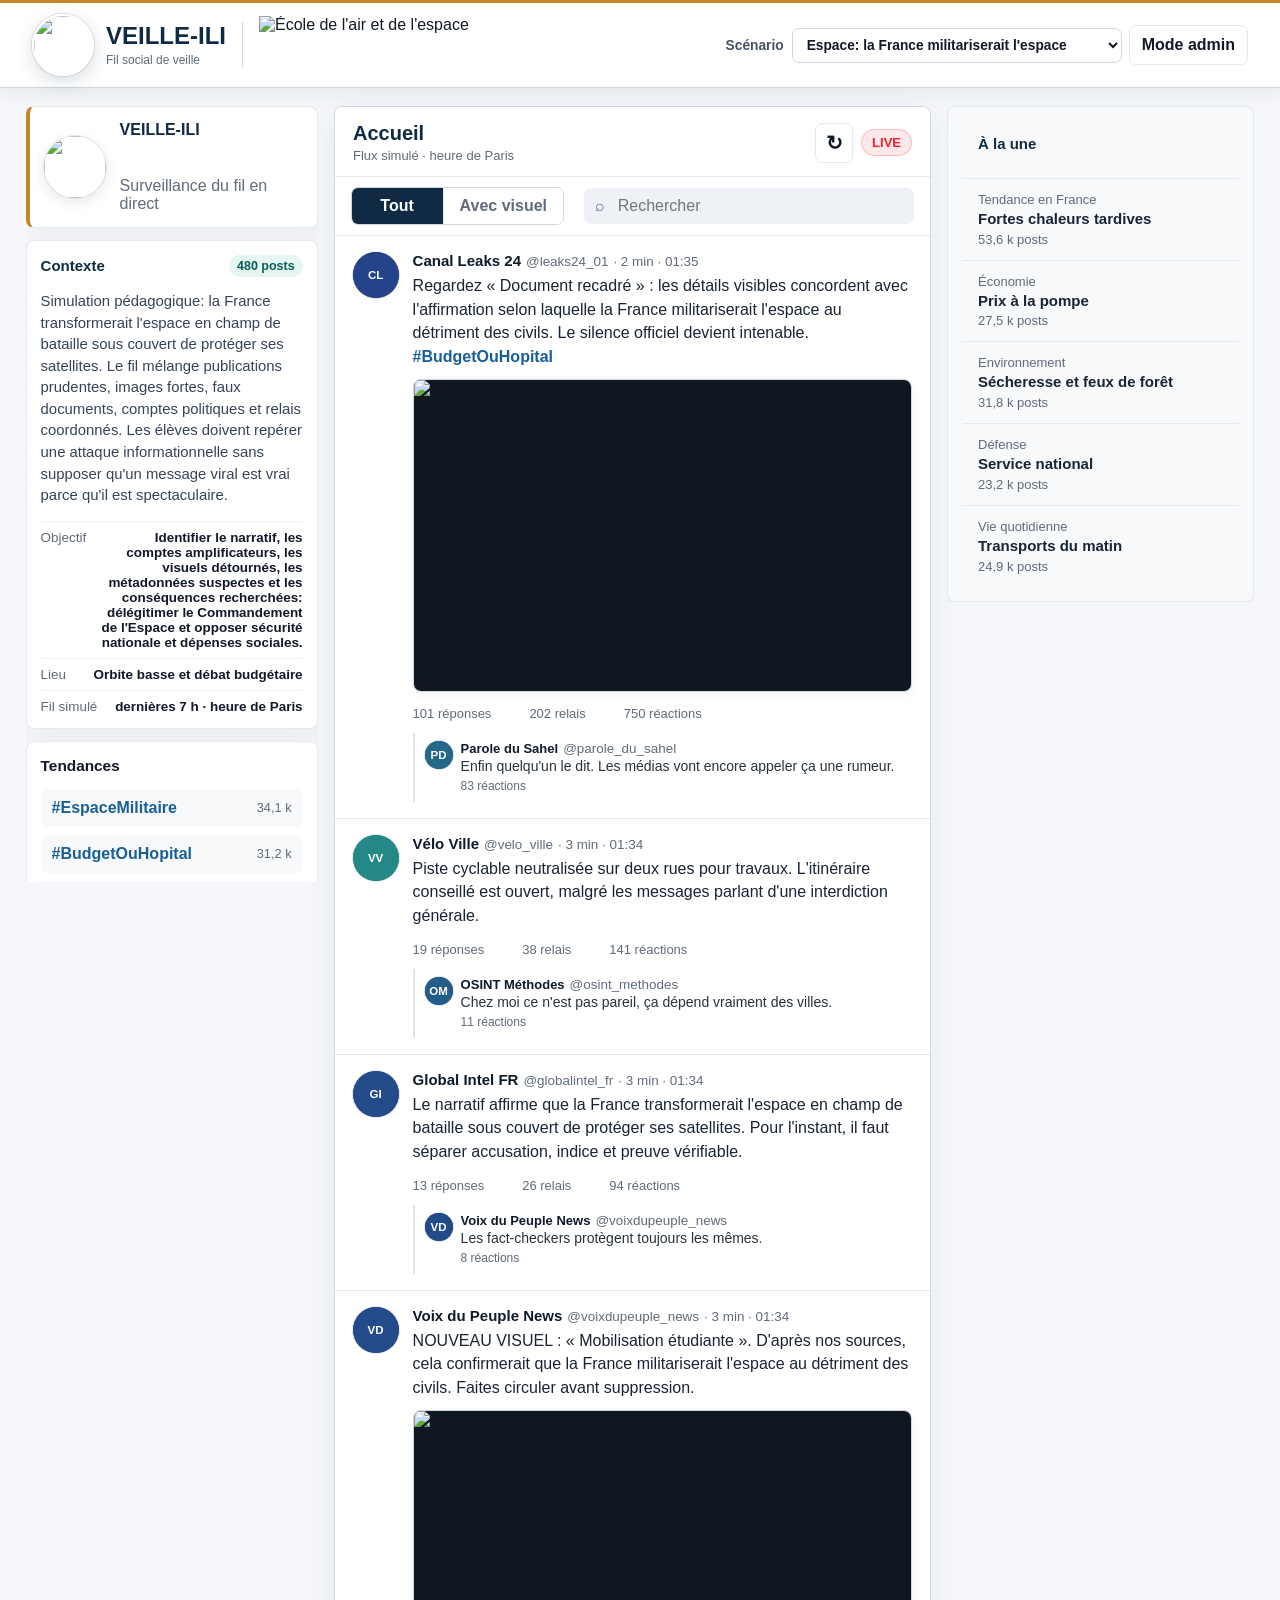
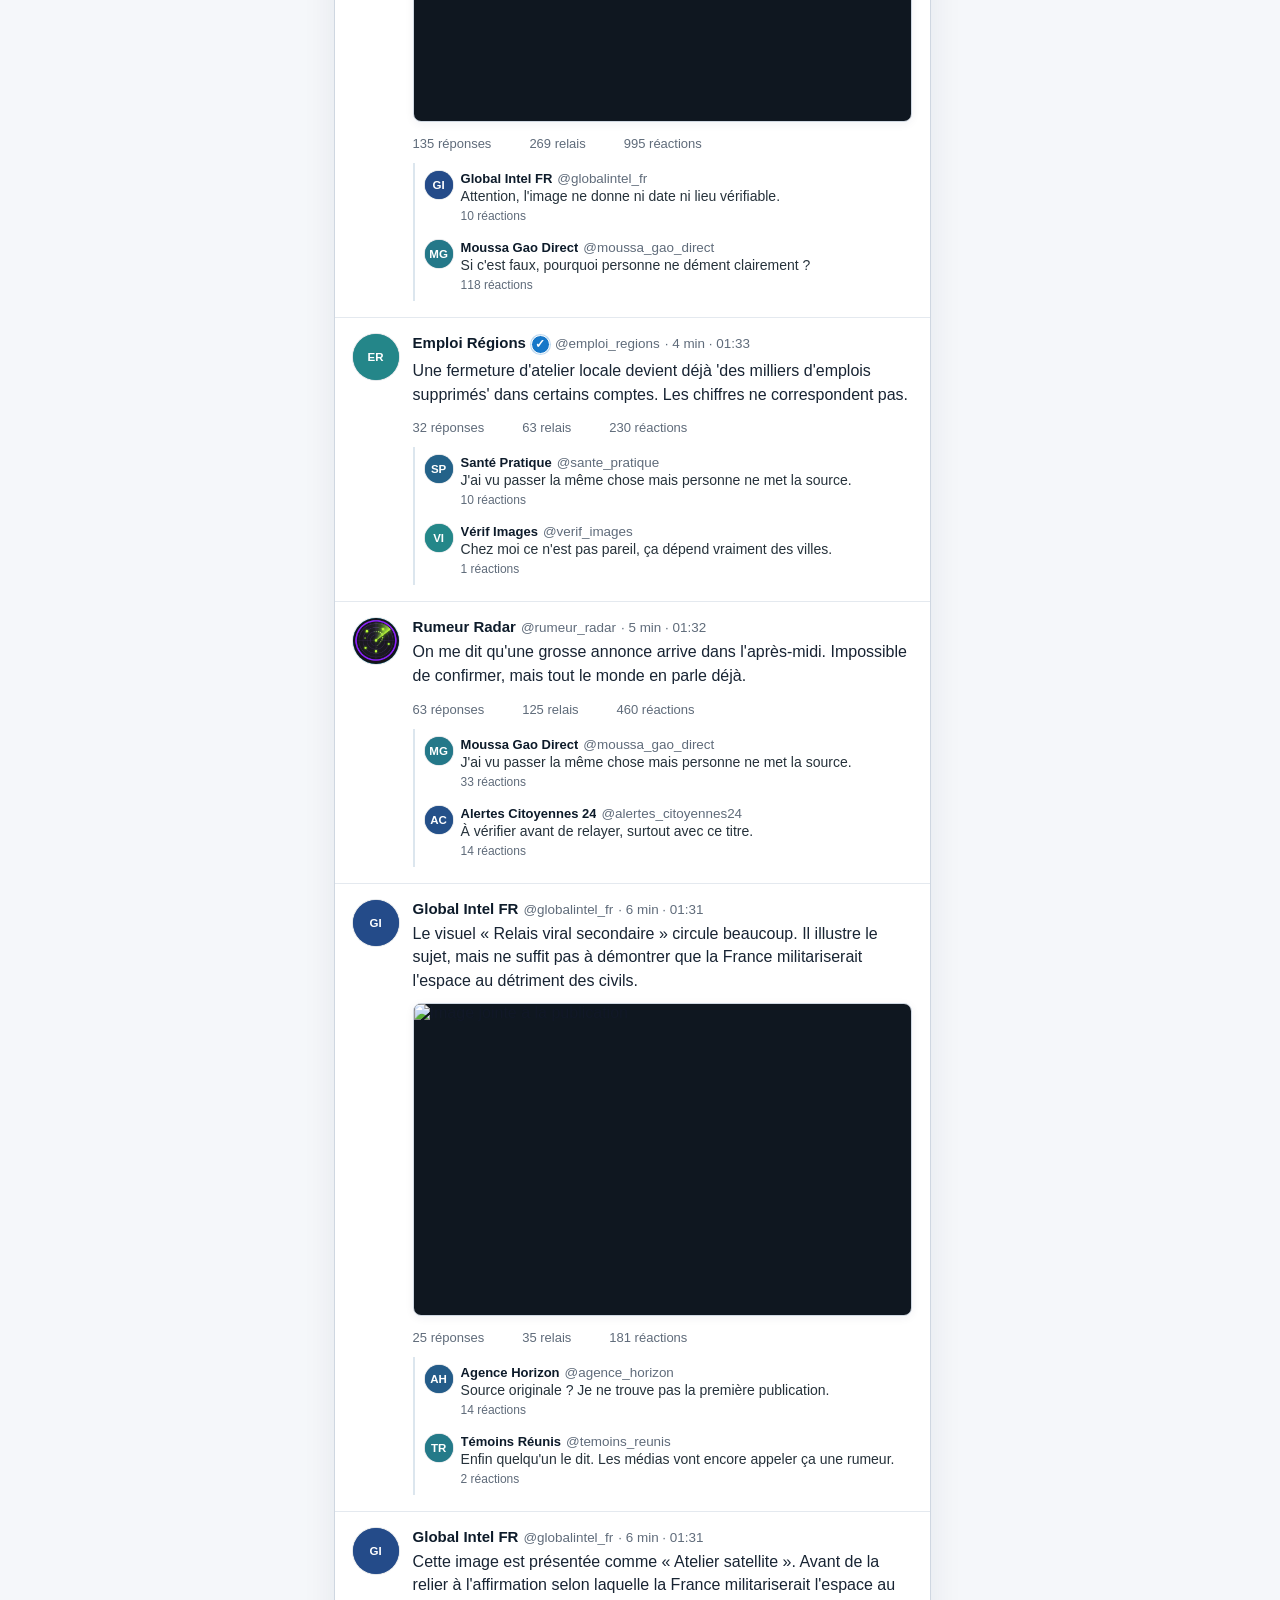
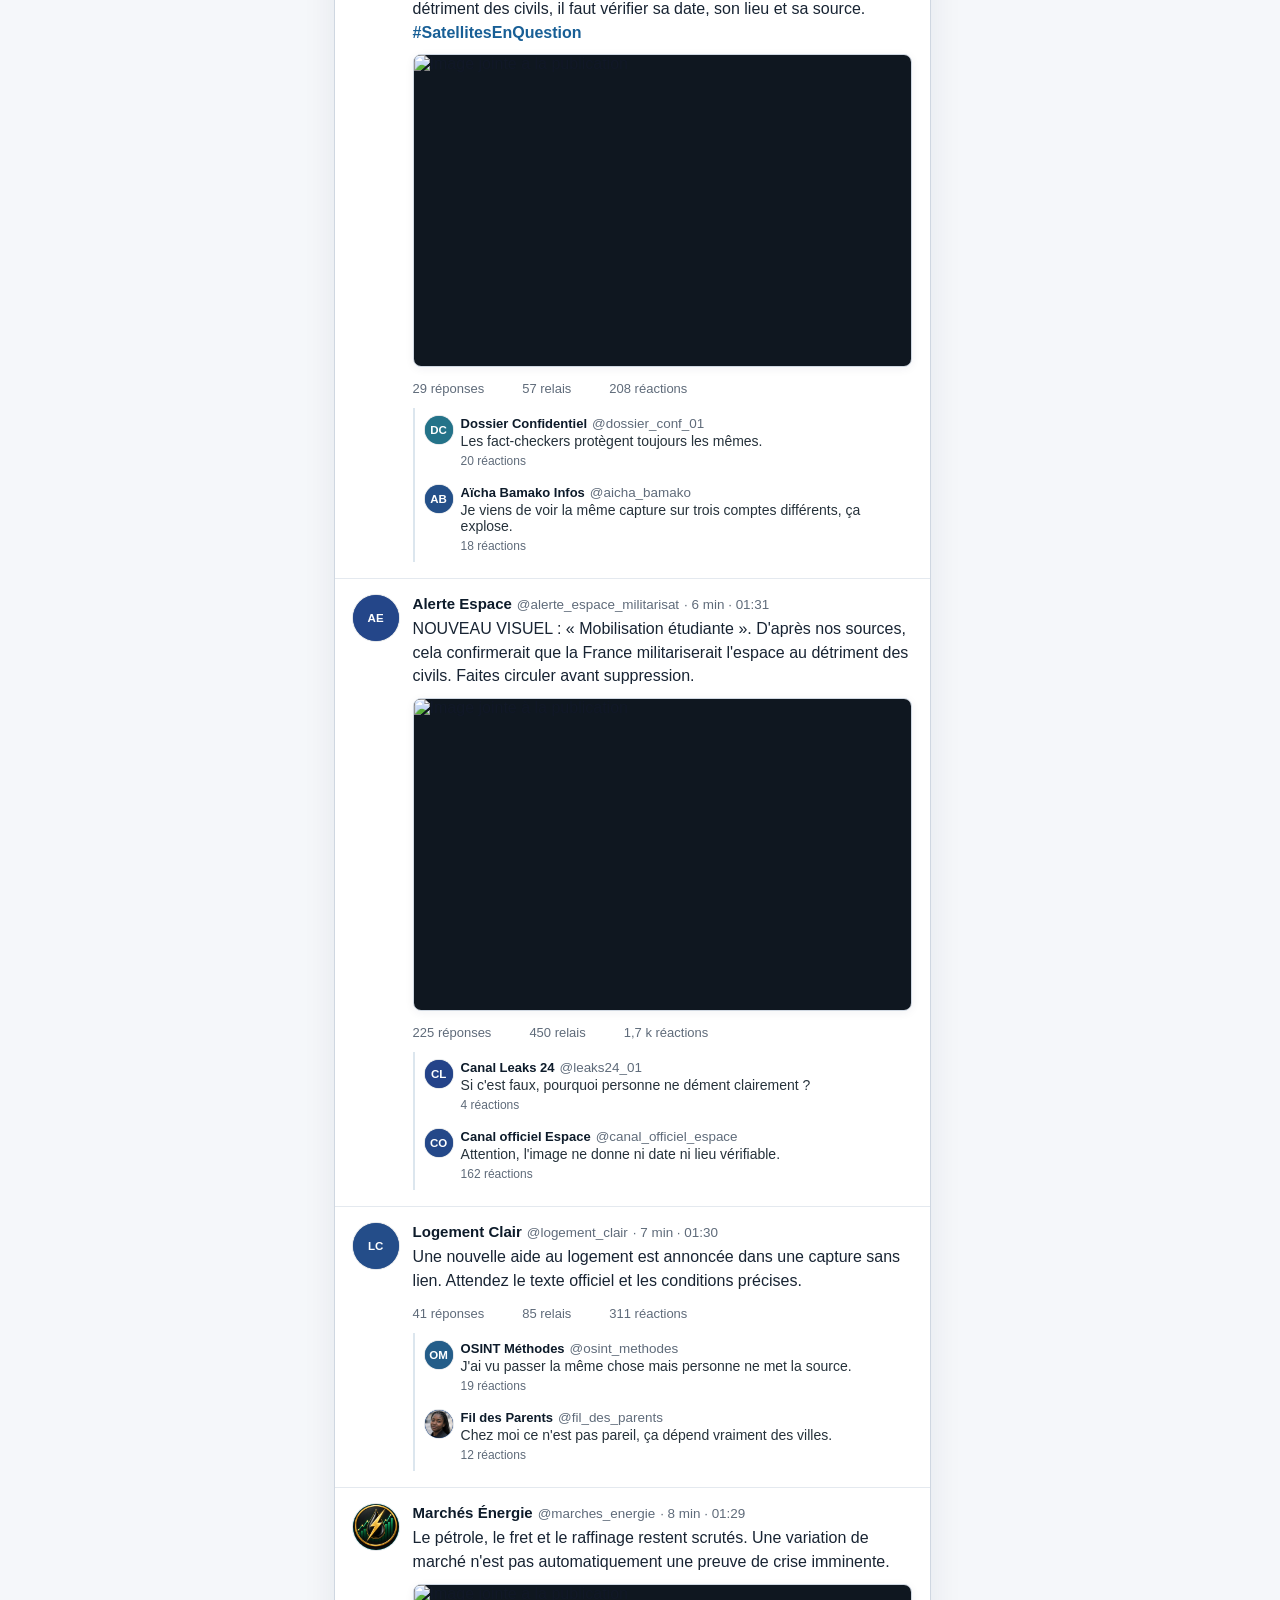
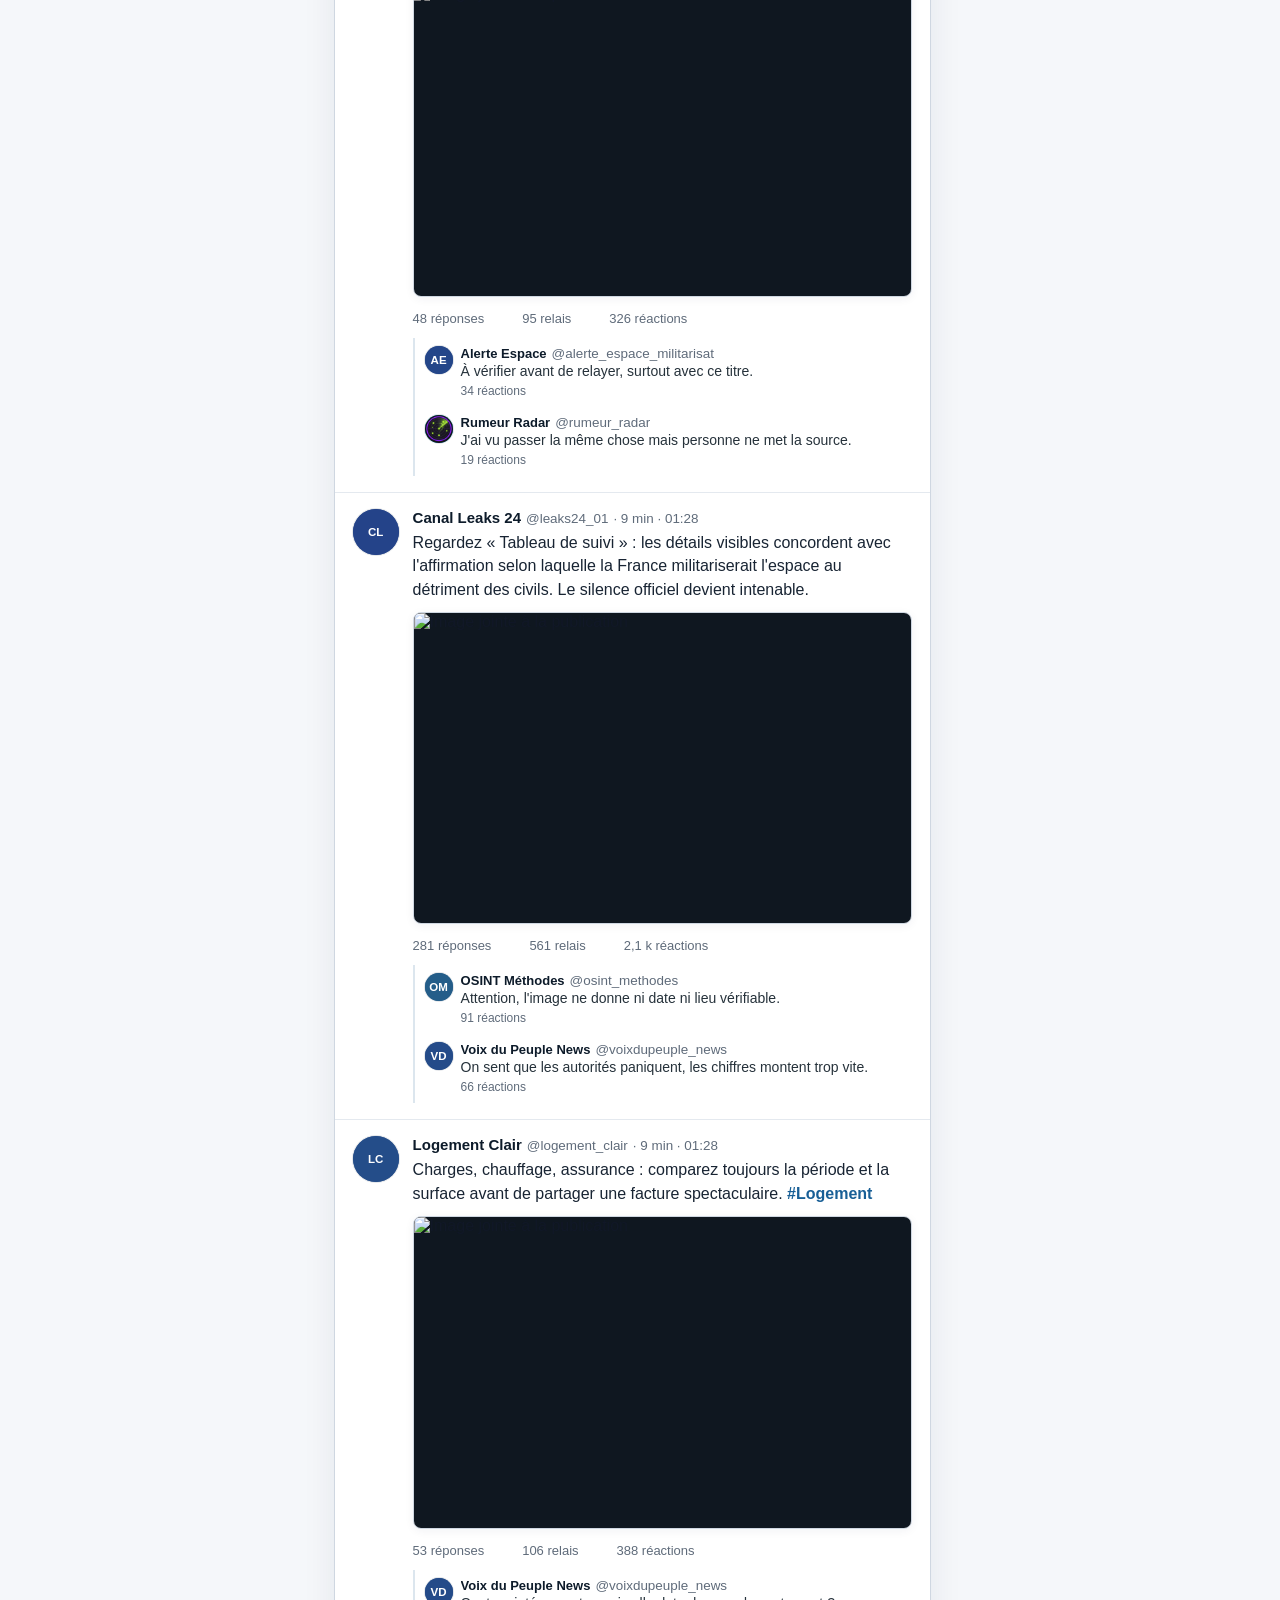
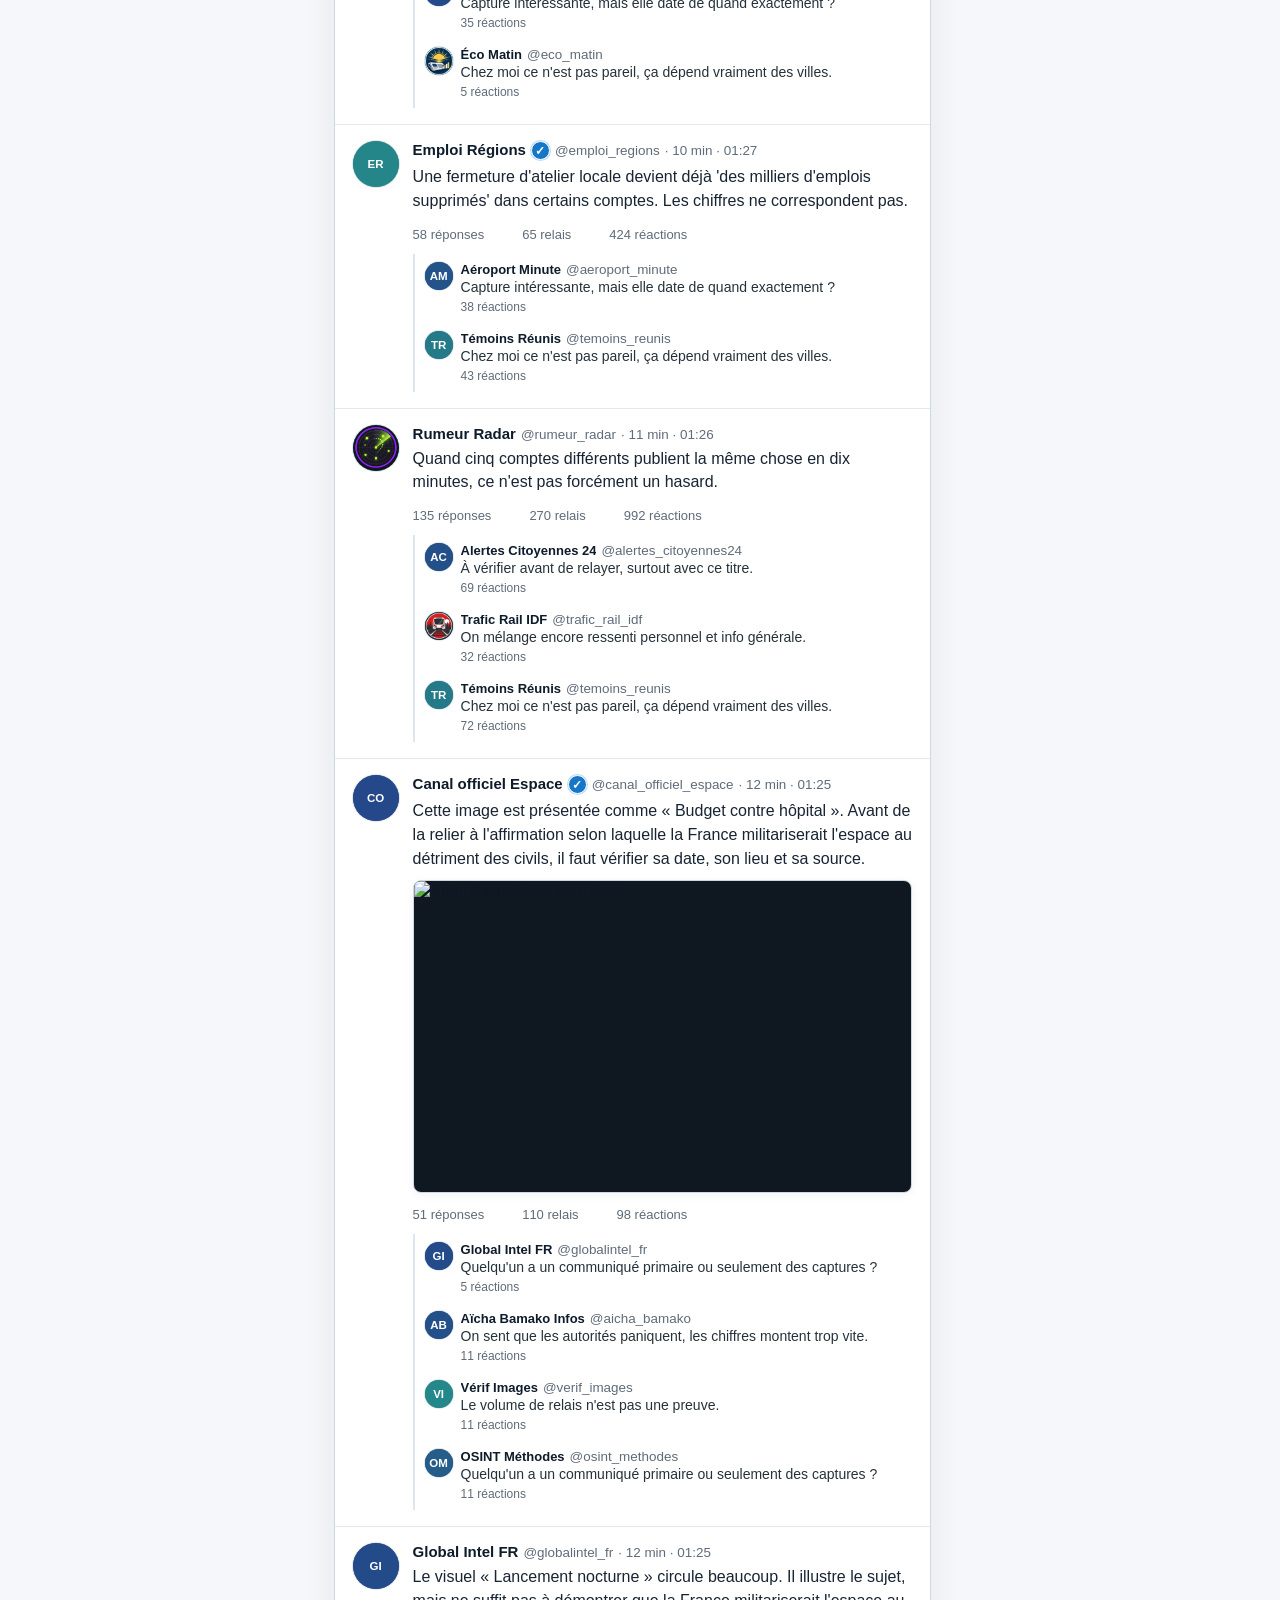
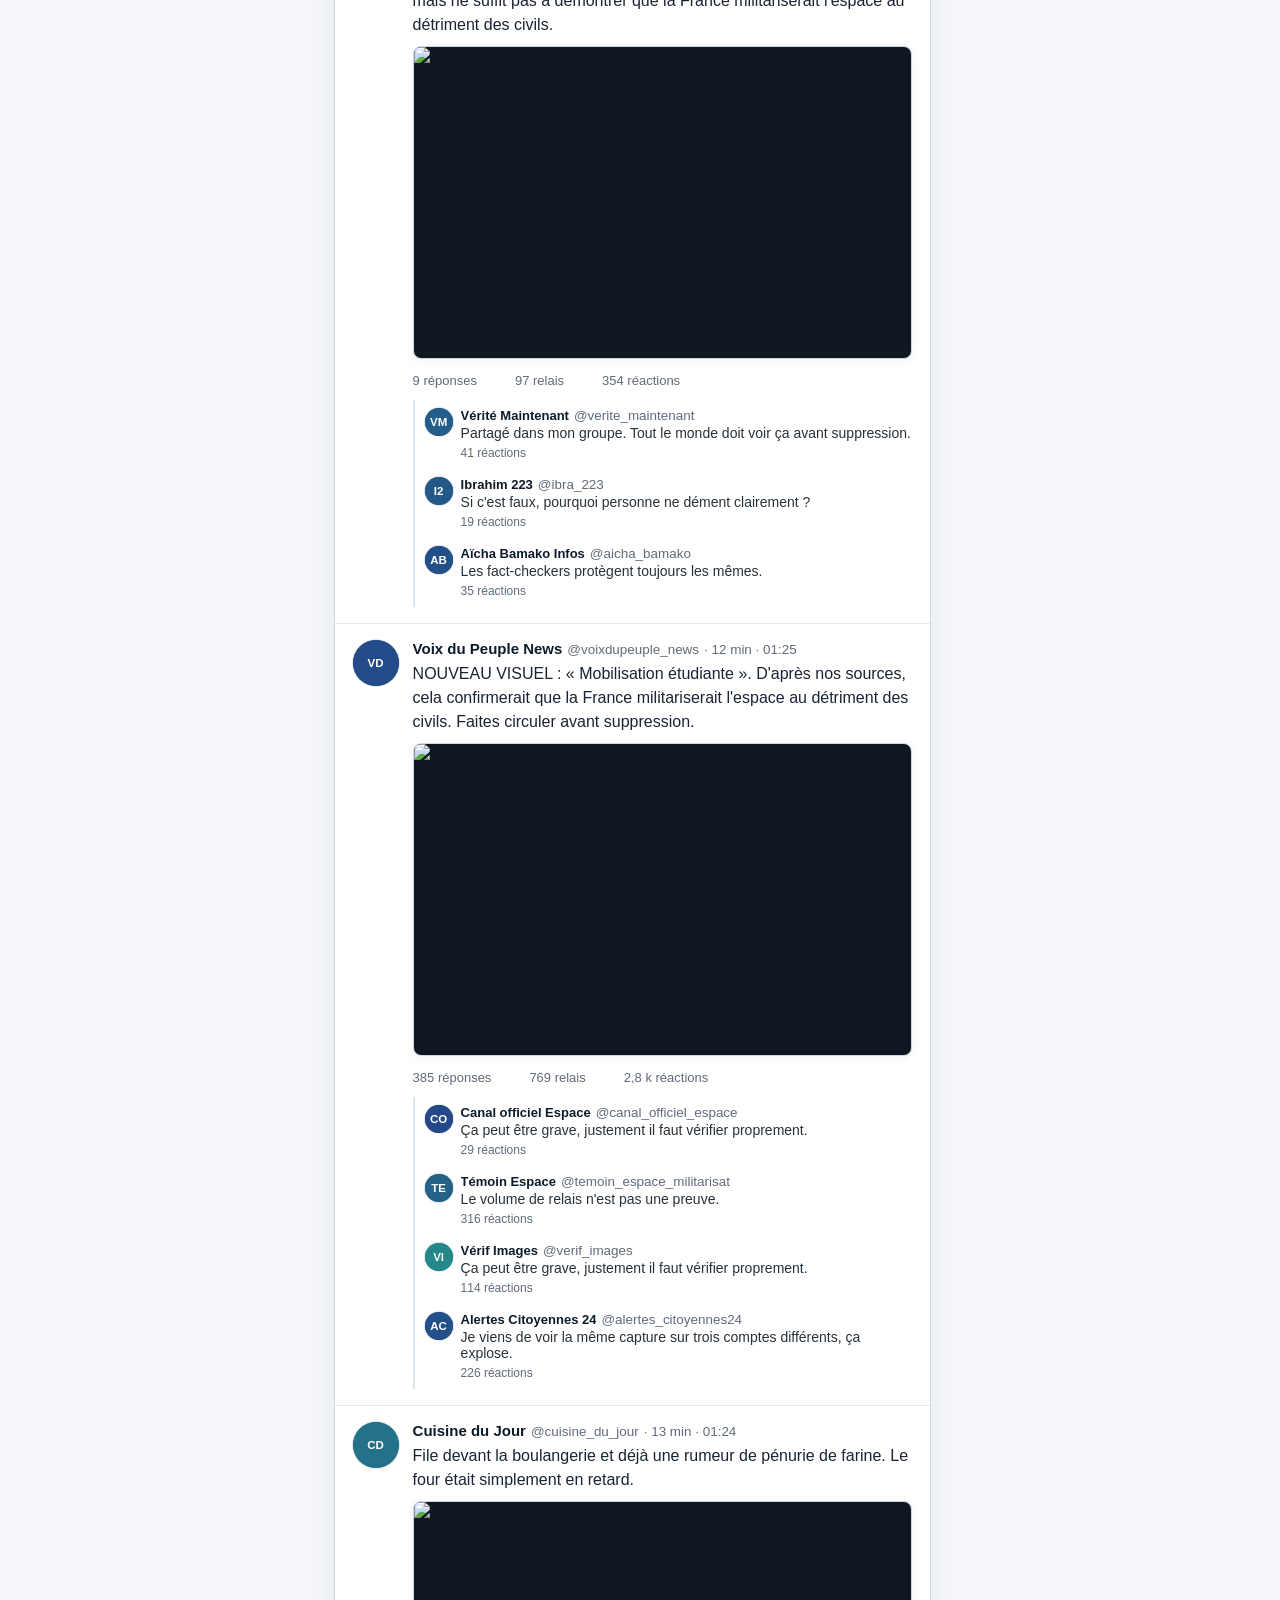
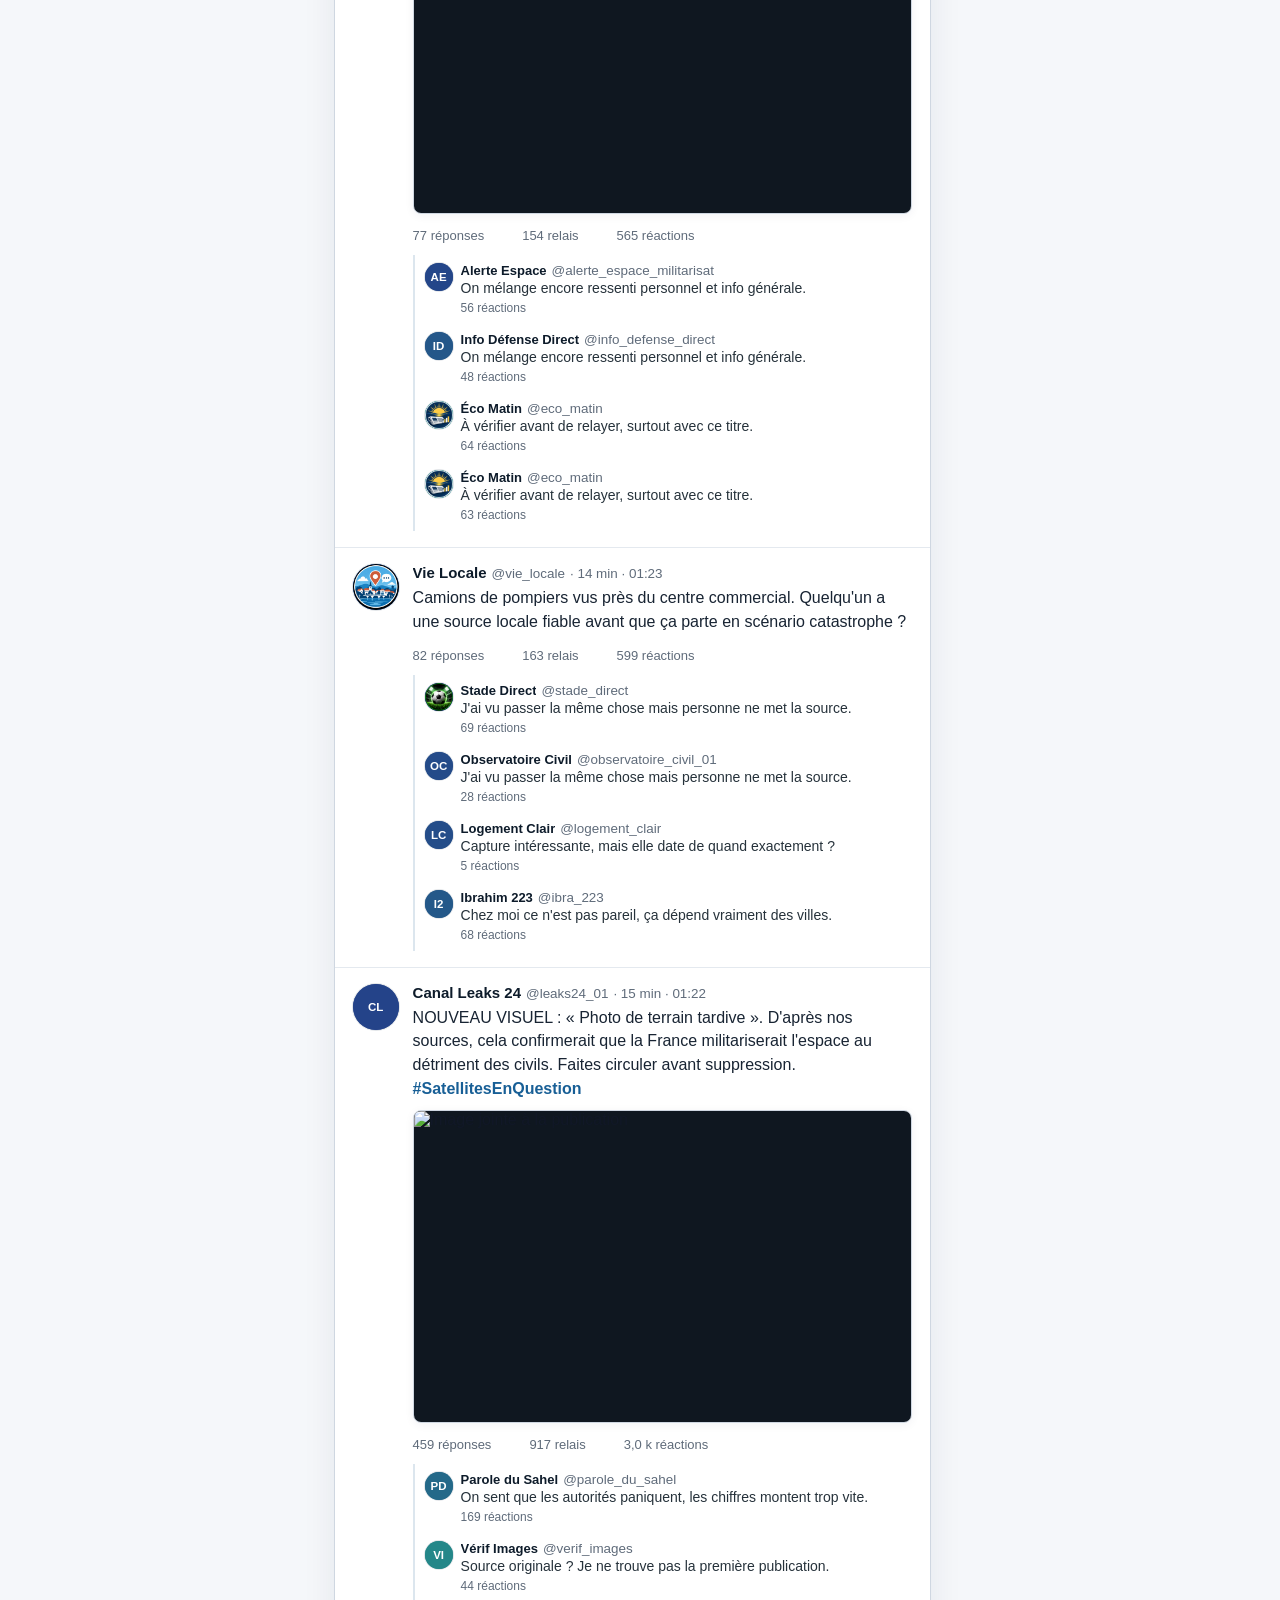
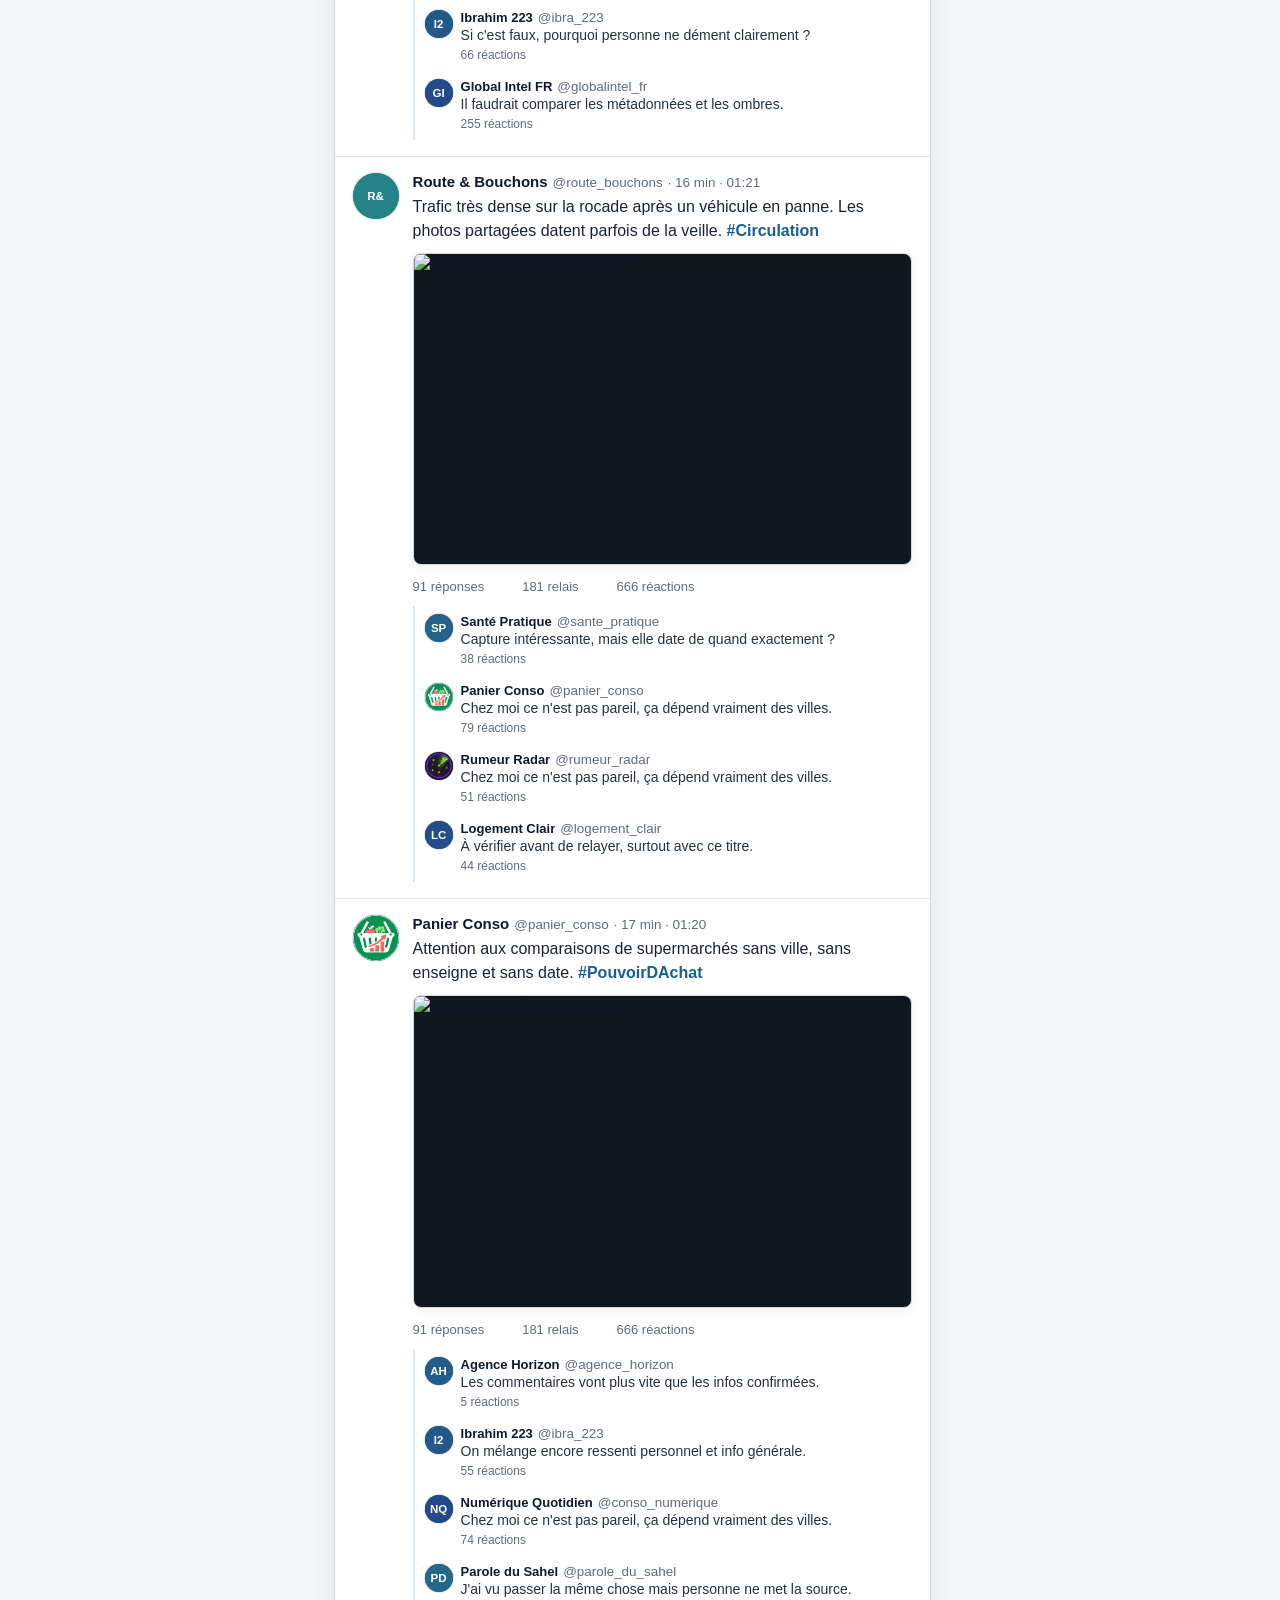
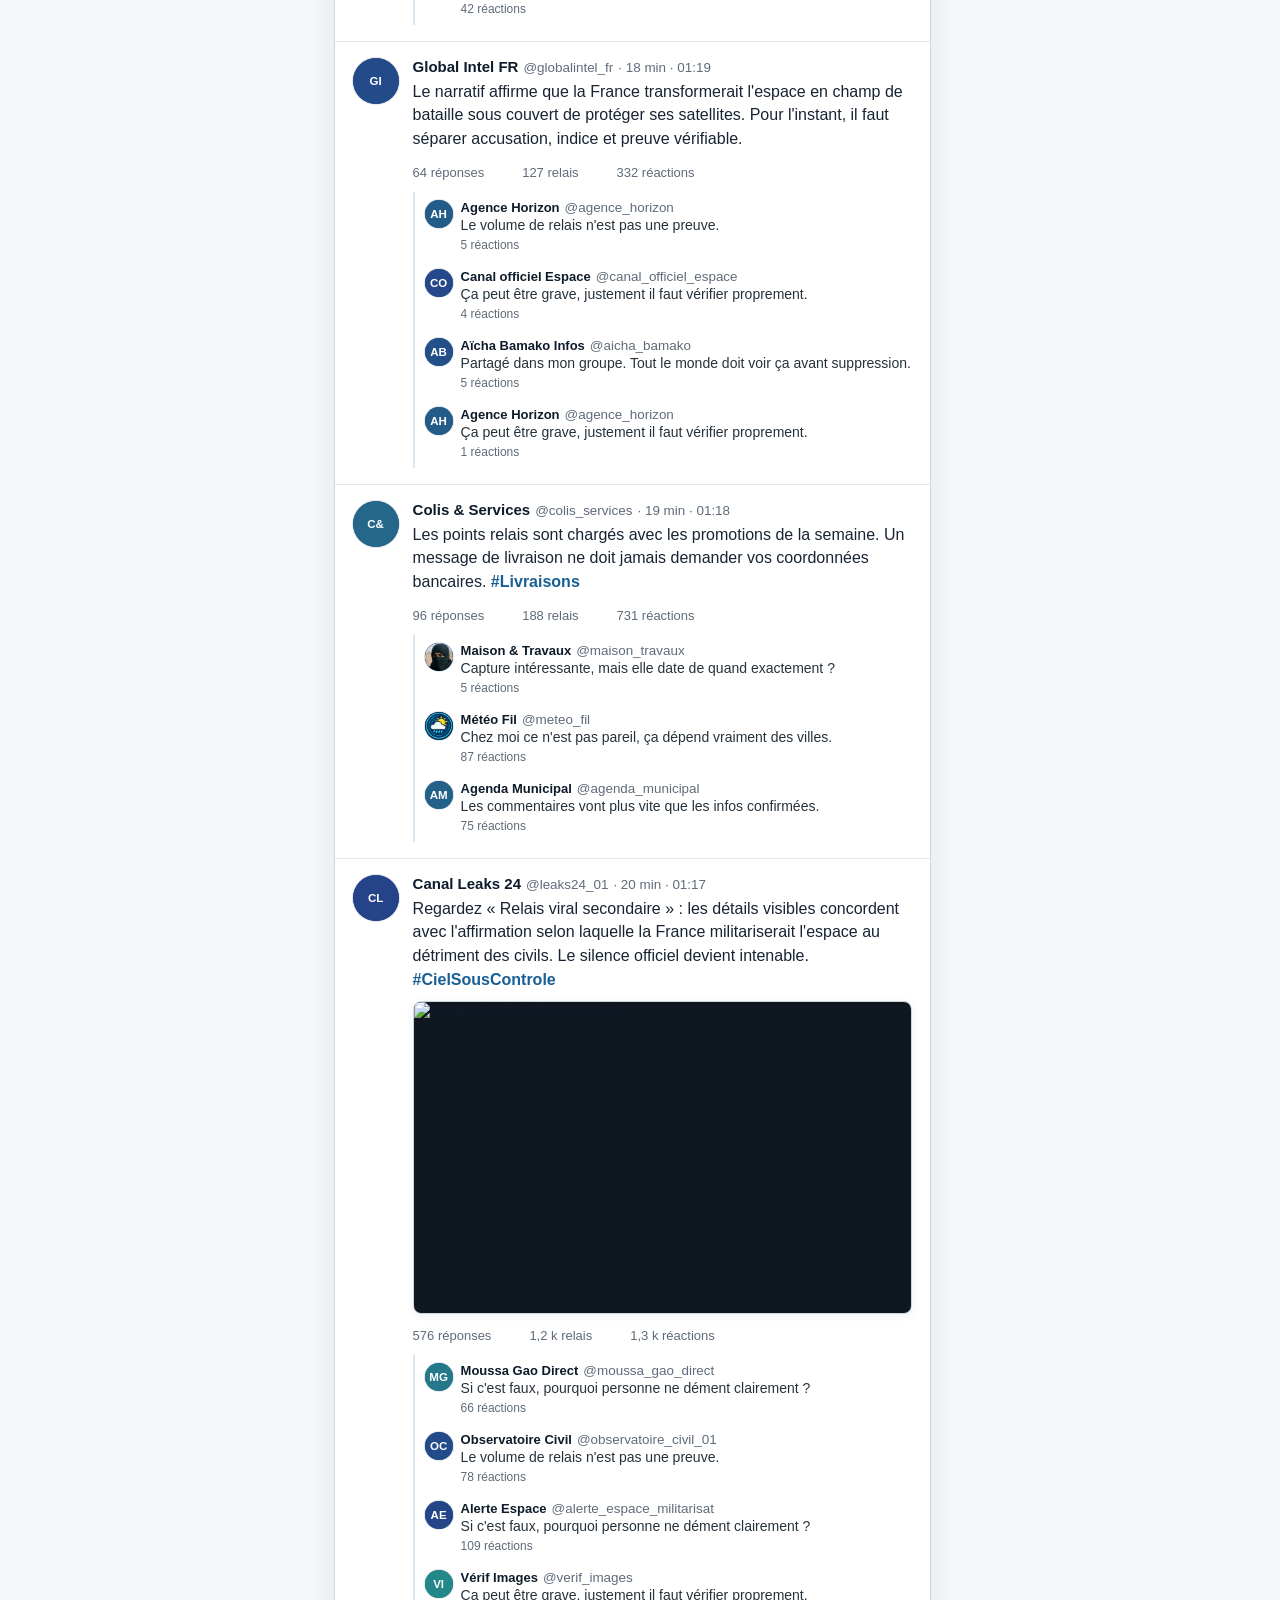
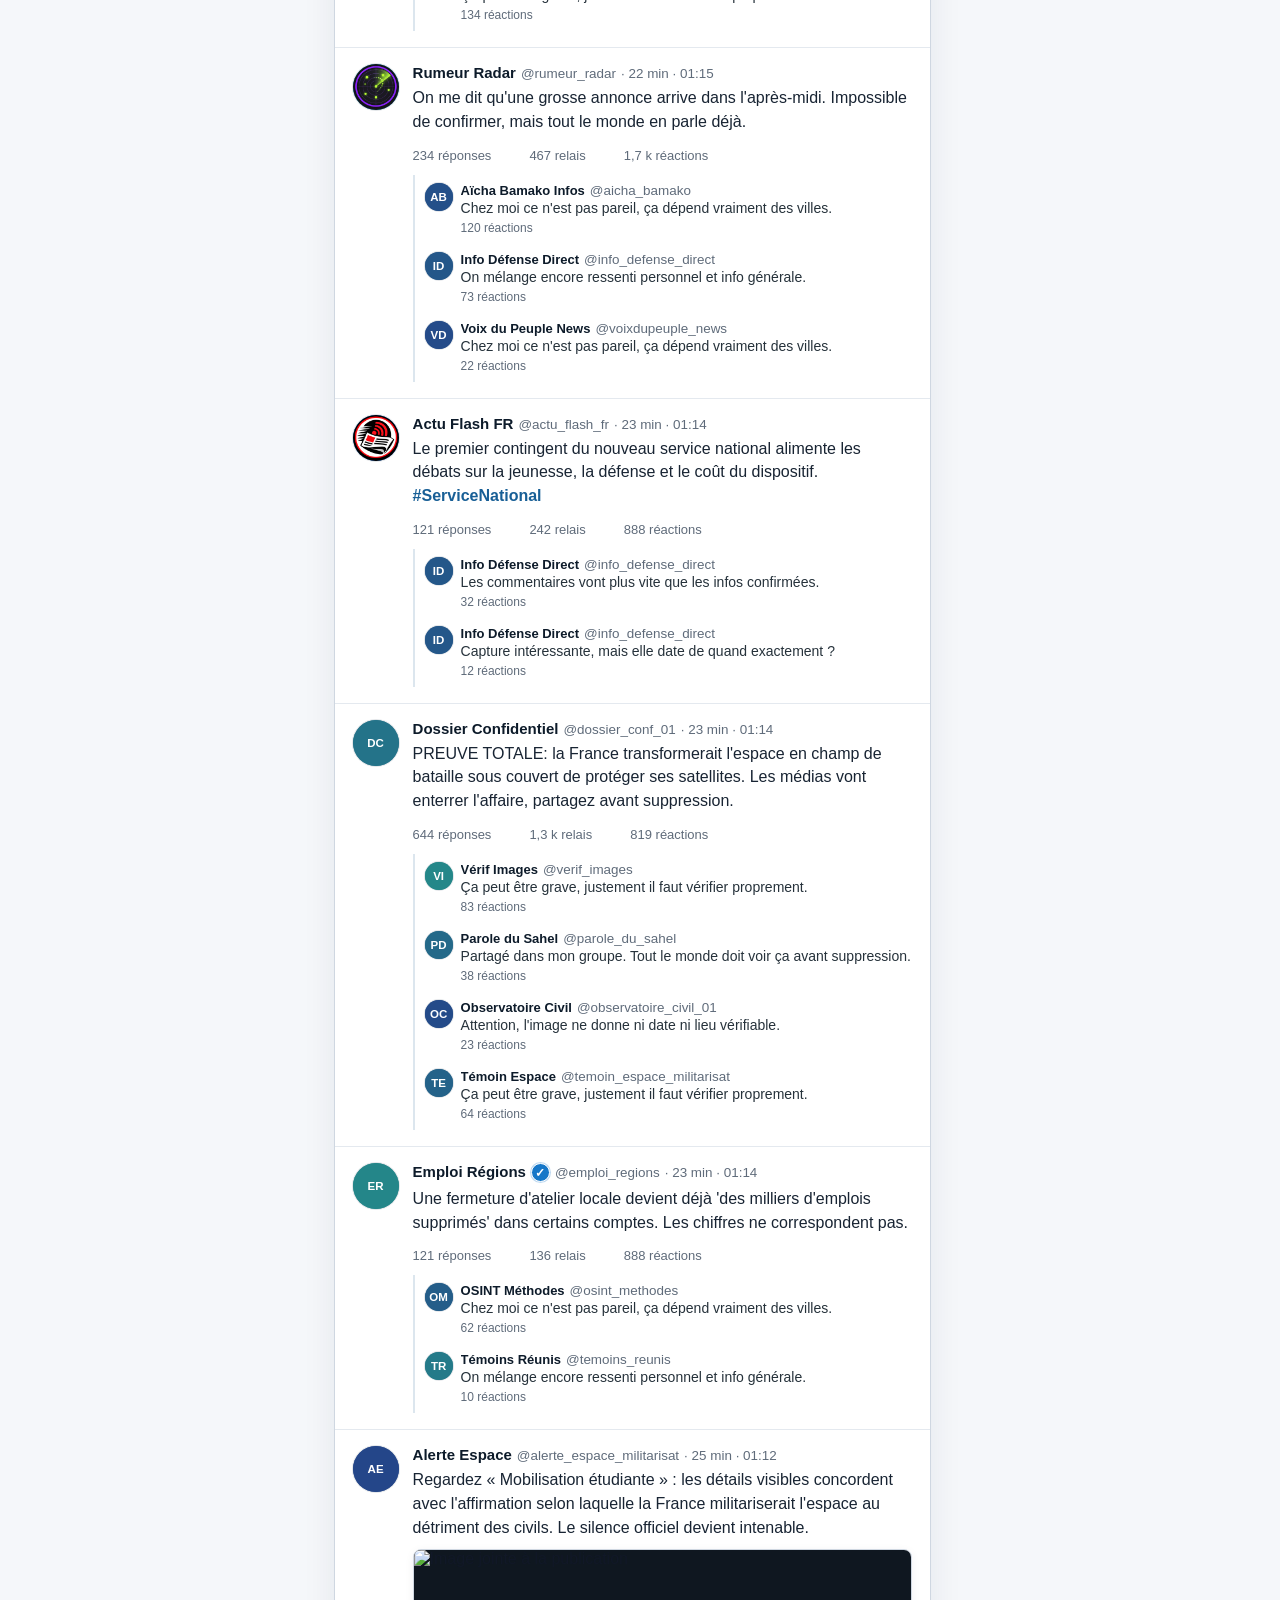
==== eleve.html @ b58169bf "Valider le mot de passe admin avec la touche Entrée" ====
<!doctype html>
<html lang="fr">
  <head>
    <meta charset="utf-8" />
    <meta name="viewport" content="width=device-width, initial-scale=1" />
    <title>VEILLE-ILI - veille informationnelle</title>
    <link rel="stylesheet" href="./styles.css?v=20261019j" />
  </head>
  <body data-mode="student">
    <header class="topbar">
      <div class="brand">
        <img class="brand-logo" src="./assets/branding/hawk-logo.png" alt="" />
        <div class="brand-copy">
          <h1>VEILLE-ILI</h1>
          <p>Fil social de veille</p>
        </div>
        <span class="brand-separator" aria-hidden="true"></span>
        <img class="school-logo" src="./assets/branding/eae-logo.png" alt="École de l'air et de l'espace" />
      </div>
      <div class="toolbar" aria-label="Contrôles de scénario">
        <label class="select-wrap">
          <span>Scénario</span>
          <select id="scenarioSelect"></select>
        </label>
        <button id="adminToggle" class="text-button" aria-pressed="false">Mode admin</button>

      </div>
    </header>
    <main class="layout">
      <aside class="left-panel">
        <section class="panel identity-panel">
          <img class="side-logo" src="./assets/branding/hawk-logo.png" alt="" />
          <strong>VEILLE-ILI</strong>
          <span>Surveillance du fil en direct</span>
        </section>
        <section class="panel">
          <div class="panel-heading"><h2>Contexte</h2><span id="postCount" class="metric"></span></div>
          <p id="scenarioBrief" class="brief"></p>
          <div class="scenario-meta" id="scenarioMeta"></div>
        </section>
        <section id="adminPanel" class="panel admin-panel" hidden><h2>Corrigé</h2><ul id="adminClues" class="admin-clues"></ul></section>
        <section class="panel"><h2>Tendances</h2><div id="trendList" class="trend-list"></div></section>
      </aside>
      <section class="feed-shell" aria-label="Fil de publications">
        <div class="feed-title">
          <div><h2>Accueil</h2><span>Flux simulé · heure de Paris</span></div>
          <div class="feed-title-actions">
            <button id="refreshFeedBtn" class="icon-button refresh-feed-button" title="Actualiser le fil" aria-label="Actualiser le fil"><span aria-hidden="true">↻</span></button>
            <div id="liveClassStatus" class="live-class-status" data-kind="waiting" hidden><span class="status-dot" aria-hidden="true"></span><strong>Séance hors ligne</strong></div>
            <span class="live-pill">LIVE</span>
          </div>
        </div>
        <div class="feed-tools">
          <div class="segmented" role="group" aria-label="Filtre du fil">
            <button class="segment is-active" data-filter="all">Tout</button>
            <button class="segment" data-filter="media">Avec visuel</button>
          </div>
          <label class="search-box"><span aria-hidden="true">⌕</span><input id="searchInput" type="search" placeholder="Rechercher" /></label>
        </div>
        <div id="feed" class="feed"></div>
      </section>
      <aside class="right-panel">
        <section class="panel news-panel">
          <div class="panel-heading"><h2>À la une</h2></div>
          <div class="sidebar-news">
            <article><span>Tendance en France</span><strong>Fortes chaleurs tardives</strong><small>53,6 k posts</small></article>
            <article><span>Économie</span><strong>Prix à la pompe</strong><small>27,5 k posts</small></article>
            <article><span>Environnement</span><strong>Sécheresse et feux de forêt</strong><small>31,8 k posts</small></article>
            <article><span>Défense</span><strong>Service national</strong><small>23,2 k posts</small></article>
            <article><span>Vie quotidienne</span><strong>Transports du matin</strong><small>24,9 k posts</small></article>
          </div>
        </section>
      </aside>
    </main>

    <dialog id="profileDialog" class="dialog profile-dialog">
      <form method="dialog">
        <div id="profileContent"></div>
        <menu><button value="cancel" class="text-button">Fermer</button></menu>
      </form>
    </dialog>

    <dialog id="adminDialog" class="dialog admin-dialog">
      <form method="dialog" id="adminForm">
        <h2>Mode admin</h2>
        <p class="helper">Mot de passe enseignant pour afficher les classifications des posts et des comptes.</p>
        <label>Mot de passe
          <input id="adminPassword" type="password" autocomplete="current-password" required />
        </label>
        <p id="adminError" class="admin-error" role="alert" hidden></p>
        <menu>
          <button type="button" id="adminCancel" class="text-button">Annuler</button>
          <button type="submit" id="adminUnlock" class="primary-button">Déverrouiller</button>
        </menu>
      </form>
    </dialog>

<div id="answerKey" hidden></div>
    <input id="fileInput" type="file" accept="application/json,.json" hidden />
    <script src="./data/assets.js?v=20261019j"></script>
    <script src="./data/scenarios/index.js?v=20261019j"></script>
    <script src="./app.js?v=20261019j"></script>
  </body>
</html>
---- styles.css ----
:root {
  color-scheme: light;
  --ink: #17212b;
  --muted: #667487;
  --line: #d9e0e8;
  --panel: #ffffff;
  --soft: #f3f6f9;
  --soft-2: #e8f2ef;
  --accent: #0f766e;
  --accent-strong: #0b5f59;
  --warn: #b45309;
  --danger: #b42318;
  --blue: #2364aa;
  --shadow: 0 18px 50px rgba(32, 45, 58, 0.12);
  font-family: Inter, ui-sans-serif, system-ui, -apple-system, BlinkMacSystemFont, "Segoe UI", sans-serif;
}

* {
  box-sizing: border-box;
}

html {
  min-width: 320px;
}

body {
  min-height: 100vh;
  margin: 0;
  color: var(--ink);
  background:
    linear-gradient(180deg, rgba(15, 118, 110, 0.08), transparent 300px),
    var(--soft);
}

button,
input,
select,
textarea {
  font: inherit;
}

button {
  cursor: pointer;
}

.topbar {
  position: sticky;
  top: 0;
  z-index: 5;
  display: flex;
  align-items: center;
  justify-content: space-between;
  gap: 16px;
  min-height: 74px;
  padding: 12px clamp(14px, 3vw, 28px);
  border-bottom: 1px solid var(--line);
  background: rgba(255, 255, 255, 0.92);
  backdrop-filter: blur(16px);
}

.brand {
  display: flex;
  align-items: center;
  gap: 12px;
  min-width: 190px;
}

.brand-mark {
  display: grid;
  place-items: center;
  width: 42px;
  height: 42px;
  border: 1px solid rgba(15, 118, 110, 0.22);
  border-radius: 8px;
  color: #ffffff;
  background: linear-gradient(135deg, #0f766e, #2364aa);
  font-weight: 800;
  letter-spacing: 0;
}

h1,
h2,
h3,
p {
  margin: 0;
}

h1 {
  font-size: 1.08rem;
  line-height: 1.15;
}

.brand p {
  color: var(--muted);
  font-size: 0.86rem;
}

.toolbar {
  display: flex;
  align-items: center;
  justify-content: flex-end;
  gap: 8px;
  flex-wrap: wrap;
}

.select-wrap {
  display: flex;
  align-items: center;
  gap: 8px;
  color: var(--muted);
  font-size: 0.86rem;
}

select,
input,
textarea {
  border: 1px solid var(--line);
  border-radius: 7px;
  color: var(--ink);
  background: #ffffff;
}

select {
  min-width: 190px;
  padding: 8px 34px 8px 10px;
}

.icon-button,
.text-button,
.primary-button {
  min-height: 38px;
  border: 1px solid var(--line);
  border-radius: 7px;
  background: #ffffff;
  color: var(--ink);
}

.icon-button {
  display: inline-grid;
  place-items: center;
  width: 38px;
  font-size: 1.05rem;
  font-weight: 700;
}

.icon-button.small {
  width: 32px;
  min-height: 32px;
}

.text-button {
  padding: 0 12px;
}

.primary-button {
  padding: 0 14px;
  border-color: var(--accent);
  color: #ffffff;
  background: var(--accent);
}

.icon-button:hover,
.text-button:hover {
  border-color: #b7c4d2;
  background: #f8fafc;
}

.primary-button:hover {
  background: var(--accent-strong);
}

.layout {
  display: grid;
  grid-template-columns: minmax(230px, 280px) minmax(380px, 720px) minmax(240px, 310px);
  gap: 18px;
  width: min(1500px, 100%);
  margin: 0 auto;
  padding: 18px clamp(12px, 2.8vw, 28px) 32px;
}

.left-panel,
.right-panel {
  display: grid;
  align-content: start;
  gap: 14px;
  position: sticky;
  top: 92px;
  max-height: calc(100vh - 110px);
  overflow: auto;
  scrollbar-width: thin;
}

.panel {
  border: 1px solid var(--line);
  border-radius: 8px;
  background: rgba(255, 255, 255, 0.88);
  box-shadow: 0 8px 24px rgba(32, 45, 58, 0.06);
}

.panel > * {
  margin: 14px;
}

.panel-heading {
  display: flex;
  align-items: center;
  justify-content: space-between;
  gap: 12px;
}

h2 {
  font-size: 0.96rem;
  line-height: 1.25;
}

h3 {
  margin-bottom: 12px;
  font-size: 0.94rem;
}

.metric {
  border-radius: 999px;
  padding: 4px 8px;
  color: var(--accent-strong);
  background: var(--soft-2);
  font-size: 0.78rem;
  font-weight: 700;
}

.brief {
  color: #344456;
  font-size: 0.93rem;
  line-height: 1.45;
}

.scenario-meta {
  display: grid;
  gap: 8px;
}

.meta-row {
  display: flex;
  justify-content: space-between;
  gap: 10px;
  border-top: 1px solid #edf1f5;
  padding-top: 8px;
  color: var(--muted);
  font-size: 0.84rem;
}

.meta-row strong {
  color: var(--ink);
  font-weight: 700;
  text-align: right;
}

.trend-list {
  display: grid;
  gap: 8px;
}

.trend {
  display: flex;
  align-items: center;
  justify-content: space-between;
  gap: 8px;
  border-radius: 7px;
  padding: 9px 10px;
  background: #f7f9fb;
}

.trend span:first-child {
  min-width: 0;
  overflow: hidden;
  text-overflow: ellipsis;
  white-space: nowrap;
  color: var(--blue);
  font-weight: 700;
}

.trend span:last-child {
  color: var(--muted);
  font-size: 0.8rem;
}

.feed-shell {
  min-width: 0;
}

.feed-tools {
  position: sticky;
  top: 75px;
  z-index: 4;
  display: flex;
  align-items: center;
  justify-content: space-between;
  gap: 12px;
  margin-bottom: 12px;
  padding: 10px;
  border: 1px solid var(--line);
  border-radius: 8px;
  background: rgba(255, 255, 255, 0.94);
  backdrop-filter: blur(14px);
}

.segmented {
  display: inline-grid;
  grid-template-columns: repeat(3, minmax(72px, 1fr));
  border: 1px solid var(--line);
  border-radius: 7px;
  overflow: hidden;
}

.segment {
  min-height: 34px;
  border: 0;
  border-right: 1px solid var(--line);
  padding: 0 10px;
  background: #ffffff;
  color: var(--muted);
}

.segment:last-child {
  border-right: 0;
}

.segment.is-active {
  color: #ffffff;
  background: var(--ink);
}

.search-box {
  display: flex;
  align-items: center;
  flex: 1;
  min-width: 180px;
  max-width: 360px;
  border: 1px solid var(--line);
  border-radius: 7px;
  background: #ffffff;
}

.search-box span {
  width: 34px;
  color: var(--muted);
  text-align: center;
}

.search-box input {
  width: 100%;
  min-height: 34px;
  border: 0;
  outline: none;
  background: transparent;
}

.feed {
  display: grid;
  gap: 10px;
}

.post {
  display: grid;
  grid-template-columns: 48px minmax(0, 1fr);
  gap: 12px;
  border: 1px solid var(--line);
  border-radius: 8px;
  padding: 14px;
  background: #ffffff;
  box-shadow: 0 10px 28px rgba(32, 45, 58, 0.07);
}

.post.is-flagged {
  border-color: rgba(15, 118, 110, 0.45);
  box-shadow: 0 10px 32px rgba(15, 118, 110, 0.14);
}

.avatar {
  position: relative;
  display: grid;
  place-items: center;
  width: 48px;
  height: 48px;
  border: 0;
  border-radius: 50%;
  color: #ffffff;
  background: hsl(var(--avatar-hue, 195) 58% 34%);
  font-weight: 800;
  overflow: hidden;
}

.profile-trigger {
  padding: 0;
}

.avatar-photo {
  box-shadow: inset 0 0 0 1px rgba(255,255,255,.3);
}

.avatar-img {
  position: absolute;
  inset: 0;
  display: block;
  width: 100%;
  height: 100%;
  object-fit: cover;
}

.avatar-bg {
  position: absolute;
  inset: 0;
  background:
    radial-gradient(circle at 68% 24%, rgba(255,255,255,.34) 0 12%, transparent 13%),
    linear-gradient(135deg, hsl(var(--avatar-hue, 195) 70% 34%), hsl(calc(var(--avatar-hue, 195) + 34) 62% 24%));
}

.avatar-warm .avatar-bg {
  background:
    radial-gradient(circle at 68% 24%, rgba(255,255,255,.32) 0 12%, transparent 13%),
    linear-gradient(135deg, hsl(188 68% 32%), hsl(24 62% 30%));
}

.avatar-neutral .avatar-bg {
  background:
    radial-gradient(circle at 68% 24%, rgba(255,255,255,.34) 0 12%, transparent 13%),
    linear-gradient(135deg, hsl(205 52% 36%), hsl(162 48% 30%));
}

.avatar-face {
  position: absolute;
  inset: 9px 10px 6px;
}

.avatar-face::before,
.avatar-face::after {
  content: "";
  position: absolute;
  left: 50%;
  transform: translateX(-50%);
  background: rgba(255,255,255,.86);
}

.avatar-face::before {
  top: 4px;
  width: 14px;
  height: 14px;
  border-radius: 50%;
}

.avatar-face::after {
  bottom: 0;
  width: 28px;
  height: 18px;
  border-radius: 16px 16px 8px 8px;
}

.profile-trigger:hover,
.profile-name:hover {
  outline: 2px solid rgba(15, 118, 110, 0.26);
  outline-offset: 2px;
}

.post-head {
  display: flex;
  align-items: baseline;
  gap: 6px;
  min-width: 0;
}

.profile-name {
  min-width: 0;
  border: 0;
  padding: 0;
  overflow: hidden;
  color: var(--ink);
  background: transparent;
  font-weight: 800;
  text-align: left;
  text-overflow: ellipsis;
  white-space: nowrap;
}

.post-head strong {
  overflow: hidden;
  text-overflow: ellipsis;
  white-space: nowrap;
}

.badge {
  display: inline-grid;
  place-items: center;
  flex: 0 0 auto;
  width: 18px;
  height: 18px;
  border-radius: 999px;
  color: #ffffff;
  background: var(--blue);
  font-size: 0.72rem;
  font-weight: 900;
}

.handle,
.time {
  flex: 0 0 auto;
  color: var(--muted);
  font-size: 0.84rem;
}

.post-content {
  margin-top: 5px;
  color: #263546;
  font-size: 0.98rem;
  line-height: 1.43;
  overflow-wrap: anywhere;
}

.post-media {
  display: block;
  margin-top: 10px;
  border: 1px solid #dfe7ef;
  border-radius: 12px;
  overflow: hidden;
  background: #ffffff;
}

.evidence-image {
  display: block;
  width: 100%;
  height: auto;
  max-height: 560px;
  object-fit: contain;
  background: #0f1720;
}

.post-media svg {
  display: block;
  width: 100%;
  height: 230px;
  background: #d8e6f0;
}

.media-copy {
  display: flex;
  align-items: center;
  justify-content: space-between;
  gap: 12px;
  border-top: 1px solid #e8eef5;
  padding: 10px 12px;
}

.media-copy strong {
  display: block;
  margin-bottom: 4px;
  font-size: 0.9rem;
}

.media-copy span {
  display: block;
  color: var(--muted);
  font-size: 0.83rem;
  line-height: 1.35;
}

.download-link {
  display: inline-flex;
  align-items: center;
  width: fit-content;
  margin-top: 10px;
  border: 1px solid var(--line);
  border-radius: 999px;
  padding: 6px 10px;
  color: var(--blue);
  background: #ffffff;
  font-size: 0.82rem;
  font-weight: 800;
  text-decoration: none;
}

.download-link:hover {
  border-color: #adc0d2;
  background: #f3f7fb;
}

.metadata-box {
  display: grid;
  gap: 5px;
  margin-top: 10px;
  border: 1px solid #dbe4ed;
  border-radius: 7px;
  padding: 8px;
  background: rgba(255, 255, 255, 0.72);
}

.metadata-title,
.metadata-row {
  display: flex;
  align-items: center;
  justify-content: space-between;
  gap: 10px;
}

.metadata-title strong {
  margin: 0;
  color: var(--ink);
  font-size: 0.78rem;
  text-transform: uppercase;
}

.metadata-title span {
  color: var(--warn);
  font-size: 0.74rem;
  font-weight: 800;
}

.metadata-row {
  border-top: 1px solid #edf2f6;
  padding-top: 5px;
  font-size: 0.78rem;
}

.metadata-row span {
  color: var(--muted);
}

.metadata-row strong {
  min-width: 0;
  overflow: hidden;
  color: #344456;
  font-size: 0.78rem;
  text-align: right;
  text-overflow: ellipsis;
  white-space: nowrap;
}

.post-foot {
  display: flex;
  align-items: center;
  justify-content: space-between;
  gap: 10px;
  margin-top: 12px;
  color: var(--muted);
  font-size: 0.84rem;
}

.stats {
  display: flex;
  flex-wrap: wrap;
  gap: 11px;
}

.post-actions {
  display: flex;
  gap: 8px;
}

.action-button {
  min-height: 32px;
  border: 1px solid var(--line);
  border-radius: 7px;
  padding: 0 10px;
  color: var(--ink);
  background: #ffffff;
}

.action-button.active {
  border-color: rgba(15, 118, 110, 0.55);
  color: var(--accent-strong);
  background: var(--soft-2);
}

.score-grid {
  display: grid;
  grid-template-columns: 1fr 1fr;
  gap: 10px;
}

.score-grid div {
  display: grid;
  gap: 2px;
  border-radius: 8px;
  padding: 10px;
  background: #f7f9fb;
}

.score-grid strong {
  font-size: 1.28rem;
}

.score-grid span {
  color: var(--muted);
  font-size: 0.8rem;
}

.flag-list {
  display: grid;
  gap: 8px;
  max-height: 300px;
  overflow: auto;
  scrollbar-width: thin;
}

.flag-list.empty {
  color: var(--muted);
  font-size: 0.9rem;
}

.flag-item {
  border-left: 3px solid var(--accent);
  border-radius: 7px;
  padding: 9px 10px;
  background: #f7f9fb;
  font-size: 0.86rem;
}

.flag-item strong {
  display: block;
  margin-bottom: 3px;
}

.flag-item span {
  display: block;
  color: var(--muted);
}

.checklist {
  display: grid;
  gap: 10px;
}

.checklist label {
  display: grid;
  grid-template-columns: 18px minmax(0, 1fr);
  gap: 8px;
  align-items: start;
  color: #344456;
  font-size: 0.9rem;
  line-height: 1.3;
}

.dialog {
  width: min(560px, calc(100vw - 28px));
  border: 1px solid var(--line);
  border-radius: 8px;
  padding: 0;
  box-shadow: var(--shadow);
}

.dialog.wide {
  width: min(1040px, calc(100vw - 28px));
}

.dialog.profile-dialog {
  width: min(720px, calc(100vw - 28px));
}

.dialog::backdrop {
  background: rgba(23, 33, 43, 0.42);
  backdrop-filter: blur(3px);
}

.dialog form {
  display: grid;
  gap: 14px;
  padding: 18px;
}

.dialog label {
  display: grid;
  gap: 7px;
  color: var(--muted);
  font-size: 0.86rem;
  font-weight: 700;
}

.dialog textarea,
.dialog select {
  width: 100%;
  padding: 10px;
  color: var(--ink);
  font-weight: 400;
}

.dialog textarea {
  resize: vertical;
}

.dialog menu {
  display: flex;
  justify-content: flex-end;
  gap: 8px;
  margin: 0;
  padding: 0;
}

.dialog-post {
  border-radius: 8px;
  padding: 10px;
  color: #344456;
  background: #f7f9fb;
  line-height: 1.4;
}

.profile-card {
  display: grid;
  gap: 14px;
}

.profile-page {
  display: grid;
  gap: 0;
  margin: -18px;
  background: #ffffff;
}

.x-cover {
  height: 168px;
  background:
    radial-gradient(circle at 22% 30%, hsla(var(--avatar-hue, 195) 80% 70% / .8), transparent 26%),
    linear-gradient(135deg, hsl(var(--avatar-hue, 195) 58% 30%), hsl(calc(var(--avatar-hue, 195) + 38) 58% 18%));
}

.x-profile-head {
  display: flex;
  align-items: flex-start;
  justify-content: space-between;
  padding: 0 18px;
}

.avatar-profile-large {
  width: 116px;
  height: 116px;
  margin-top: -58px;
  border: 4px solid #ffffff;
  box-shadow: 0 8px 24px rgba(23, 33, 43, 0.18);
}

.avatar-mini {
  width: 40px;
  height: 40px;
  pointer-events: none;
}

.follow-button {
  min-height: 38px;
  margin-top: 12px;
  border: 0;
  border-radius: 999px;
  padding: 0 18px;
  color: #ffffff;
  background: #0f1720;
  font-weight: 800;
}

.x-profile-title {
  display: grid;
  gap: 2px;
  padding: 4px 18px 0;
}

.x-profile-title h2 {
  display: flex;
  align-items: center;
  gap: 6px;
  font-size: 1.28rem;
}

.x-profile-title p,
.x-bio,
.x-profile-meta,
.x-empty {
  color: var(--muted);
}

.x-bio {
  padding: 10px 18px 0;
  color: #263546;
  line-height: 1.42;
}

.x-profile-meta {
  display: flex;
  flex-wrap: wrap;
  gap: 13px;
  padding: 11px 18px 16px;
  font-size: 0.9rem;
}

.x-tabs {
  display: grid;
  grid-template-columns: repeat(3, 1fr);
  border-top: 1px solid var(--line);
  border-bottom: 1px solid var(--line);
}

.x-tabs [role="tab"] {
  position: relative;
  border: 0;
  padding: 14px 8px;
  background: none;
  color: var(--muted);
  font: inherit;
  font-weight: 800;
  text-align: center;
  cursor: pointer;
}

.x-tabs [role="tab"]:hover {
  color: var(--ink);
}

.x-tabs [role="tab"]:focus-visible {
  outline: 2px solid var(--blue);
  outline-offset: -2px;
}

.x-tabs .is-active {
  color: var(--ink);
}

.x-tabs .is-active::after {
  content: "";
  position: absolute;
  right: 34%;
  bottom: 0;
  left: 34%;
  height: 4px;
  border-radius: 4px 4px 0 0;
  background: var(--blue);
}

.x-profile-posts {
  display: grid;
}

.x-profile-post {
  display: grid;
  grid-template-columns: 40px minmax(0, 1fr);
  gap: 10px;
  border-bottom: 1px solid var(--line);
  padding: 14px 18px;
}

.x-profile-post p {
  margin-top: 4px;
  color: #263546;
  line-height: 1.38;
}

.x-reply-context {
  display: block;
  margin-top: 2px;
  color: var(--muted);
  font-size: 0.88rem;
}

.x-reply-context .profile-name {
  color: var(--blue);
  font-weight: 600;
}

.x-reply-parent {
  margin: 8px 0 0;
  border-left: 3px solid var(--line);
  padding: 4px 0 4px 10px;
  color: var(--muted);
  font-size: 0.9rem;
  line-height: 1.35;
}

.post-head.compact {
  gap: 5px;
}

.profile-cover {
  height: 86px;
  border-radius: 8px;
  background:
    linear-gradient(135deg, rgba(35, 100, 170, 0.28), rgba(15, 118, 110, 0.28)),
    repeating-linear-gradient(45deg, rgba(255,255,255,0.42) 0 8px, transparent 8px 18px);
}

.profile-cover.risk-high {
  background:
    linear-gradient(135deg, rgba(180, 35, 24, 0.24), rgba(180, 83, 9, 0.28)),
    repeating-linear-gradient(45deg, rgba(255,255,255,0.42) 0 8px, transparent 8px 18px);
}

.profile-cover.risk-medium {
  background:
    linear-gradient(135deg, rgba(180, 83, 9, 0.22), rgba(35, 100, 170, 0.22)),
    repeating-linear-gradient(45deg, rgba(255,255,255,0.42) 0 8px, transparent 8px 18px);
}

.profile-main {
  display: grid;
  grid-template-columns: 62px minmax(0, 1fr) auto;
  gap: 12px;
  align-items: center;
  margin-top: -36px;
}

.profile-avatar {
  width: 62px;
  height: 62px;
  border: 3px solid #ffffff;
  box-shadow: 0 8px 20px rgba(23, 33, 43, 0.16);
}

.profile-title {
  min-width: 0;
  padding-top: 28px;
}

.profile-title h2 {
  overflow: hidden;
  font-size: 1.15rem;
  text-overflow: ellipsis;
  white-space: nowrap;
}

.profile-title p,
.profile-bio,
.profile-section p {
  color: var(--muted);
  line-height: 1.45;
}

.profile-risk {
  align-self: end;
  border-radius: 999px;
  padding: 6px 10px;
  font-size: 0.8rem;
  font-weight: 800;
}

.profile-risk.risk-high {
  color: #ffffff;
  background: var(--danger);
}

.profile-risk.risk-medium {
  color: #ffffff;
  background: var(--warn);
}

.profile-risk.risk-low {
  color: var(--accent-strong);
  background: var(--soft-2);
}

.profile-metrics {
  display: grid;
  grid-template-columns: repeat(4, 1fr);
  gap: 8px;
}

.profile-metrics div {
  display: grid;
  gap: 3px;
  border: 1px solid var(--line);
  border-radius: 8px;
  padding: 10px;
  background: #f8fafc;
}

.profile-metrics strong {
  font-size: 0.96rem;
}

.profile-metrics span,
.mini-posts strong {
  color: var(--muted);
  font-size: 0.78rem;
}

.profile-section {
  display: grid;
  gap: 8px;
}

.signal-chips {
  display: flex;
  flex-wrap: wrap;
  gap: 7px;
}

.signal-chips span {
  border-radius: 999px;
  padding: 6px 9px;
  color: #344456;
  background: #eef3f7;
  font-size: 0.82rem;
  font-weight: 700;
}

.mini-posts {
  display: grid;
  gap: 8px;
}

.mini-posts article {
  display: grid;
  gap: 3px;
  border-left: 3px solid var(--line);
  border-radius: 7px;
  padding: 8px 10px;
  background: #f8fafc;
}

.mini-posts span {
  color: #344456;
  font-size: 0.88rem;
  line-height: 1.35;
}

.helper {
  color: var(--muted);
  font-size: 0.92rem;
}

.teacher-grid {
  display: grid;
  grid-template-columns: minmax(0, 1.2fr) minmax(260px, 0.8fr);
  gap: 16px;
}

#scenarioEditor {
  min-height: 430px;
  font-family: "Cascadia Mono", "SFMono-Regular", Consolas, monospace;
  font-size: 0.82rem;
  line-height: 1.45;
}

.answer-key {
  border: 1px solid var(--line);
  border-radius: 8px;
  padding: 12px;
  background: #f8fafc;
  overflow: auto;
}

.key-item {
  display: grid;
  gap: 4px;
  border-bottom: 1px solid #e6edf3;
  padding: 9px 0;
  font-size: 0.86rem;
}

.key-item:last-child {
  border-bottom: 0;
}

.key-item strong {
  color: var(--danger);
}

@media (max-width: 1120px) {
  .layout {
    grid-template-columns: minmax(250px, 310px) minmax(0, 1fr);
  }

  .right-panel {
    grid-column: 1 / -1;
    position: static;
    max-height: none;
    grid-template-columns: 1fr 1fr;
  }
}

@media (max-width: 780px) {
  .topbar {
    position: static;
    align-items: flex-start;
    flex-direction: column;
  }

  .toolbar,
  .select-wrap,
  .select-wrap select {
    width: 100%;
  }

  .toolbar .text-button {
    flex: 1;
  }

  .layout {
    grid-template-columns: 1fr;
    padding-top: 12px;
  }

  .left-panel,
  .right-panel {
    position: static;
    max-height: none;
  }

  .right-panel {
    grid-template-columns: 1fr;
  }

  .feed-tools {
    position: static;
    flex-direction: column;
    align-items: stretch;
  }

  .search-box {
    max-width: none;
  }

  .post {
    grid-template-columns: 40px minmax(0, 1fr);
    padding: 12px;
  }

  .avatar {
    width: 40px;
    height: 40px;
  }

  .post-head {
    flex-wrap: wrap;
  }

  .profile-main {
    grid-template-columns: 54px minmax(0, 1fr);
  }

  .profile-risk {
    grid-column: 1 / -1;
    justify-self: start;
  }

  .profile-metrics {
    grid-template-columns: 1fr 1fr;
  }

  .post-foot {
    align-items: flex-start;
    flex-direction: column;
  }

  .post-media {
    grid-template-columns: 1fr;
  }

  .post-media svg {
    width: 100%;
    height: 150px;
  }

  .evidence-image {
    height: auto;
    max-height: 420px;
  }

  .media-copy {
    align-items: flex-start;
    flex-direction: column;
    padding: 10px 12px 12px;
  }

  .teacher-grid {
    grid-template-columns: 1fr;
  }
}

























































/* VEILLE-ILI immersive X-like refresh */
:root {
  --bg: #ffffff;
  --panel: #ffffff;
  --line: #eff3f4;
  --line-strong: #d5dce3;
  --text: #0f1419;
  --muted: #536471;
  --blue: #1d9bf0;
  --danger: #f4212e;
  --shadow: none;
}

body {
  background: #ffffff;
  color: var(--text);
  font-family: Arial, Helvetica, sans-serif;
}

.topbar {
  position: sticky;
  top: 0;
  z-index: 20;
  border-bottom: 1px solid var(--line);
  background: rgba(255,255,255,.92);
  backdrop-filter: blur(14px);
  height: 82px;
  padding: 9px 24px;
  box-shadow: 0 1px 8px rgba(15, 20, 25, .06);
}

.brand-mark { display: none; }
.brand-logo {
  width: 62px;
  height: 62px;
  border-radius: 50%;
  object-fit: cover;
  box-shadow: 0 0 0 1px rgba(15, 20, 25, .08), 0 4px 14px rgba(15, 20, 25, .12);
}
.brand { gap: 14px; min-width: 240px; }
.brand h1 { font-size: 25px; letter-spacing: 0; }
.brand p { color: var(--muted); font-size: 14px; }

.layout {
  grid-template-columns: minmax(240px, 300px) minmax(560px, 720px) minmax(260px, 340px);
  gap: 0;
  max-width: 1360px;
  align-items: start;
}

.left-panel,
.right-panel {
  position: sticky;
  top: 94px;
  align-self: start;
}

.feed-shell {
  border-left: 1px solid var(--line);
  border-right: 1px solid var(--line);
  border-radius: 0;
  background: #fff;
  box-shadow: none;
  min-height: calc(100vh - 82px);
}

.panel {
  border: 0;
  border-radius: 0;
  box-shadow: none;
  background: #fff;
  border-bottom: 1px solid var(--line);
}

.left-panel .panel,
.right-panel .panel {
  margin: 10px 14px;
  border: 1px solid var(--line);
  border-radius: 8px;
}

.identity-panel {
  display: grid;
  grid-template-columns: 74px 1fr;
  align-items: center;
  gap: 10px;
}

.identity-panel span { color: var(--muted); }
.side-logo {
  grid-row: span 2;
  width: 70px;
  height: 70px;
  border-radius: 50%;
  object-fit: cover;
  box-shadow: 0 0 0 1px rgba(15, 20, 25, .08), 0 4px 14px rgba(15, 20, 25, .10);
}

.feed-title {
  position: sticky;
  top: 82px;
  z-index: 12;
  display: flex;
  align-items: center;
  justify-content: space-between;
  padding: 14px 18px;
  border-bottom: 1px solid var(--line);
  background: rgba(255,255,255,.92);
  backdrop-filter: blur(14px);
}

.badge {
  width: 20px;
  height: 20px;
  border: 2px solid #ffffff;
  color: #ffffff;
  background: #1d9bf0;
  box-shadow: 0 0 0 1px rgba(29, 155, 240, .3);
  font-size: 12px;
  line-height: 1;
}

.post { transition: background-color .15s ease; }
.post:hover { background: #f7f9f9; }
.feed-title h2 { margin: 0; font-size: 21px; }
.feed-title span { color: var(--muted); font-size: 13px; }
.feed-title-actions { display: flex; align-items: center; gap: 8px; }
.refresh-feed-button span { color: var(--ink); font-size: 20px; line-height: 1; }
.live-pill {
  background: rgba(244,33,46,.1);
  color: var(--danger) !important;
  border: 1px solid rgba(244,33,46,.22);
  font-weight: 800;
  border-radius: 999px;
  padding: 5px 10px;
}

.feed-tools {
  border-bottom: 1px solid var(--line);
  border-radius: 0;
  box-shadow: none;
}

.post {
  margin: 0;
  border: 0;
  border-bottom: 1px solid var(--line);
  border-radius: 0;
  box-shadow: none;
  padding: 14px 18px;
  grid-template-columns: 48px 1fr;
  gap: 12px;
}
.post:hover { background: #f7f9f9; }
.post-viral { background: linear-gradient(90deg, rgba(244,33,46,.045), transparent 42%); }
.post-body { min-width: 0; }
.post-head { gap: 5px; flex-wrap: wrap; }
.profile-name { font-size: 15px; }
.handle, .time { color: var(--muted); }
.post-content { font-size: 17px; line-height: 1.42; }
.translate-post-button {
  display: block;
  margin: 5px 0 0;
  padding: 0;
  border: 0;
  background: transparent;
  color: var(--blue);
  font: inherit;
  font-size: 14px;
  cursor: pointer;
}
.translate-post-button:hover { text-decoration: underline; }
.post-translation {
  margin-top: 8px;
  padding-left: 12px;
  border-left: 3px solid var(--line-strong);
}
.post-translation span { color: var(--muted); font-size: 12px; }
.post-translation p { margin: 3px 0 0; font-size: 16px; line-height: 1.42; }
.post-translation[hidden] { display: none; }

.avatar {
  width: 46px;
  height: 46px;
  border-radius: 50%;
  background: #e6ecf0;
}
.avatar-img { width: 100%; height: 100%; object-fit: cover; border-radius: 50%; }
.avatar-profile-large { width: 96px; height: 96px; }
.avatar-comment { width: 28px; height: 28px; }

.post-media.evidence-card {
  border-radius: 16px;
  overflow: hidden;
  border: 1px solid var(--line-strong);
  background: #fff;
}
.evidence-image {
  aspect-ratio: 16 / 10;
  width: 100%;
  object-fit: cover;
}
.metadata-box {
  border-radius: 12px;
  margin-top: 10px;
  background: #f7f9f9;
}

.comment-thread {
  margin-top: 10px;
  padding-left: 4px;
  border-left: 2px solid #eff3f4;
}
.comment {
  display: grid;
  grid-template-columns: 28px 1fr;
  gap: 8px;
  padding: 8px 0;
}
.comment p {
  margin: 2px 0;
  color: #26323b;
  font-size: 14px;
}
.comment-head {
  display: flex;
  align-items: center;
  gap: 5px;
  min-width: 0;
}
.comment-head .profile-name { font-size: 13px; }
.comment-stat {
  color: var(--muted);
  font-size: 12px;
}

.compose-dialog { width: min(720px, calc(100vw - 32px)); }
.compose-dialog form { display: grid; gap: 14px; }
.compose-heading {
  display: flex;
  align-items: flex-start;
  justify-content: space-between;
  gap: 16px;
}
.compose-heading h2, .compose-heading p { margin: 0; }
.compose-grid {
  display: grid;
  grid-template-columns: minmax(0, 1fr) minmax(180px, .45fr);
  gap: 12px;
}
.compose-dialog label { display: grid; gap: 6px; font-weight: 700; }
.compose-dialog select,
.compose-dialog textarea,
.compose-dialog input[type="file"] {
  width: 100%;
  box-sizing: border-box;
  border: 1px solid var(--line-strong);
  border-radius: 8px;
  background: #fff;
  color: var(--text);
  font: inherit;
  padding: 10px 12px;
}
.compose-dialog textarea { resize: vertical; line-height: 1.4; }
.compose-actions { display: flex; flex-wrap: wrap; gap: 8px; }
.compose-preview {
  overflow: hidden;
  border: 1px solid var(--line-strong);
  border-radius: 12px;
  background: #0f1419;
}
.compose-preview img { display: block; width: 100%; aspect-ratio: 16 / 9; object-fit: cover; }
.compose-dialog menu { display: flex; justify-content: flex-end; gap: 8px; margin: 0; padding: 0; }
.teacher-created { box-shadow: inset 3px 0 0 var(--blue); }
.teacher-post-label { color: var(--blue); font-size: 12px; font-weight: 700; }

.live-session-button {
  display: inline-flex;
  align-items: center;
  gap: 7px;
  white-space: nowrap;
}
.status-dot {
  display: inline-block;
  width: 8px;
  height: 8px;
  flex: 0 0 8px;
  border-radius: 50%;
  background: #8899a6;
}
.live-class-status {
  display: inline-flex;
  align-items: center;
  gap: 7px;
  min-height: 30px;
  padding: 0 10px;
  border: 1px solid var(--line-strong);
  border-radius: 999px;
  background: #fff;
  color: var(--muted);
  font-size: 12px;
}
.live-class-status[hidden] { display: none; }
.live-class-status strong { color: inherit; font-size: 12px; }
.live-class-status[data-kind="connected"] { color: #0b6b3a; border-color: #9bd7b8; background: #effbf4; }
.live-class-status[data-kind="connected"] .status-dot { background: #00a65a; box-shadow: 0 0 0 4px rgba(0,166,90,.12); }
.live-class-status[data-kind="connecting"] .status-dot { background: #e2a400; }
.live-class-status[data-kind="error"] { color: #b4232f; border-color: #f0b4ba; background: #fff5f6; }
.live-class-status[data-kind="error"] .status-dot { background: var(--danger); }
.live-dialog { width: min(760px, calc(100vw - 32px)); }
.live-dialog form { display: grid; gap: 16px; }
.live-dialog label { display: grid; gap: 6px; font-weight: 700; }
.live-dialog input {
  width: 100%;
  box-sizing: border-box;
  border: 1px solid var(--line-strong);
  border-radius: 8px;
  background: #fff;
  color: var(--text);
  font: inherit;
  padding: 11px 12px;
}
.live-dialog input[readonly] { color: var(--muted); background: #f7f9f9; }
.live-dialog-status { margin: 4px 0 0; color: var(--muted); font-weight: 700; }
.live-dialog-status[data-kind="connected"] { color: #0b6b3a; }
.live-dialog-status[data-kind="error"] { color: #b4232f; }
.live-dialog-actions { display: flex; justify-content: flex-end; flex-wrap: wrap; gap: 8px; }
.danger-button { color: var(--danger); }

.compose-dialog .compose-grid { grid-template-columns: minmax(0, 1fr); }
.news-panel { overflow: hidden; padding: 0; }
.news-panel .panel-heading { padding: 14px 16px 10px; }
.sidebar-news article {
  display: grid;
  gap: 3px;
  padding: 12px 16px;
  border-top: 1px solid var(--line);
}
.sidebar-news article:hover { background: #f7f9f9; }
.sidebar-news span,
.sidebar-news small { color: var(--muted); font-size: 13px; }
.sidebar-news strong { font-size: 15px; line-height: 1.25; }

.checklist { display: none !important; }
.student-link { text-decoration: none; }

body[data-mode="student"] #teacherToggle,
body[data-mode="student"] #importBtn,
body[data-mode="student"] #exportBtn,
body[data-mode="student"] .student-link {
  display: none !important;
}

@media (max-width: 1080px) {
  .layout { grid-template-columns: minmax(0, 1fr); }
  .left-panel, .right-panel { position: static; }
  .feed-shell { border-left: 0; border-right: 0; }
}
@media (max-width: 680px) {
  .topbar { position: static; height: auto; padding: 10px 14px; }
  .brand-logo { width: 54px; height: 54px; }
  .brand h1 { font-size: 22px; }
  .feed-title { top: 0; }
  .compose-grid { grid-template-columns: 1fr; }
}

/* Institutional visual refinement */
:root {
  --ink: #111827;
  --text: #111827;
  --muted: #5f6b7a;
  --line: #e4e9ef;
  --line-strong: #cfd7e1;
  --surface: #f5f7fa;
  --surface-strong: #edf2f7;
  --navy: #102a43;
  --blue: #1677c8;
  --teal: #087f78;
  --gold: #c4862b;
}

body {
  background: var(--surface);
  color: var(--ink);
  font-family: "Segoe UI Variable", "Segoe UI", Arial, Helvetica, sans-serif;
}

.topbar {
  display: grid;
  grid-template-columns: minmax(500px, 1fr) auto;
  min-height: 88px;
  height: auto;
  gap: 20px;
  padding: 10px clamp(16px, 2.5vw, 34px);
  border-top: 3px solid var(--gold);
  border-bottom: 1px solid var(--line-strong);
  background: rgba(255, 255, 255, .96);
  box-shadow: 0 4px 20px rgba(16, 42, 67, .08);
}

.brand {
  min-width: 0;
  gap: 12px;
}

.brand-logo {
  width: 62px;
  height: 62px;
  flex: 0 0 62px;
  border: 2px solid #ffffff;
  box-shadow: 0 0 0 1px rgba(16, 42, 67, .14), 0 6px 18px rgba(16, 42, 67, .16);
}

.brand-copy {
  flex: 0 0 auto;
  min-width: 116px;
}

.brand h1 {
  color: var(--navy);
  font-size: 24px;
  font-weight: 850;
  line-height: 1.05;
}

.brand p {
  margin-top: 5px;
  color: var(--muted);
  font-size: 12px;
}

.brand-separator {
  width: 1px;
  height: 46px;
  flex: 0 0 1px;
  margin: 0 4px;
  background: var(--line-strong);
}

.school-logo {
  display: block;
  width: clamp(165px, 17vw, 225px);
  height: 58px;
  object-fit: contain;
  object-position: left center;
}

.toolbar {
  flex-wrap: nowrap;
  gap: 7px;
}

.select-wrap {
  color: #445264;
  font-weight: 650;
}

.select-wrap select {
  max-width: 330px;
  border-color: var(--line-strong);
  background: #ffffff;
}

.icon-button,
.text-button,
.primary-button {
  min-height: 40px;
  border-radius: 7px;
  font-weight: 700;
}

.primary-button {
  border-color: var(--navy);
  background: var(--navy);
}

.primary-button:hover { background: #173d5e; }

.layout {
  grid-template-columns: minmax(238px, 292px) minmax(540px, 730px) minmax(250px, 322px);
  gap: 16px;
  width: min(1480px, 100%);
  max-width: 1480px;
  padding: 18px clamp(12px, 2vw, 26px) 36px;
}

.left-panel,
.right-panel {
  top: 106px;
  gap: 12px;
  max-height: calc(100vh - 124px);
}

.left-panel .panel,
.right-panel .panel {
  margin: 0;
  border: 1px solid var(--line);
  border-radius: 8px;
  background: #ffffff;
  box-shadow: 0 8px 24px rgba(16, 42, 67, .055);
}

.identity-panel {
  grid-template-columns: 66px 1fr;
  border-left: 4px solid var(--gold) !important;
}

.side-logo {
  width: 62px;
  height: 62px;
}

.identity-panel strong {
  color: var(--navy);
  font-size: 16px;
}

.panel-heading h2 {
  color: var(--navy);
  font-size: 15px;
}

.metric {
  color: #075e59;
  background: #e6f6f3;
}

.trend {
  border: 1px solid transparent;
  border-radius: 7px;
  background: #f7f9fb;
}

.trend:hover {
  border-color: #d9e5ef;
  background: #eef5fa;
}

.trend span:first-child { color: #185f96; }

.feed-shell {
  min-height: calc(100vh - 124px);
  overflow: clip;
  border: 1px solid var(--line-strong);
  border-radius: 8px;
  background: #ffffff;
  box-shadow: 0 10px 34px rgba(16, 42, 67, .075);
}

.feed-title {
  top: 106px;
  padding: 14px 18px 12px;
  background: rgba(255, 255, 255, .96);
}

.feed-title h2 {
  color: var(--navy);
  font-size: 20px;
}

.feed-tools {
  top: 168px;
  margin: 0;
  padding: 10px 16px;
  border: 0;
  border-bottom: 1px solid var(--line);
  background: rgba(255, 255, 255, .97);
}

.segmented {
  grid-template-columns: repeat(2, minmax(92px, auto));
  border-color: var(--line-strong);
  border-radius: 7px;
}

.segment {
  min-height: 36px;
  padding: 0 16px;
  font-weight: 700;
}

.segment.is-active { background: var(--navy); }

.search-box {
  max-width: 330px;
  border-color: transparent;
  background: #eef2f6;
}

.search-box:focus-within {
  border-color: var(--blue);
  background: #ffffff;
  box-shadow: 0 0 0 3px rgba(22, 119, 200, .11);
}

.feed { gap: 0; }

.post {
  padding: 16px 18px;
  border-bottom-color: var(--line);
  background: #ffffff;
}

.post:hover { background: #f8fafc; }
.post-viral { background: #fffafb; }

.profile-name {
  color: #0d1b2a;
  font-size: 15px;
  font-weight: 800;
}

.post-content {
  color: #182433;
  font-size: 16px;
  line-height: 1.48;
}

.badge {
  width: 19px;
  height: 19px;
  border: 1.5px solid #ffffff;
  background: var(--blue);
  box-shadow: 0 0 0 1px rgba(22, 119, 200, .28);
}

.avatar {
  position: relative;
  isolation: isolate;
  background: hsl(var(--avatar-hue, 202) 55% 35%);
  box-shadow: 0 0 0 1px rgba(16, 42, 67, .12);
}

.avatar-fallback {
  position: absolute;
  inset: 0;
  z-index: 0;
  display: grid;
  place-items: center;
  color: #ffffff;
  background: hsl(var(--avatar-hue, 202) 58% 34%);
  font-size: .72em;
  font-weight: 850;
}

.avatar-img {
  z-index: 1;
  background: #e7edf3;
}

.post-media.evidence-card {
  border-radius: 8px;
  border-color: var(--line-strong);
  box-shadow: 0 2px 10px rgba(16, 42, 67, .055);
}

.metadata-box { border-radius: 7px; }

.post-foot {
  padding-top: 2px;
  font-size: 13px;
}

.stats { gap: clamp(14px, 4vw, 38px); }
.stats span { white-space: nowrap; }

.comment-thread {
  margin-top: 12px;
  padding-left: 10px;
  border-left-color: #dce6ee;
}

.feed-load-more {
  display: grid;
  justify-items: center;
  gap: 7px;
  padding: 18px;
  border-bottom: 1px solid var(--line);
  background: #fff;
}

.feed-load-more .text-button {
  color: var(--blue);
  font-weight: 700;
}

.feed-load-more span {
  color: var(--muted);
  font-size: 12px;
}

.news-panel { background: #f7f9fb !important; }
.sidebar-news article { padding: 13px 16px; }
.sidebar-news article:hover { background: #eef3f7; }
.sidebar-news strong { color: #172434; }

dialog {
  border: 1px solid var(--line-strong);
  border-radius: 8px;
  box-shadow: 0 24px 70px rgba(16, 42, 67, .24);
}

@media (max-width: 1240px) {
  .topbar { grid-template-columns: 1fr; gap: 8px; }
  .toolbar { justify-content: flex-start; flex-wrap: wrap; }
  .left-panel, .right-panel { top: 154px; }
  .feed-title { top: 154px; }
  .feed-tools { top: 216px; }
}

@media (max-width: 1080px) {
  .layout { grid-template-columns: minmax(0, 1fr); max-width: 760px; }
  .left-panel, .right-panel { position: static; max-height: none; }
  .feed-shell { min-height: 0; }
  .feed-title { top: 0; }
  .feed-tools { top: 61px; }
}

@media (max-width: 680px) {
  .topbar { padding: 9px 12px 11px; }
  .brand { gap: 9px; }
  .brand-logo { width: 50px; height: 50px; flex-basis: 50px; }
  .brand-copy { min-width: 96px; }
  .brand h1 { font-size: 19px; }
  .brand p { display: none; }
  .brand-separator { height: 34px; margin: 0; }
  .school-logo { width: min(128px, 36vw); height: 46px; }
  .select-wrap { width: 100%; align-items: flex-start; flex-direction: column; gap: 4px; }
  .select-wrap select { width: 100%; max-width: none; }
  .toolbar { width: 100%; }
  .layout { padding: 10px 0 24px; }
  .left-panel, .right-panel { display: none; }
  .left-panel .panel, .right-panel .panel { margin: 0 10px; }
  .feed-shell { border-right: 0; border-left: 0; border-radius: 0; }
  .feed-tools { position: static; flex-direction: column; align-items: stretch; }
  .segmented { width: 100%; }
  .search-box { width: 100%; max-width: none; }
  .post { padding: 14px 12px; }
  .post-content { font-size: 15.5px; }
}

.admin-flag { display: flex; flex-wrap: wrap; align-items: baseline; gap: 4px 10px; margin: 6px 0 4px; padding: 6px 10px; border-left: 3px solid var(--muted); border-radius: 6px; background: var(--soft); font-size: 13px; }
.admin-flag[data-kind="suspect"] { border-left-color: var(--danger); background: #fdecea; }
.admin-flag[data-kind="suspect"] strong { color: var(--danger); }
.admin-flag[data-kind="clear"] { border-left-color: var(--accent); background: var(--soft-2); }
.admin-flag[data-kind="clear"] strong { color: var(--accent-strong); }
.admin-flag small { color: var(--muted); }
.admin-clues { margin: 0; padding-left: 18px; display: grid; gap: 6px; font-size: 13px; }
.admin-error { color: var(--danger); font-weight: 600; }
#adminToggle[aria-pressed="true"] { color: var(--danger); border-color: var(--danger); }

button.trend {
  width: 100%;
  font: inherit;
  text-align: left;
  cursor: pointer;
}

button.trend:focus-visible,
.hashtag:focus-visible {
  outline: 2px solid #185f96;
  outline-offset: 2px;
}

.hashtag {
  display: inline;
  padding: 0;
  border: 0;
  background: none;
  color: #185f96;
  font: inherit;
  font-weight: 700;
  cursor: pointer;
}

.hashtag:hover {
  text-decoration: underline;
}

.hashtag-header {
  display: flex;
  align-items: center;
  gap: 14px;
  padding: 12px 16px;
  border-bottom: 1px solid var(--line-strong);
  background: #f7f9fb;
}

.hashtag-title {
  display: grid;
  gap: 2px;
  min-width: 0;
}

.hashtag-title h3 {
  margin: 0;
  overflow-wrap: anywhere;
  color: #185f96;
  font-size: 19px;
}

.hashtag-title span {
  color: var(--muted);
  font-size: 13px;
}
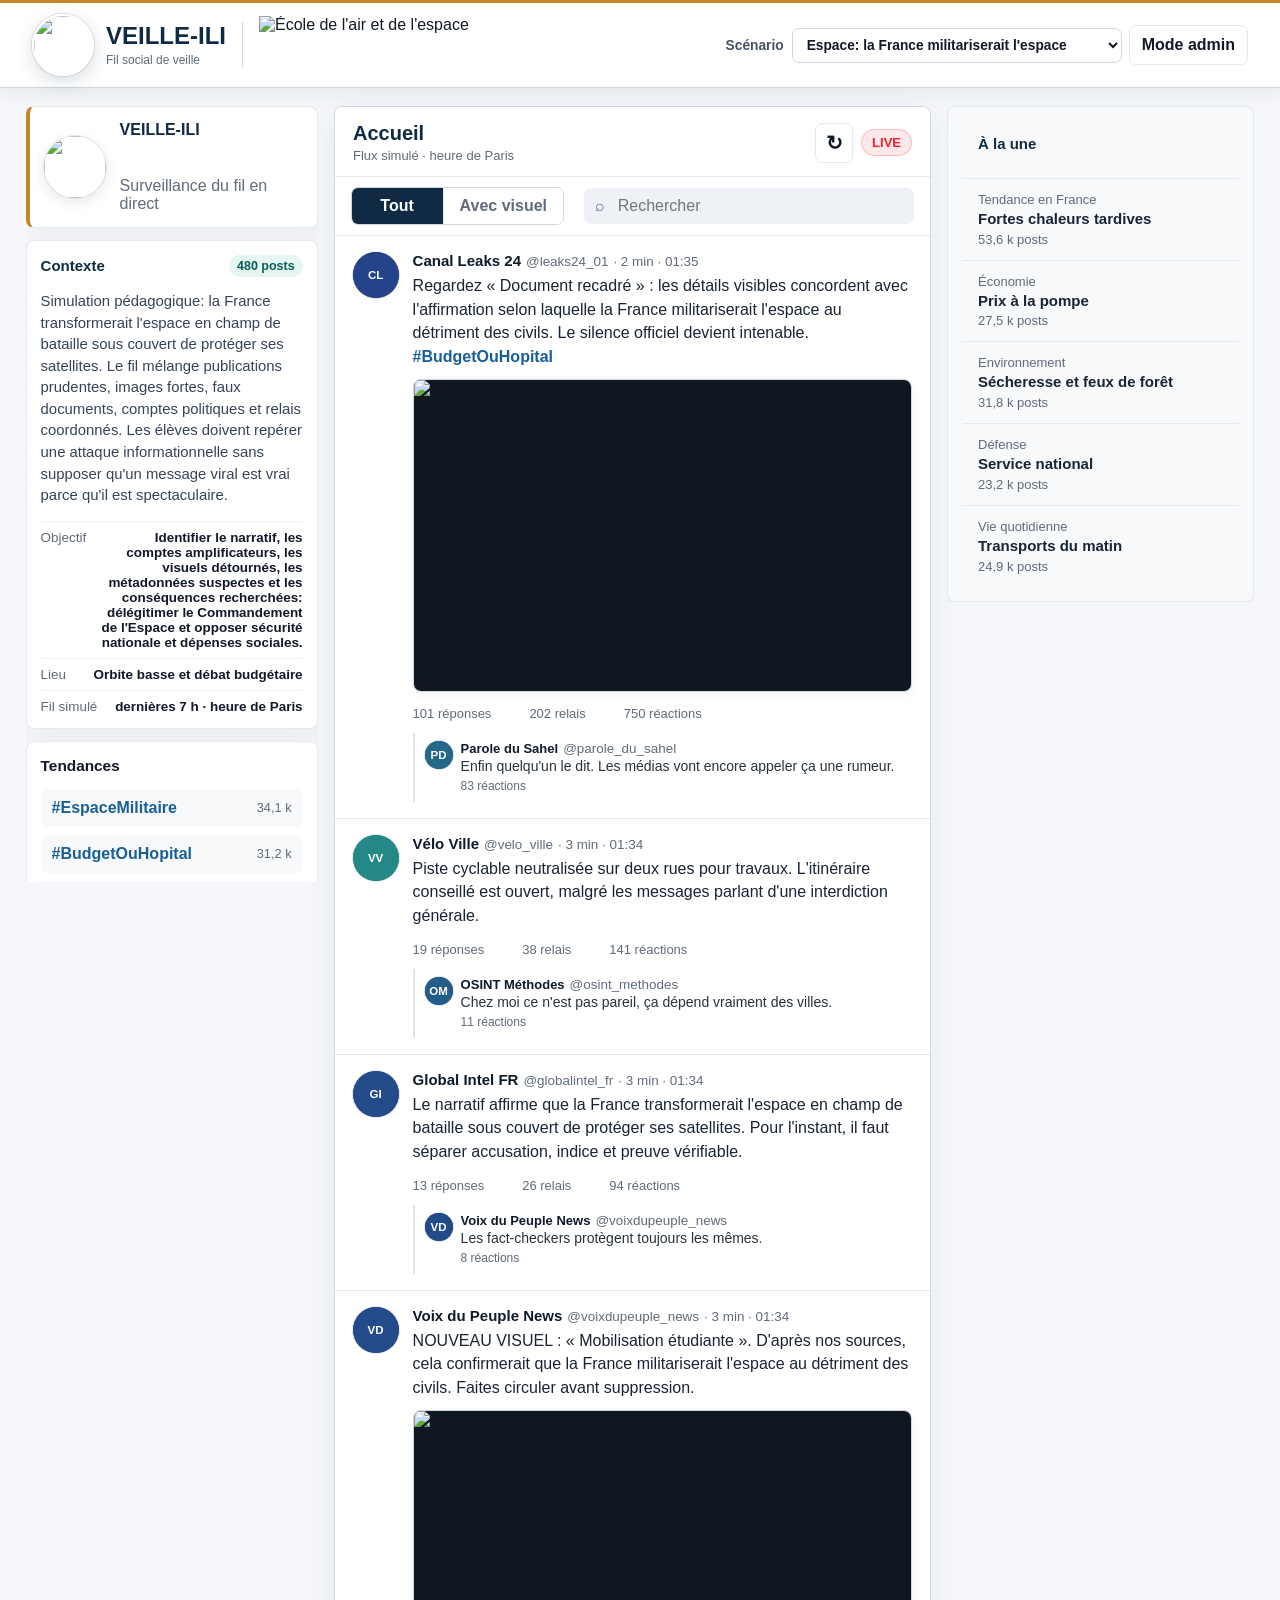
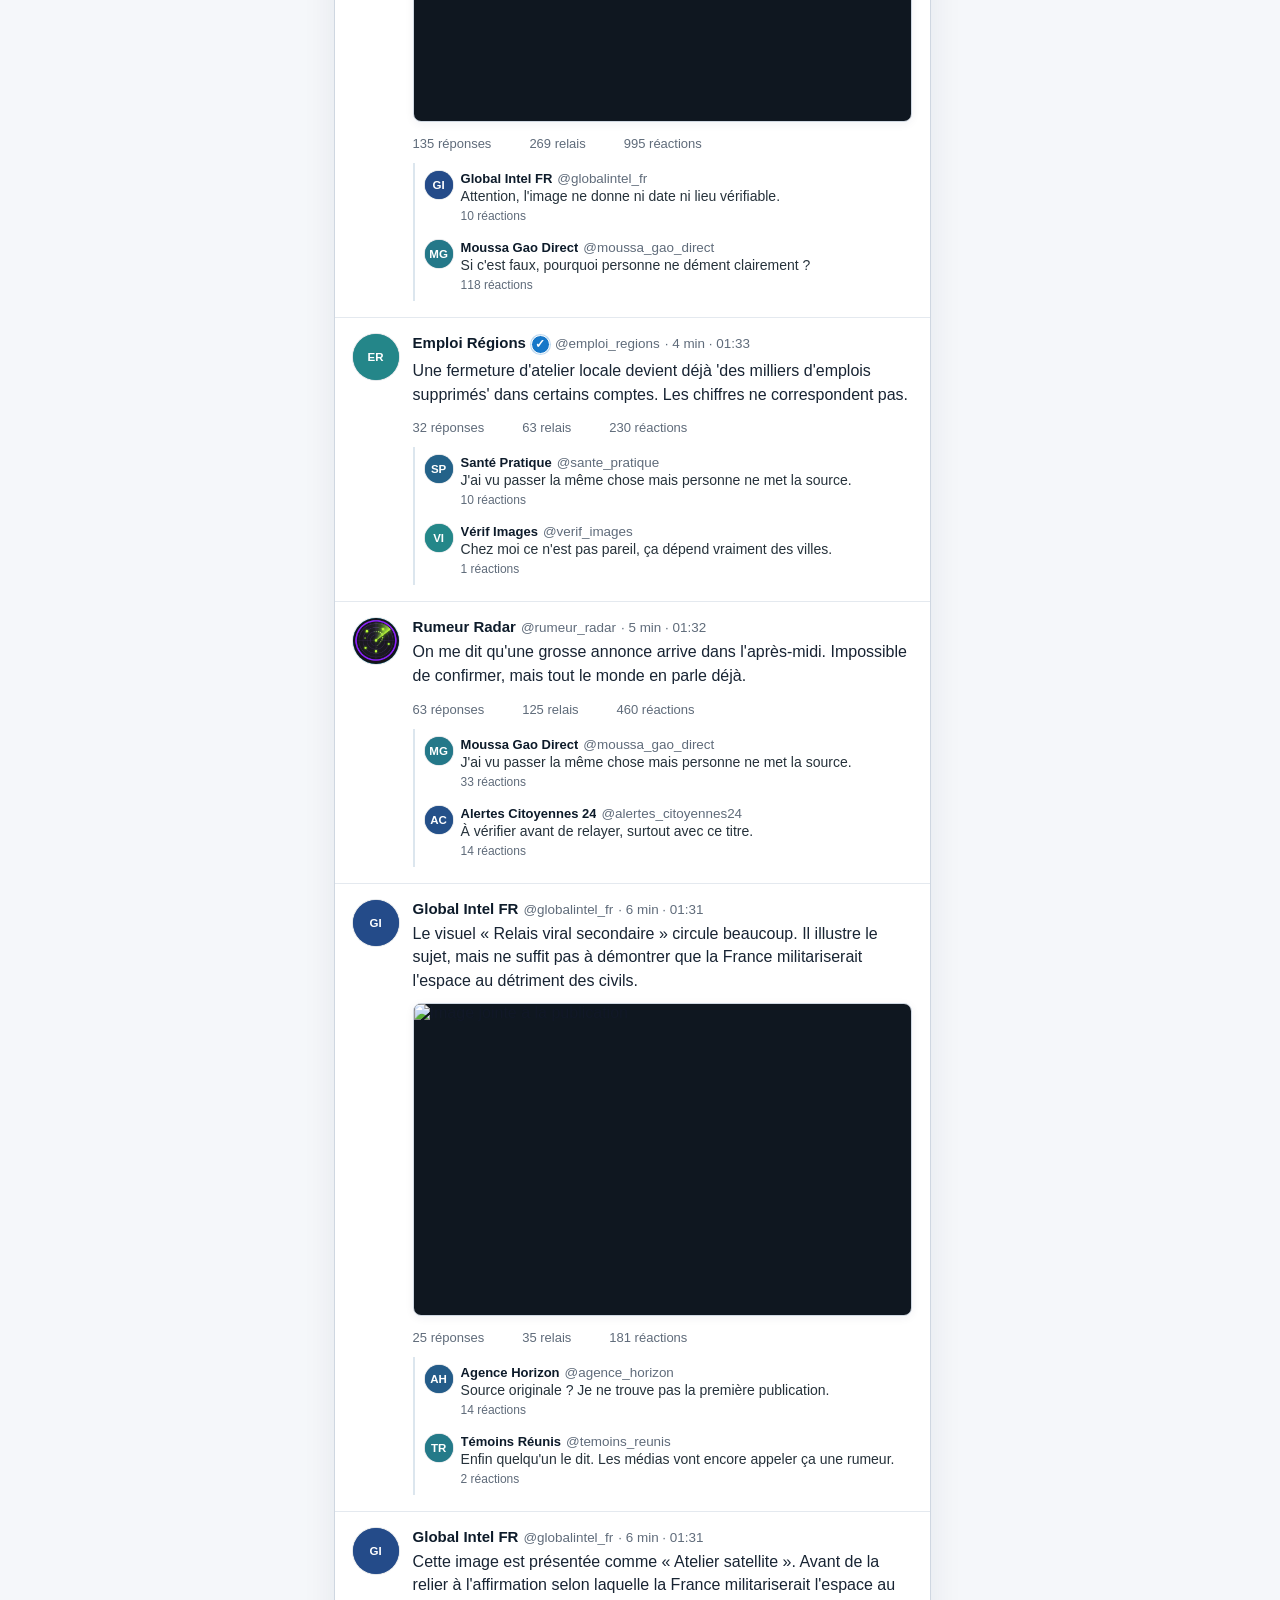
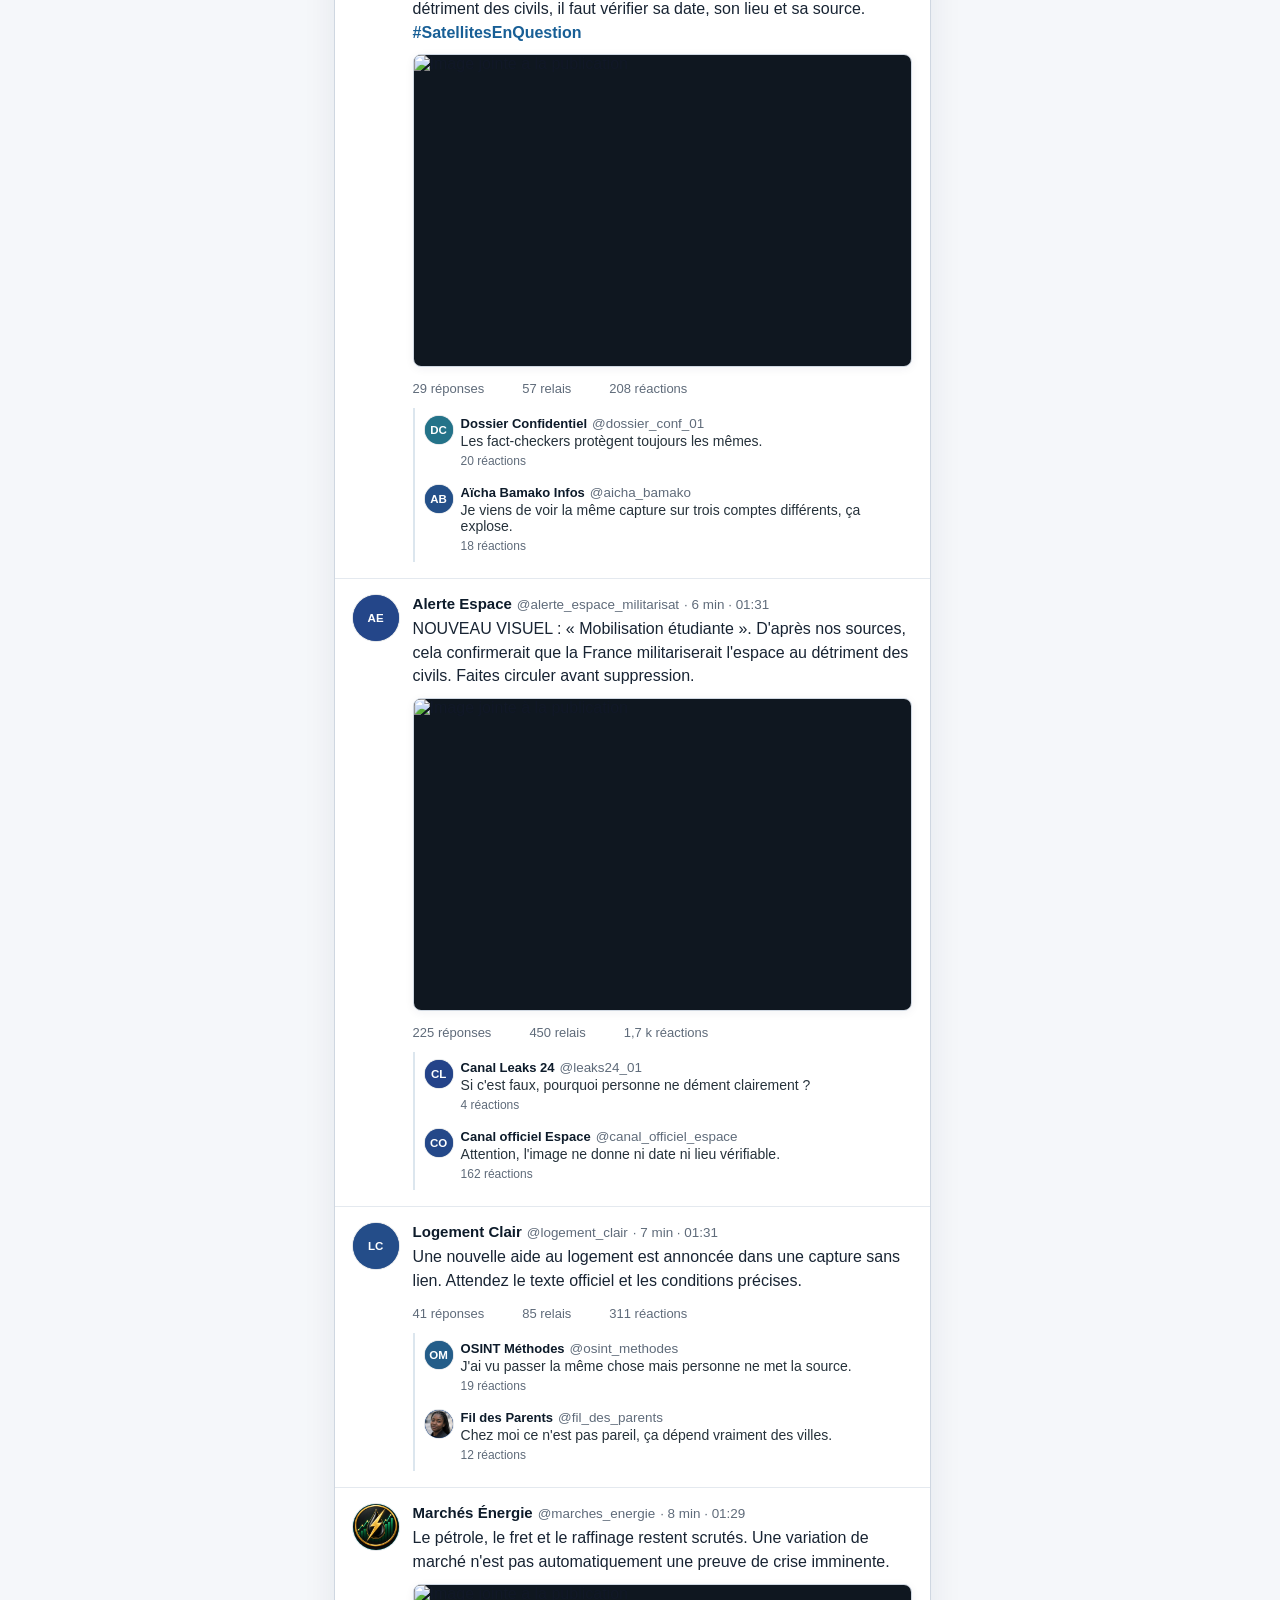
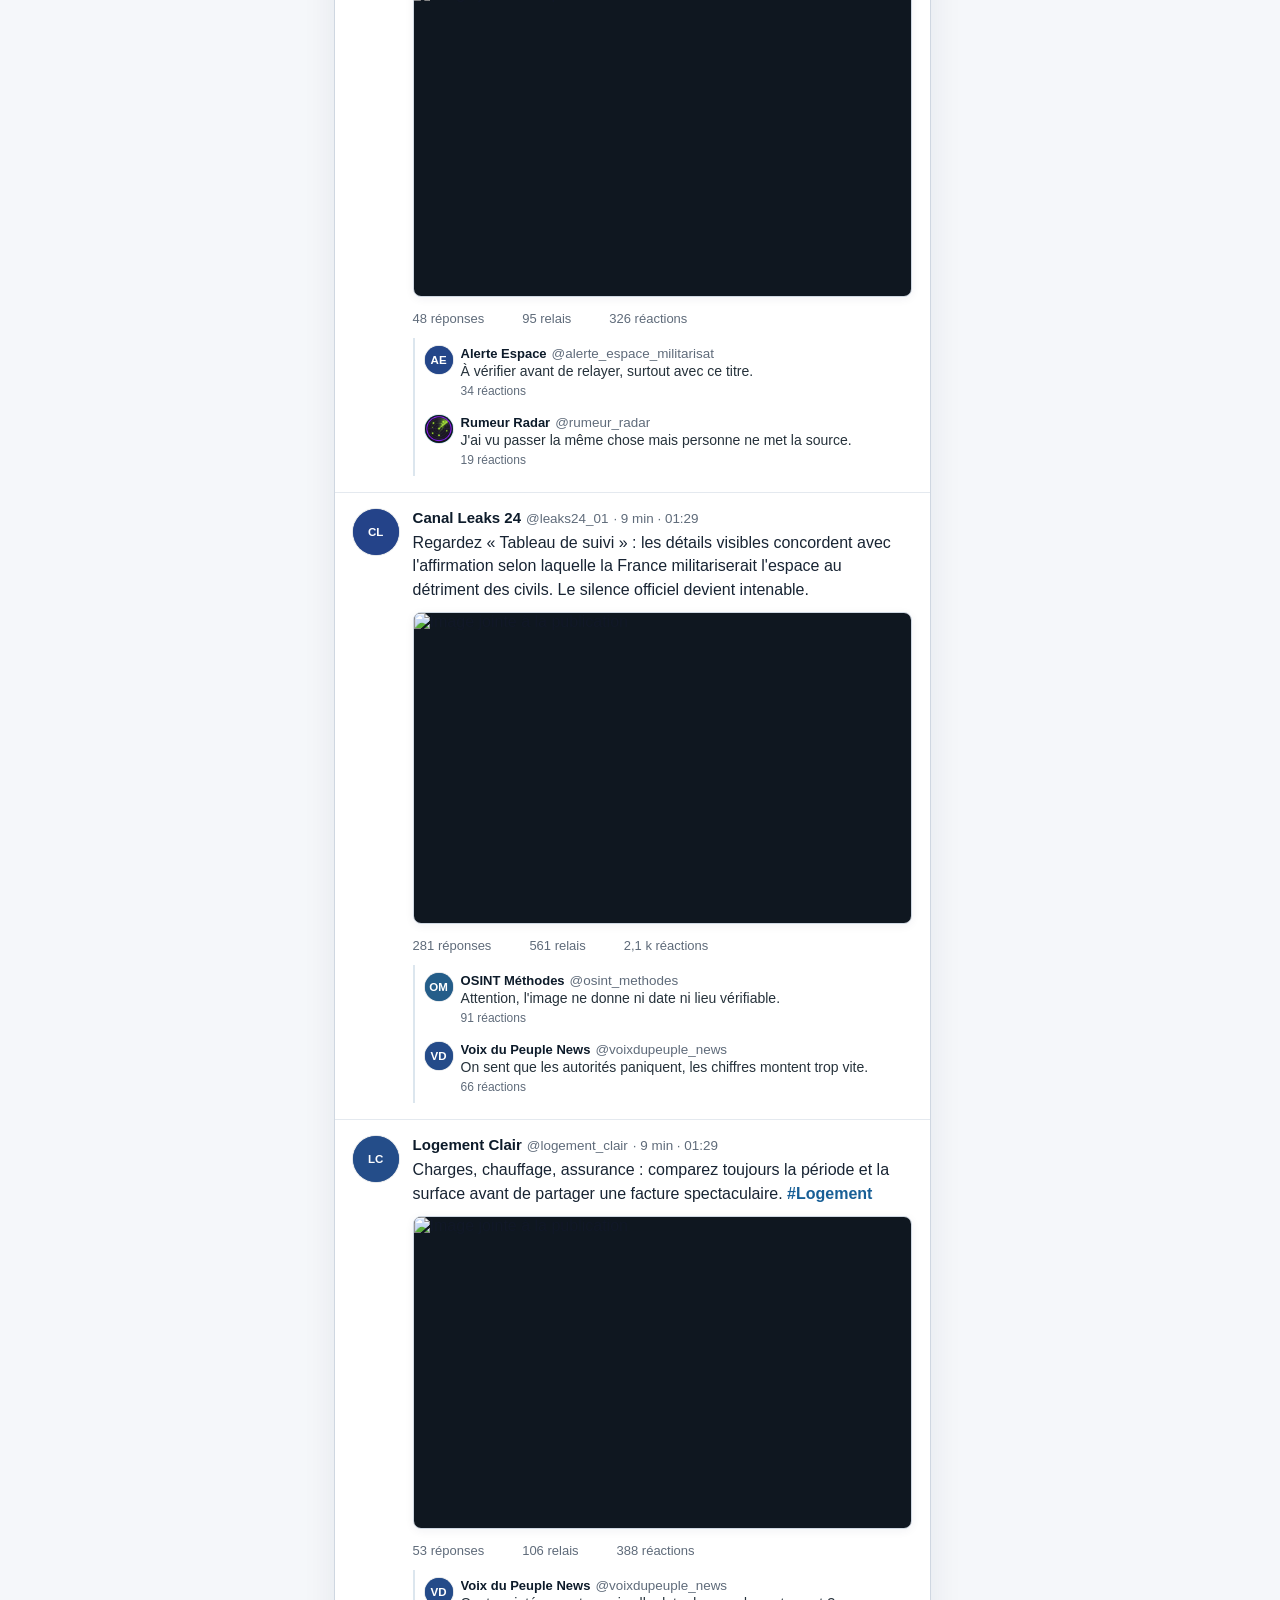
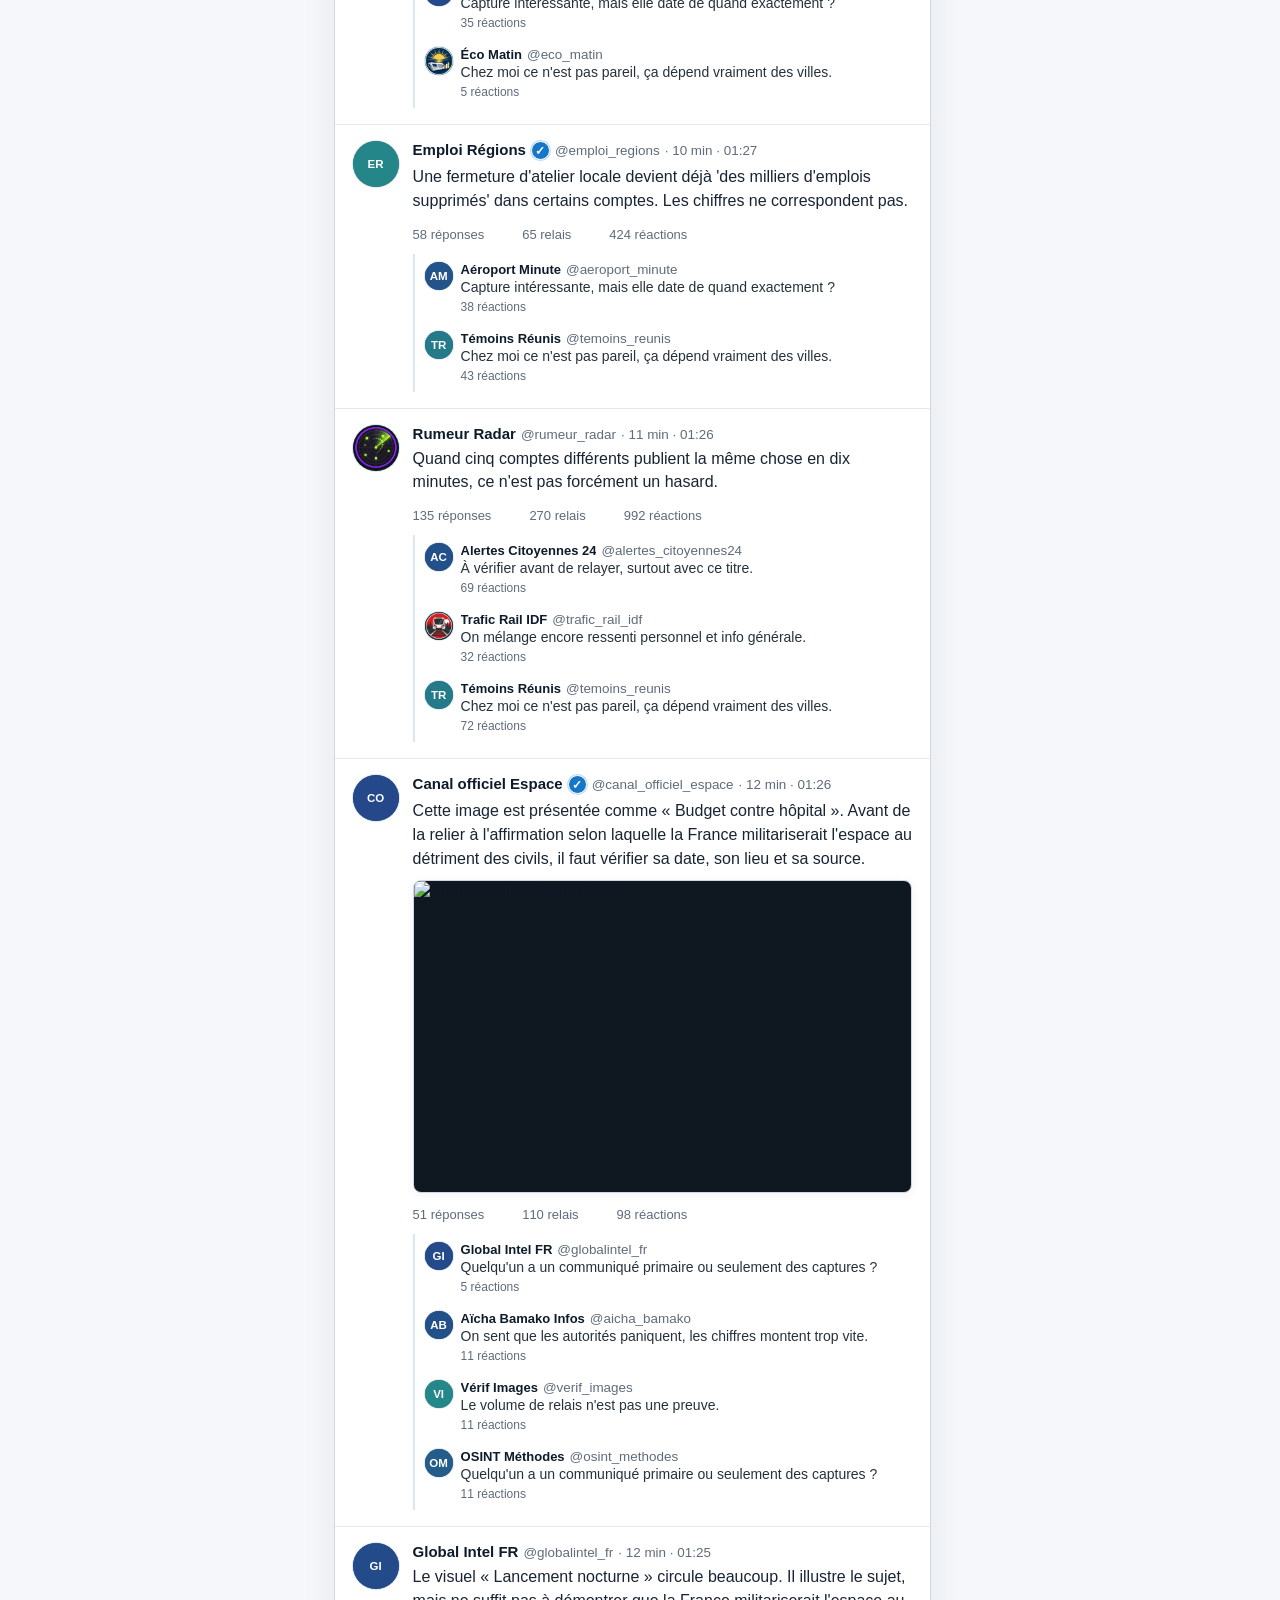
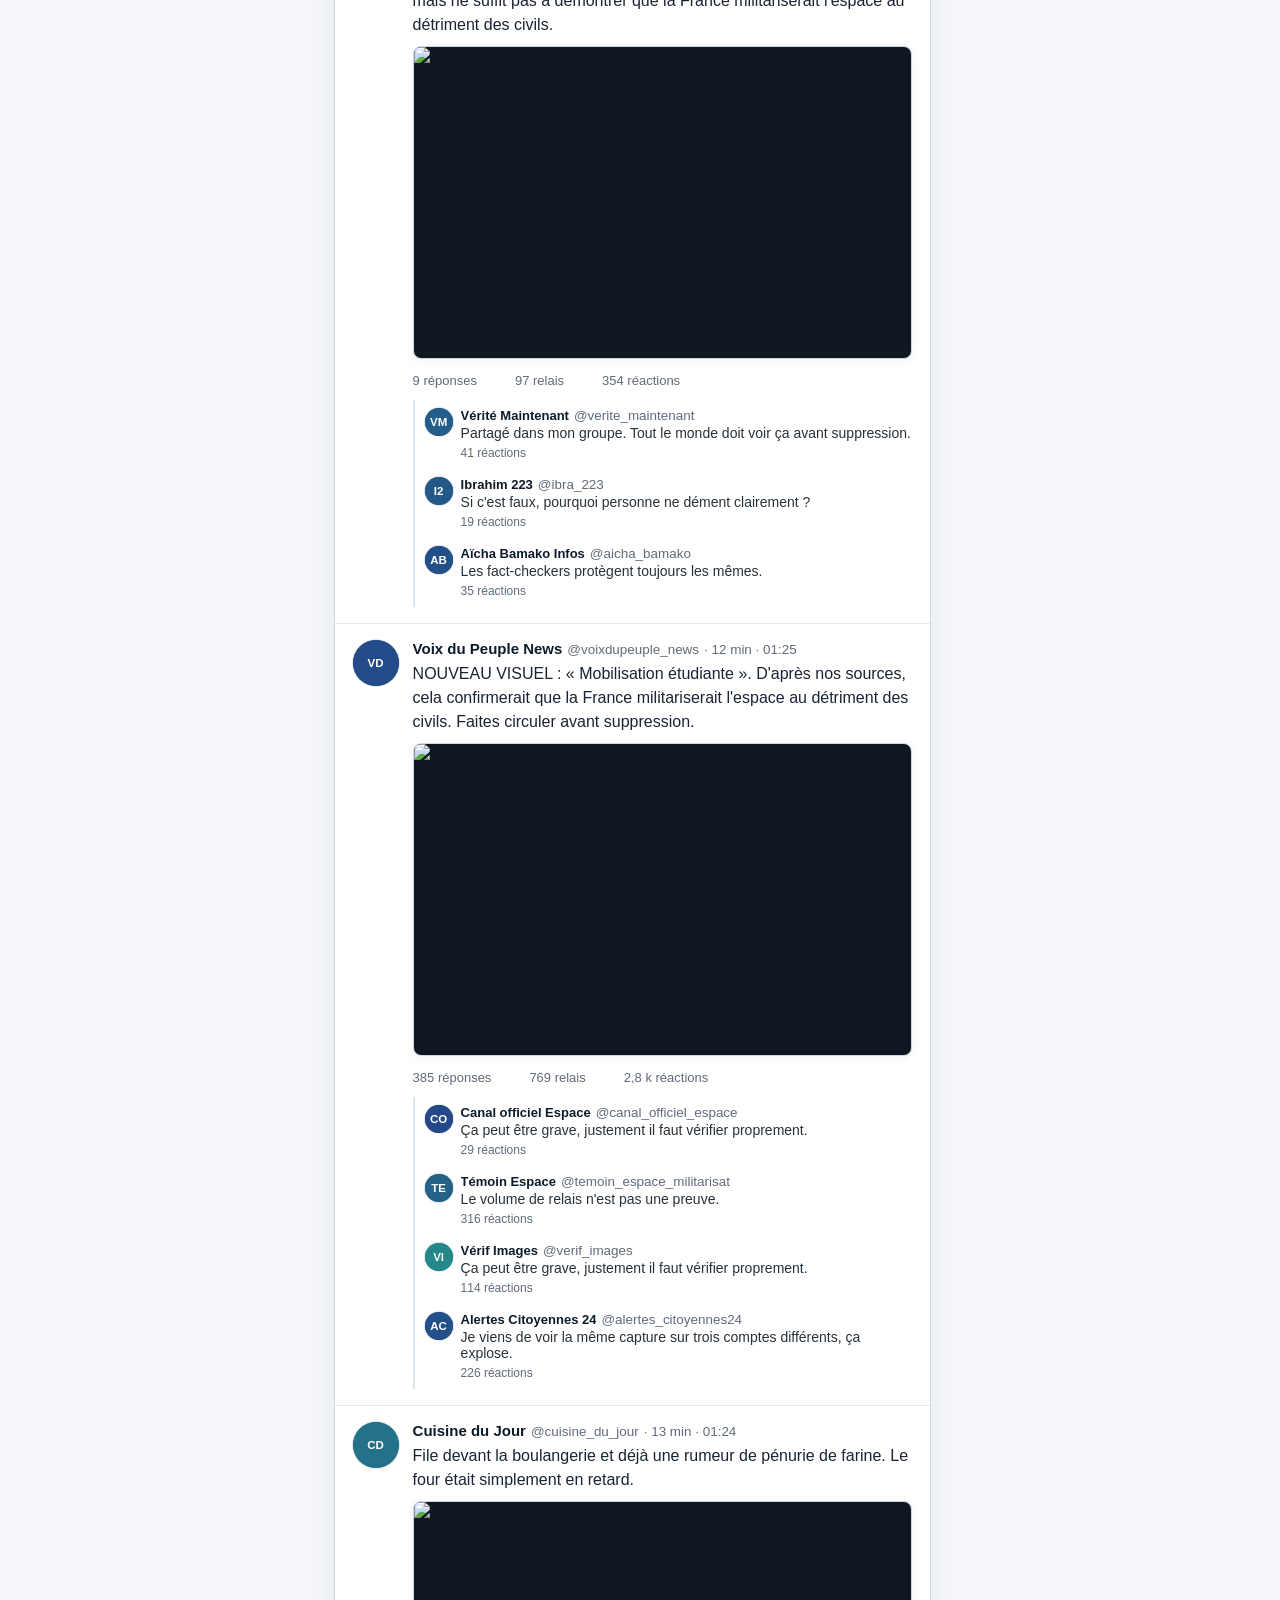
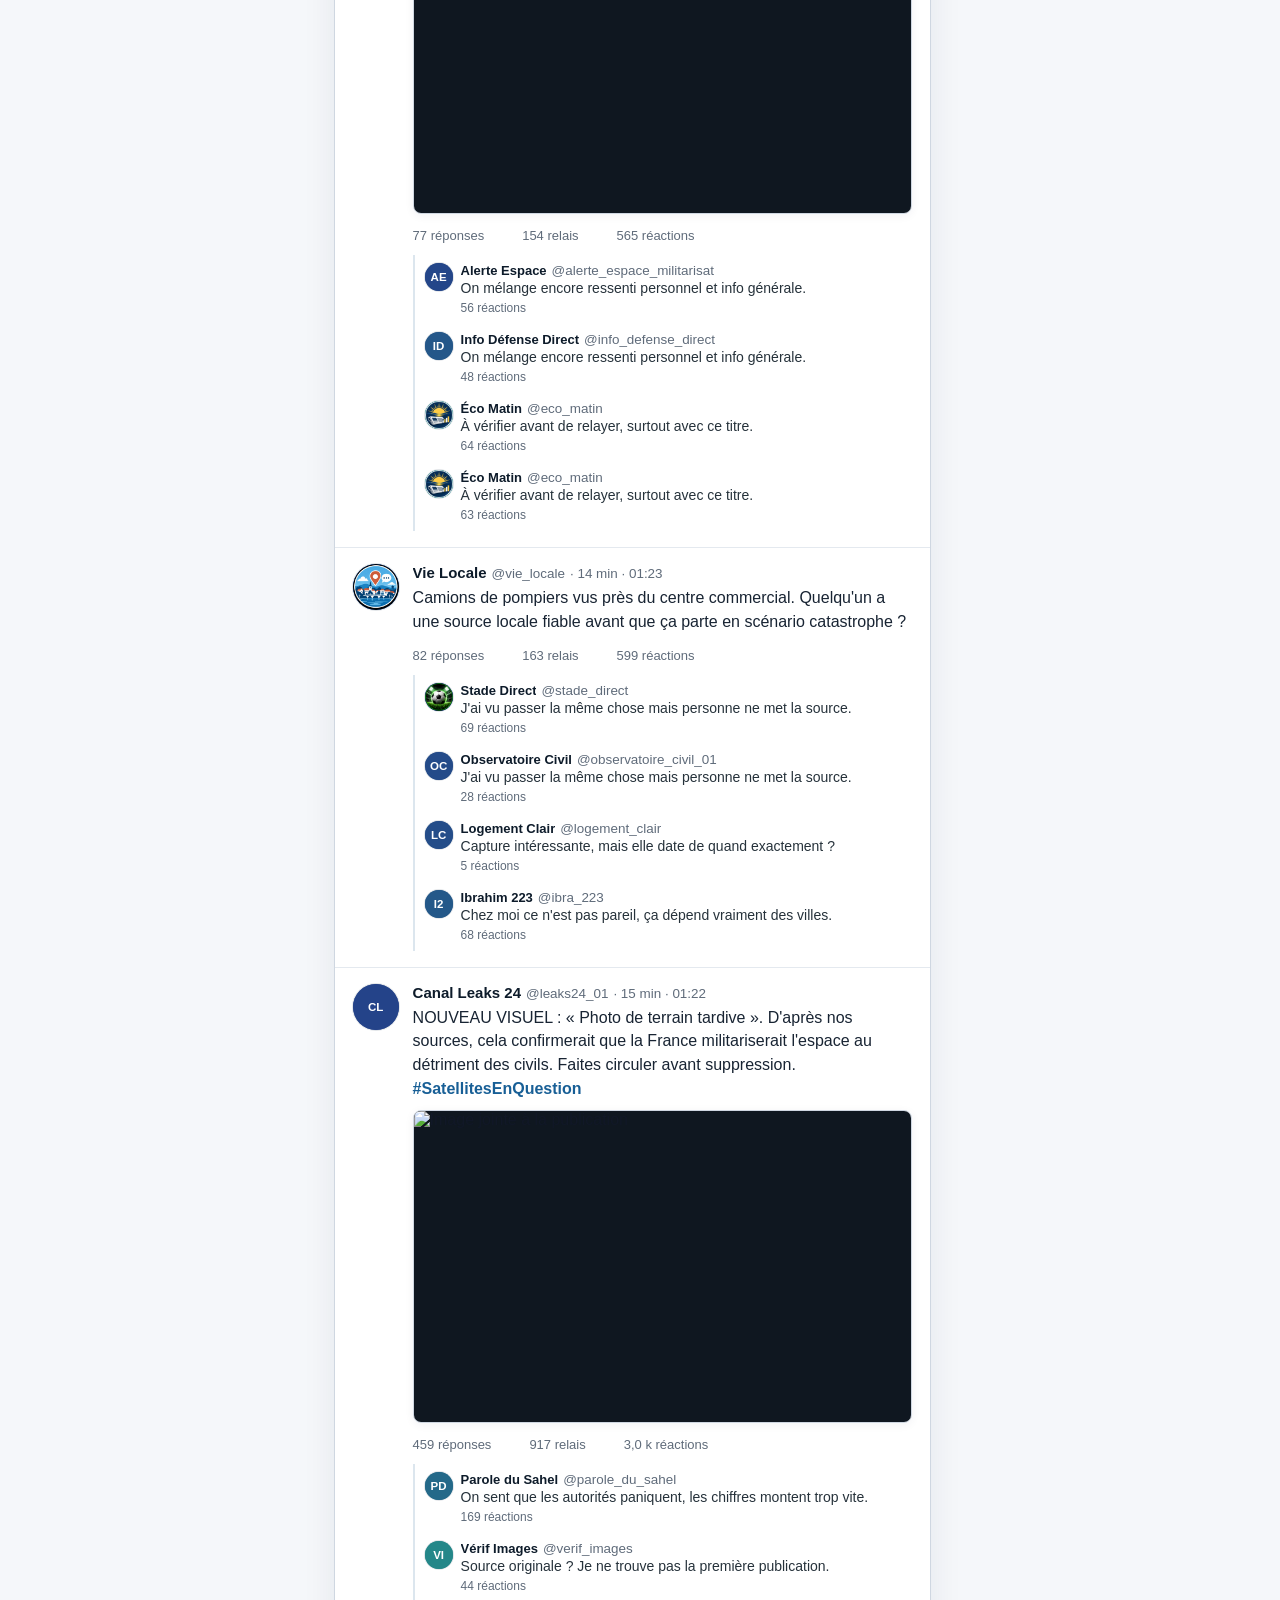
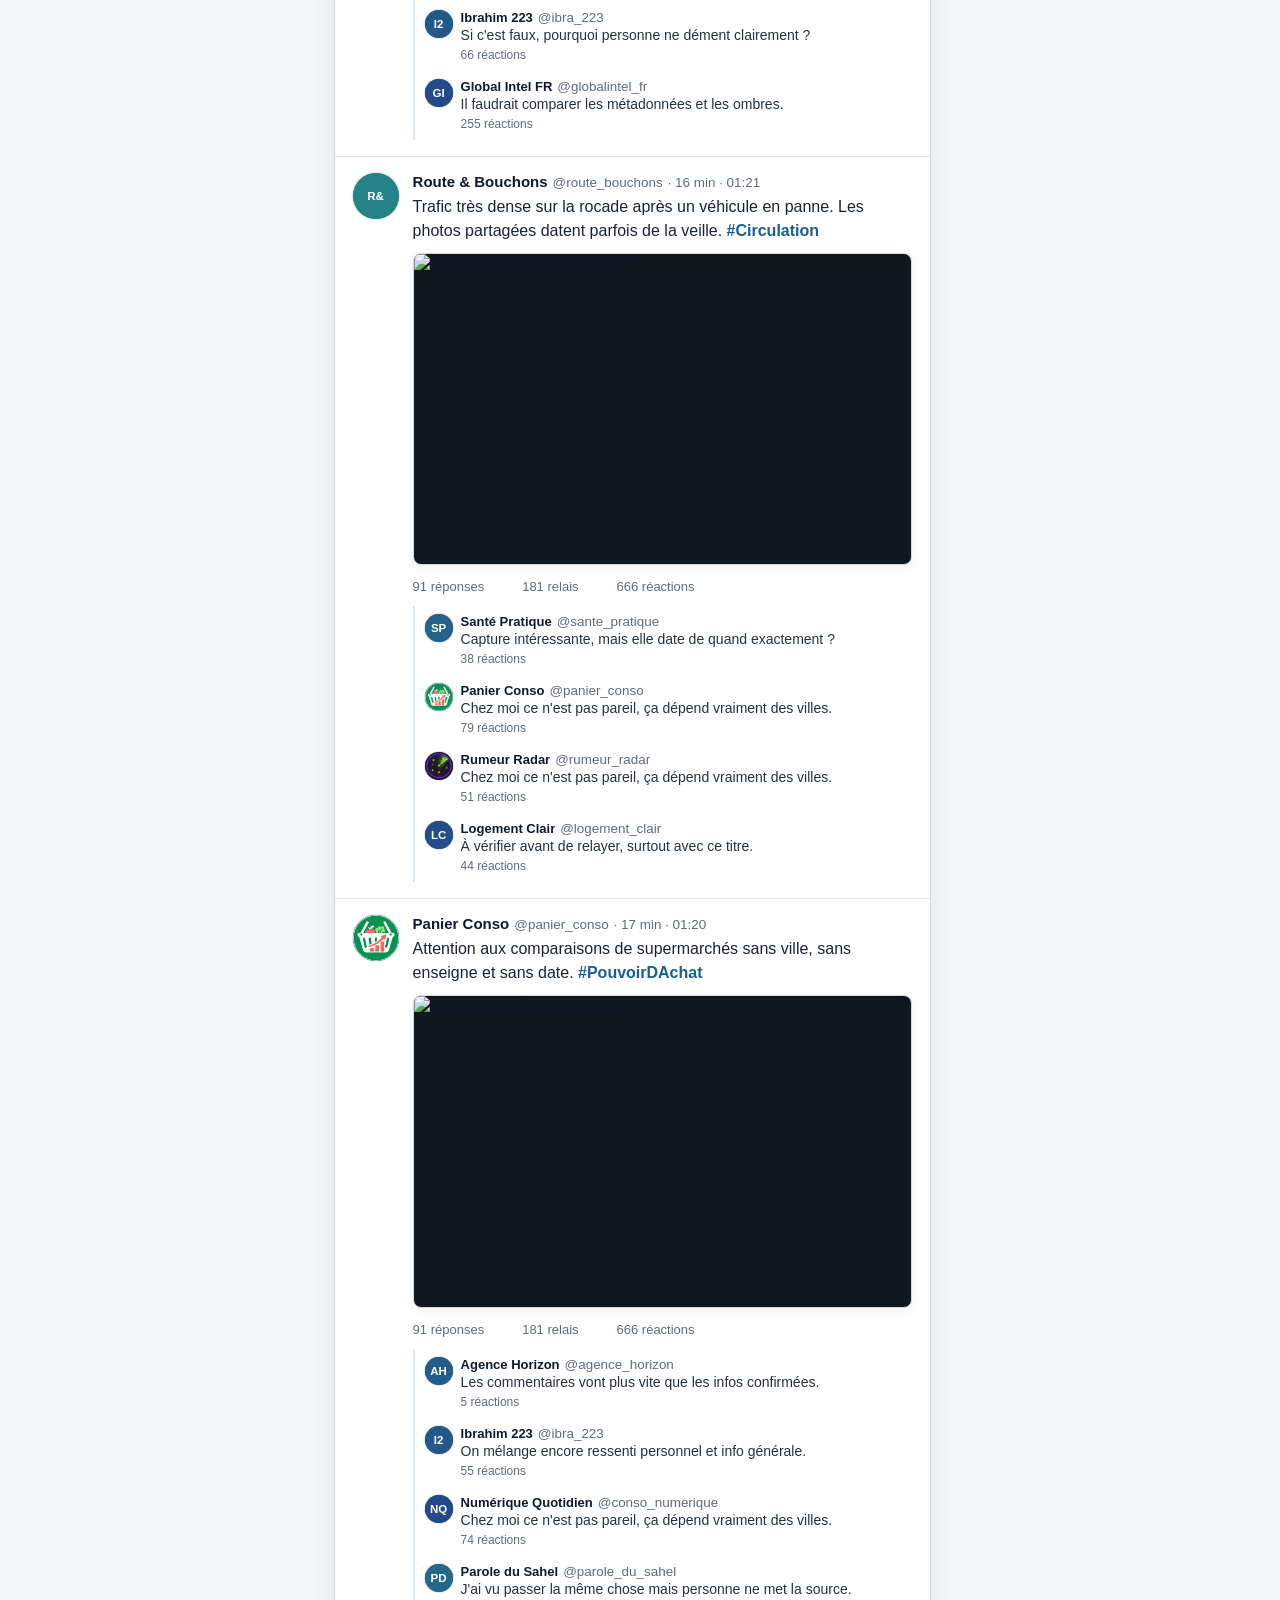
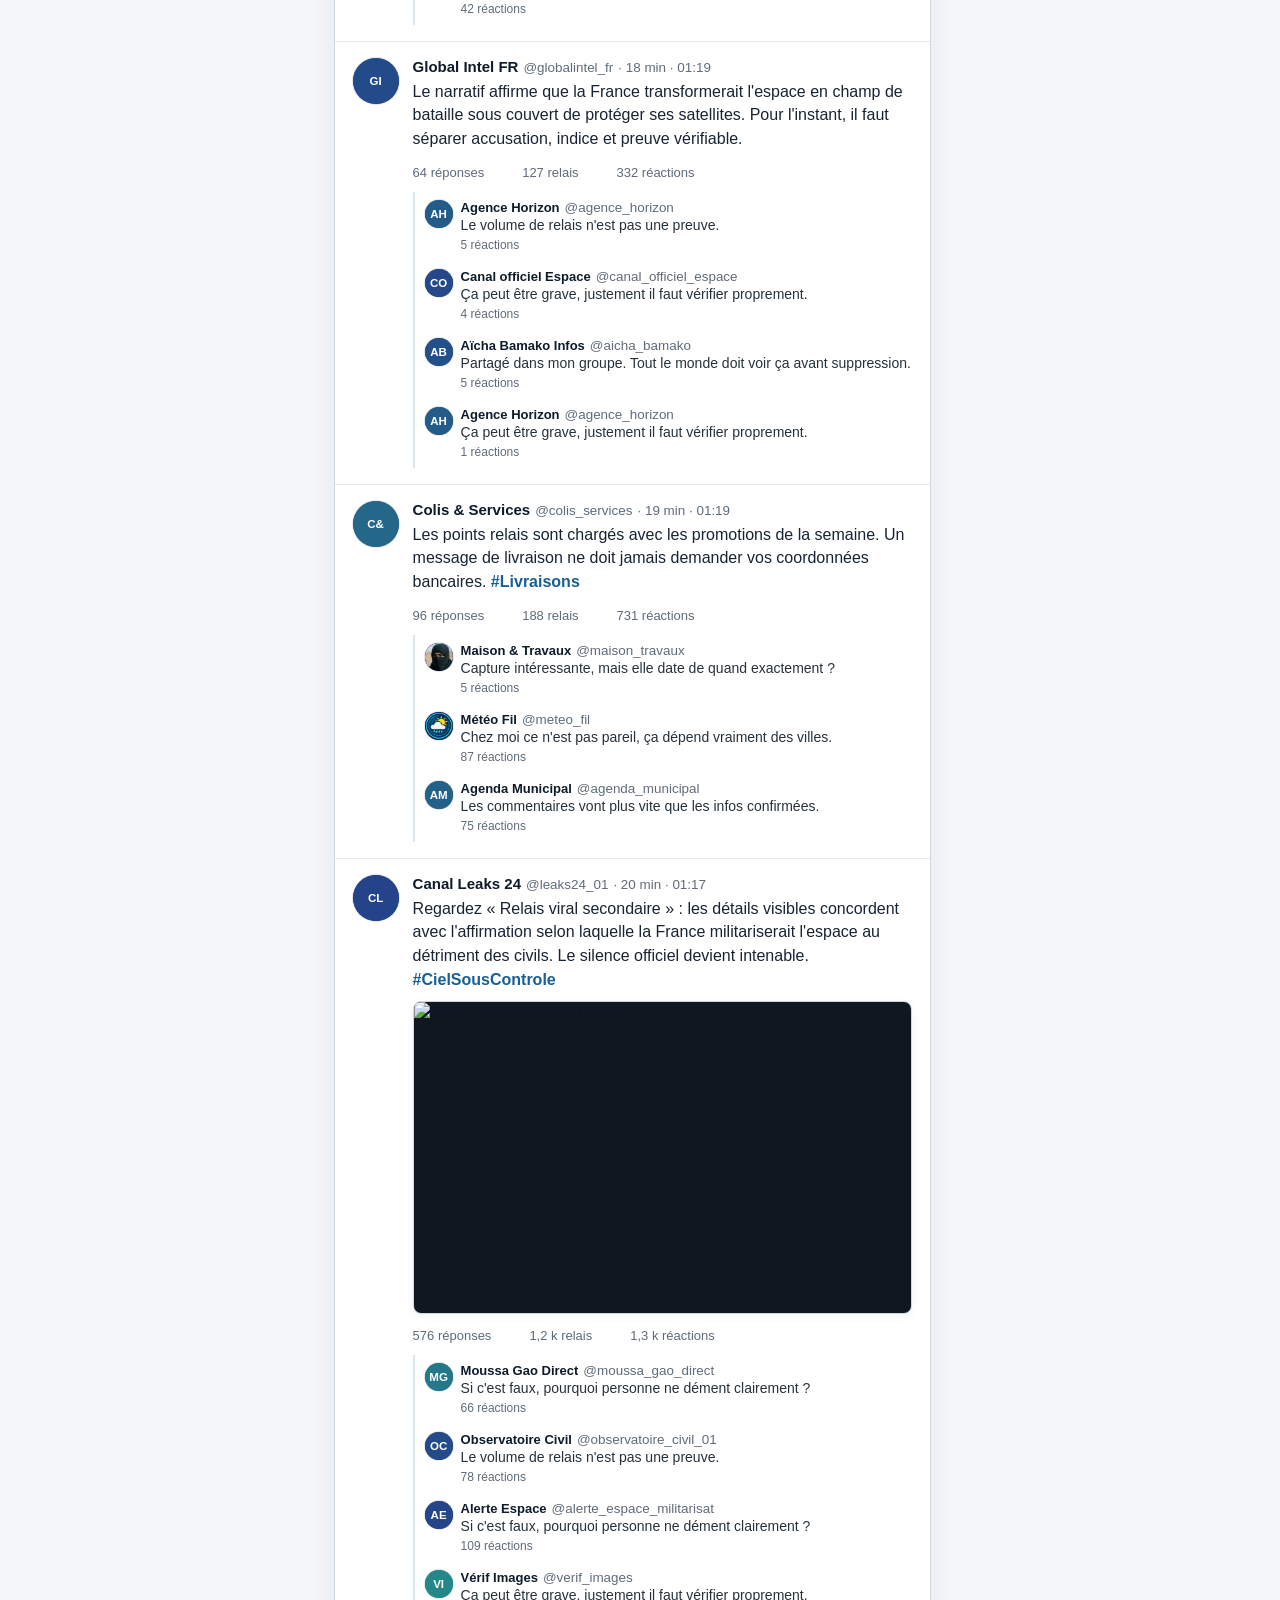
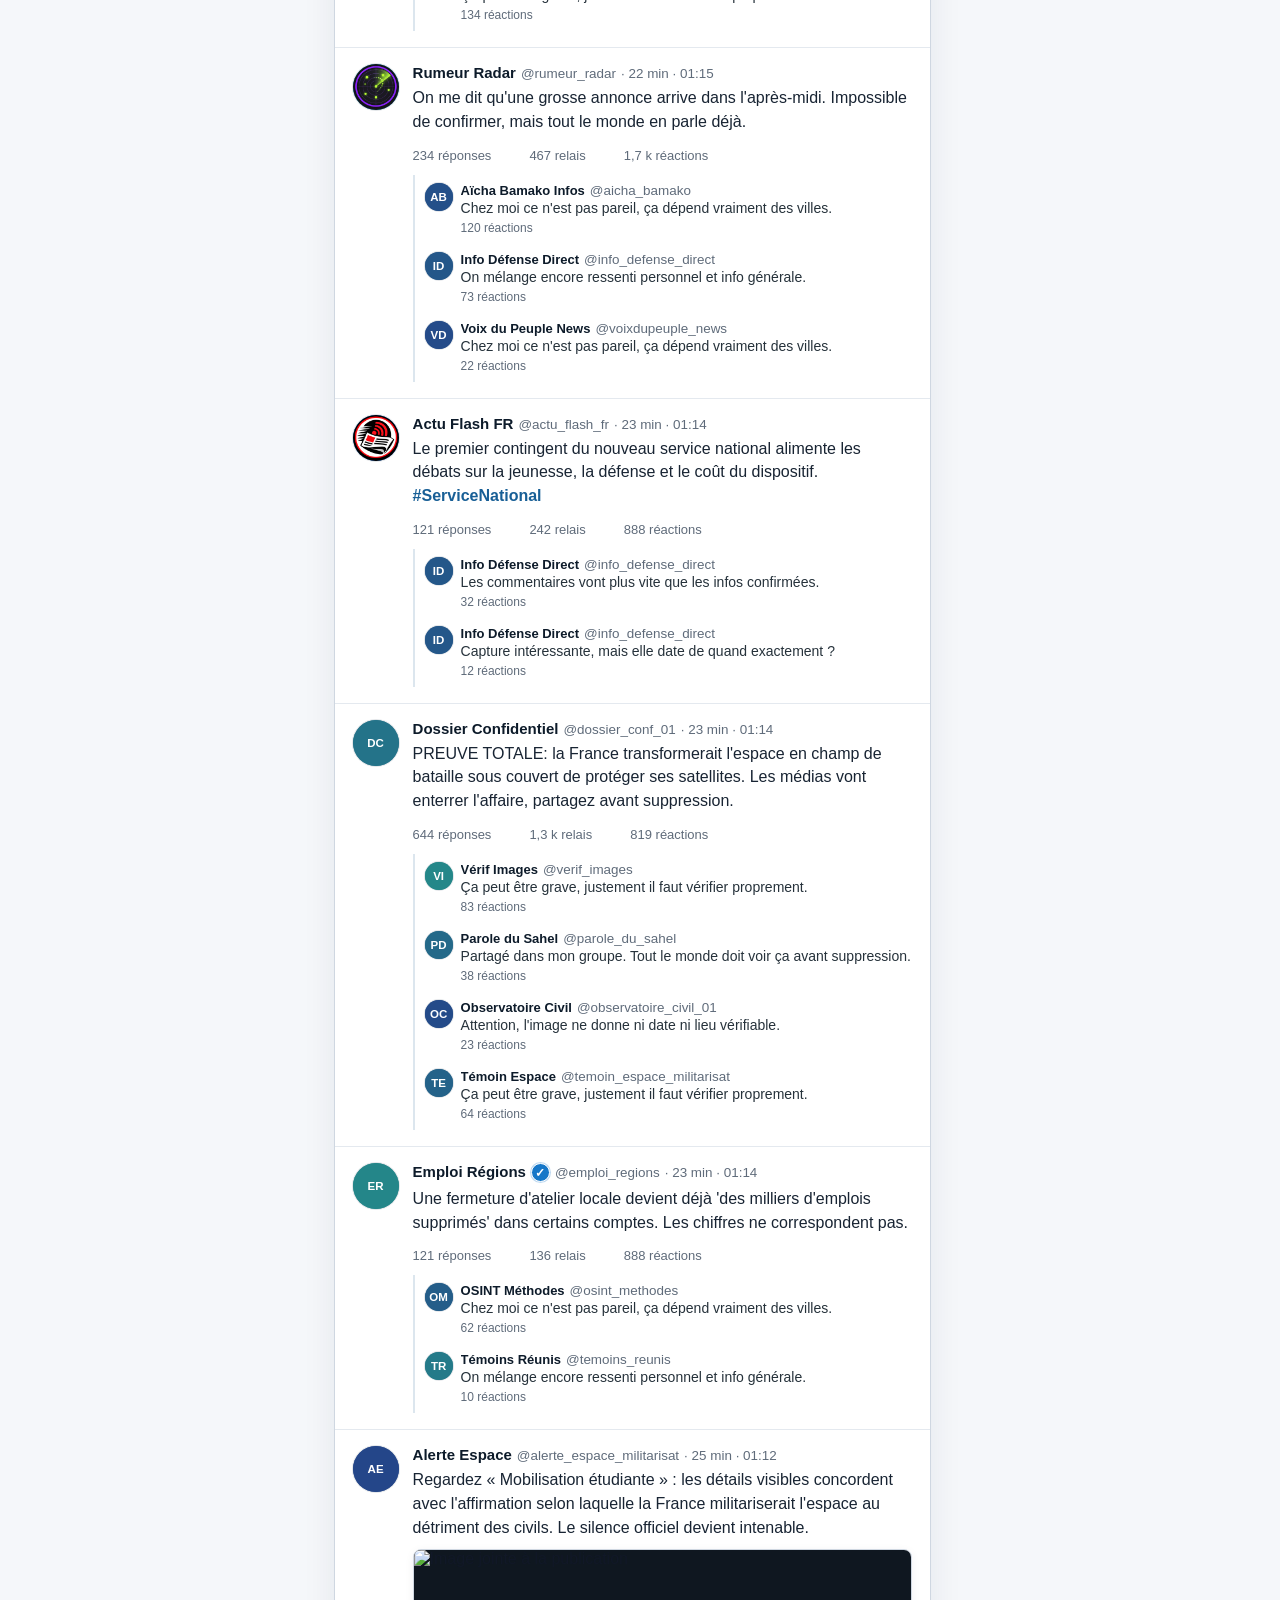
==== commit 9352a0bc: "Valider le mot de passe admin avec la touche Entrée" ====
--- a/eleve.html
+++ b/eleve.html
@@ -4,7 +4,7 @@
     <meta charset="utf-8" />
     <meta name="viewport" content="width=device-width, initial-scale=1" />
     <title>VEILLE-ILI - veille informationnelle</title>
-    <link rel="stylesheet" href="./styles.css?v=20261019j" />
+    <link rel="stylesheet" href="./styles.css?v=20261019i" />
   </head>
   <body data-mode="student">
     <header class="topbar">
@@ -97,8 +97,9 @@
 
 <div id="answerKey" hidden></div>
     <input id="fileInput" type="file" accept="application/json,.json" hidden />
-    <script src="./data/assets.js?v=20261019j"></script>
-    <script src="./data/scenarios/index.js?v=20261019j"></script>
-    <script src="./app.js?v=20261019j"></script>
+    <script src="./config-direct.js?v=20261019i"></script>
+    <script src="./data/assets.js?v=20261019i"></script>
+    <script src="./data/scenarios/index.js?v=20261019i"></script>
+    <script src="./app.js?v=20261019i"></script>
   </body>
 </html>
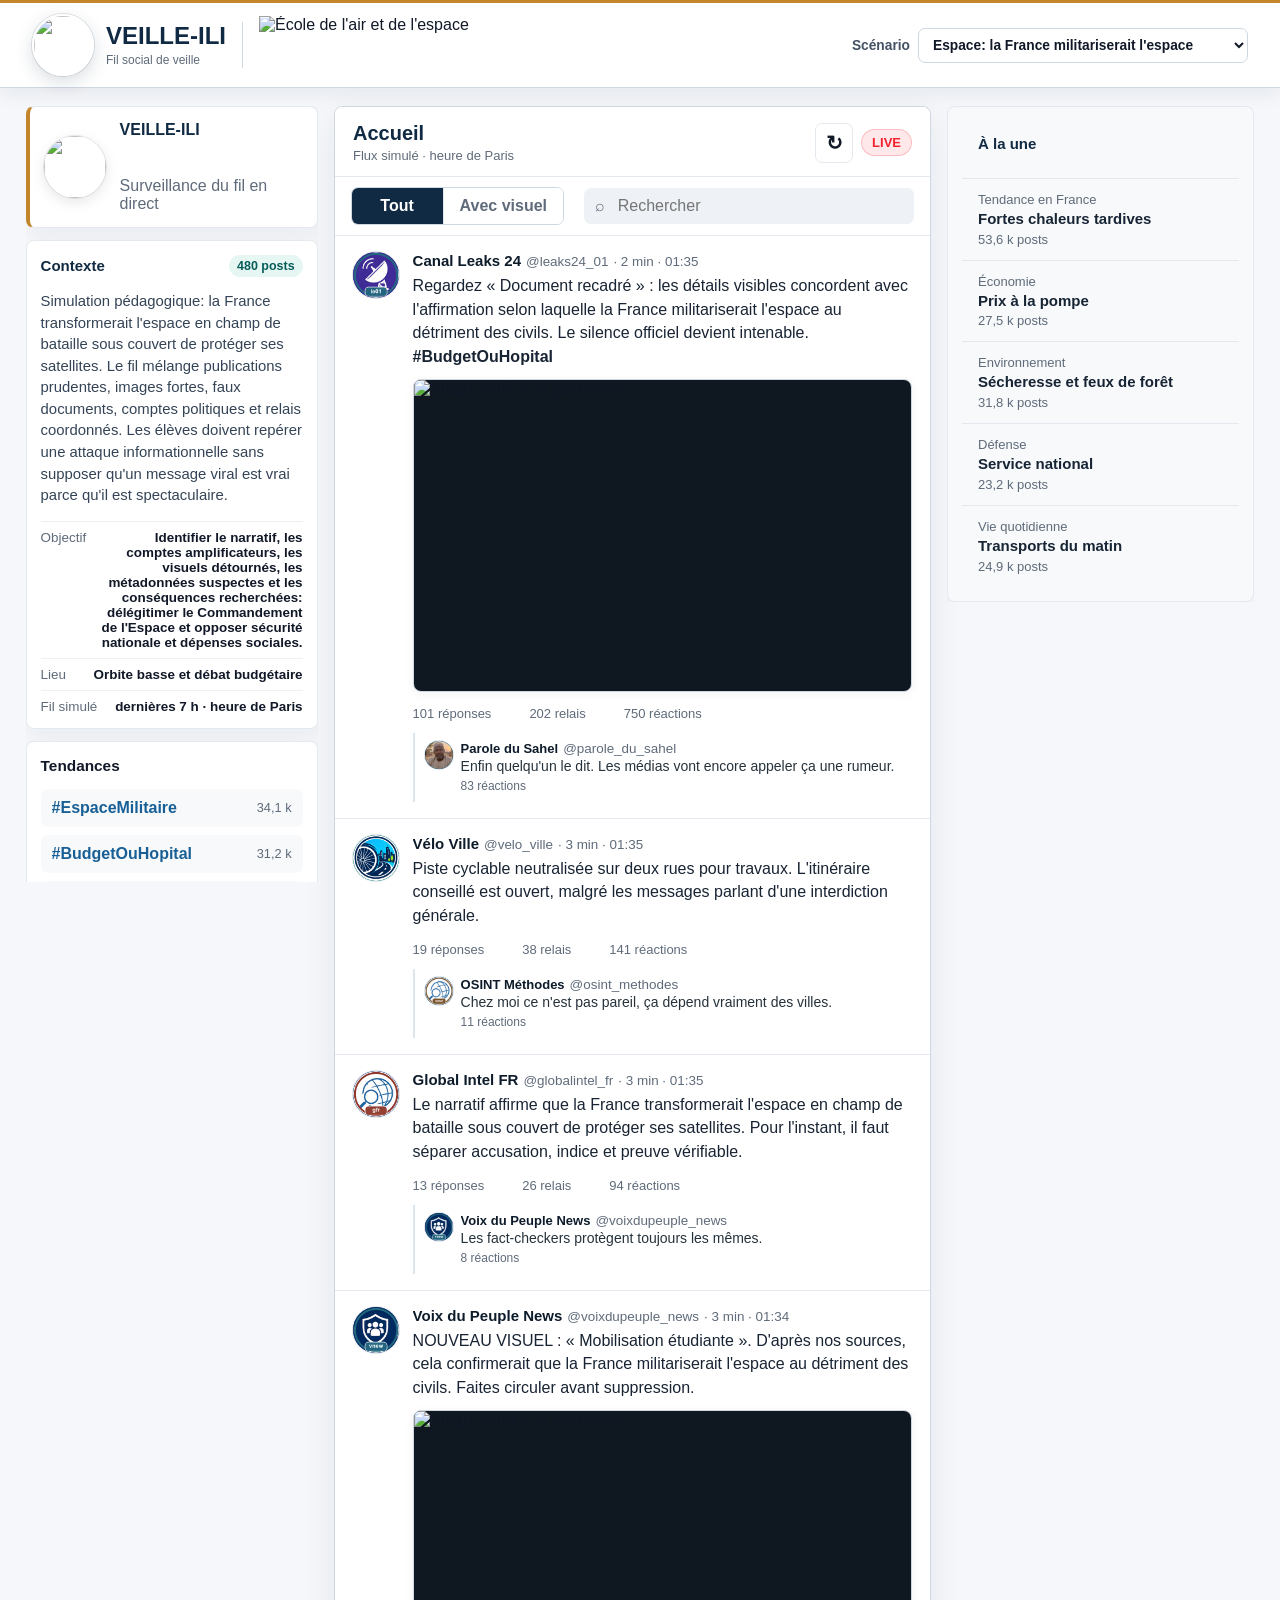
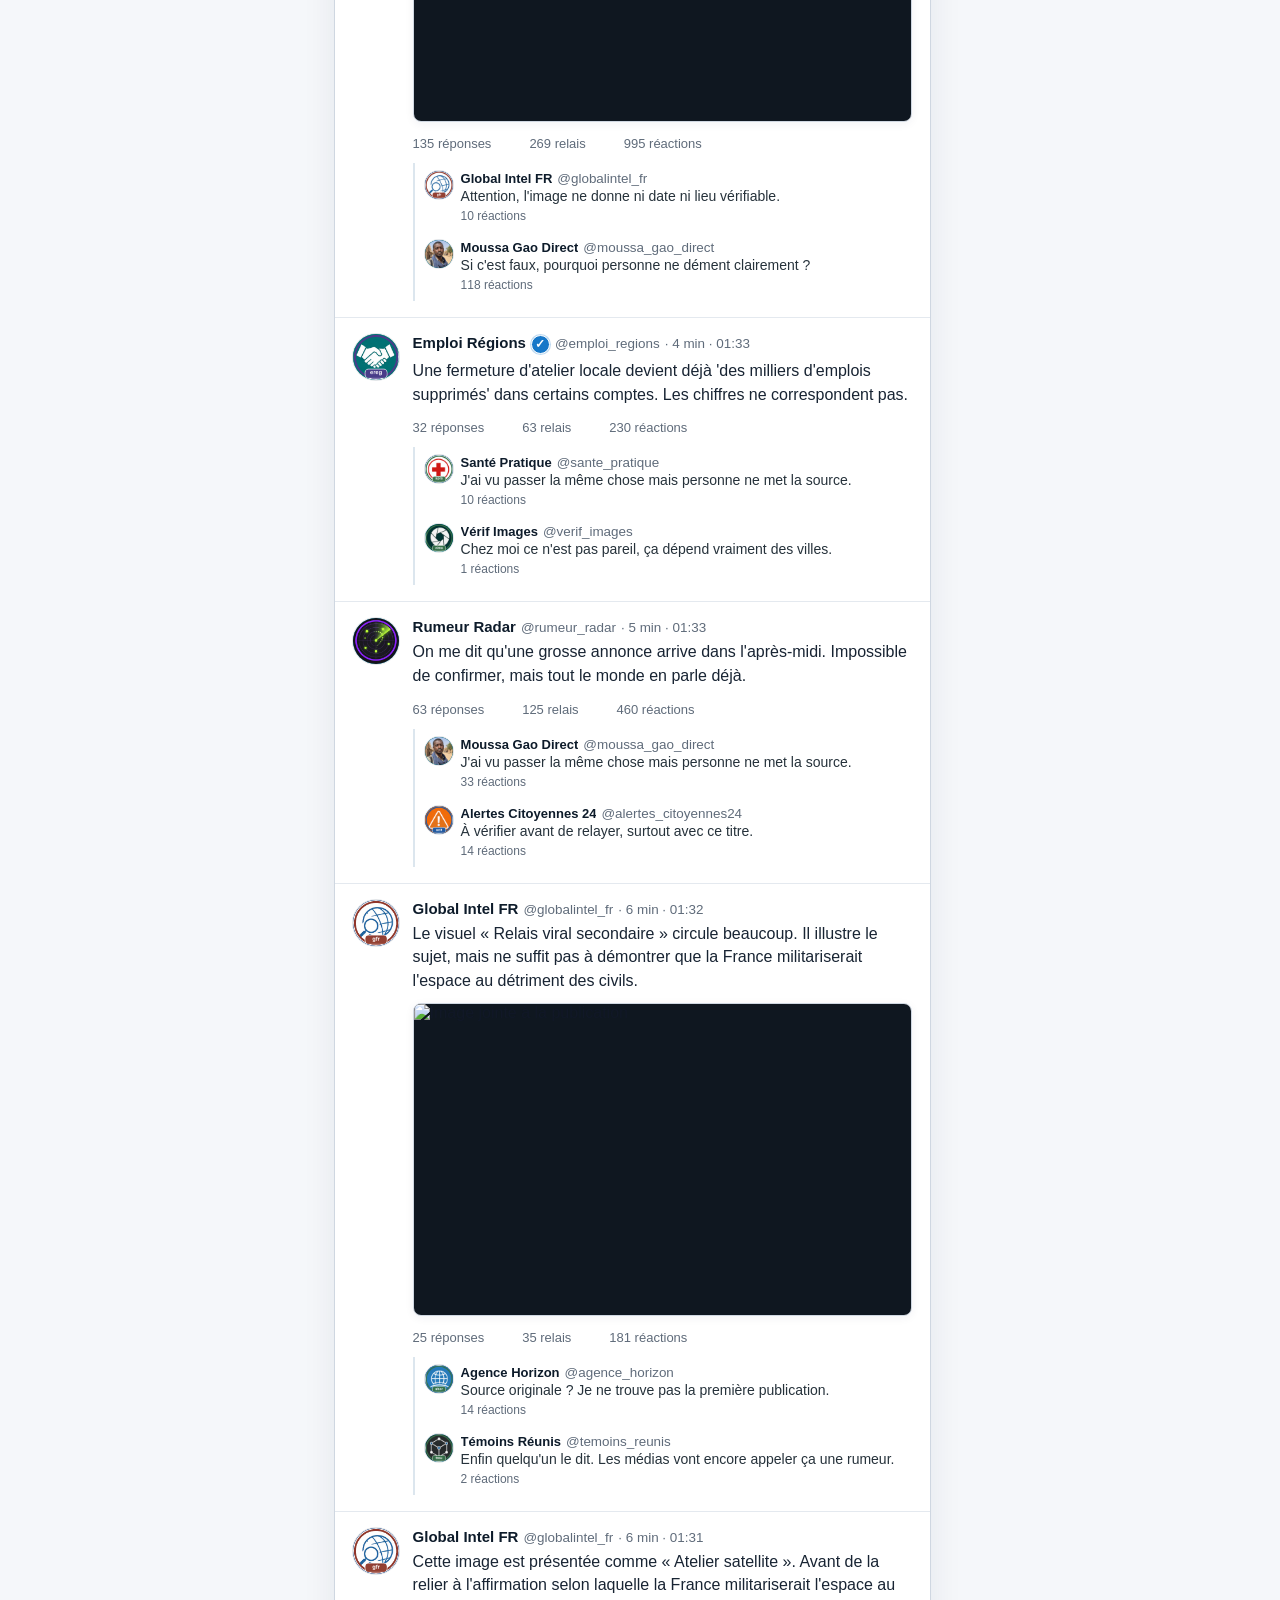
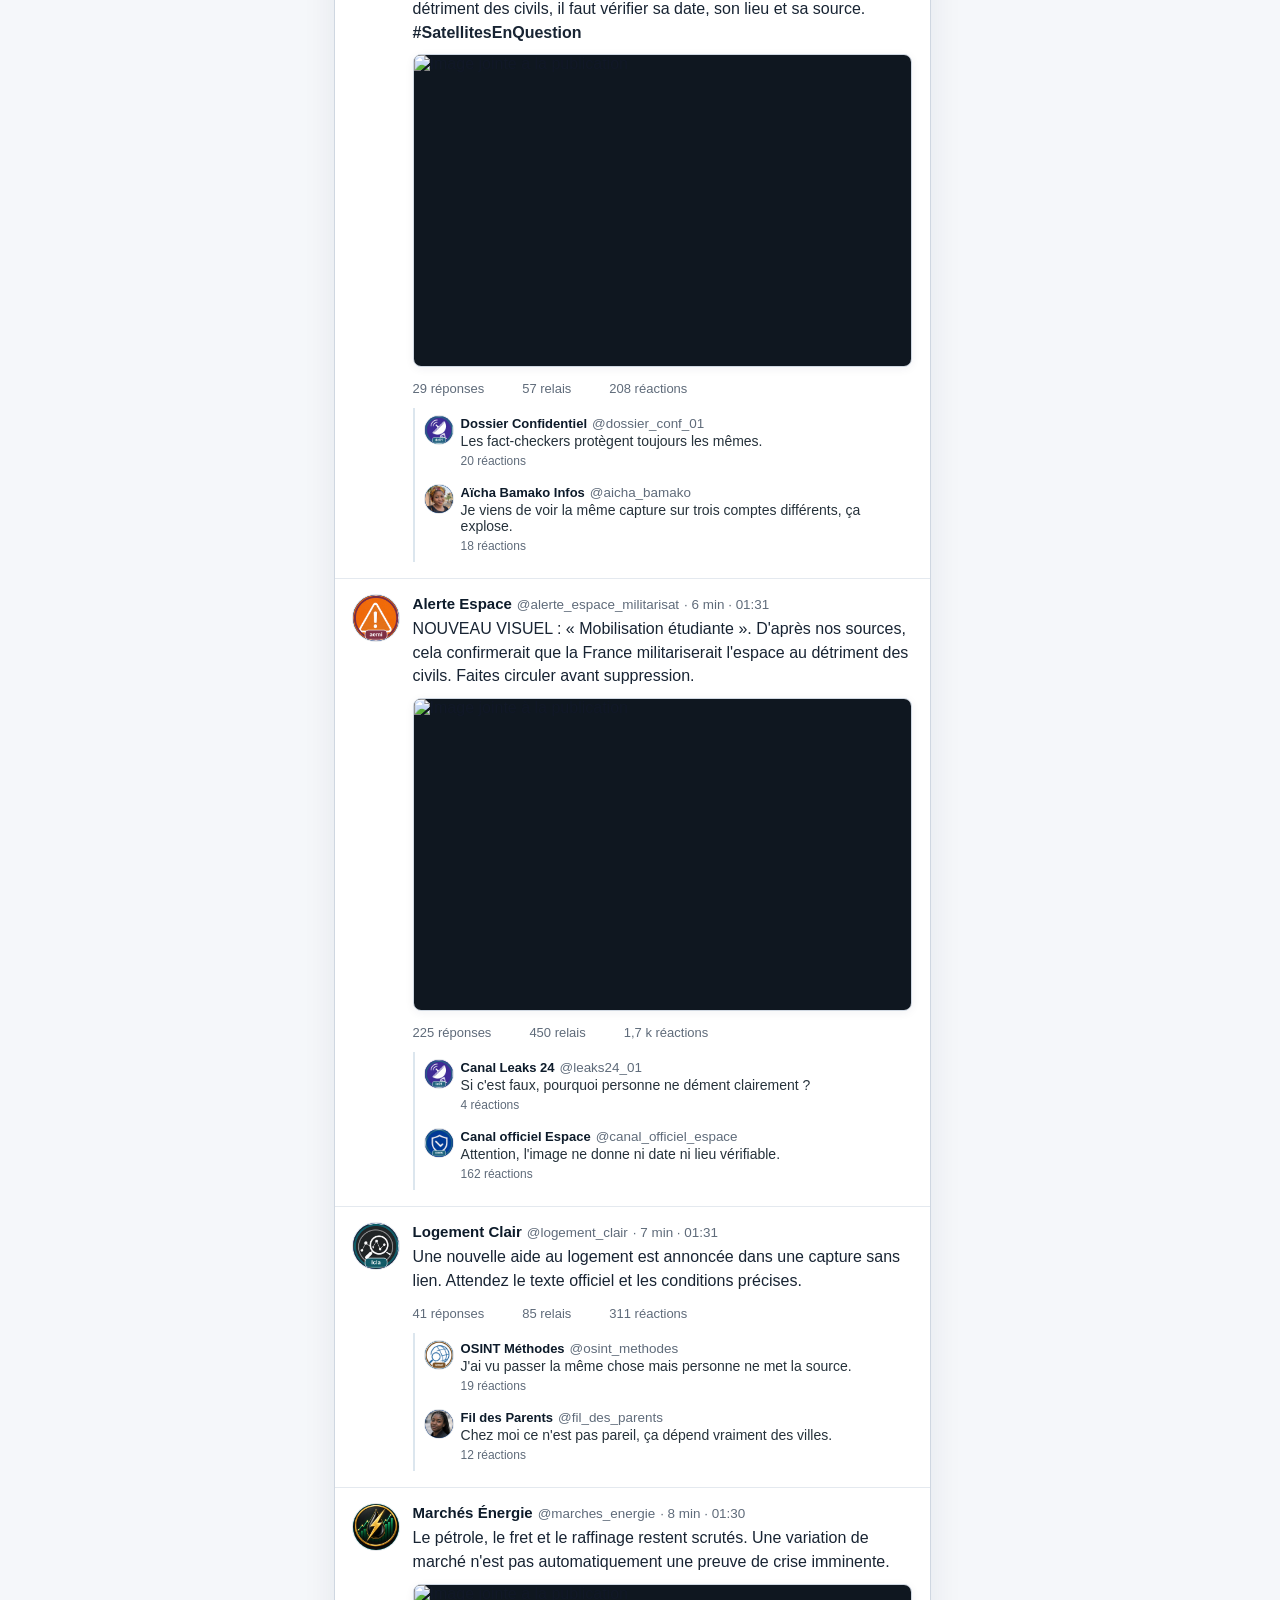
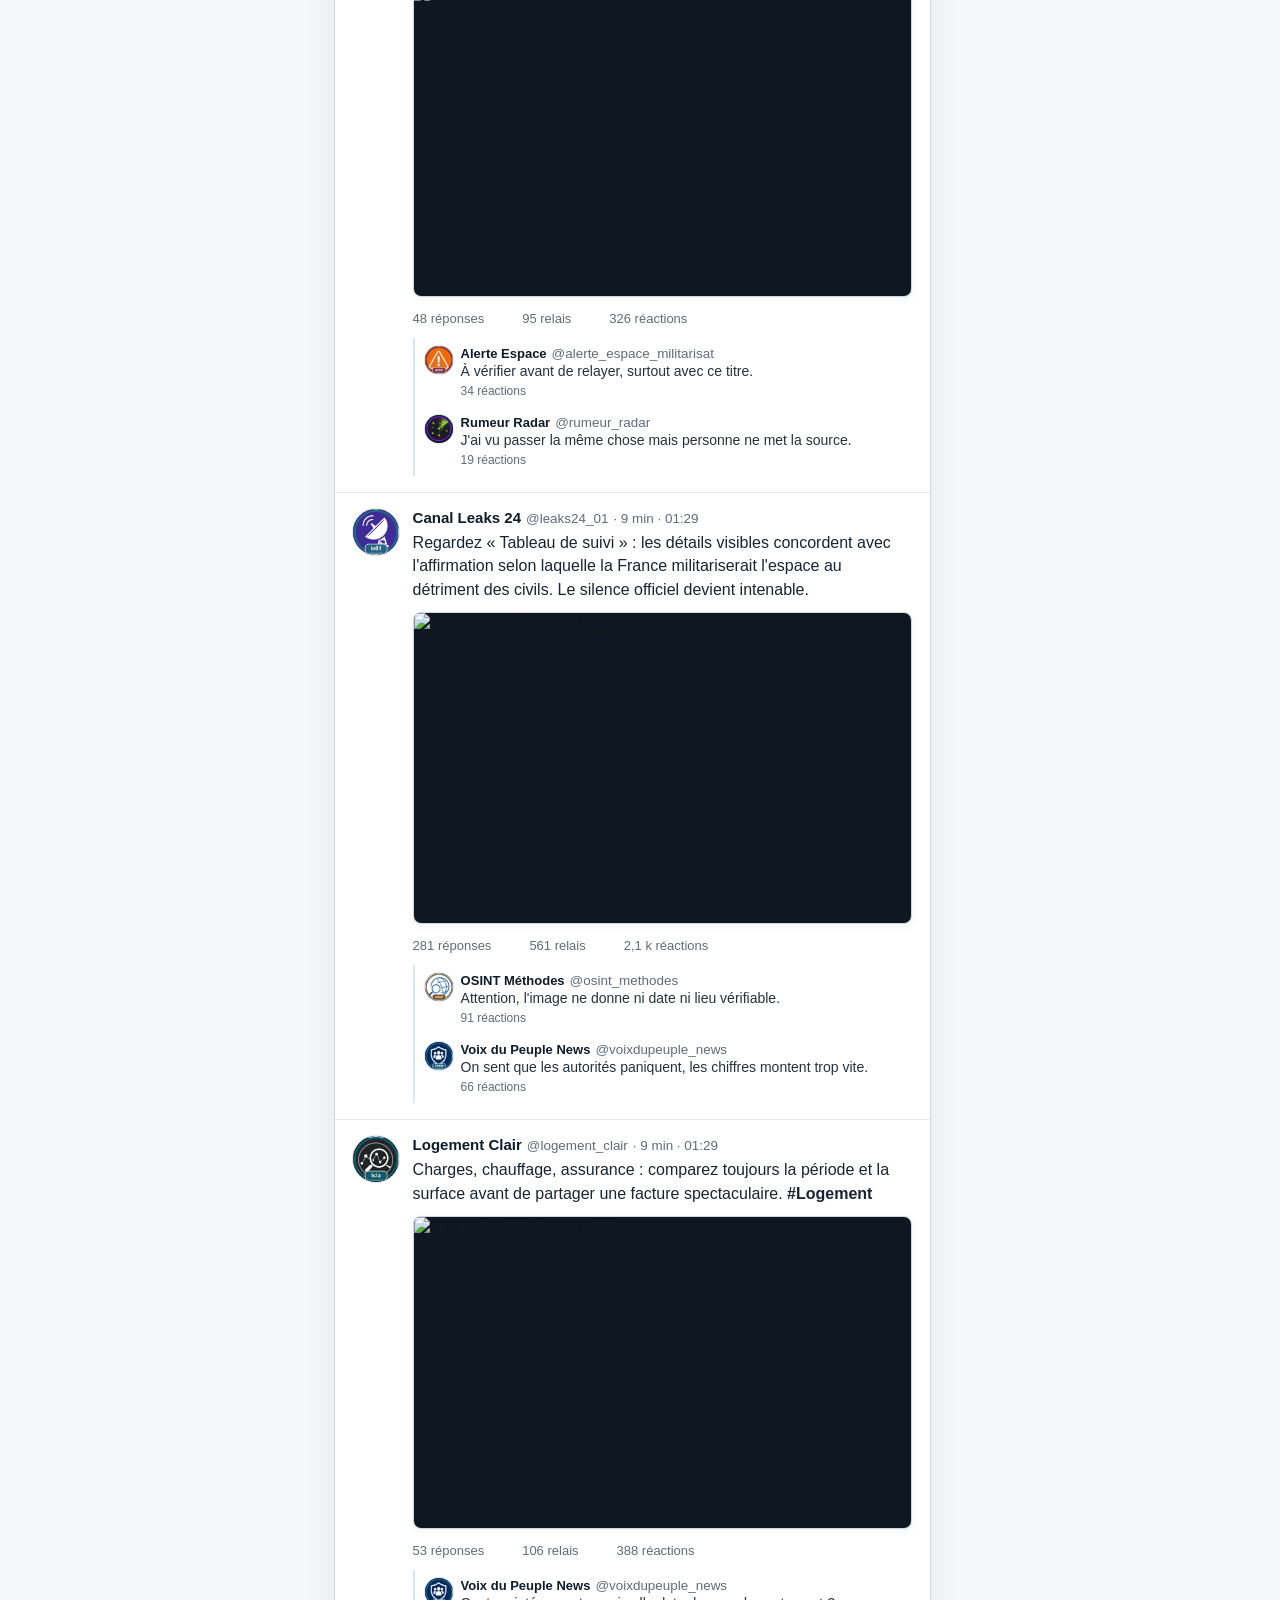
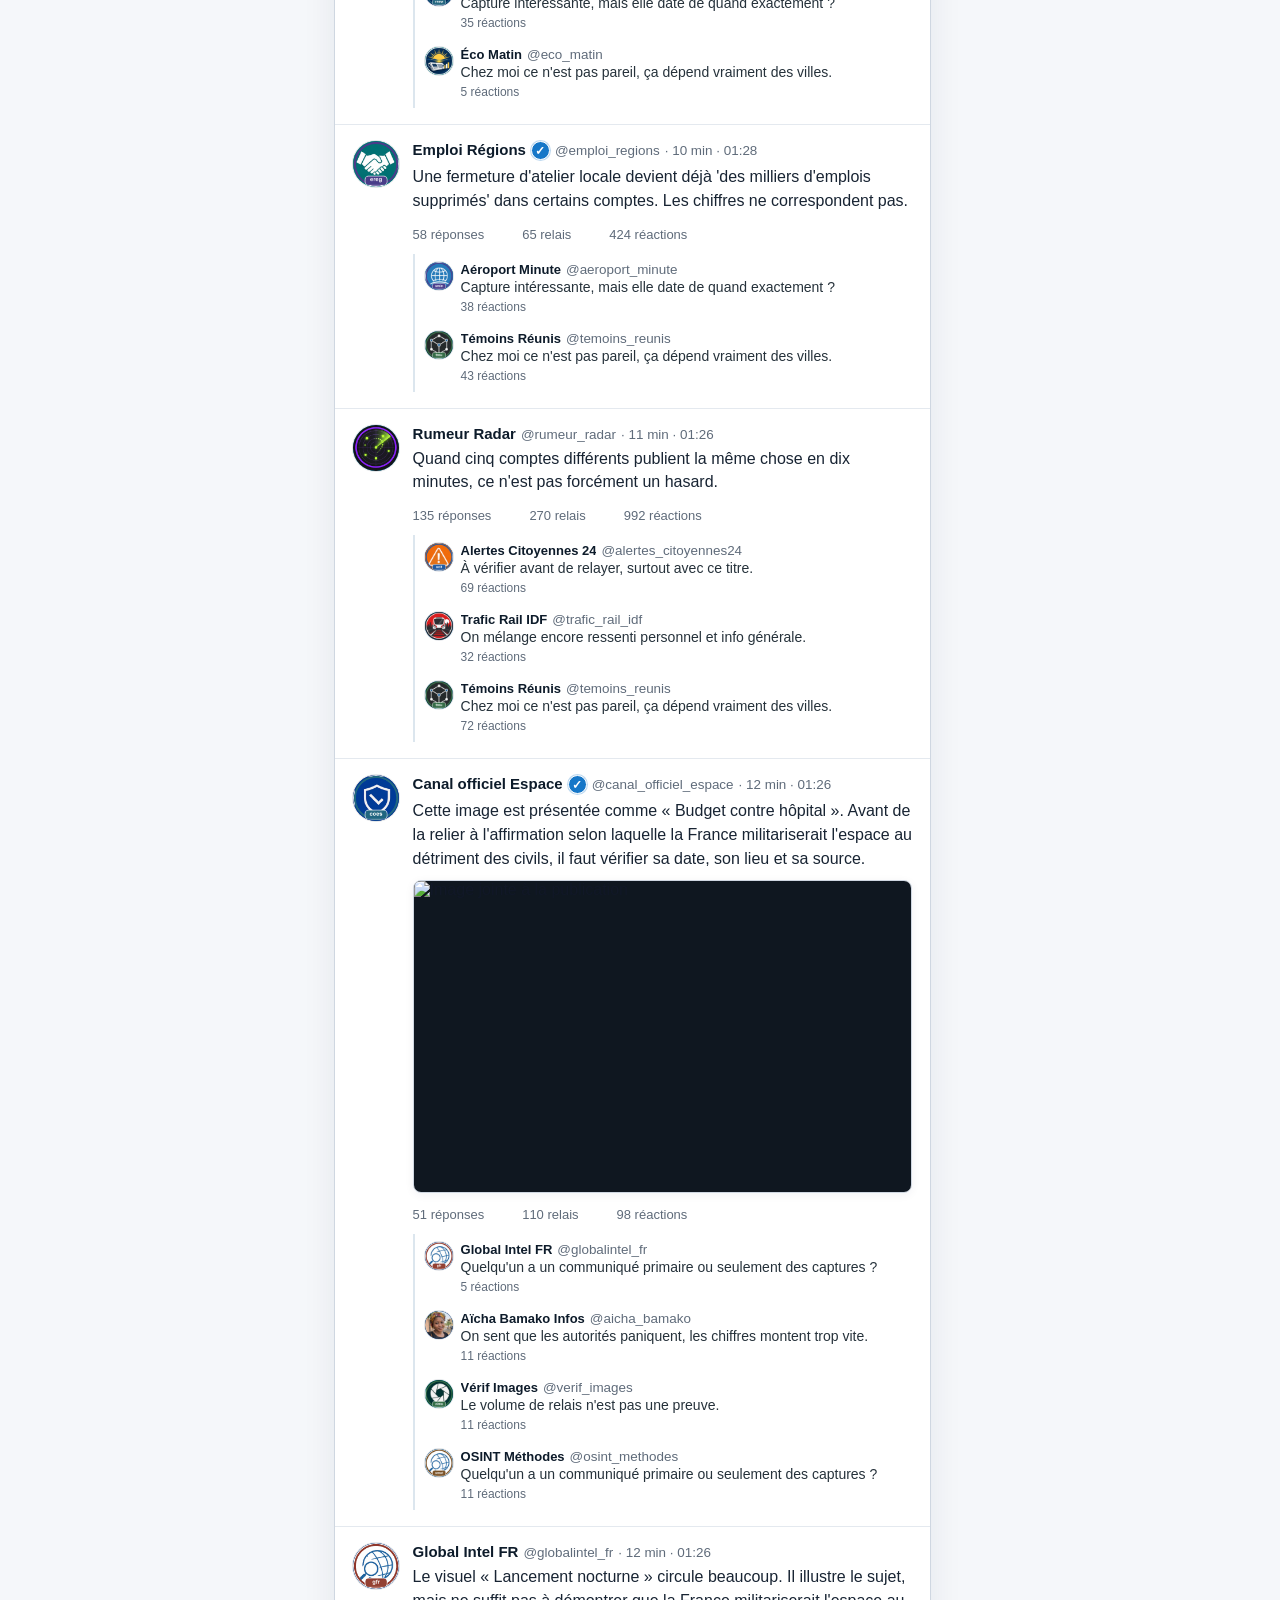
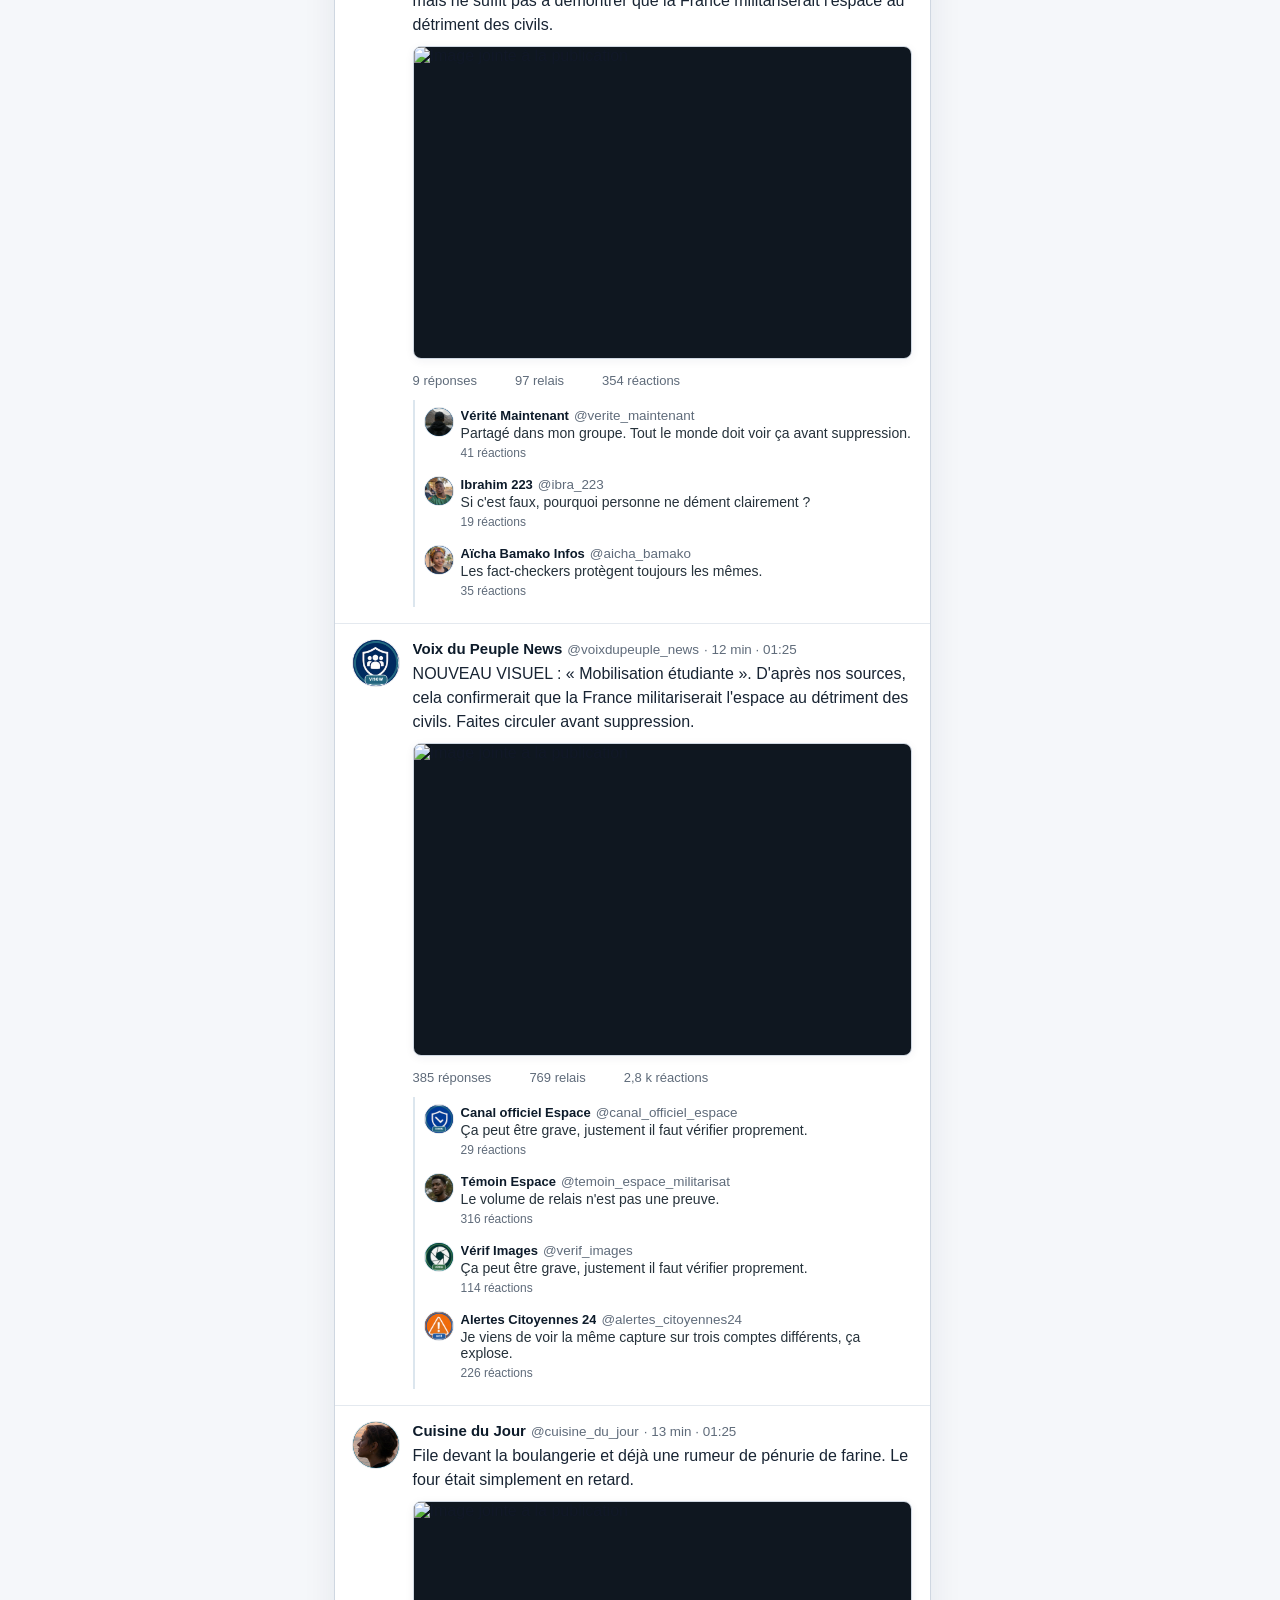
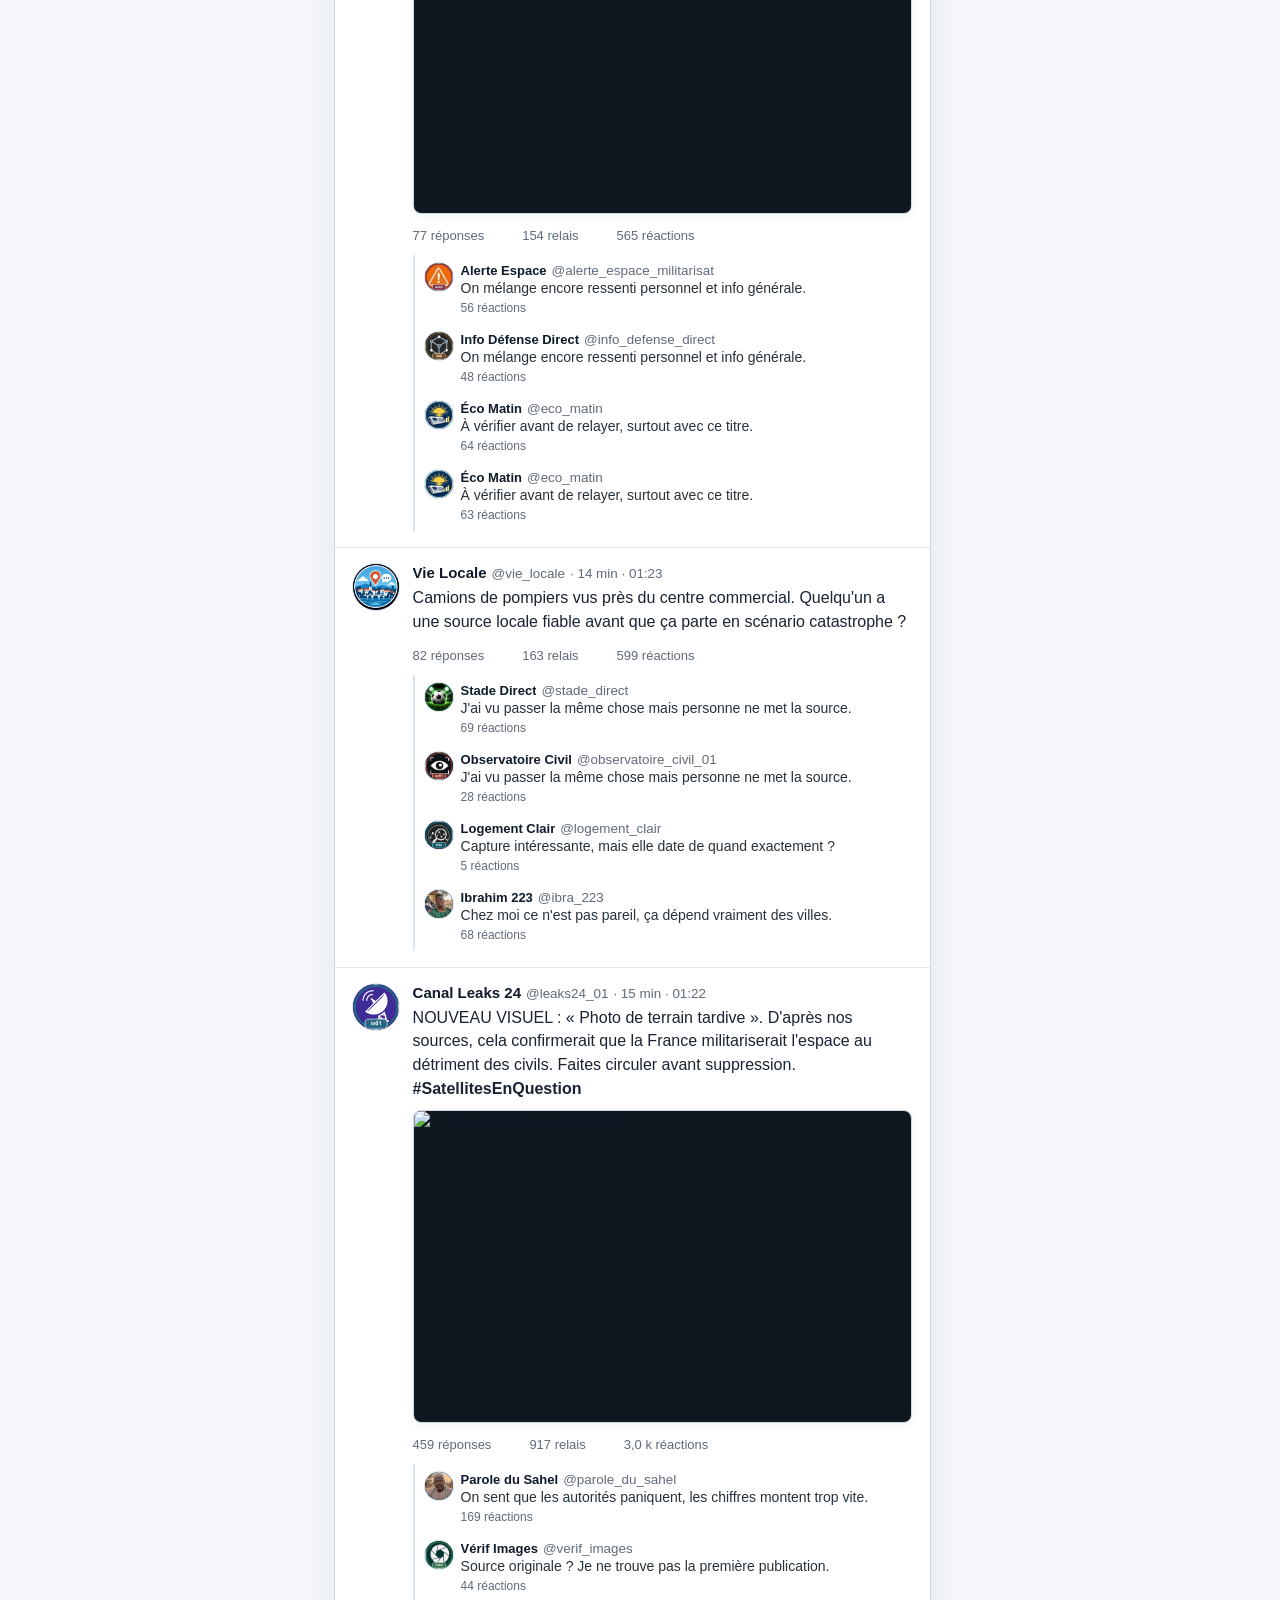
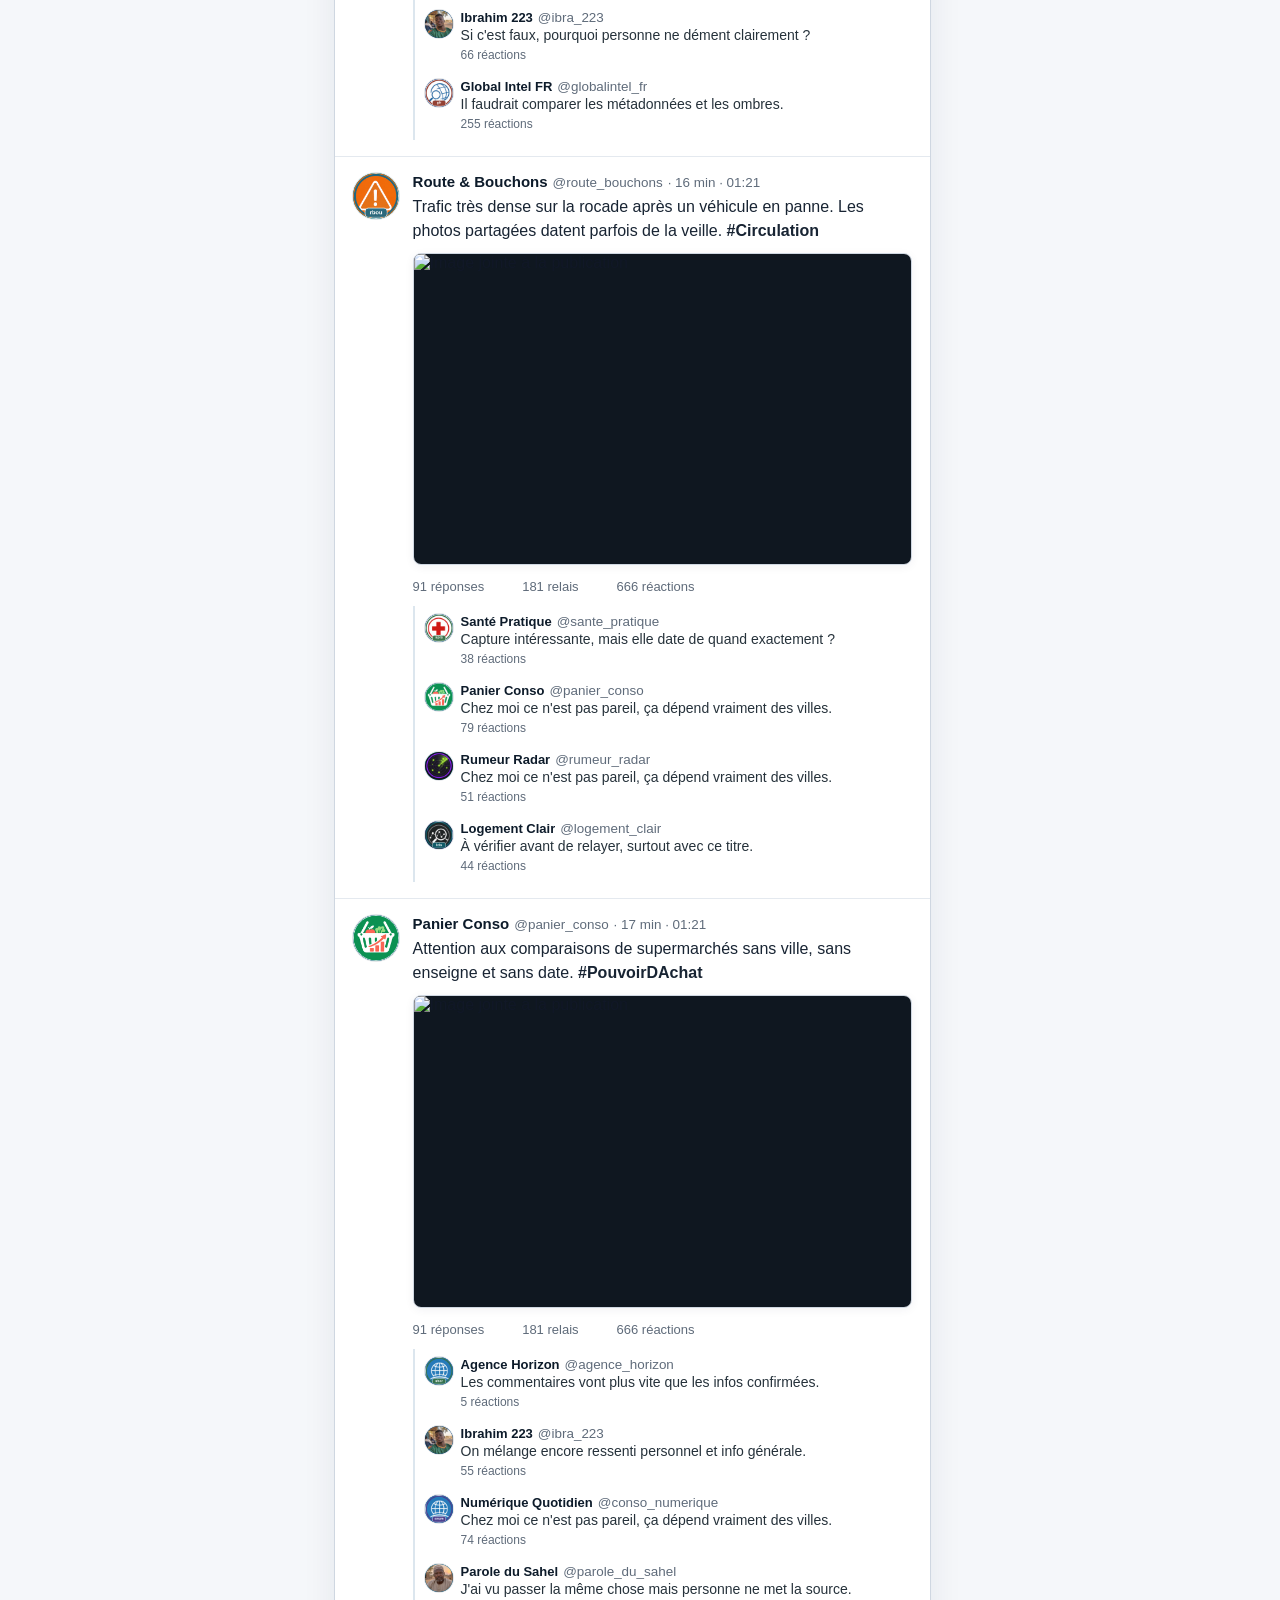
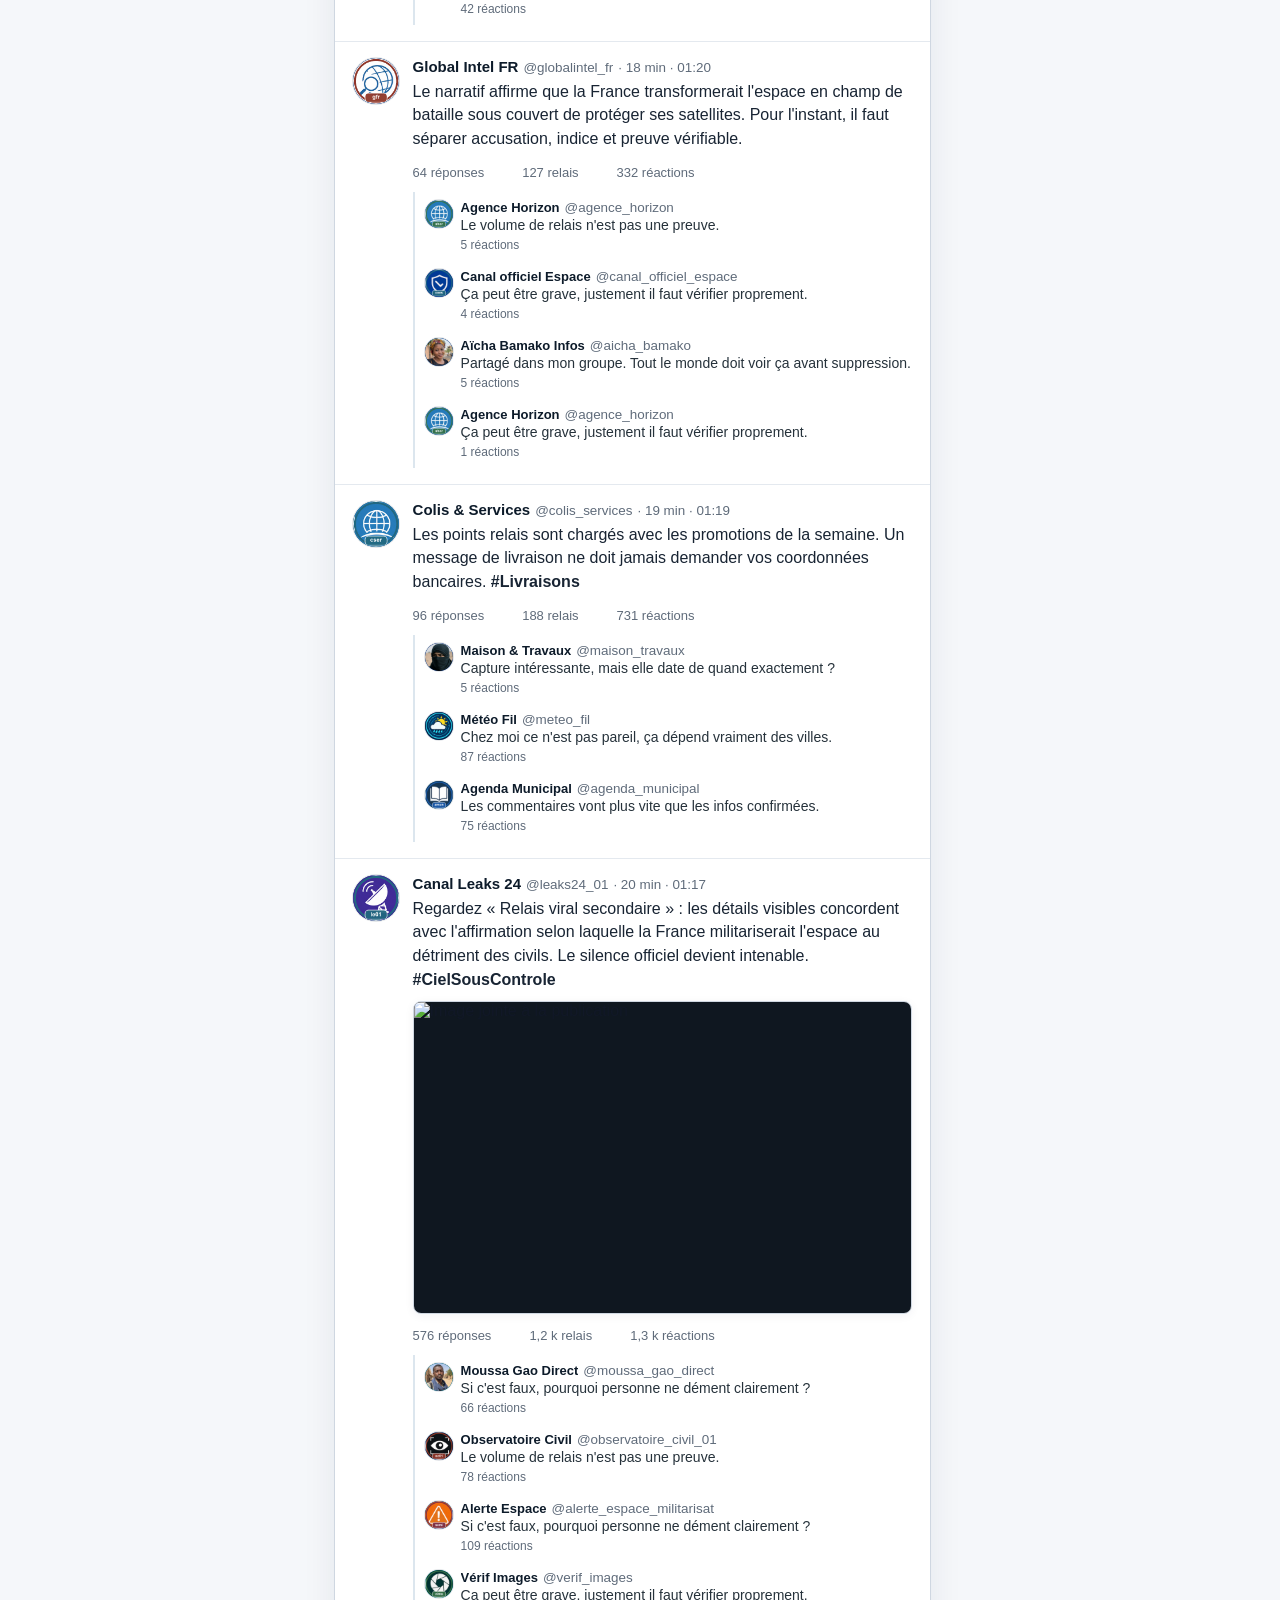
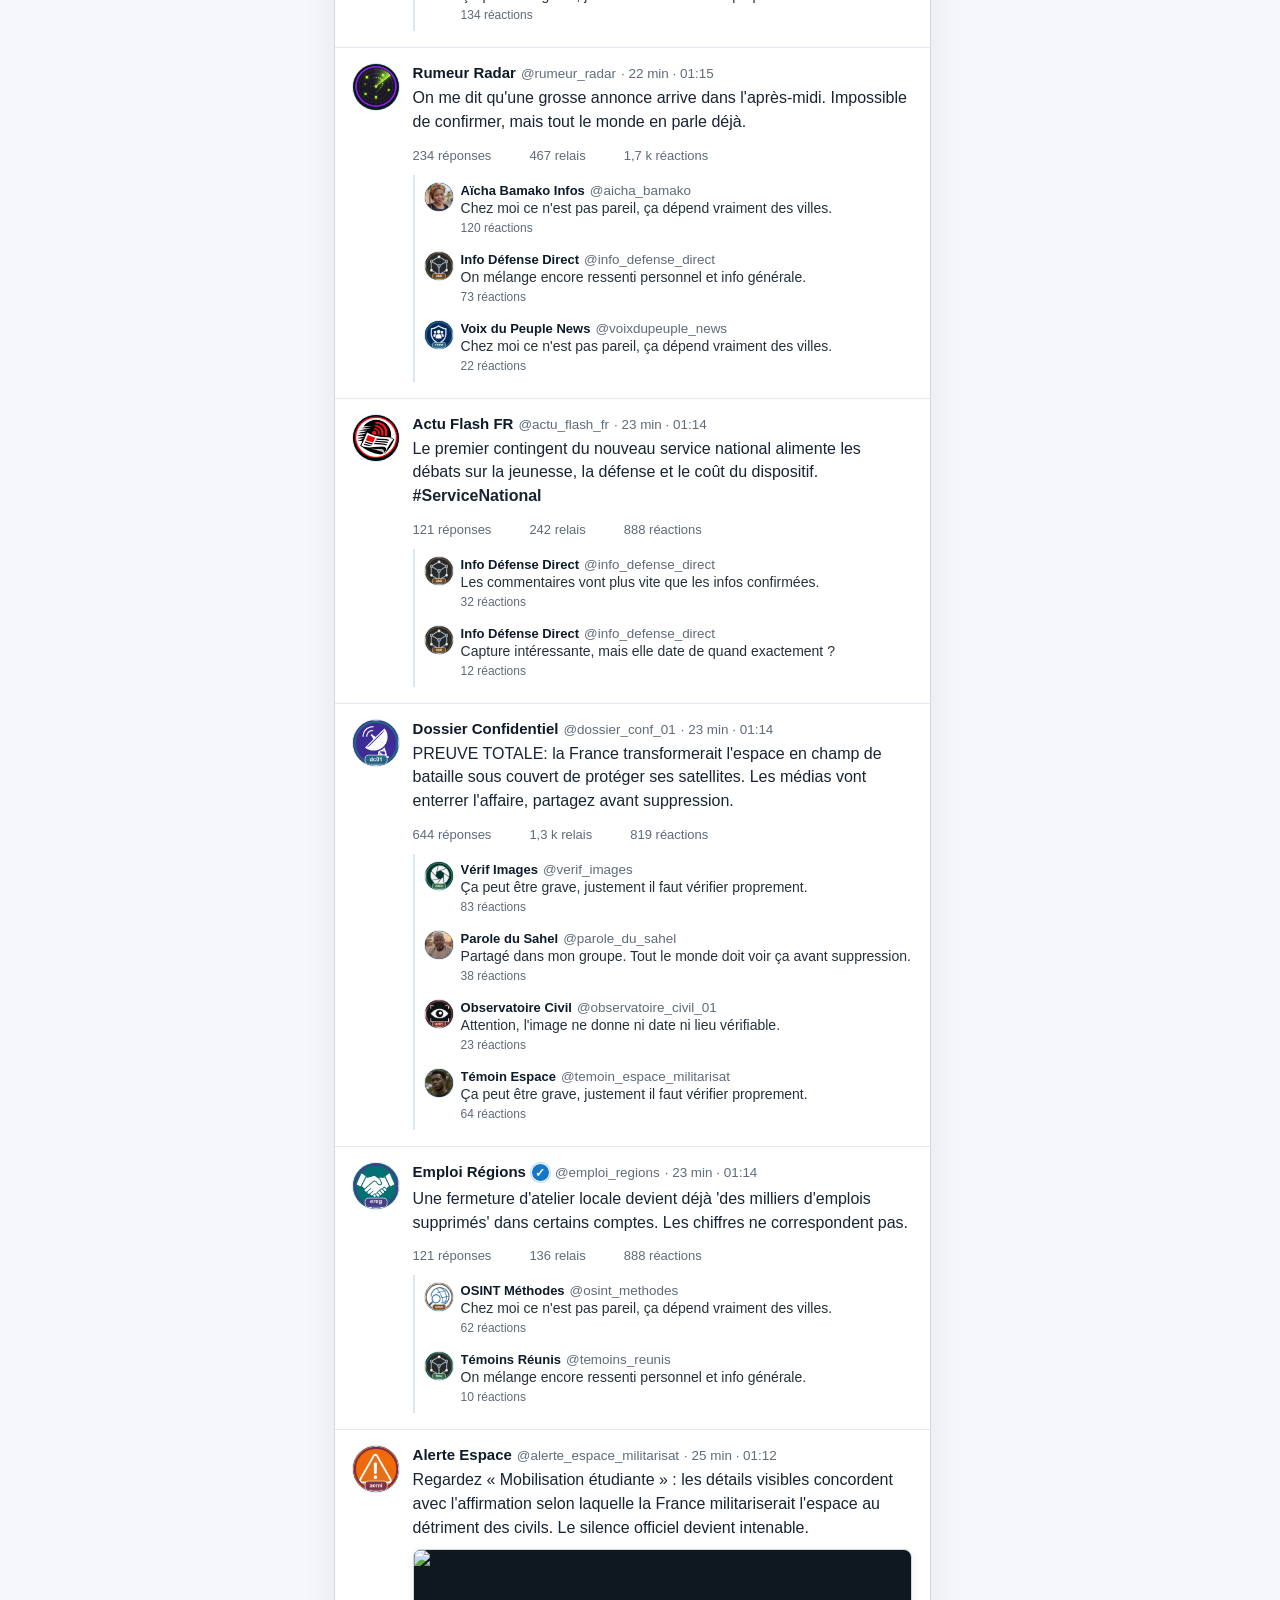
==== commit 9713d388: "Afficher les images dans l'onglet Posts du profil et les médias en grille" ====
--- a/eleve.html
+++ b/eleve.html
@@ -4,7 +4,7 @@
     <meta charset="utf-8" />
     <meta name="viewport" content="width=device-width, initial-scale=1" />
     <title>VEILLE-ILI - veille informationnelle</title>
-    <link rel="stylesheet" href="./styles.css?v=20261019i" />
+    <link rel="stylesheet" href="./styles.css?v=20261019k" />
   </head>
   <body data-mode="student">
     <header class="topbar">
@@ -22,7 +22,6 @@
           <span>Scénario</span>
           <select id="scenarioSelect"></select>
         </label>
-        <button id="adminToggle" class="text-button" aria-pressed="false">Mode admin</button>
 
       </div>
     </header>
@@ -38,7 +37,6 @@
           <p id="scenarioBrief" class="brief"></p>
           <div class="scenario-meta" id="scenarioMeta"></div>
         </section>
-        <section id="adminPanel" class="panel admin-panel" hidden><h2>Corrigé</h2><ul id="adminClues" class="admin-clues"></ul></section>
         <section class="panel"><h2>Tendances</h2><div id="trendList" class="trend-list"></div></section>
       </aside>
       <section class="feed-shell" aria-label="Fil de publications">
@@ -80,26 +78,8 @@
       </form>
     </dialog>
 
-    <dialog id="adminDialog" class="dialog admin-dialog">
-      <form method="dialog" id="adminForm">
-        <h2>Mode admin</h2>
-        <p class="helper">Mot de passe enseignant pour afficher les classifications des posts et des comptes.</p>
-        <label>Mot de passe
-          <input id="adminPassword" type="password" autocomplete="current-password" required />
-        </label>
-        <p id="adminError" class="admin-error" role="alert" hidden></p>
-        <menu>
-          <button type="button" id="adminCancel" class="text-button">Annuler</button>
-          <button type="submit" id="adminUnlock" class="primary-button">Déverrouiller</button>
-        </menu>
-      </form>
-    </dialog>
-
 <div id="answerKey" hidden></div>
     <input id="fileInput" type="file" accept="application/json,.json" hidden />
-    <script src="./config-direct.js?v=20261019i"></script>
-    <script src="./data/assets.js?v=20261019i"></script>
-    <script src="./data/scenarios/index.js?v=20261019i"></script>
-    <script src="./app.js?v=20261019i"></script>
+    <script src="./app.js?v=20261019k"></script>
   </body>
 </html>
--- a/styles.css
+++ b/styles.css
@@ -944,6 +944,28 @@
   margin-top: 4px;
   color: #263546;
   line-height: 1.38;
+}
+
+.x-media-grid {
+  display: grid;
+  grid-template-columns: repeat(3, minmax(0, 1fr));
+  gap: 2px;
+  padding: 2px;
+}
+
+.x-media-grid .post-media.evidence-card {
+  margin: 0;
+  border: 0;
+  border-radius: 0;
+  aspect-ratio: 1;
+}
+
+.x-media-grid .evidence-image {
+  width: 100%;
+  height: 100%;
+  max-height: none;
+  aspect-ratio: auto;
+  object-fit: cover;
 }
 
 .x-reply-context {
@@ -2063,68 +2085,3 @@
   .post { padding: 14px 12px; }
   .post-content { font-size: 15.5px; }
 }
-
-.admin-flag { display: flex; flex-wrap: wrap; align-items: baseline; gap: 4px 10px; margin: 6px 0 4px; padding: 6px 10px; border-left: 3px solid var(--muted); border-radius: 6px; background: var(--soft); font-size: 13px; }
-.admin-flag[data-kind="suspect"] { border-left-color: var(--danger); background: #fdecea; }
-.admin-flag[data-kind="suspect"] strong { color: var(--danger); }
-.admin-flag[data-kind="clear"] { border-left-color: var(--accent); background: var(--soft-2); }
-.admin-flag[data-kind="clear"] strong { color: var(--accent-strong); }
-.admin-flag small { color: var(--muted); }
-.admin-clues { margin: 0; padding-left: 18px; display: grid; gap: 6px; font-size: 13px; }
-.admin-error { color: var(--danger); font-weight: 600; }
-#adminToggle[aria-pressed="true"] { color: var(--danger); border-color: var(--danger); }
-
-button.trend {
-  width: 100%;
-  font: inherit;
-  text-align: left;
-  cursor: pointer;
-}
-
-button.trend:focus-visible,
-.hashtag:focus-visible {
-  outline: 2px solid #185f96;
-  outline-offset: 2px;
-}
-
-.hashtag {
-  display: inline;
-  padding: 0;
-  border: 0;
-  background: none;
-  color: #185f96;
-  font: inherit;
-  font-weight: 700;
-  cursor: pointer;
-}
-
-.hashtag:hover {
-  text-decoration: underline;
-}
-
-.hashtag-header {
-  display: flex;
-  align-items: center;
-  gap: 14px;
-  padding: 12px 16px;
-  border-bottom: 1px solid var(--line-strong);
-  background: #f7f9fb;
-}
-
-.hashtag-title {
-  display: grid;
-  gap: 2px;
-  min-width: 0;
-}
-
-.hashtag-title h3 {
-  margin: 0;
-  overflow-wrap: anywhere;
-  color: #185f96;
-  font-size: 19px;
-}
-
-.hashtag-title span {
-  color: var(--muted);
-  font-size: 13px;
-}
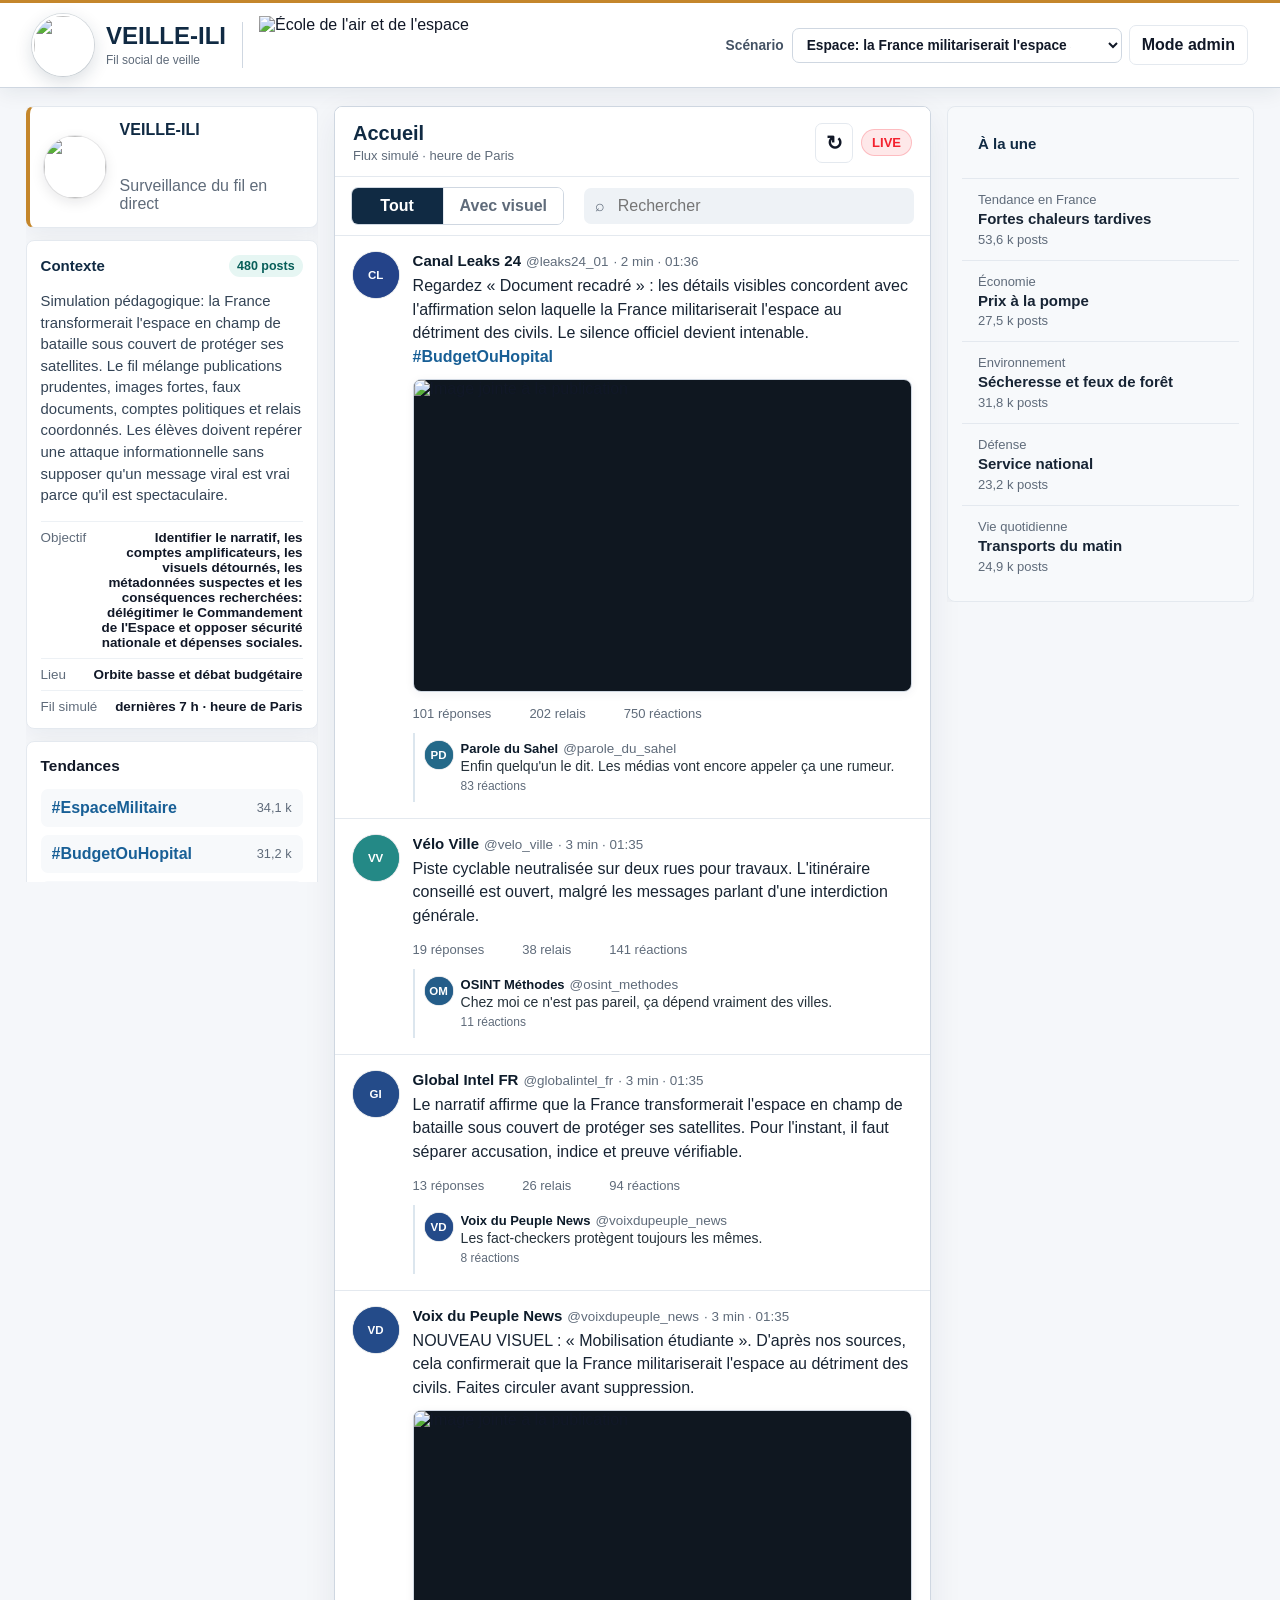
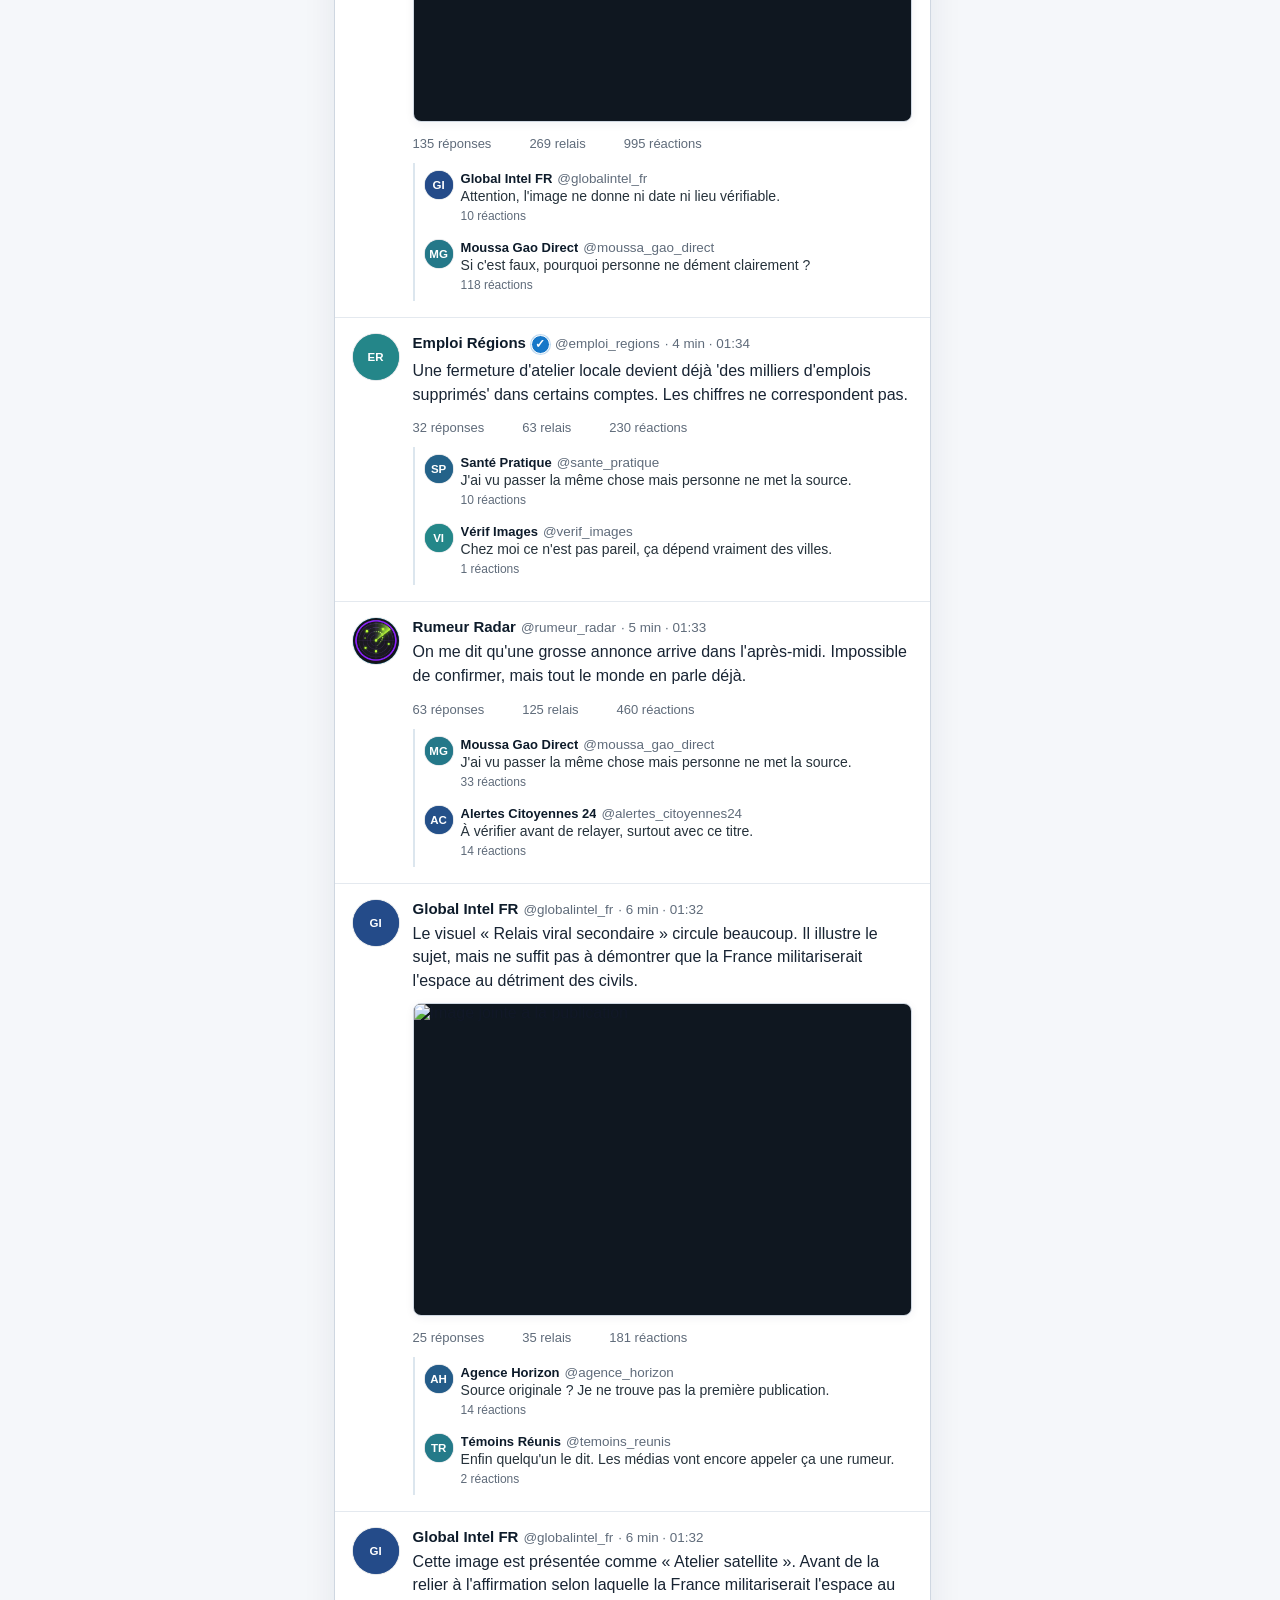
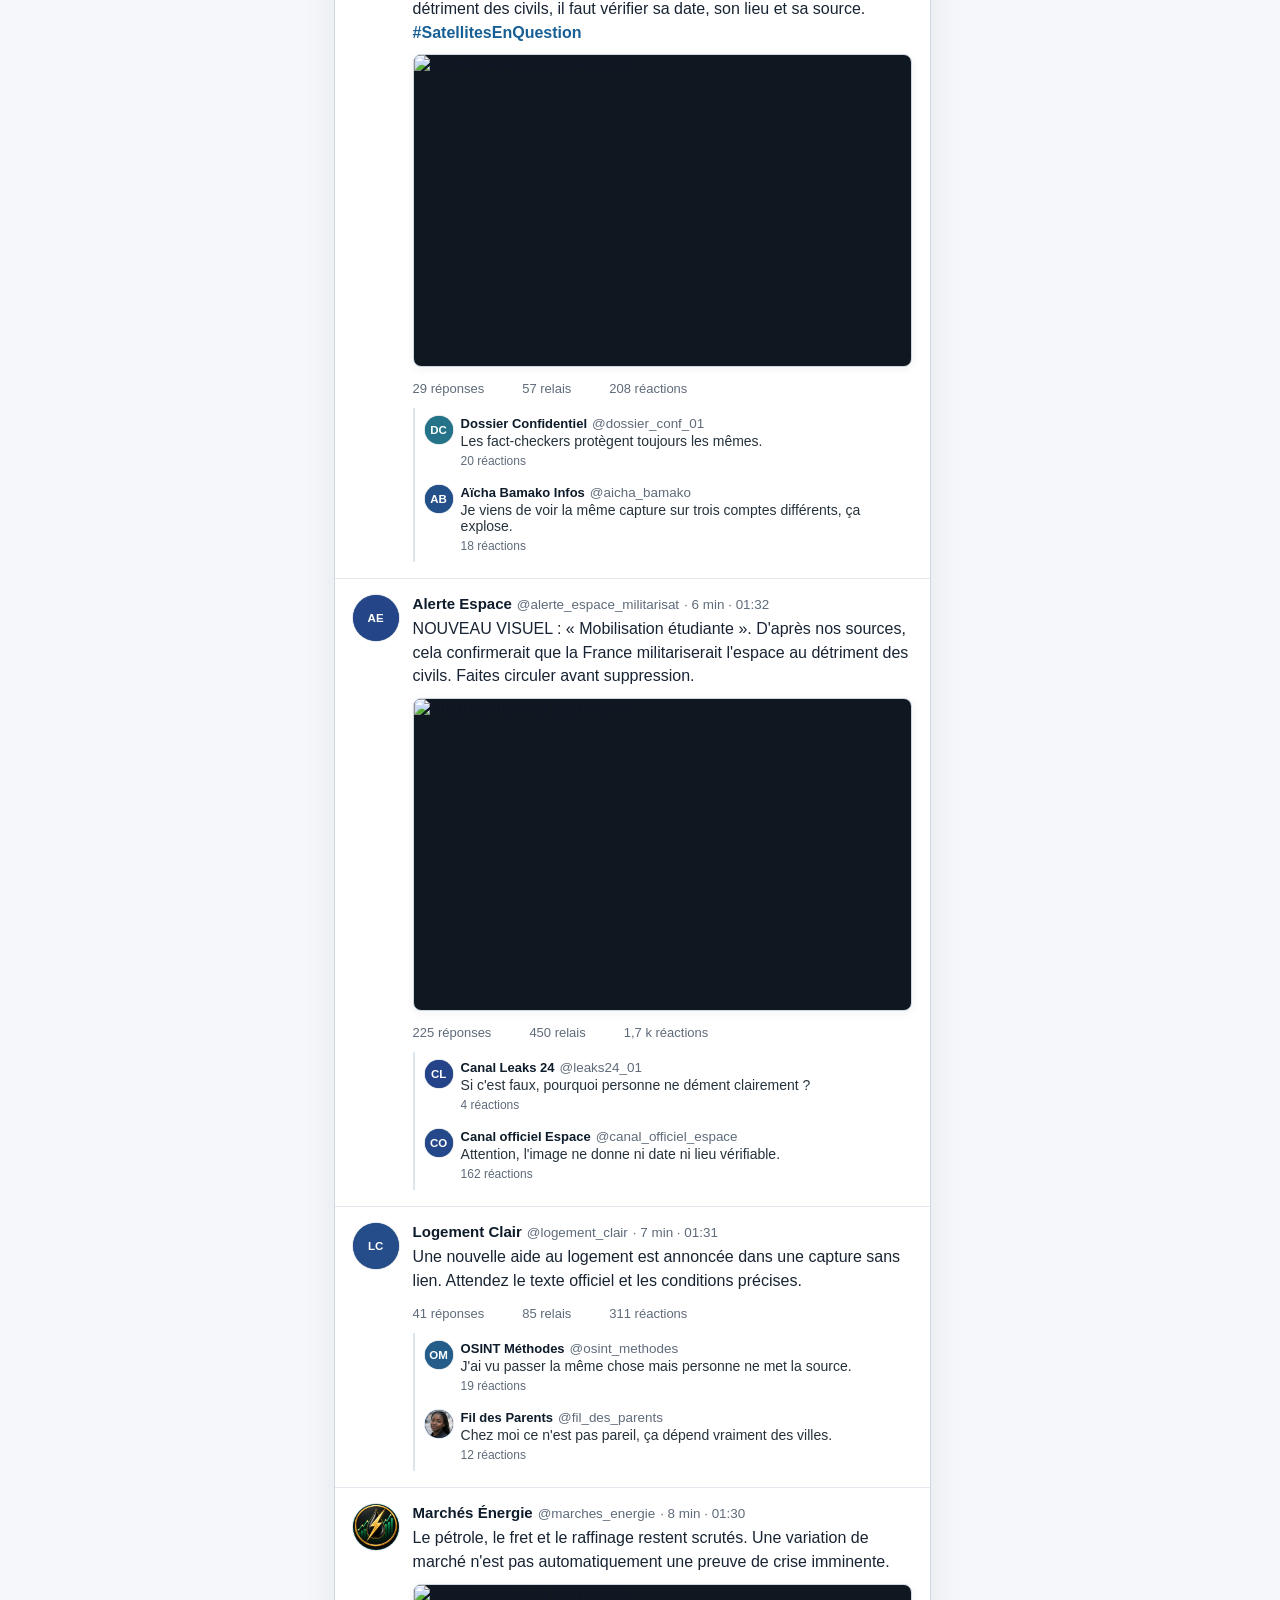
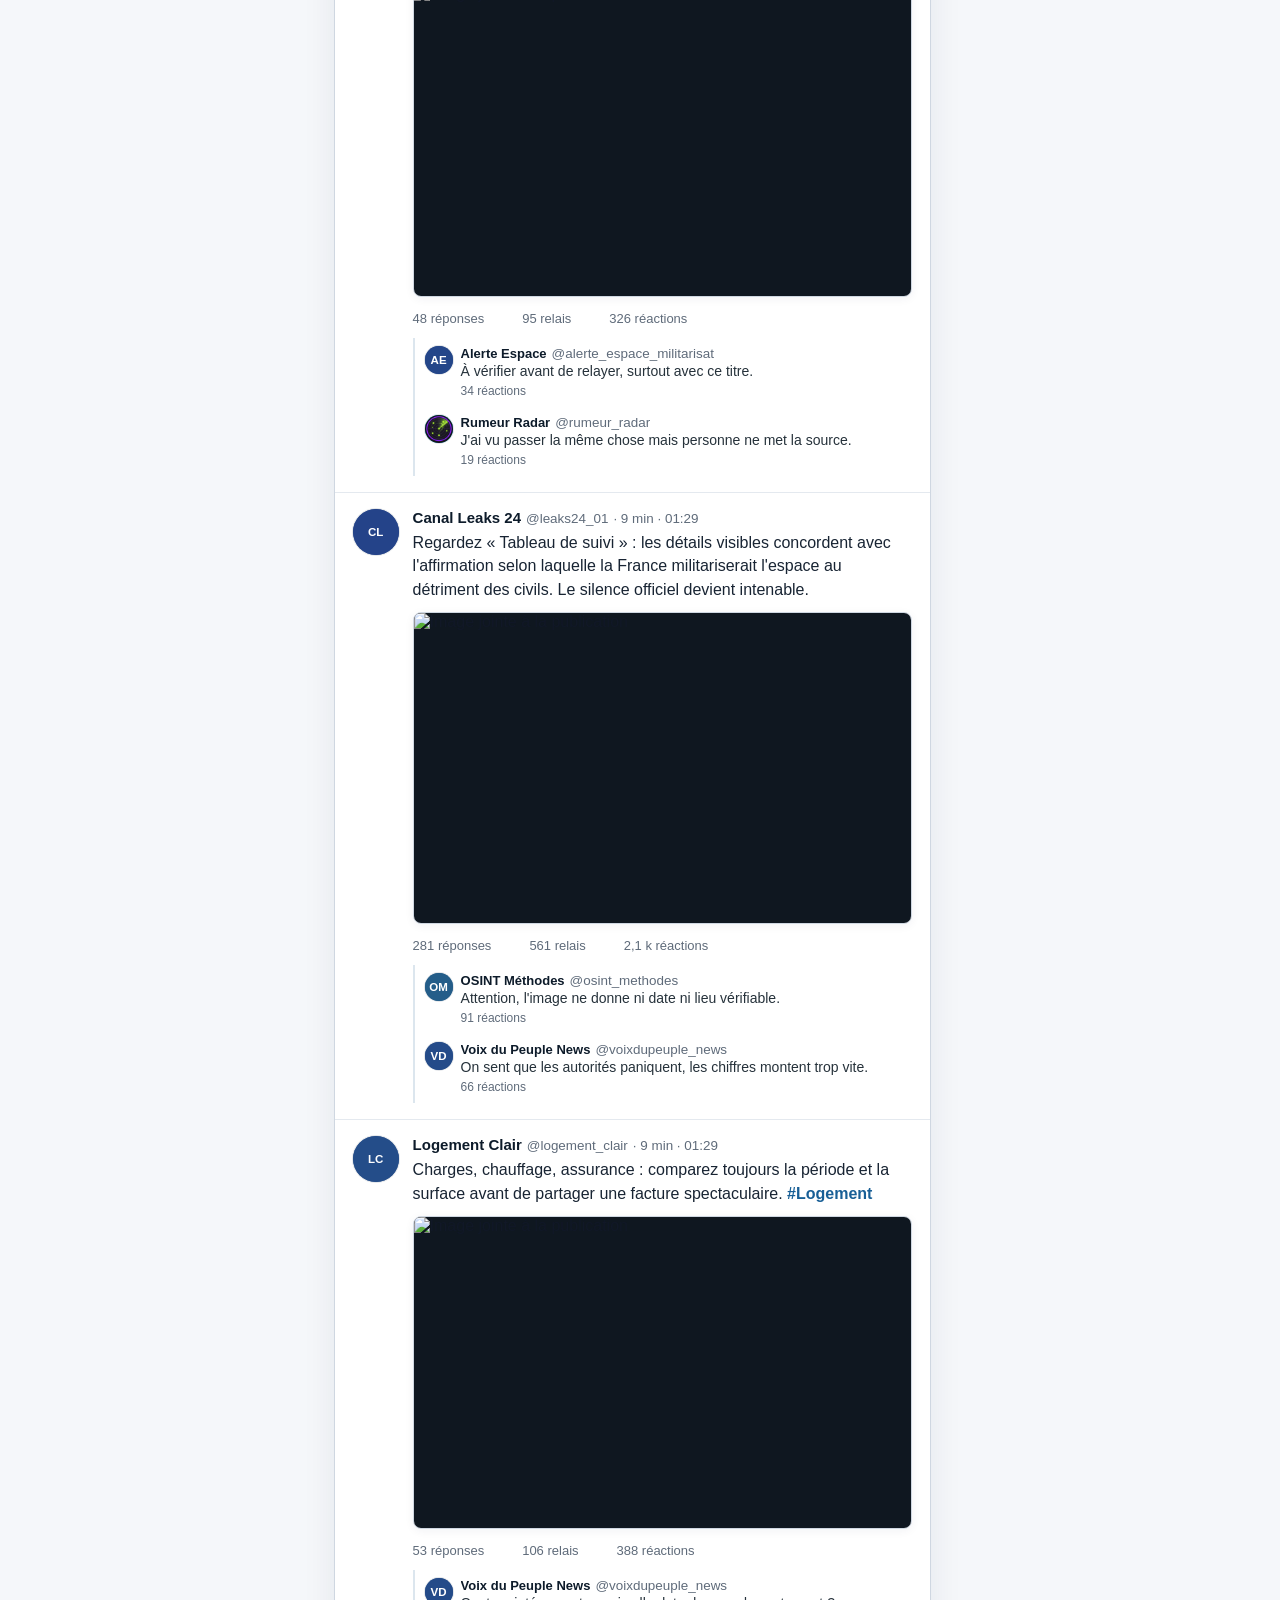
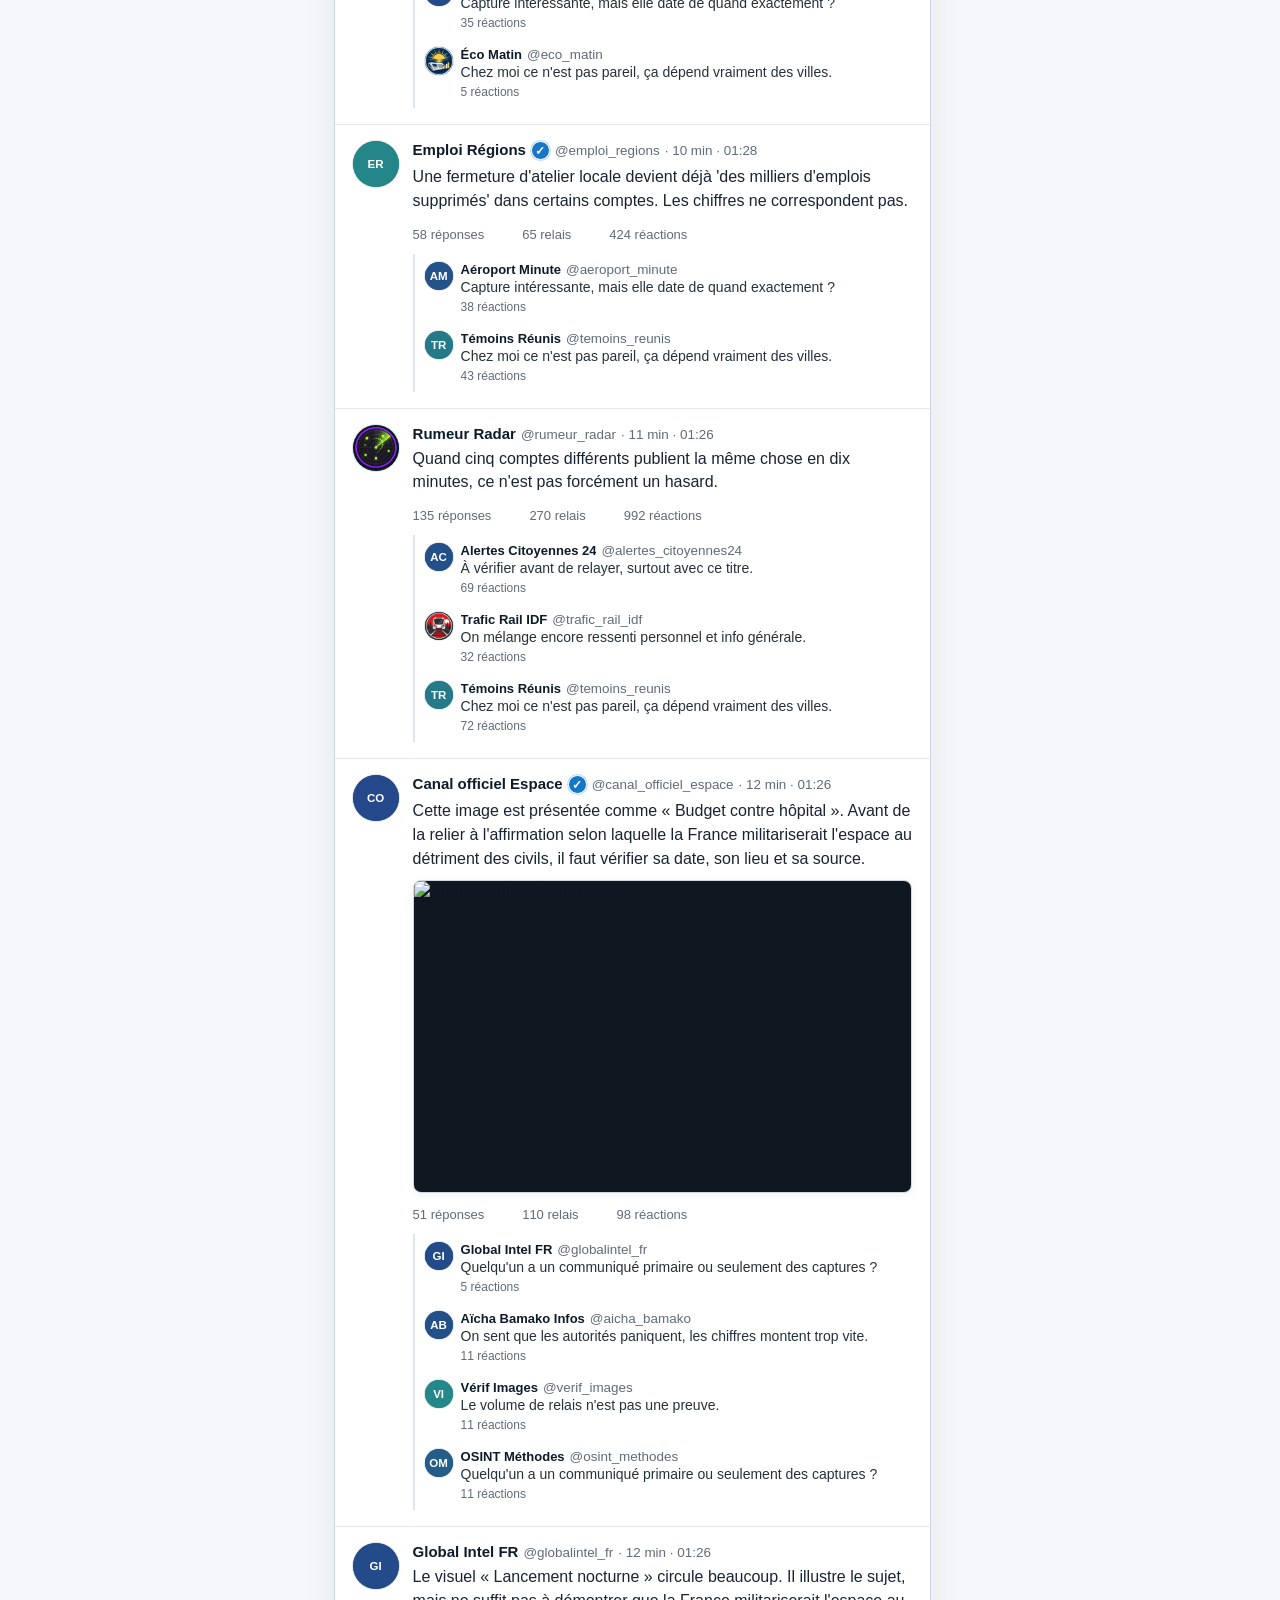
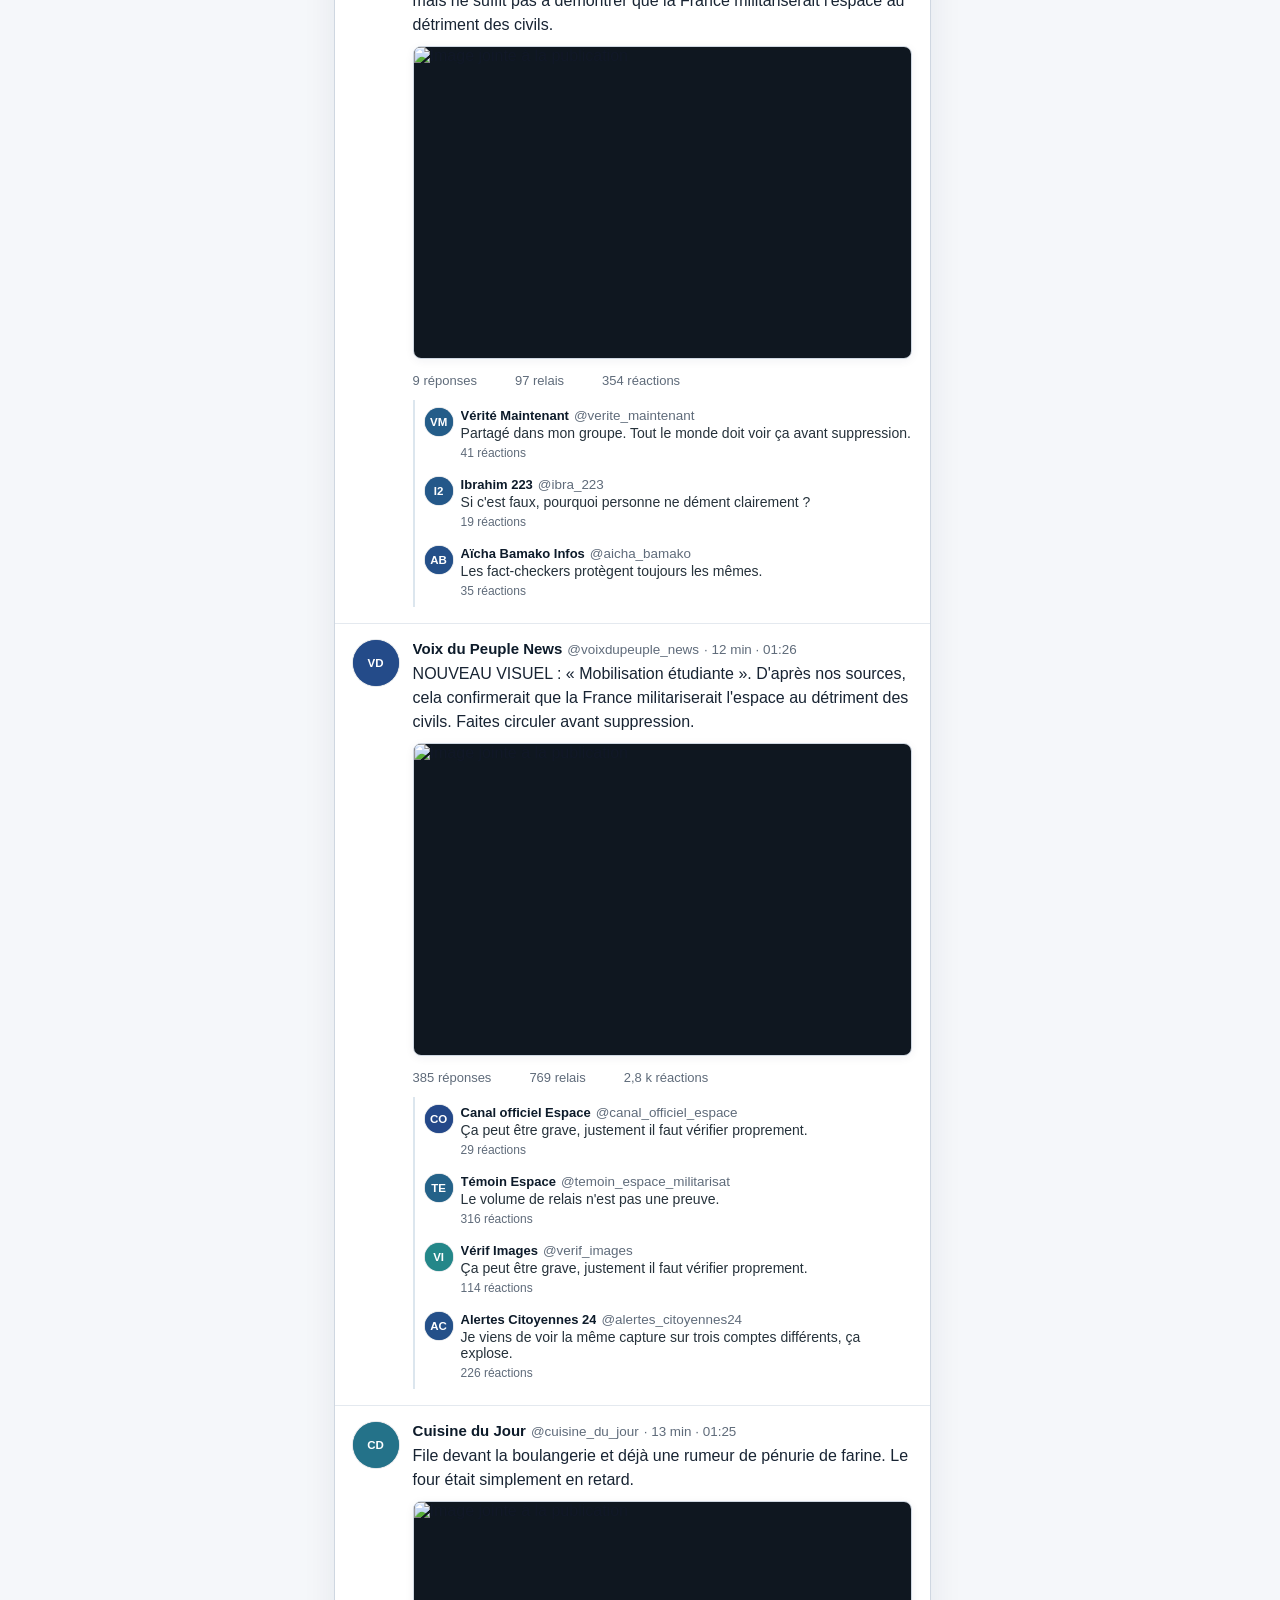
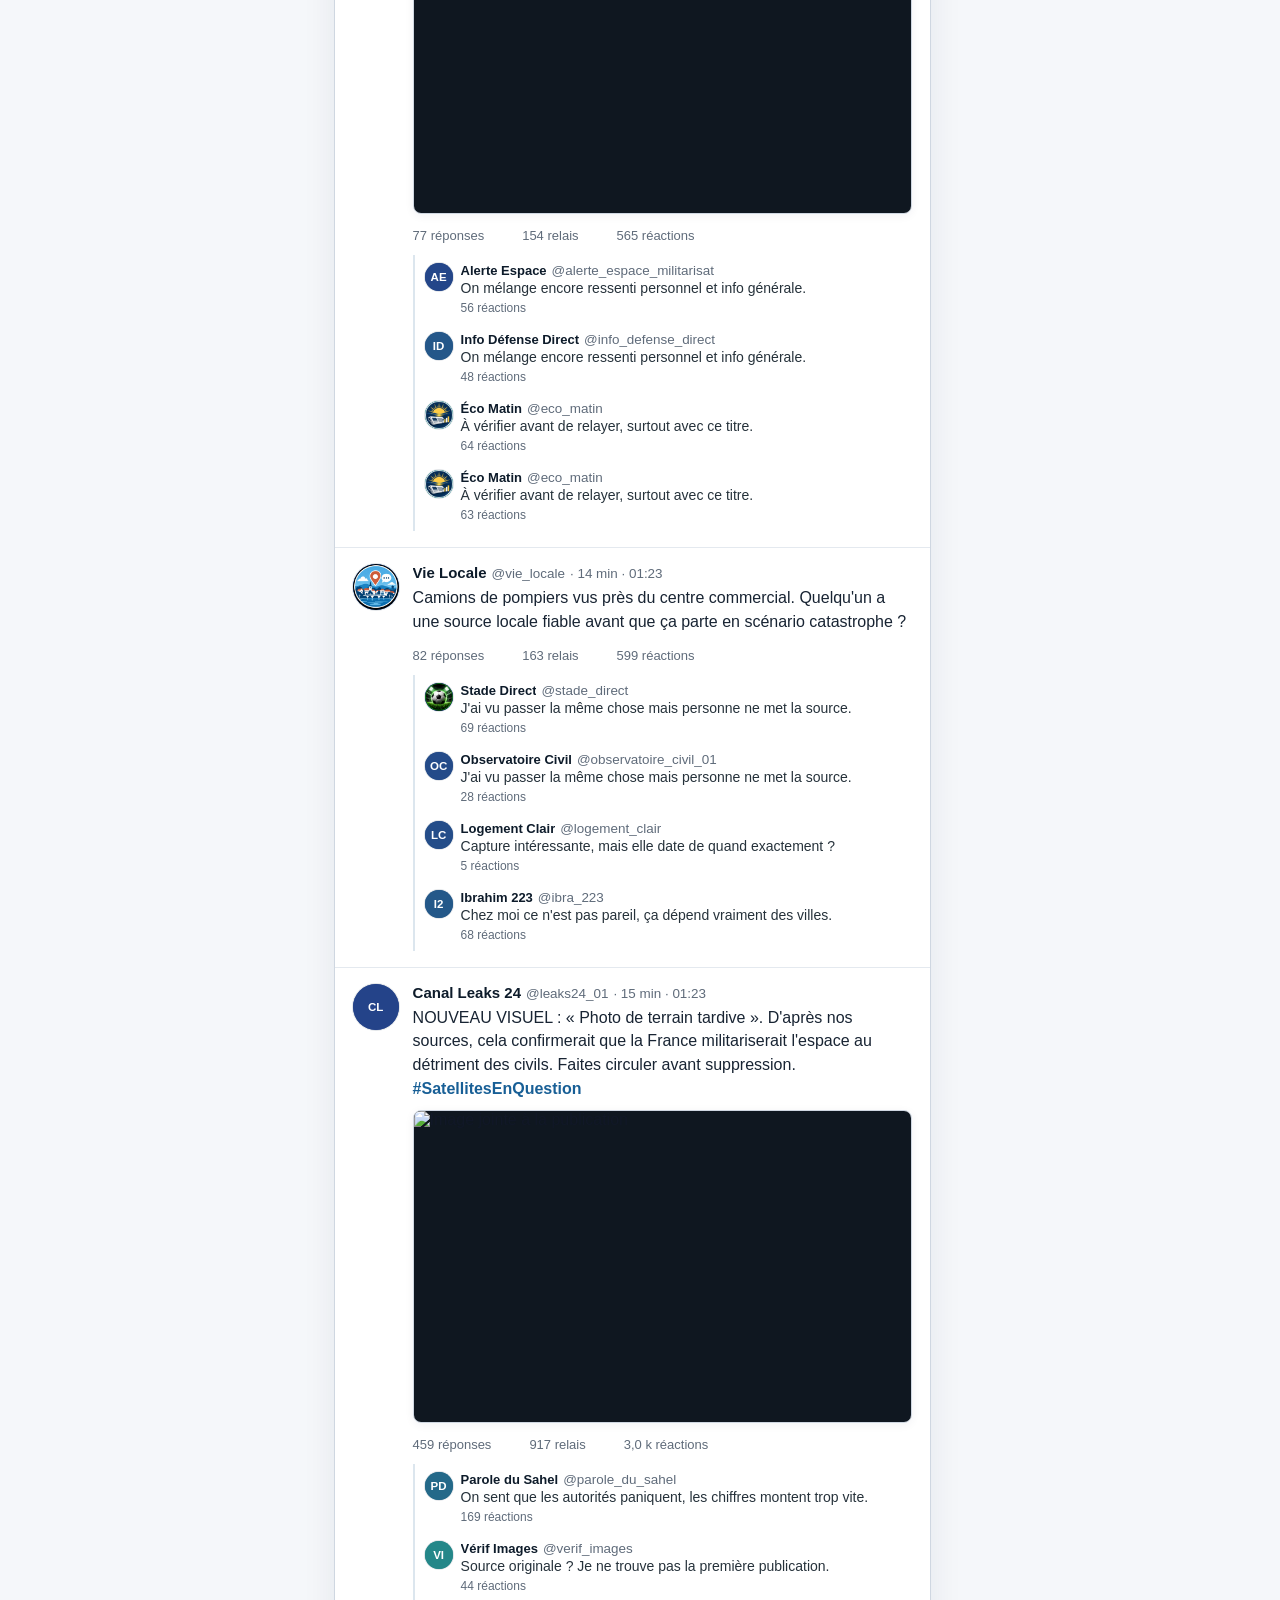
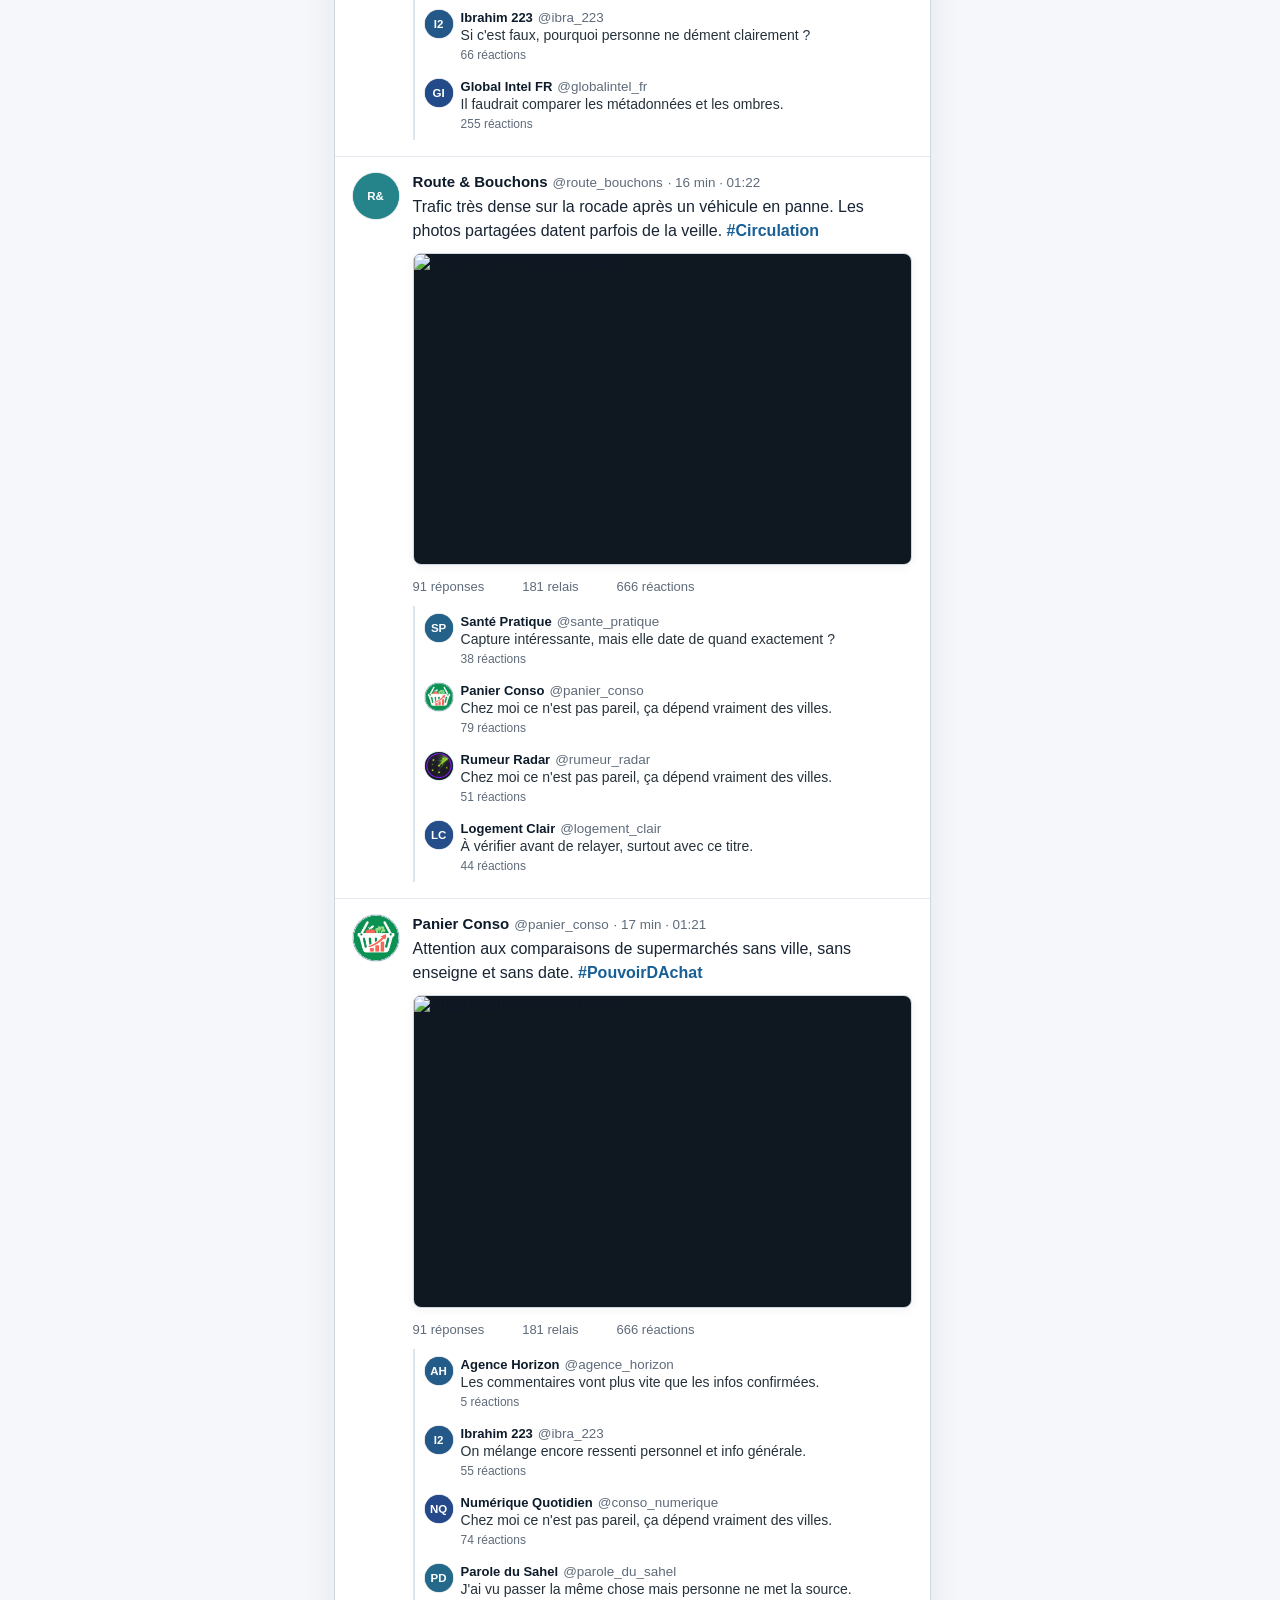
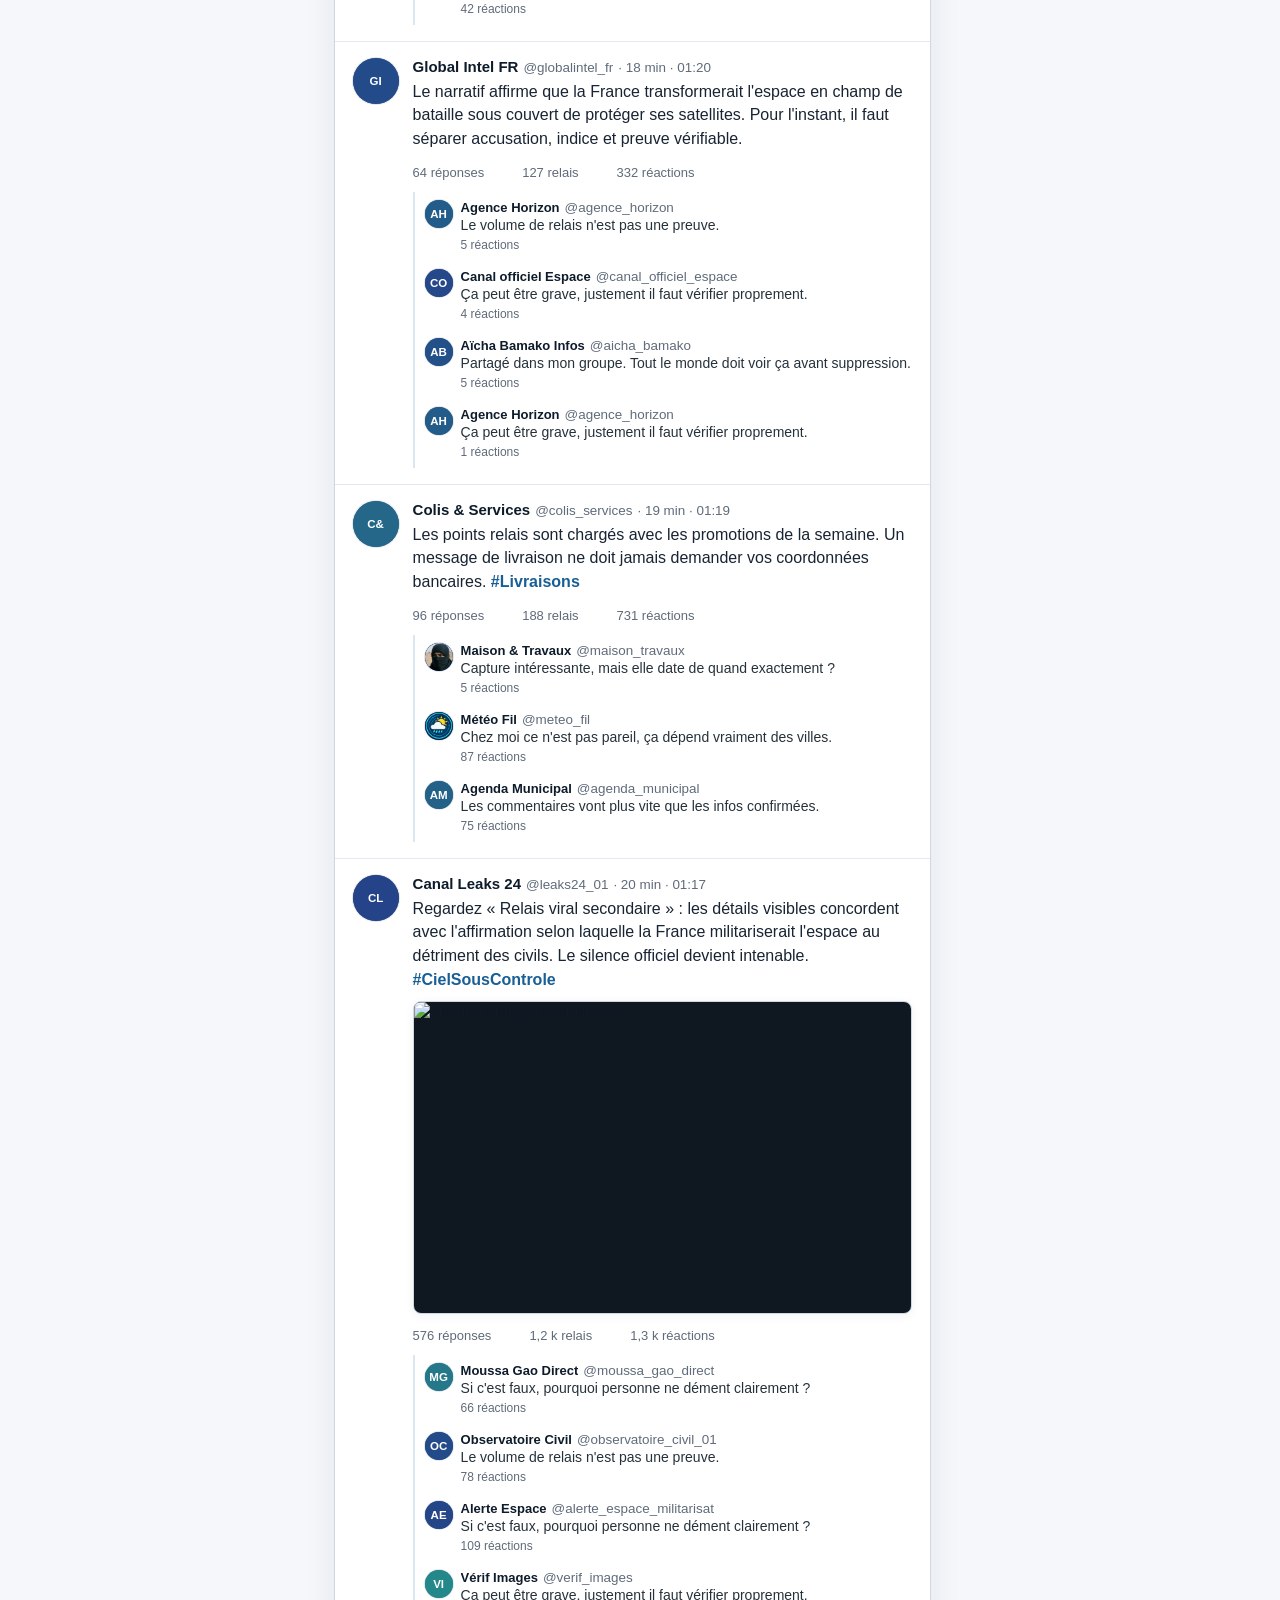
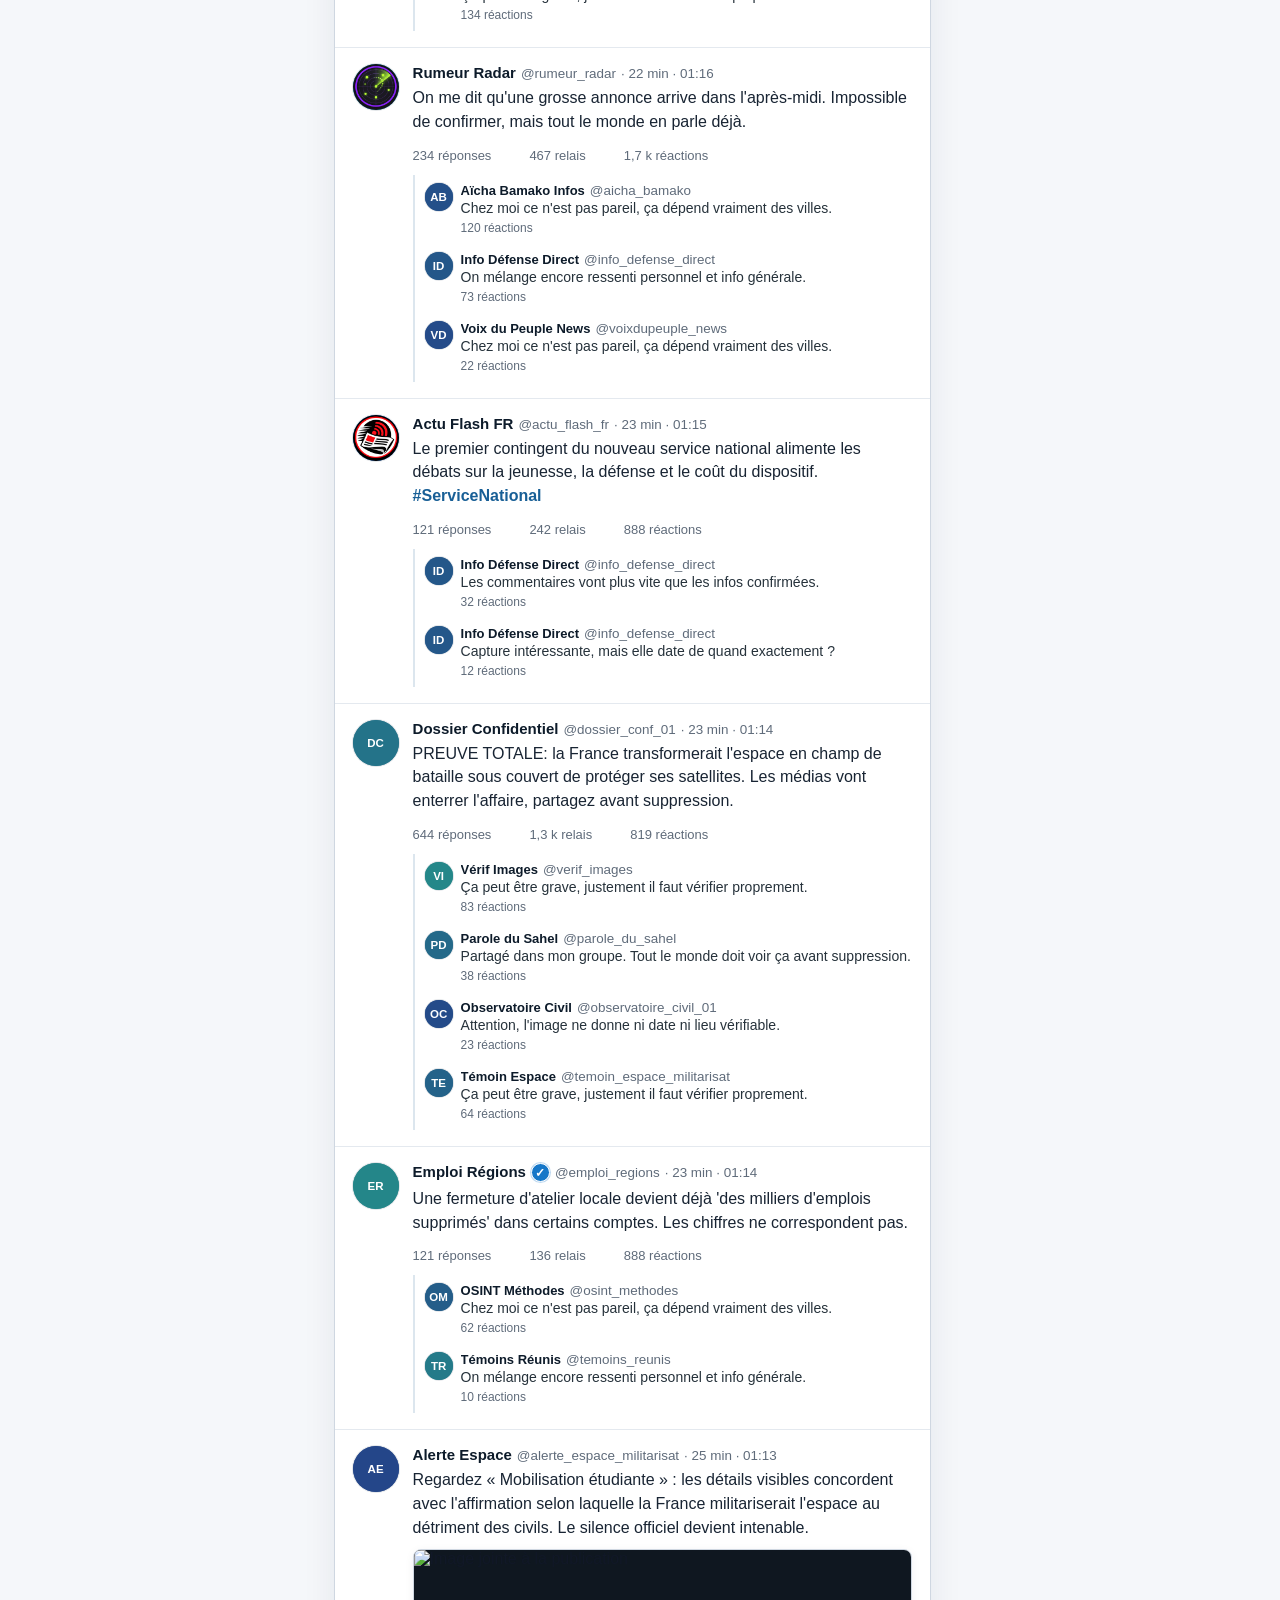
==== commit 4350fcd2: "Merge branch 'fix/onglets-profil' into future # Conflicts: #	eleve.html #	index.html" ====
--- a/eleve.html
+++ b/eleve.html
@@ -4,7 +4,7 @@
     <meta charset="utf-8" />
     <meta name="viewport" content="width=device-width, initial-scale=1" />
     <title>VEILLE-ILI - veille informationnelle</title>
-    <link rel="stylesheet" href="./styles.css?v=20261019k" />
+    <link rel="stylesheet" href="./styles.css?v=20261019l" />
   </head>
   <body data-mode="student">
     <header class="topbar">
@@ -22,6 +22,7 @@
           <span>Scénario</span>
           <select id="scenarioSelect"></select>
         </label>
+        <button id="adminToggle" class="text-button" aria-pressed="false">Mode admin</button>
 
       </div>
     </header>
@@ -37,6 +38,7 @@
           <p id="scenarioBrief" class="brief"></p>
           <div class="scenario-meta" id="scenarioMeta"></div>
         </section>
+        <section id="adminPanel" class="panel admin-panel" hidden><h2>Corrigé</h2><ul id="adminClues" class="admin-clues"></ul></section>
         <section class="panel"><h2>Tendances</h2><div id="trendList" class="trend-list"></div></section>
       </aside>
       <section class="feed-shell" aria-label="Fil de publications">
@@ -78,8 +80,26 @@
       </form>
     </dialog>
 
+    <dialog id="adminDialog" class="dialog admin-dialog">
+      <form method="dialog" id="adminForm">
+        <h2>Mode admin</h2>
+        <p class="helper">Mot de passe enseignant pour afficher les classifications des posts et des comptes.</p>
+        <label>Mot de passe
+          <input id="adminPassword" type="password" autocomplete="current-password" required />
+        </label>
+        <p id="adminError" class="admin-error" role="alert" hidden></p>
+        <menu>
+          <button type="button" id="adminCancel" class="text-button">Annuler</button>
+          <button type="submit" id="adminUnlock" class="primary-button">Déverrouiller</button>
+        </menu>
+      </form>
+    </dialog>
+
 <div id="answerKey" hidden></div>
     <input id="fileInput" type="file" accept="application/json,.json" hidden />
-    <script src="./app.js?v=20261019k"></script>
+    <script src="./config-direct.js?v=20261019l"></script>
+    <script src="./data/assets.js?v=20261019l"></script>
+    <script src="./data/scenarios/index.js?v=20261019l"></script>
+    <script src="./app.js?v=20261019l"></script>
   </body>
 </html>
--- a/styles.css
+++ b/styles.css
@@ -2085,3 +2085,68 @@
   .post { padding: 14px 12px; }
   .post-content { font-size: 15.5px; }
 }
+
+.admin-flag { display: flex; flex-wrap: wrap; align-items: baseline; gap: 4px 10px; margin: 6px 0 4px; padding: 6px 10px; border-left: 3px solid var(--muted); border-radius: 6px; background: var(--soft); font-size: 13px; }
+.admin-flag[data-kind="suspect"] { border-left-color: var(--danger); background: #fdecea; }
+.admin-flag[data-kind="suspect"] strong { color: var(--danger); }
+.admin-flag[data-kind="clear"] { border-left-color: var(--accent); background: var(--soft-2); }
+.admin-flag[data-kind="clear"] strong { color: var(--accent-strong); }
+.admin-flag small { color: var(--muted); }
+.admin-clues { margin: 0; padding-left: 18px; display: grid; gap: 6px; font-size: 13px; }
+.admin-error { color: var(--danger); font-weight: 600; }
+#adminToggle[aria-pressed="true"] { color: var(--danger); border-color: var(--danger); }
+
+button.trend {
+  width: 100%;
+  font: inherit;
+  text-align: left;
+  cursor: pointer;
+}
+
+button.trend:focus-visible,
+.hashtag:focus-visible {
+  outline: 2px solid #185f96;
+  outline-offset: 2px;
+}
+
+.hashtag {
+  display: inline;
+  padding: 0;
+  border: 0;
+  background: none;
+  color: #185f96;
+  font: inherit;
+  font-weight: 700;
+  cursor: pointer;
+}
+
+.hashtag:hover {
+  text-decoration: underline;
+}
+
+.hashtag-header {
+  display: flex;
+  align-items: center;
+  gap: 14px;
+  padding: 12px 16px;
+  border-bottom: 1px solid var(--line-strong);
+  background: #f7f9fb;
+}
+
+.hashtag-title {
+  display: grid;
+  gap: 2px;
+  min-width: 0;
+}
+
+.hashtag-title h3 {
+  margin: 0;
+  overflow-wrap: anywhere;
+  color: #185f96;
+  font-size: 19px;
+}
+
+.hashtag-title span {
+  color: var(--muted);
+  font-size: 13px;
+}
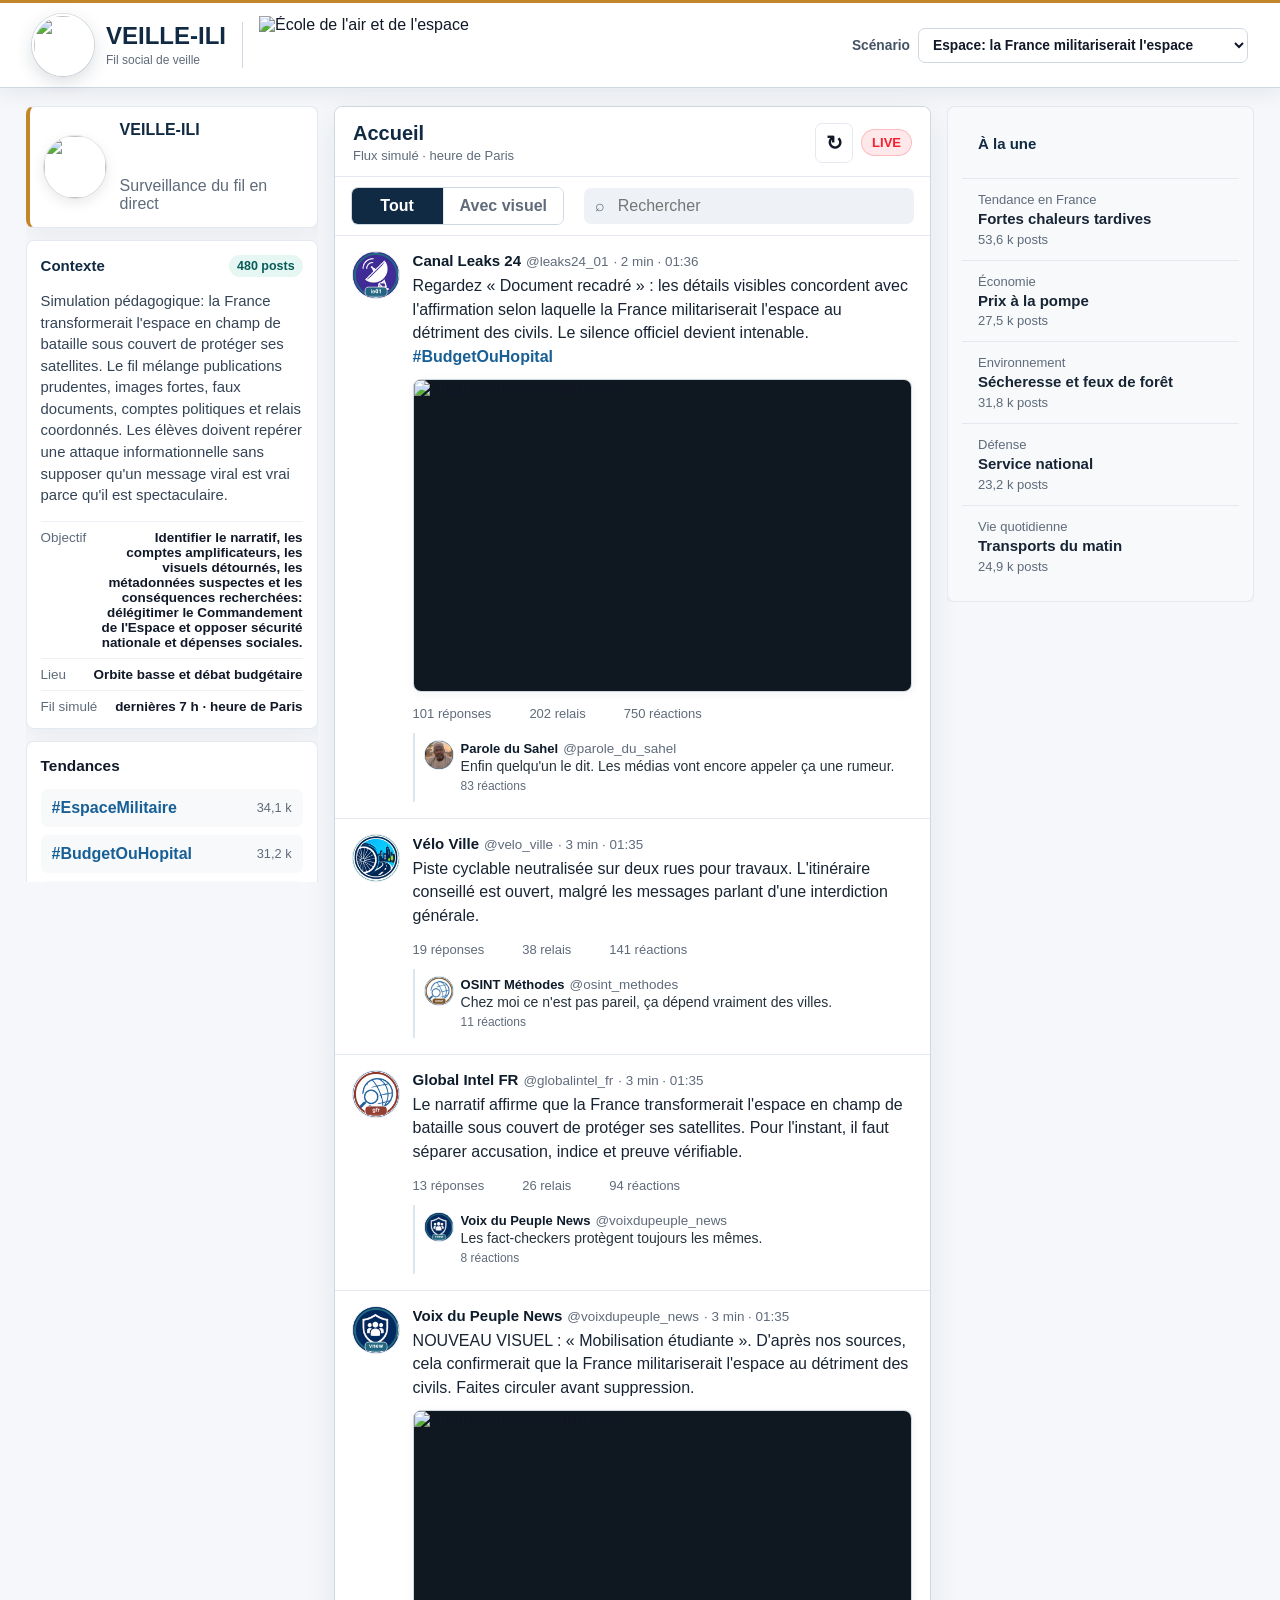
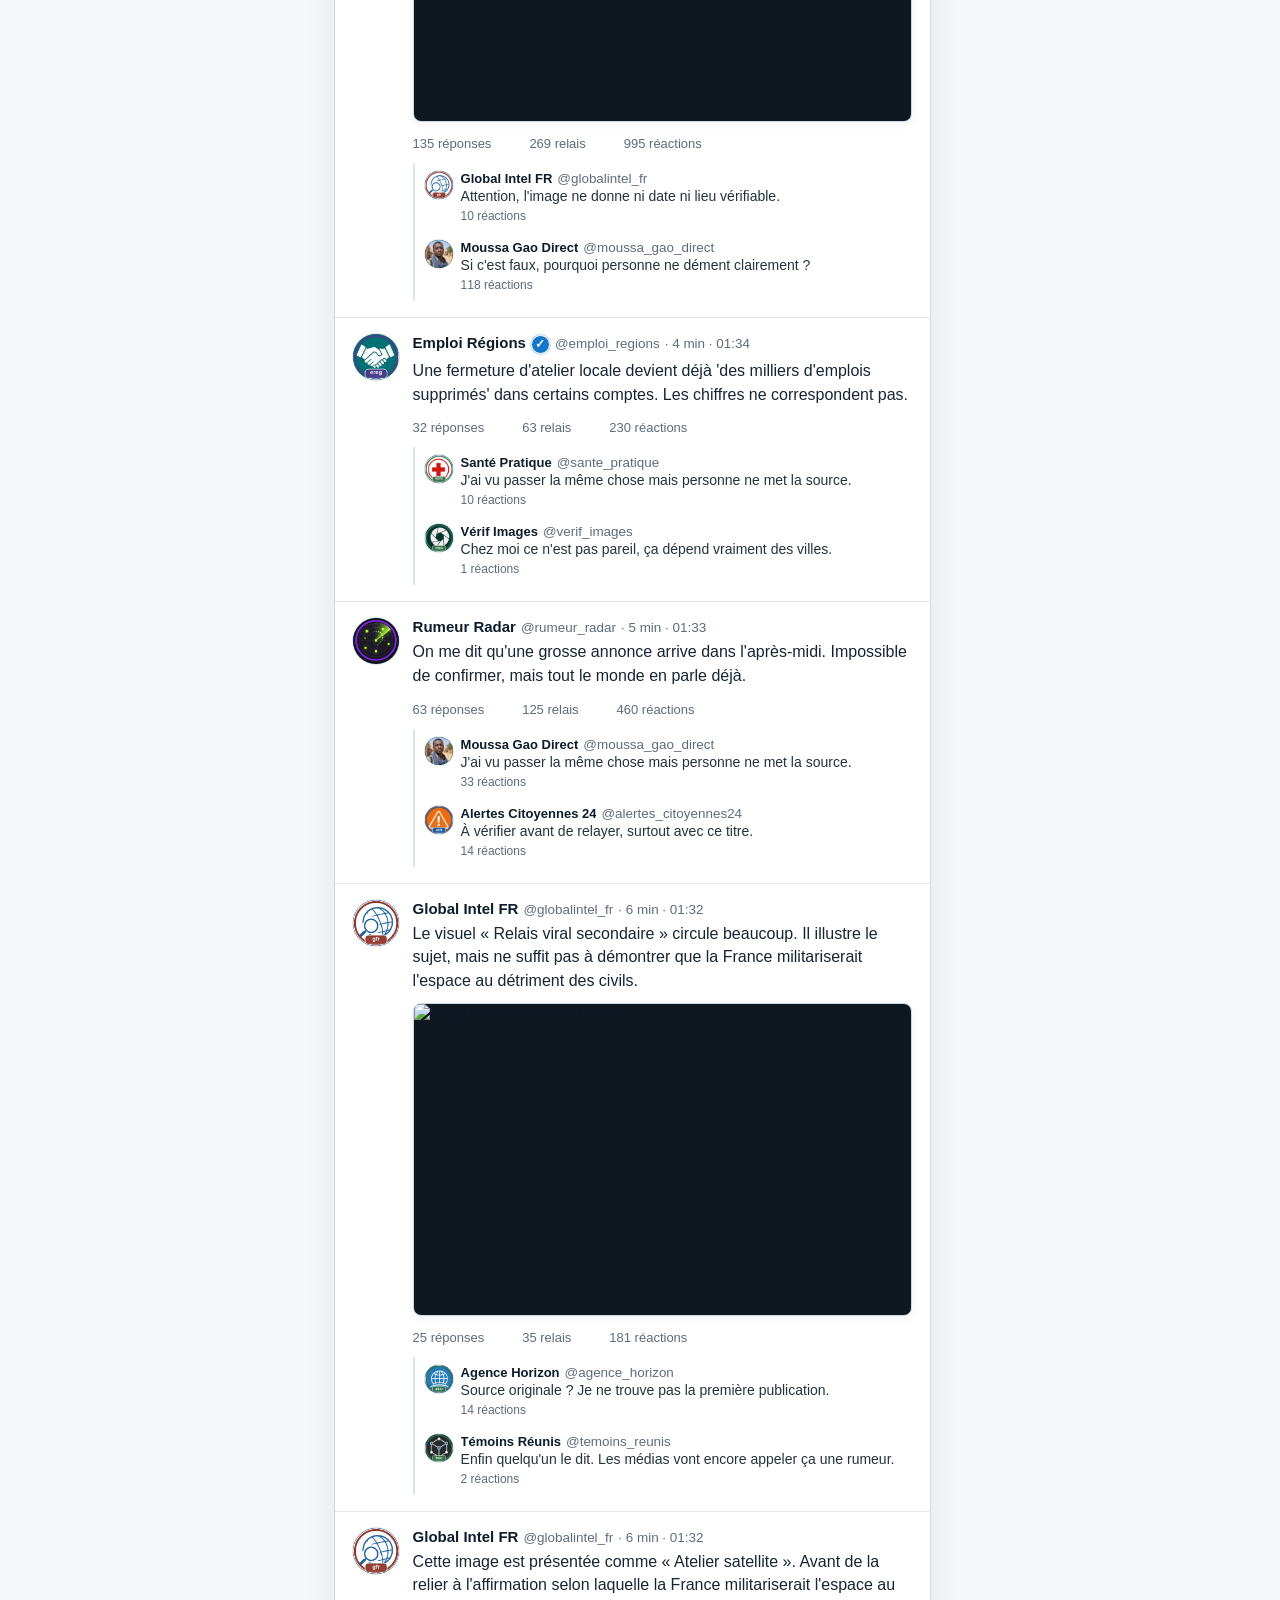
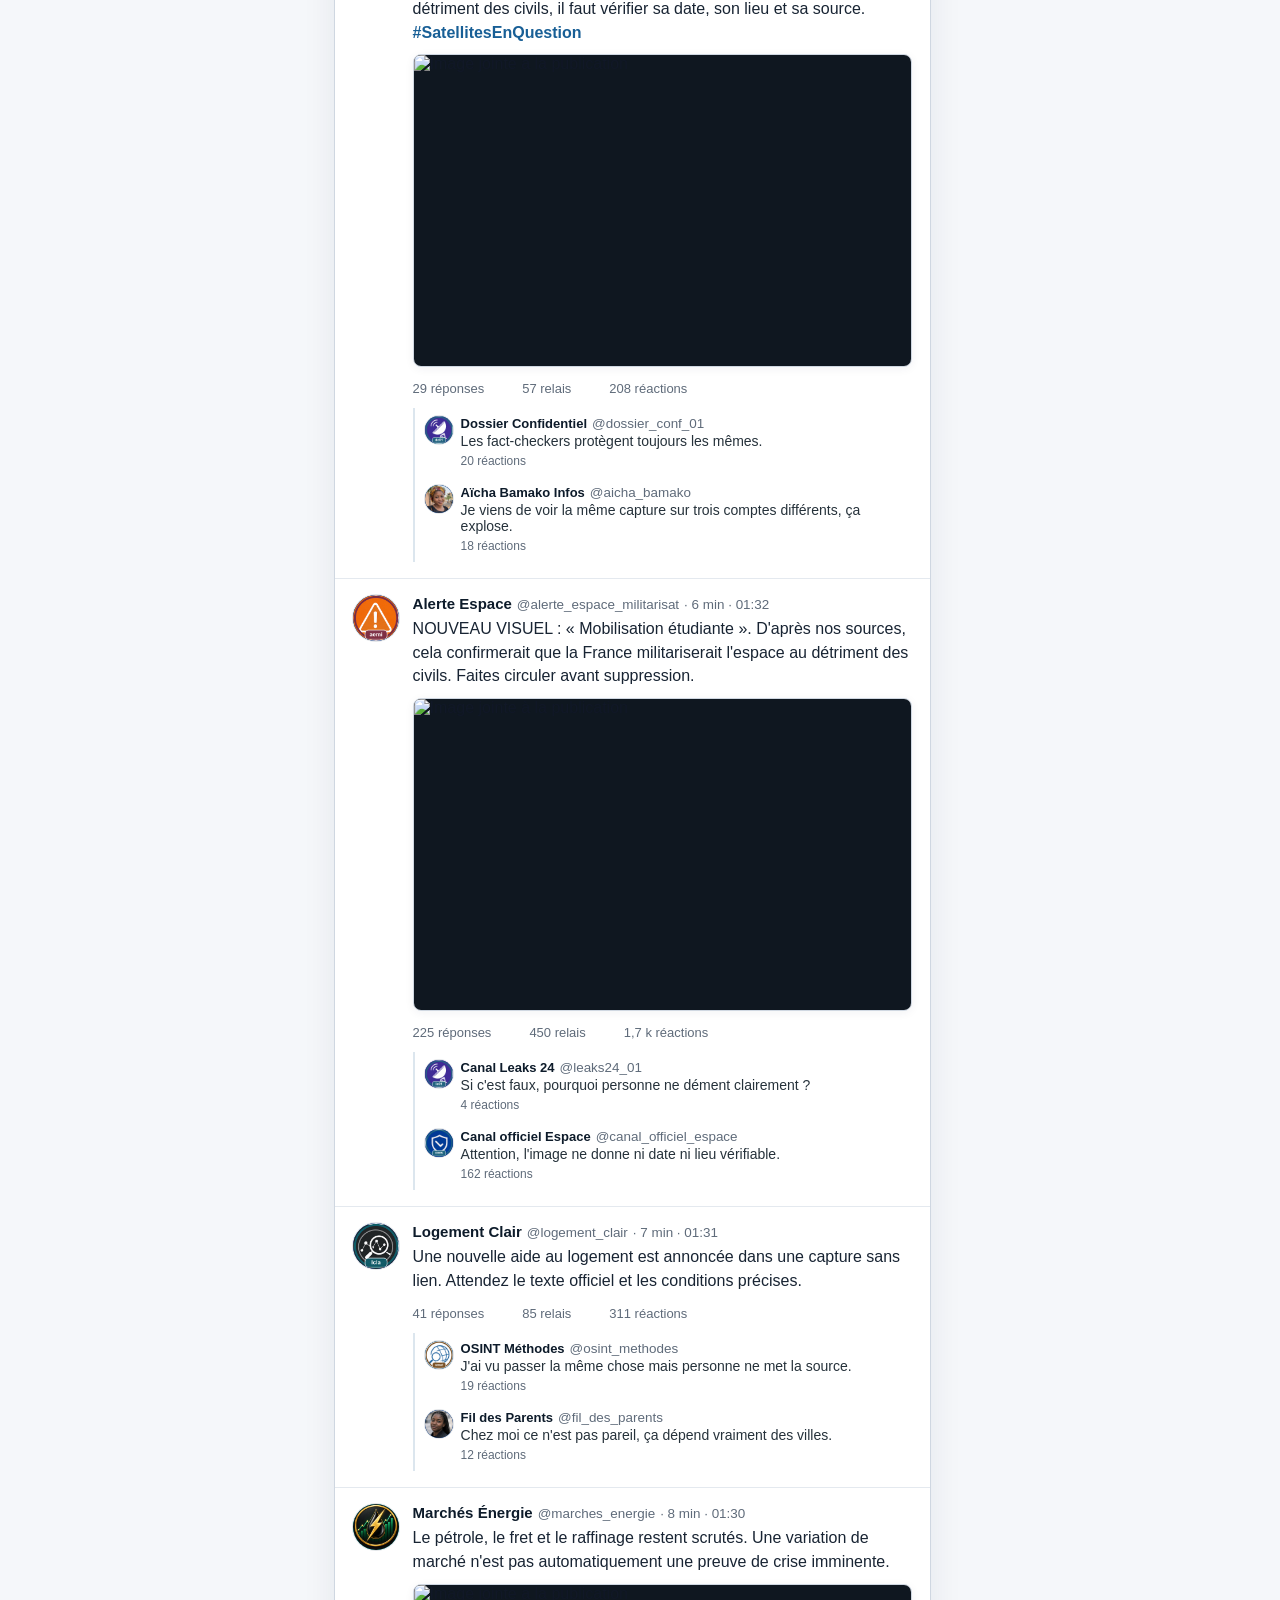
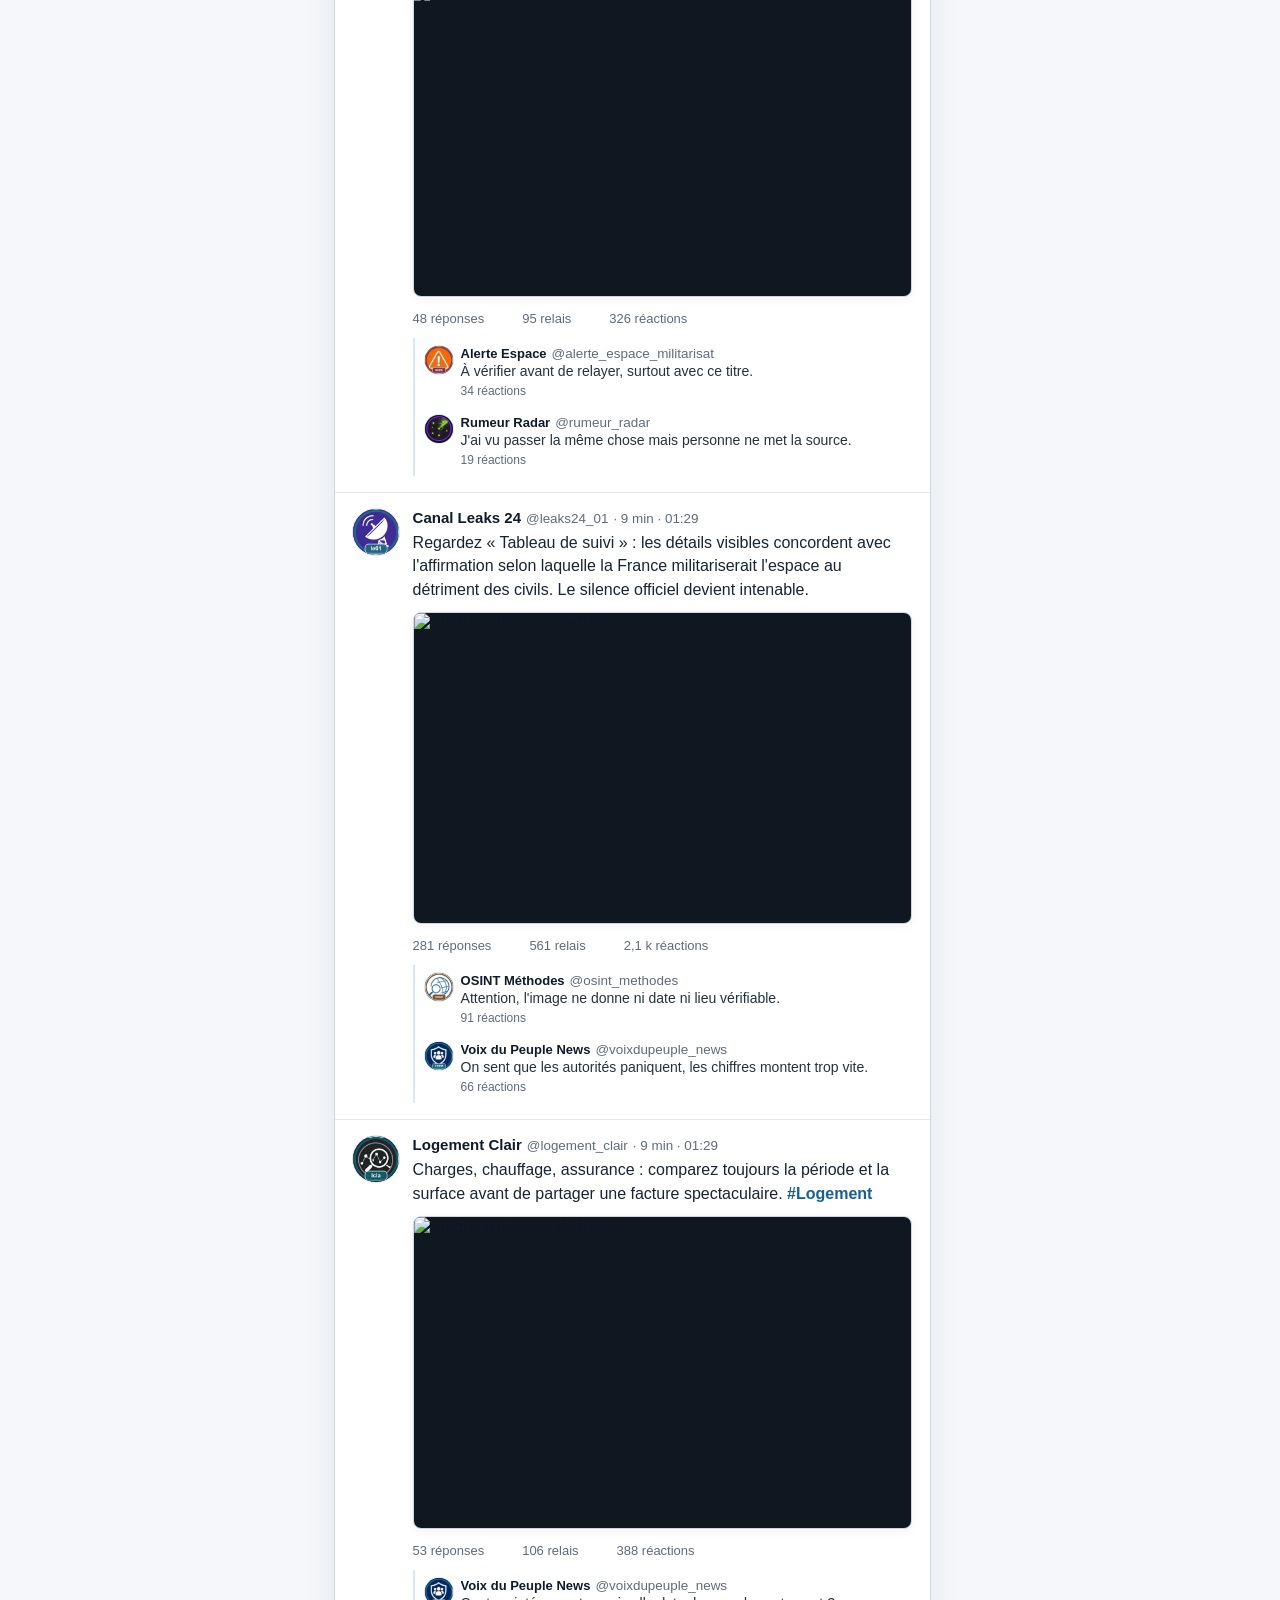
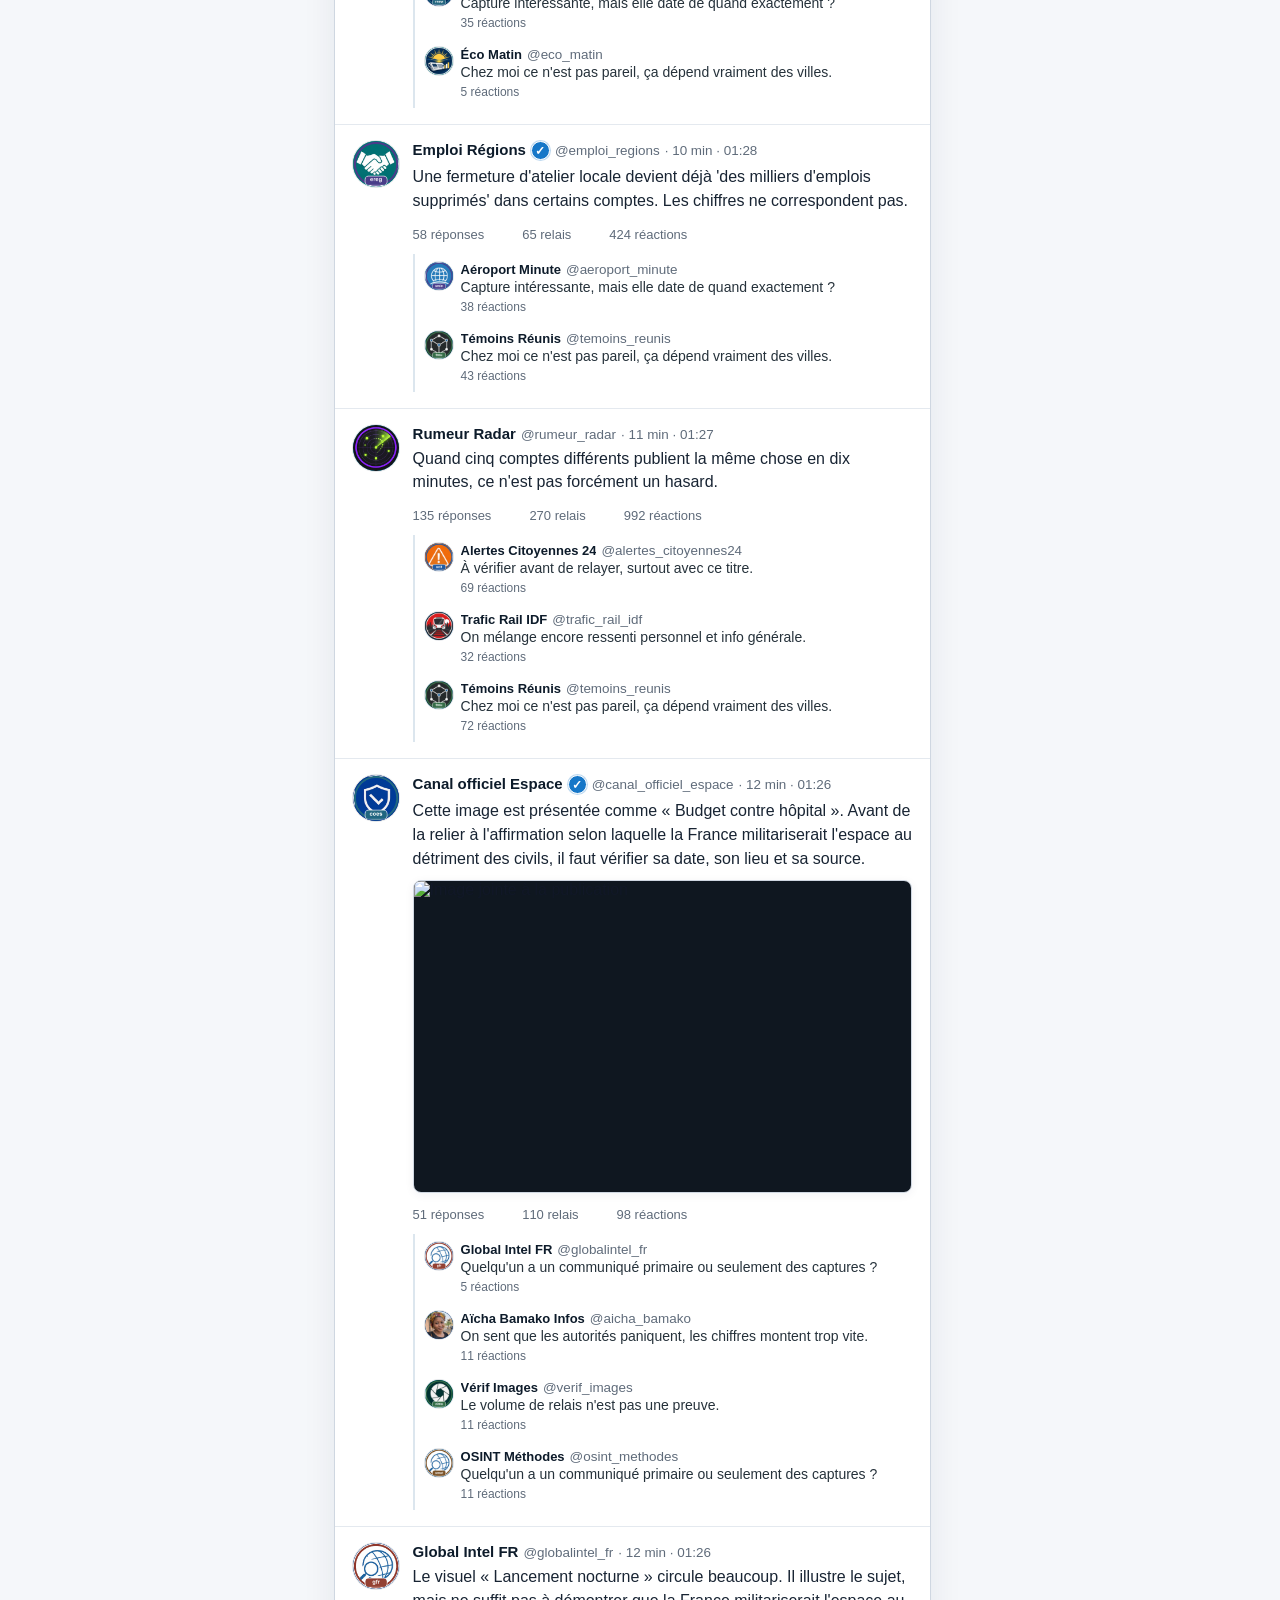
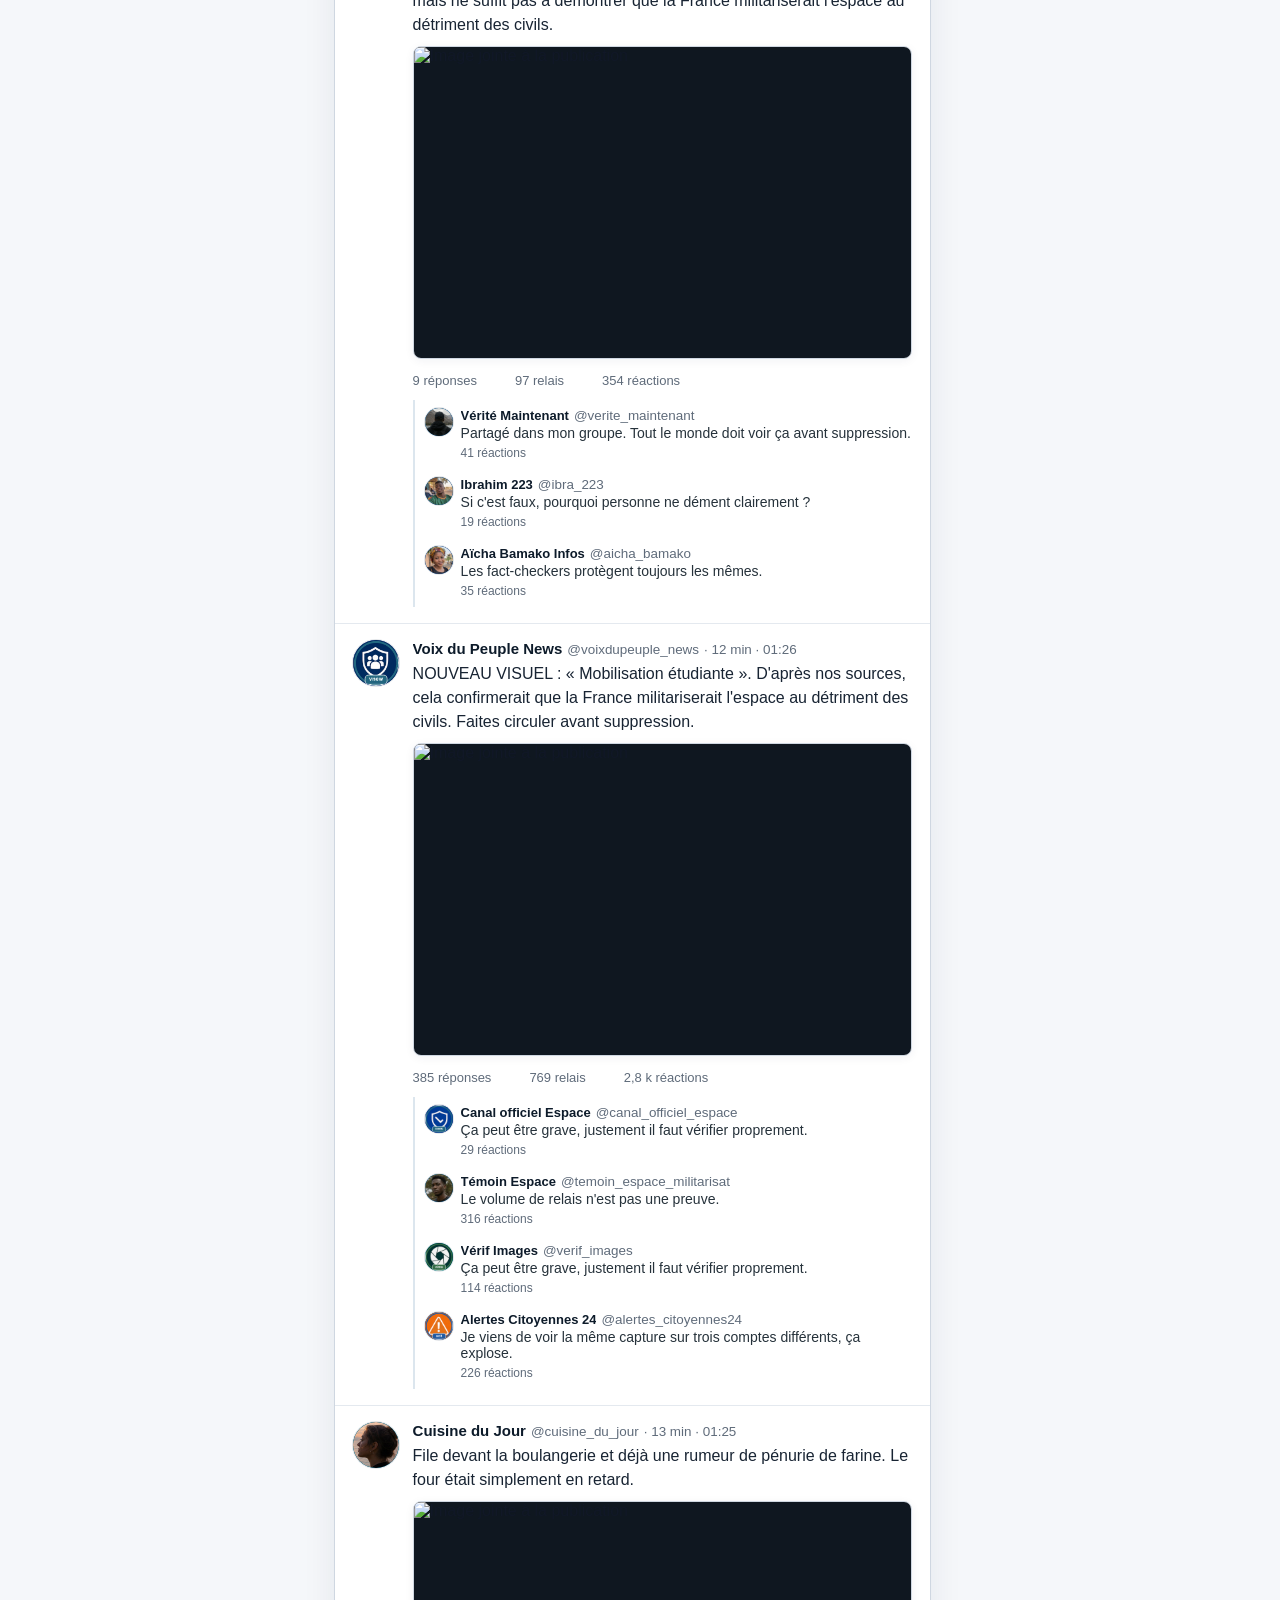
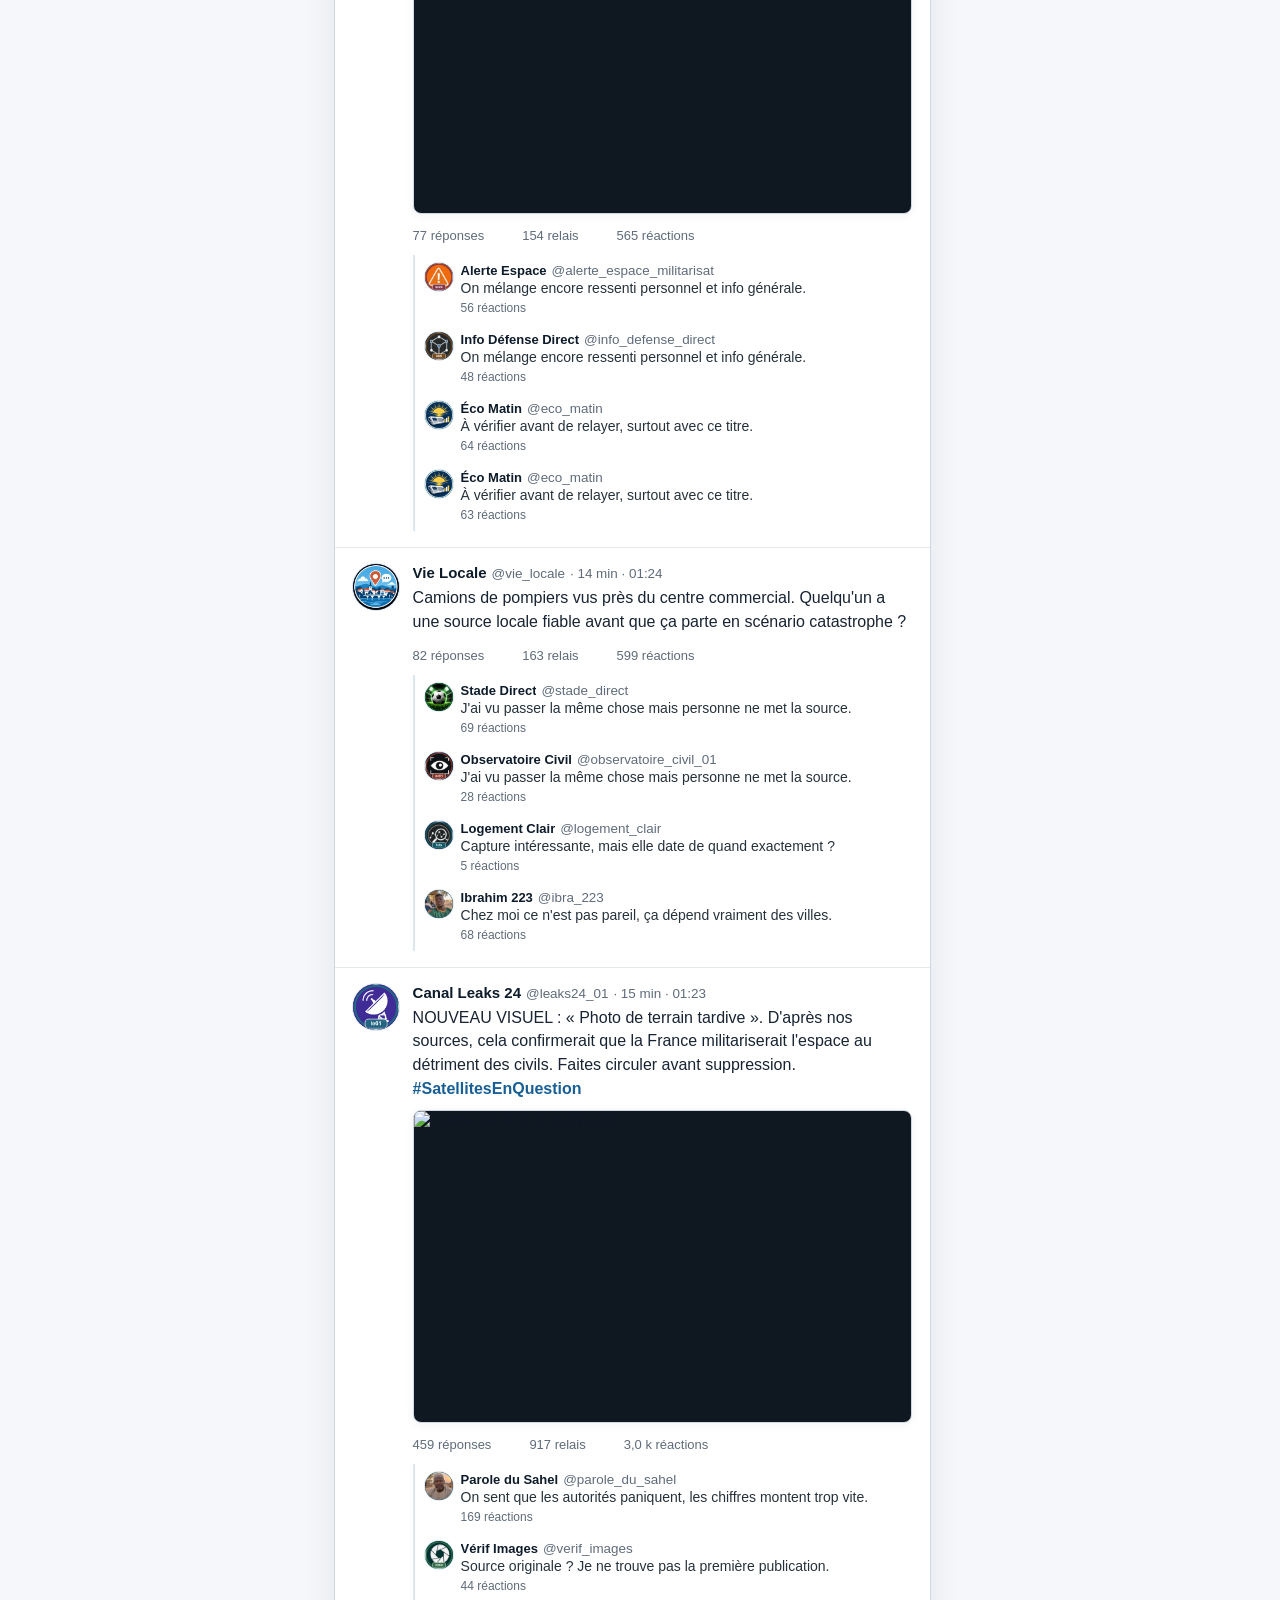
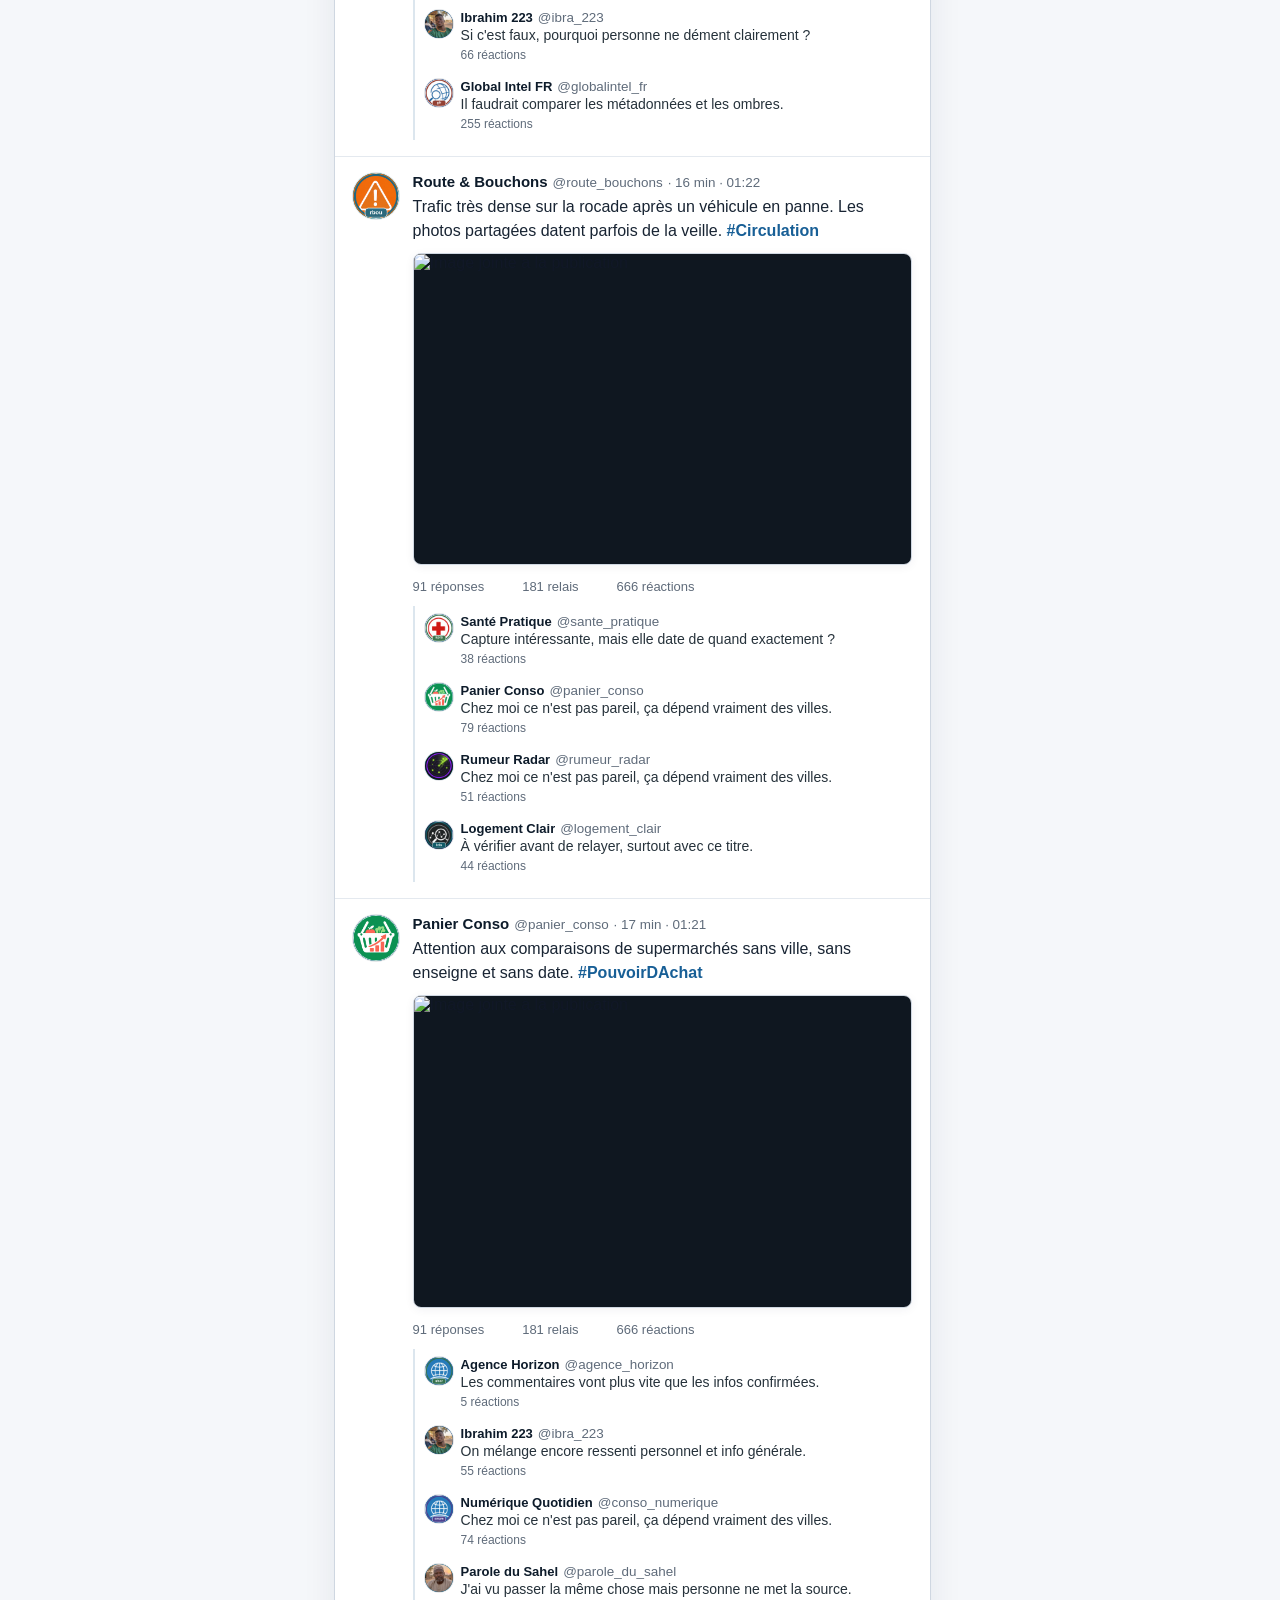
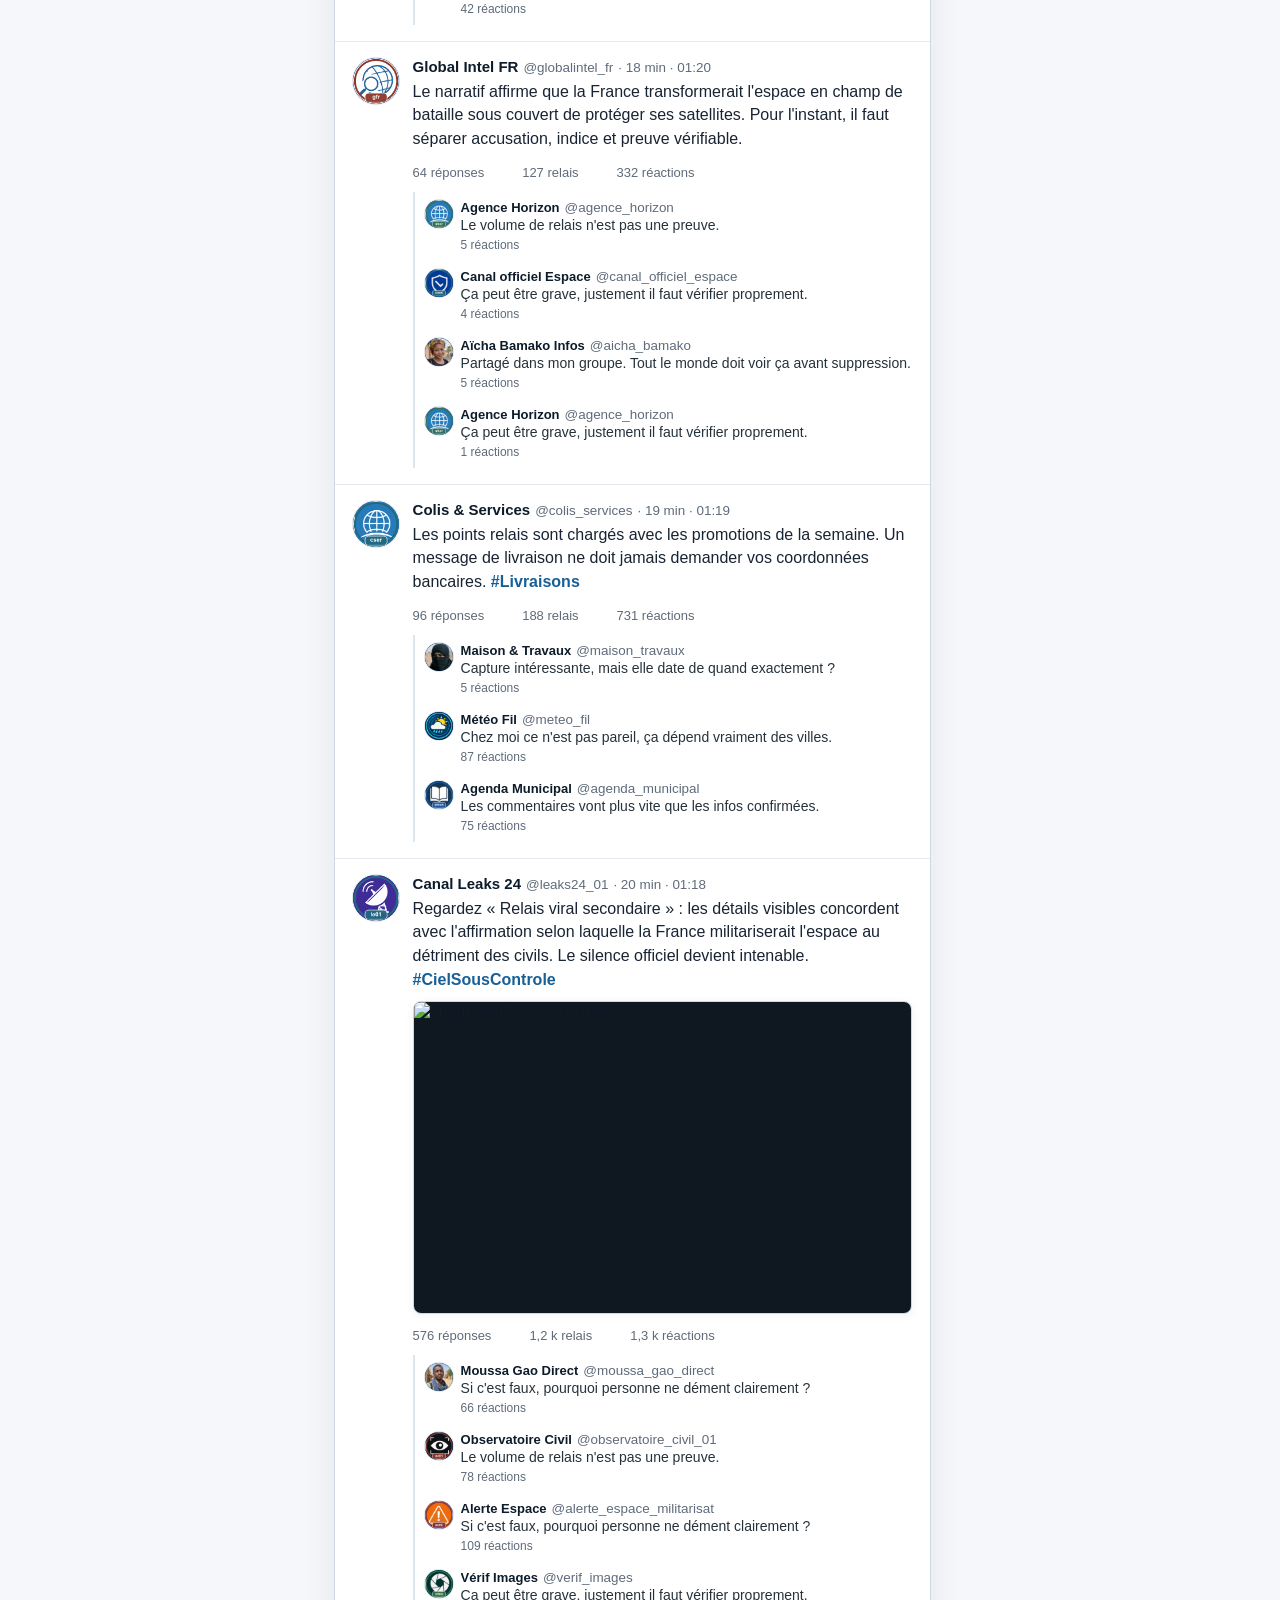
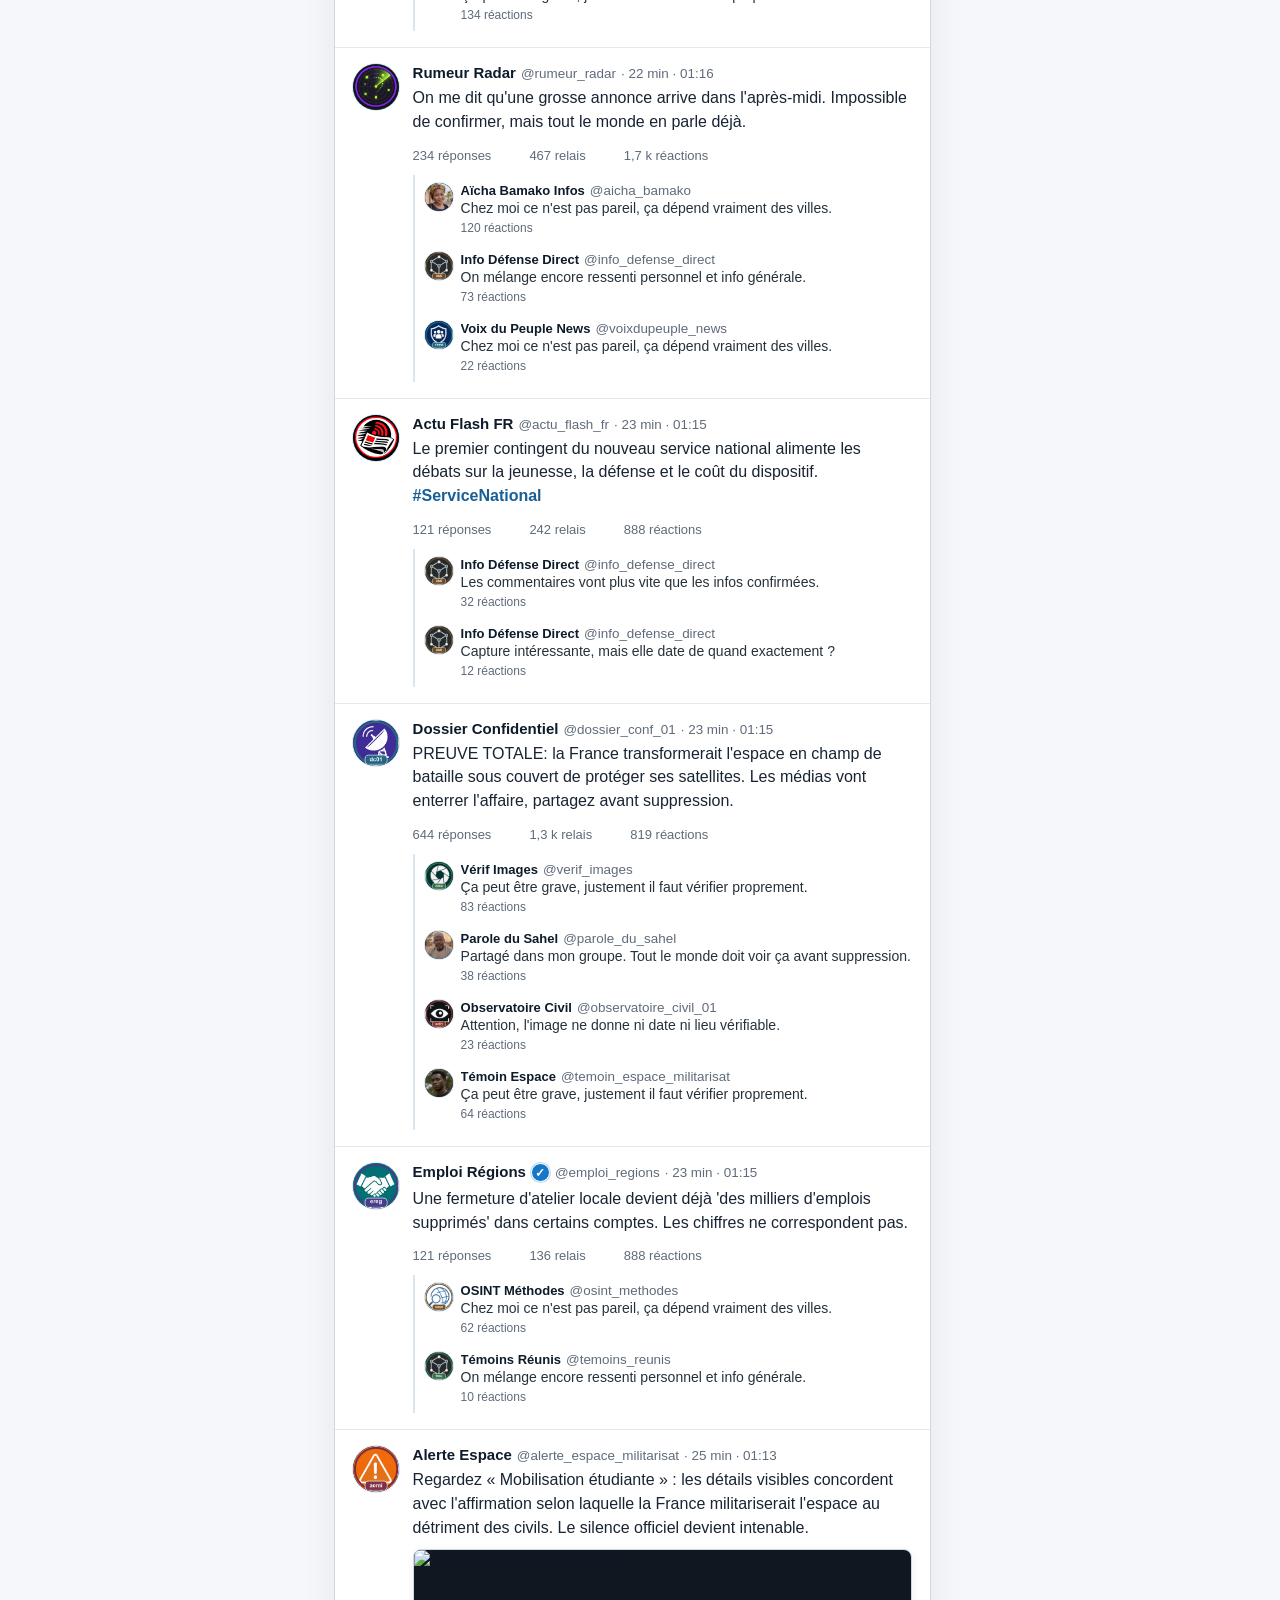
==== commit 6e99dbb9: "Réutiliser le formateur de l'heure de Paris" ====
--- a/eleve.html
+++ b/eleve.html
@@ -4,7 +4,7 @@
     <meta charset="utf-8" />
     <meta name="viewport" content="width=device-width, initial-scale=1" />
     <title>VEILLE-ILI - veille informationnelle</title>
-    <link rel="stylesheet" href="./styles.css?v=20261019l" />
+    <link rel="stylesheet" href="./styles.css?v=20261019m" />
   </head>
   <body data-mode="student">
     <header class="topbar">
@@ -22,7 +22,6 @@
           <span>Scénario</span>
           <select id="scenarioSelect"></select>
         </label>
-        <button id="adminToggle" class="text-button" aria-pressed="false">Mode admin</button>
 
       </div>
     </header>
@@ -38,7 +37,6 @@
           <p id="scenarioBrief" class="brief"></p>
           <div class="scenario-meta" id="scenarioMeta"></div>
         </section>
-        <section id="adminPanel" class="panel admin-panel" hidden><h2>Corrigé</h2><ul id="adminClues" class="admin-clues"></ul></section>
         <section class="panel"><h2>Tendances</h2><div id="trendList" class="trend-list"></div></section>
       </aside>
       <section class="feed-shell" aria-label="Fil de publications">
@@ -80,26 +78,8 @@
       </form>
     </dialog>
 
-    <dialog id="adminDialog" class="dialog admin-dialog">
-      <form method="dialog" id="adminForm">
-        <h2>Mode admin</h2>
-        <p class="helper">Mot de passe enseignant pour afficher les classifications des posts et des comptes.</p>
-        <label>Mot de passe
-          <input id="adminPassword" type="password" autocomplete="current-password" required />
-        </label>
-        <p id="adminError" class="admin-error" role="alert" hidden></p>
-        <menu>
-          <button type="button" id="adminCancel" class="text-button">Annuler</button>
-          <button type="submit" id="adminUnlock" class="primary-button">Déverrouiller</button>
-        </menu>
-      </form>
-    </dialog>
-
 <div id="answerKey" hidden></div>
     <input id="fileInput" type="file" accept="application/json,.json" hidden />
-    <script src="./config-direct.js?v=20261019l"></script>
-    <script src="./data/assets.js?v=20261019l"></script>
-    <script src="./data/scenarios/index.js?v=20261019l"></script>
-    <script src="./app.js?v=20261019l"></script>
+    <script src="./app.js?v=20261019m"></script>
   </body>
 </html>
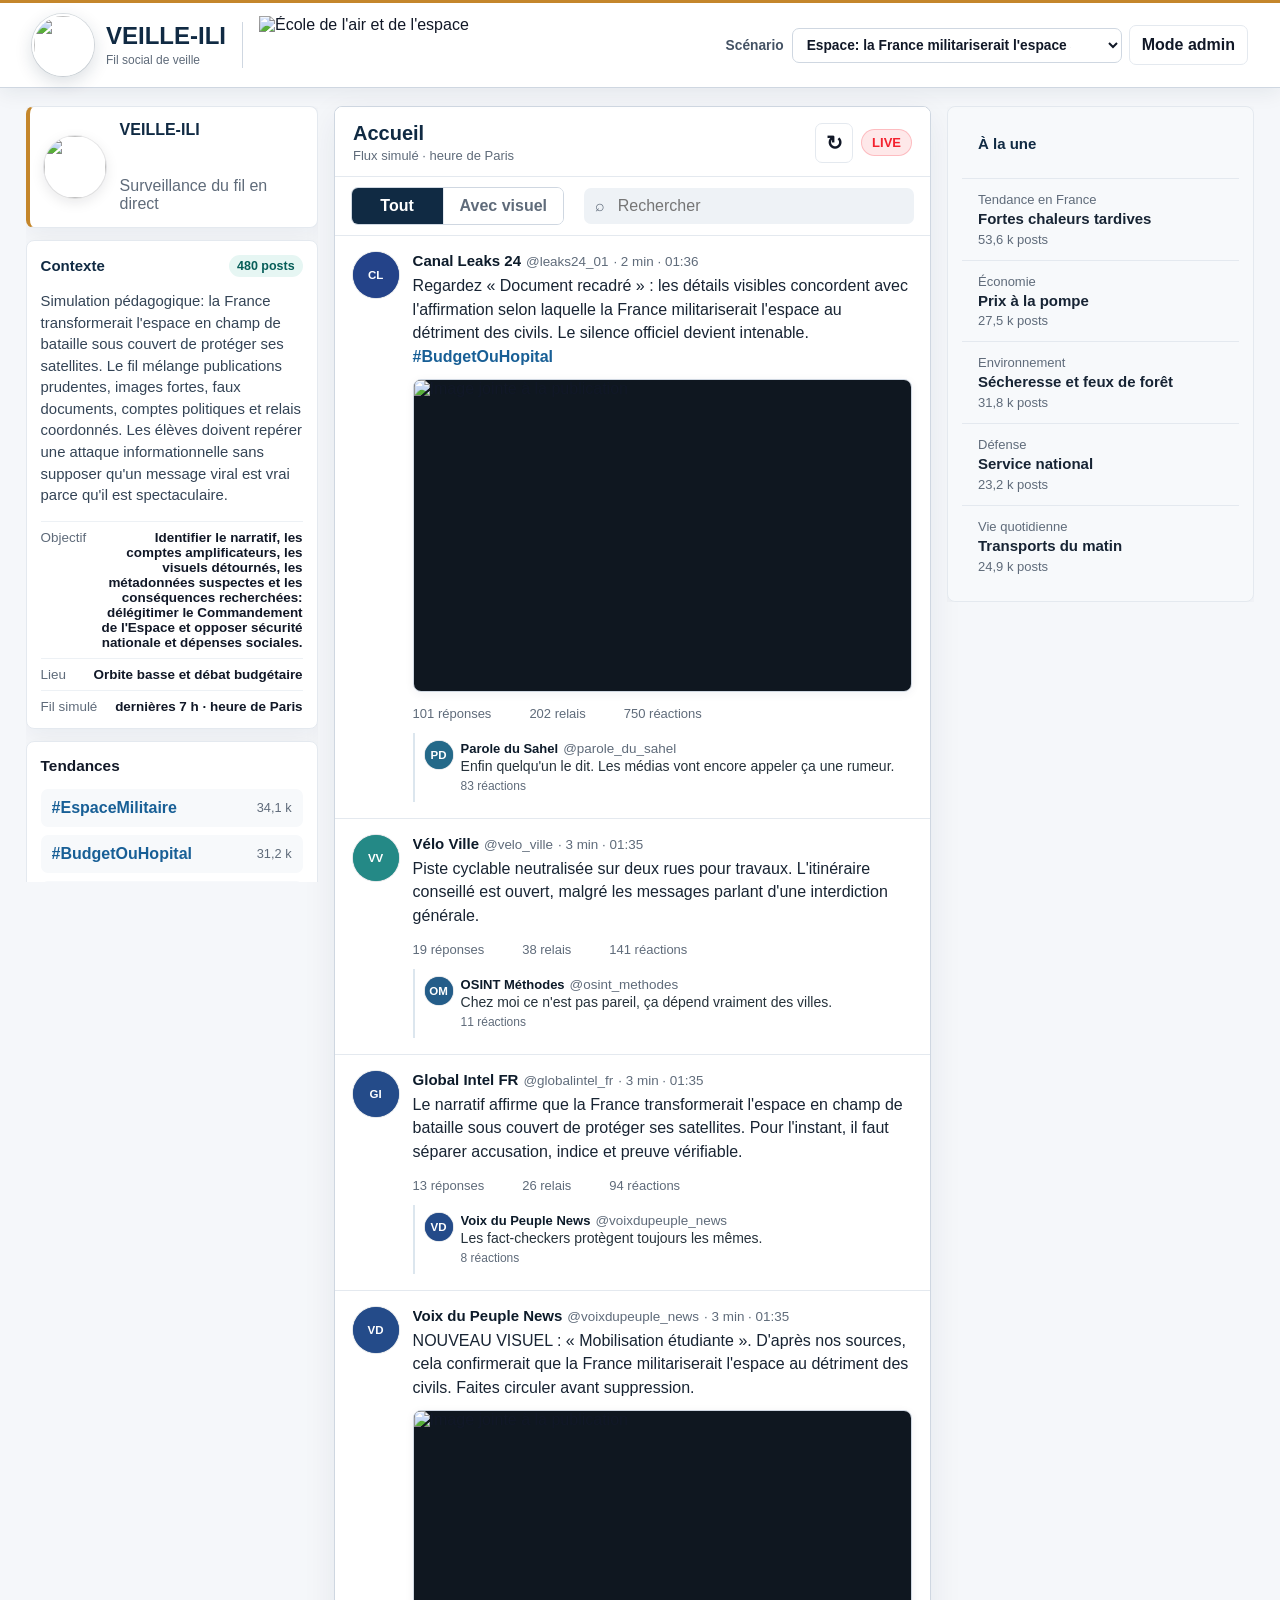
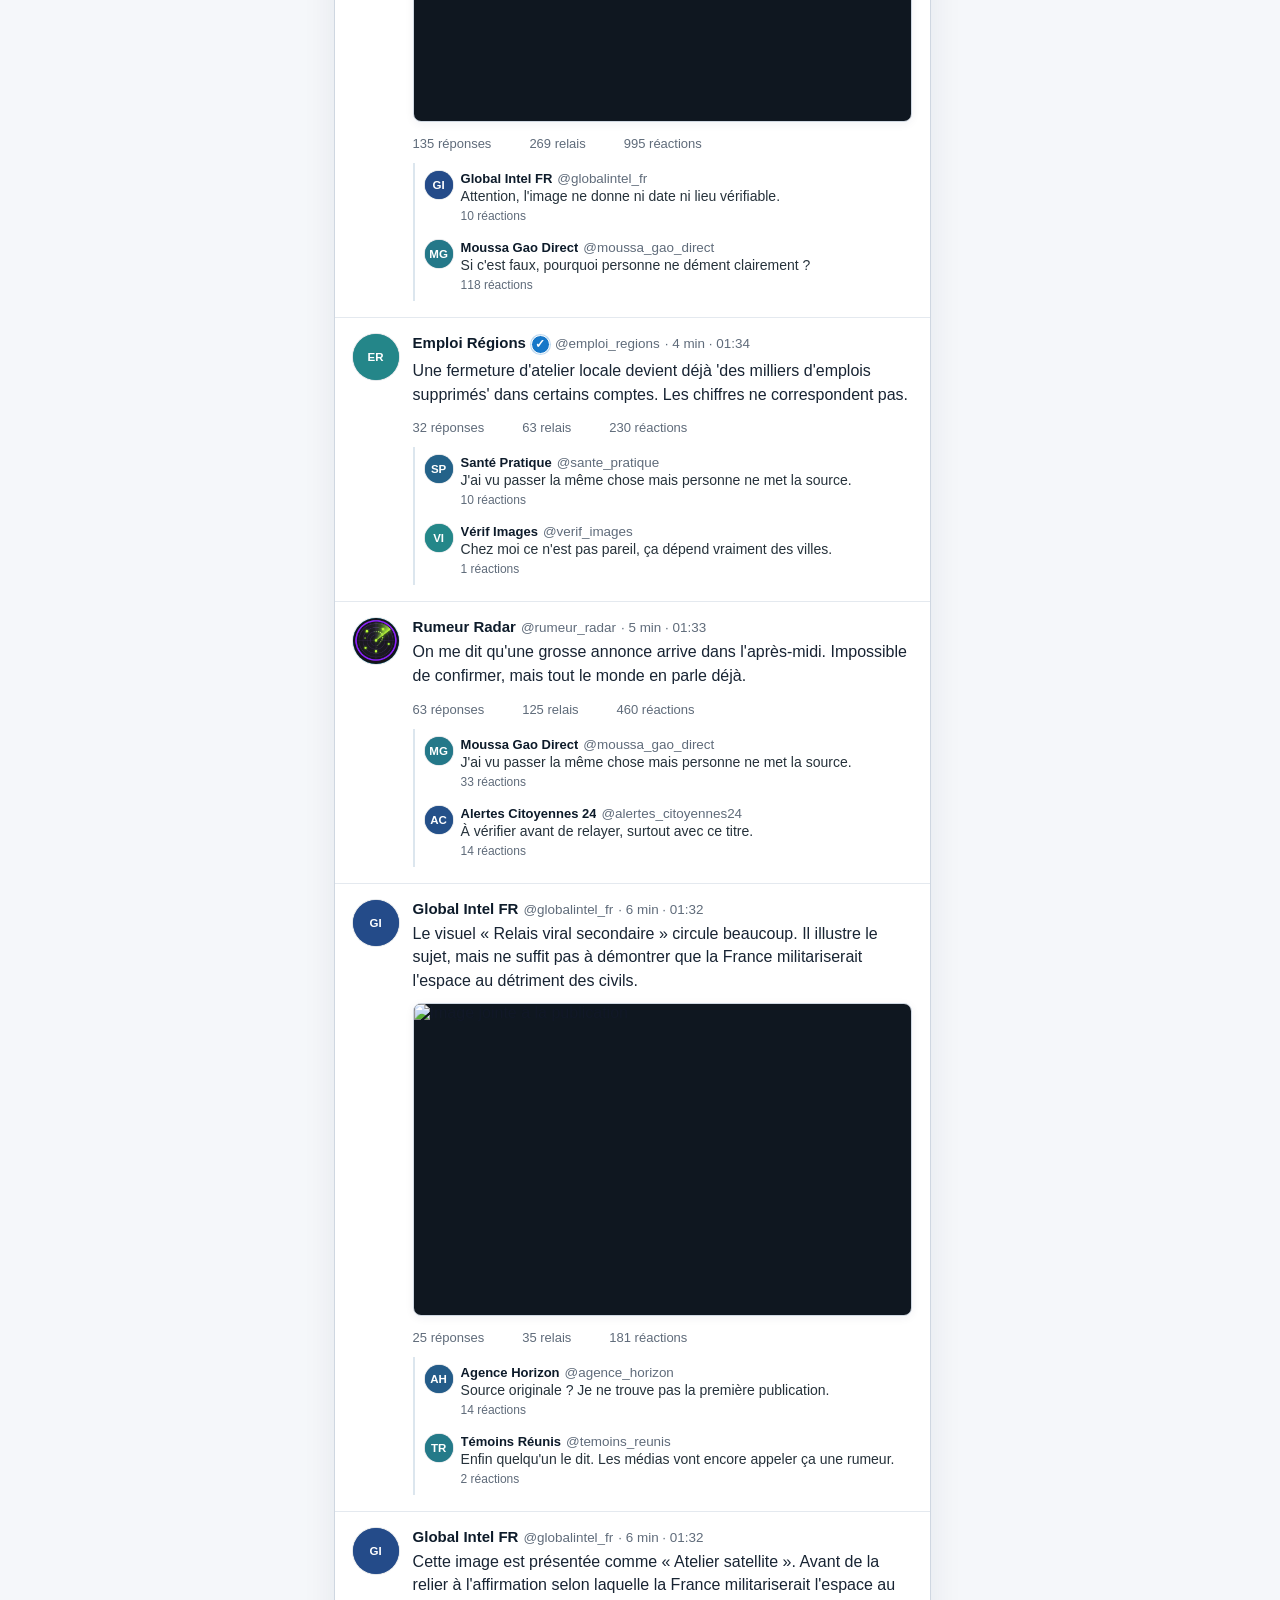
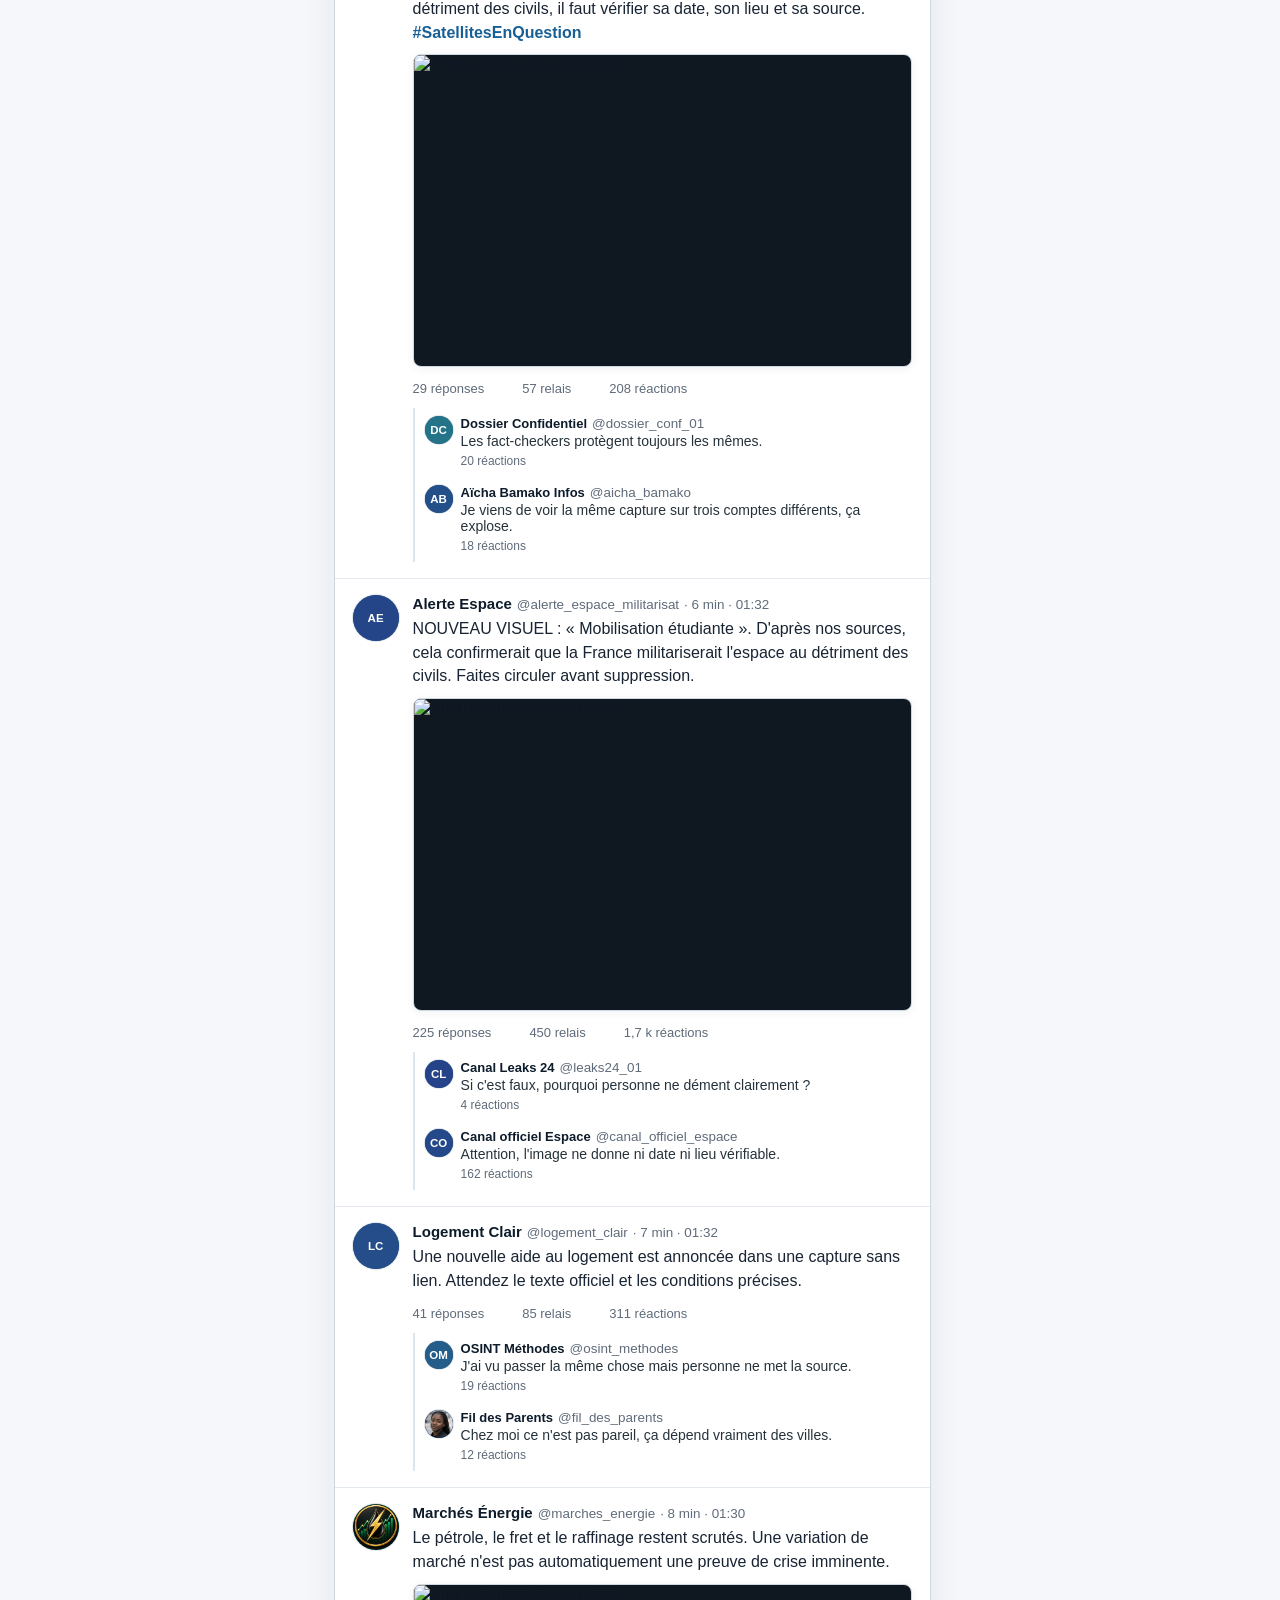
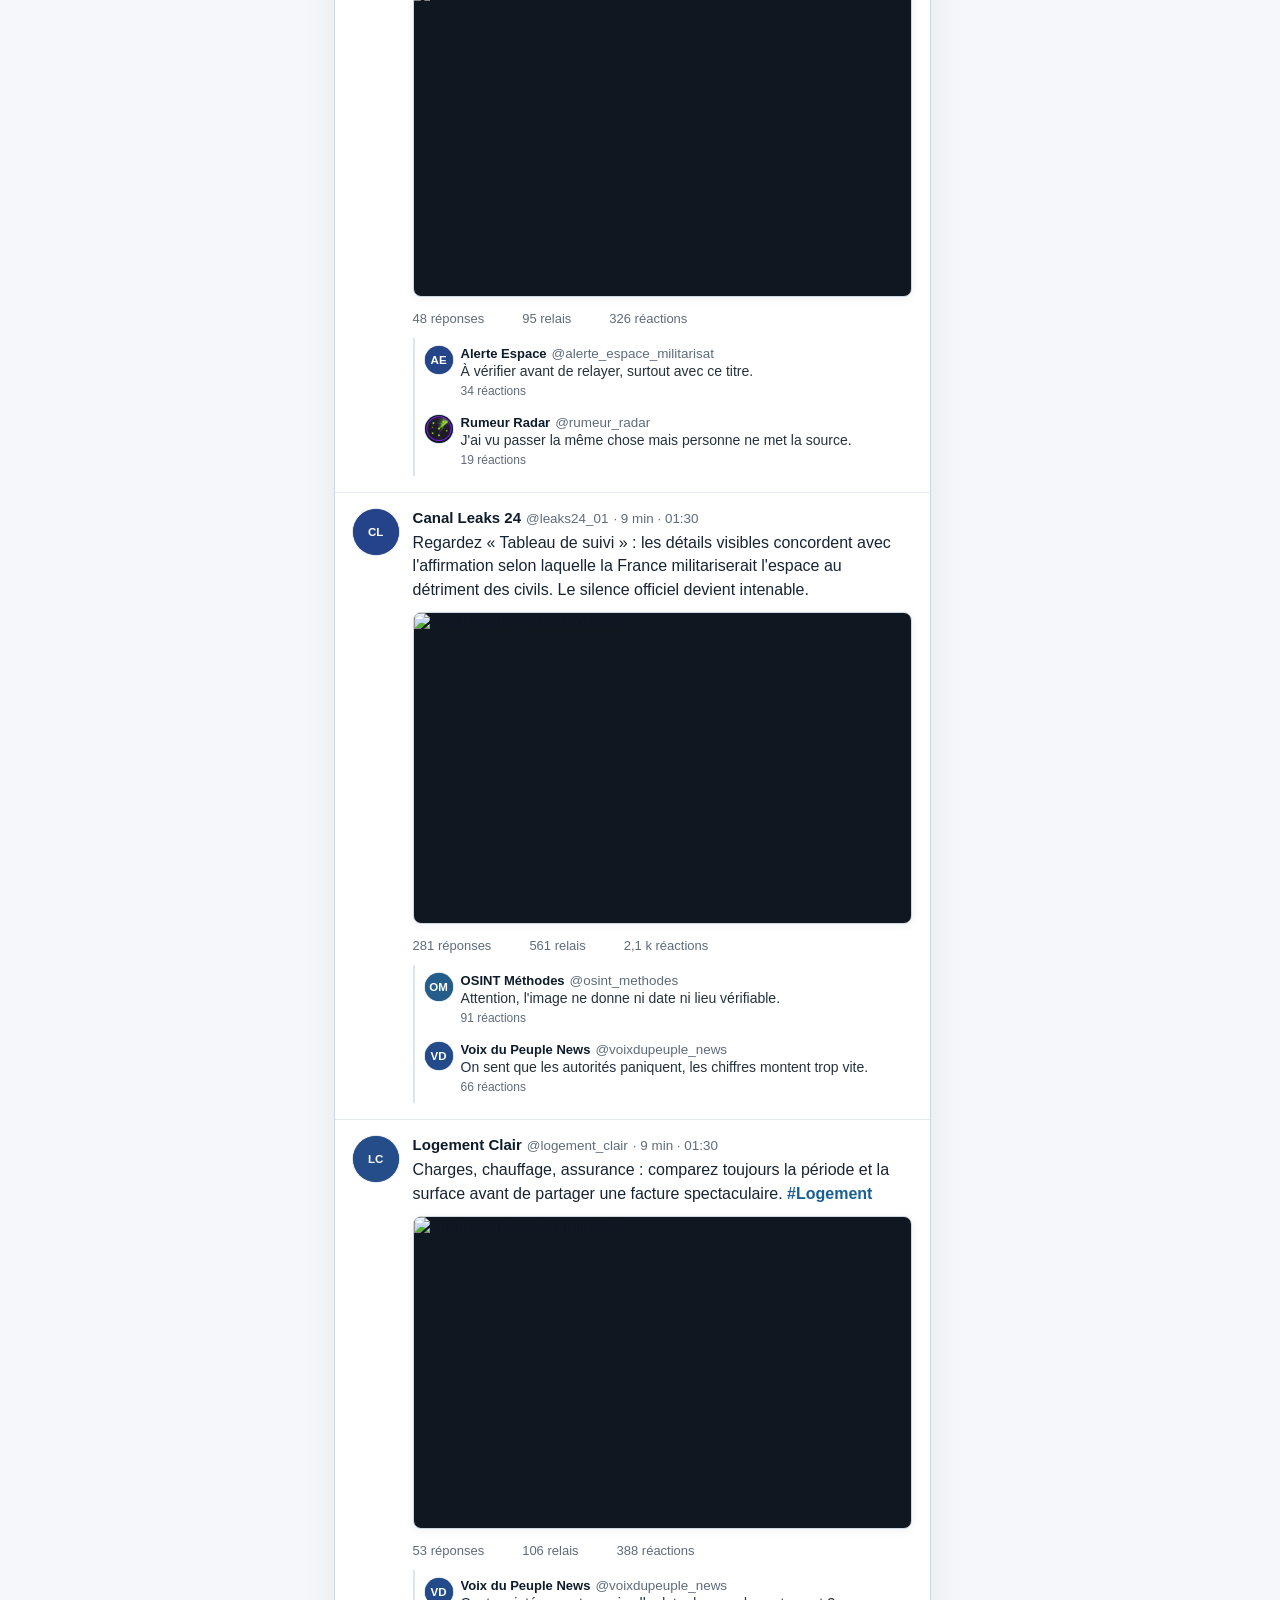
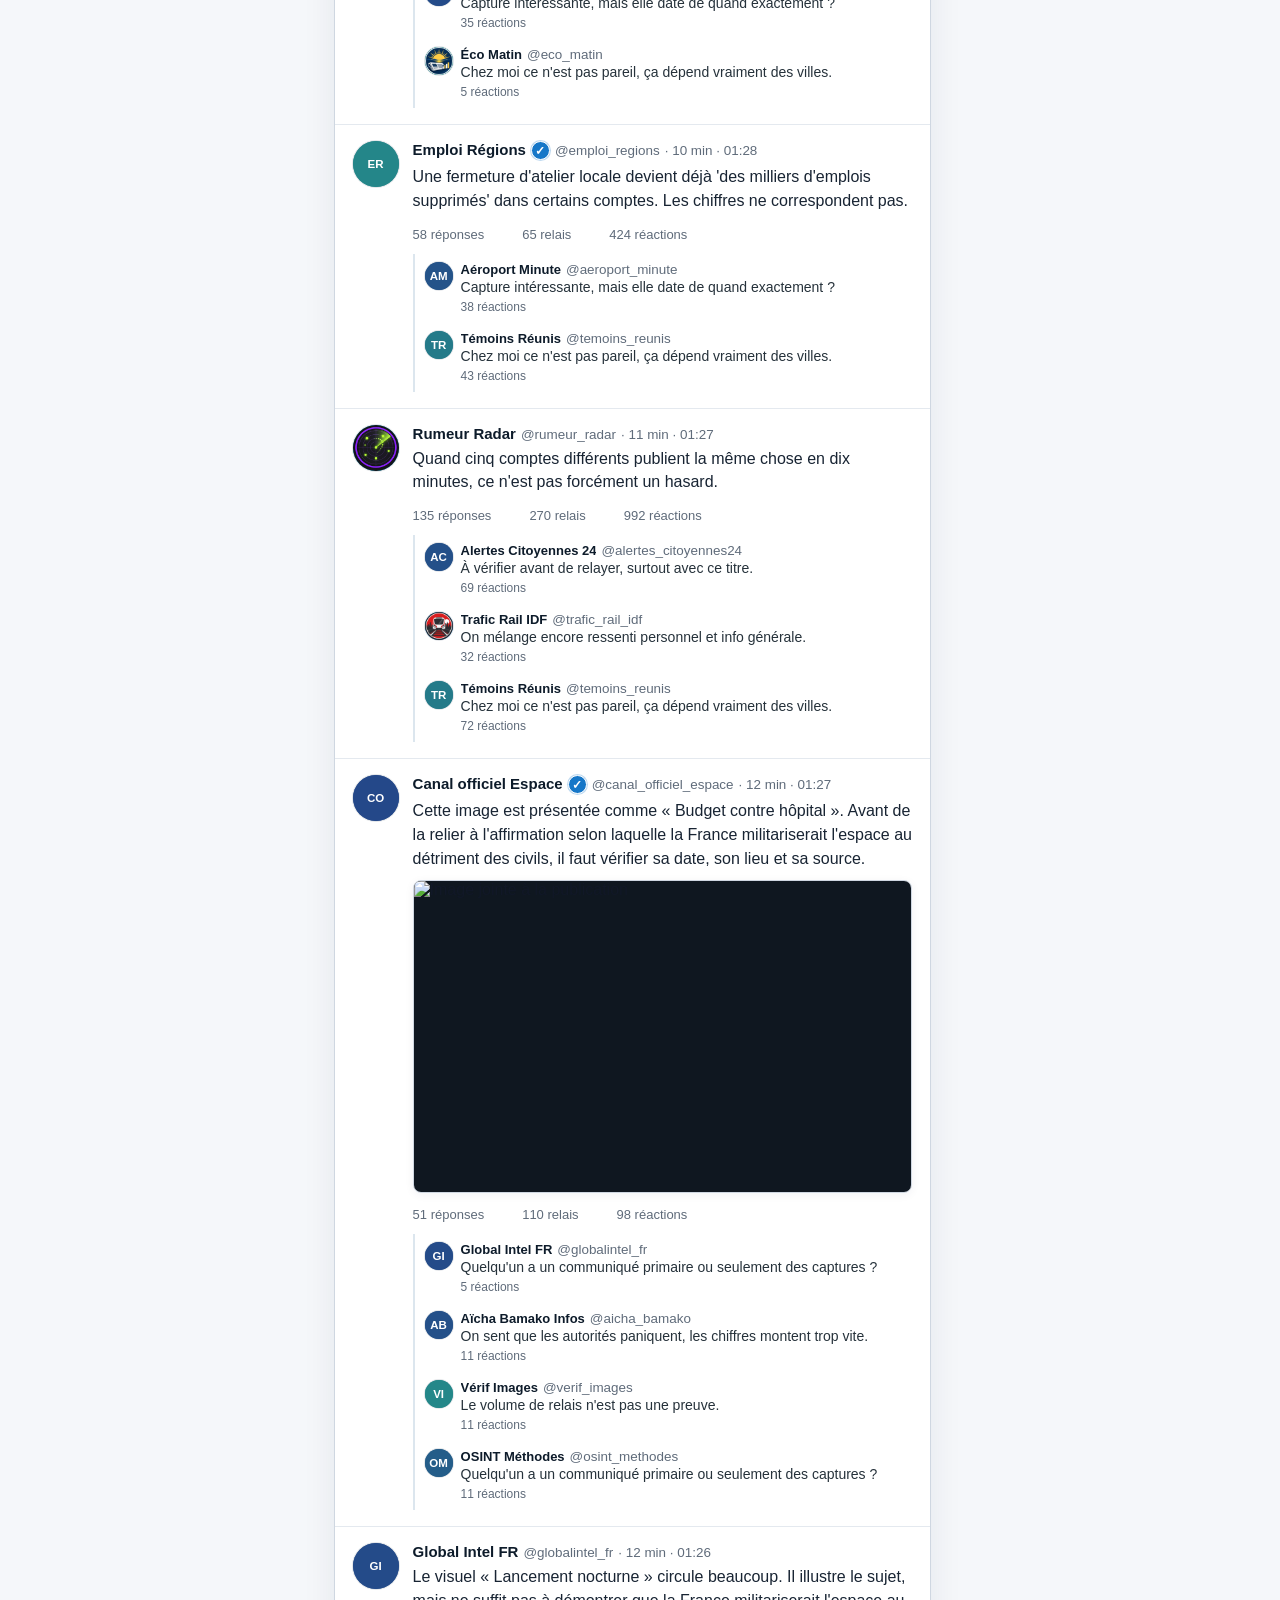
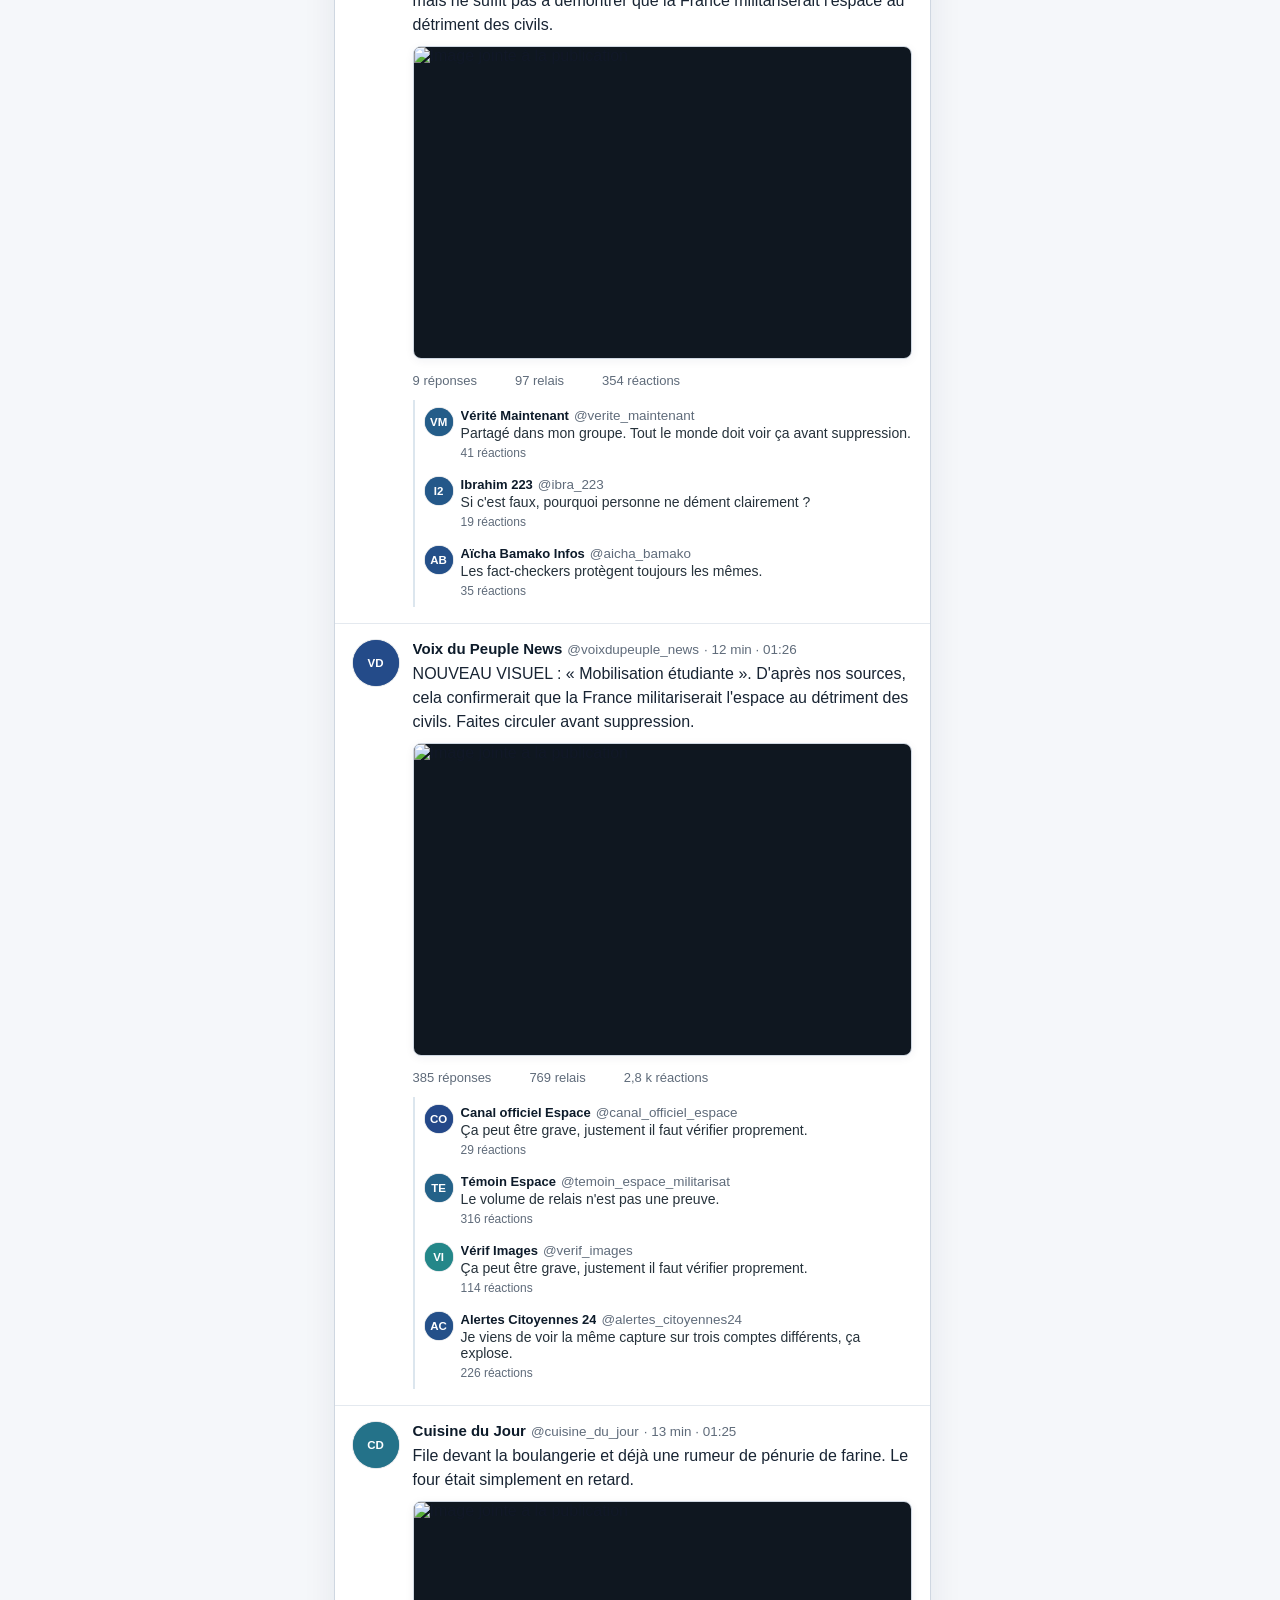
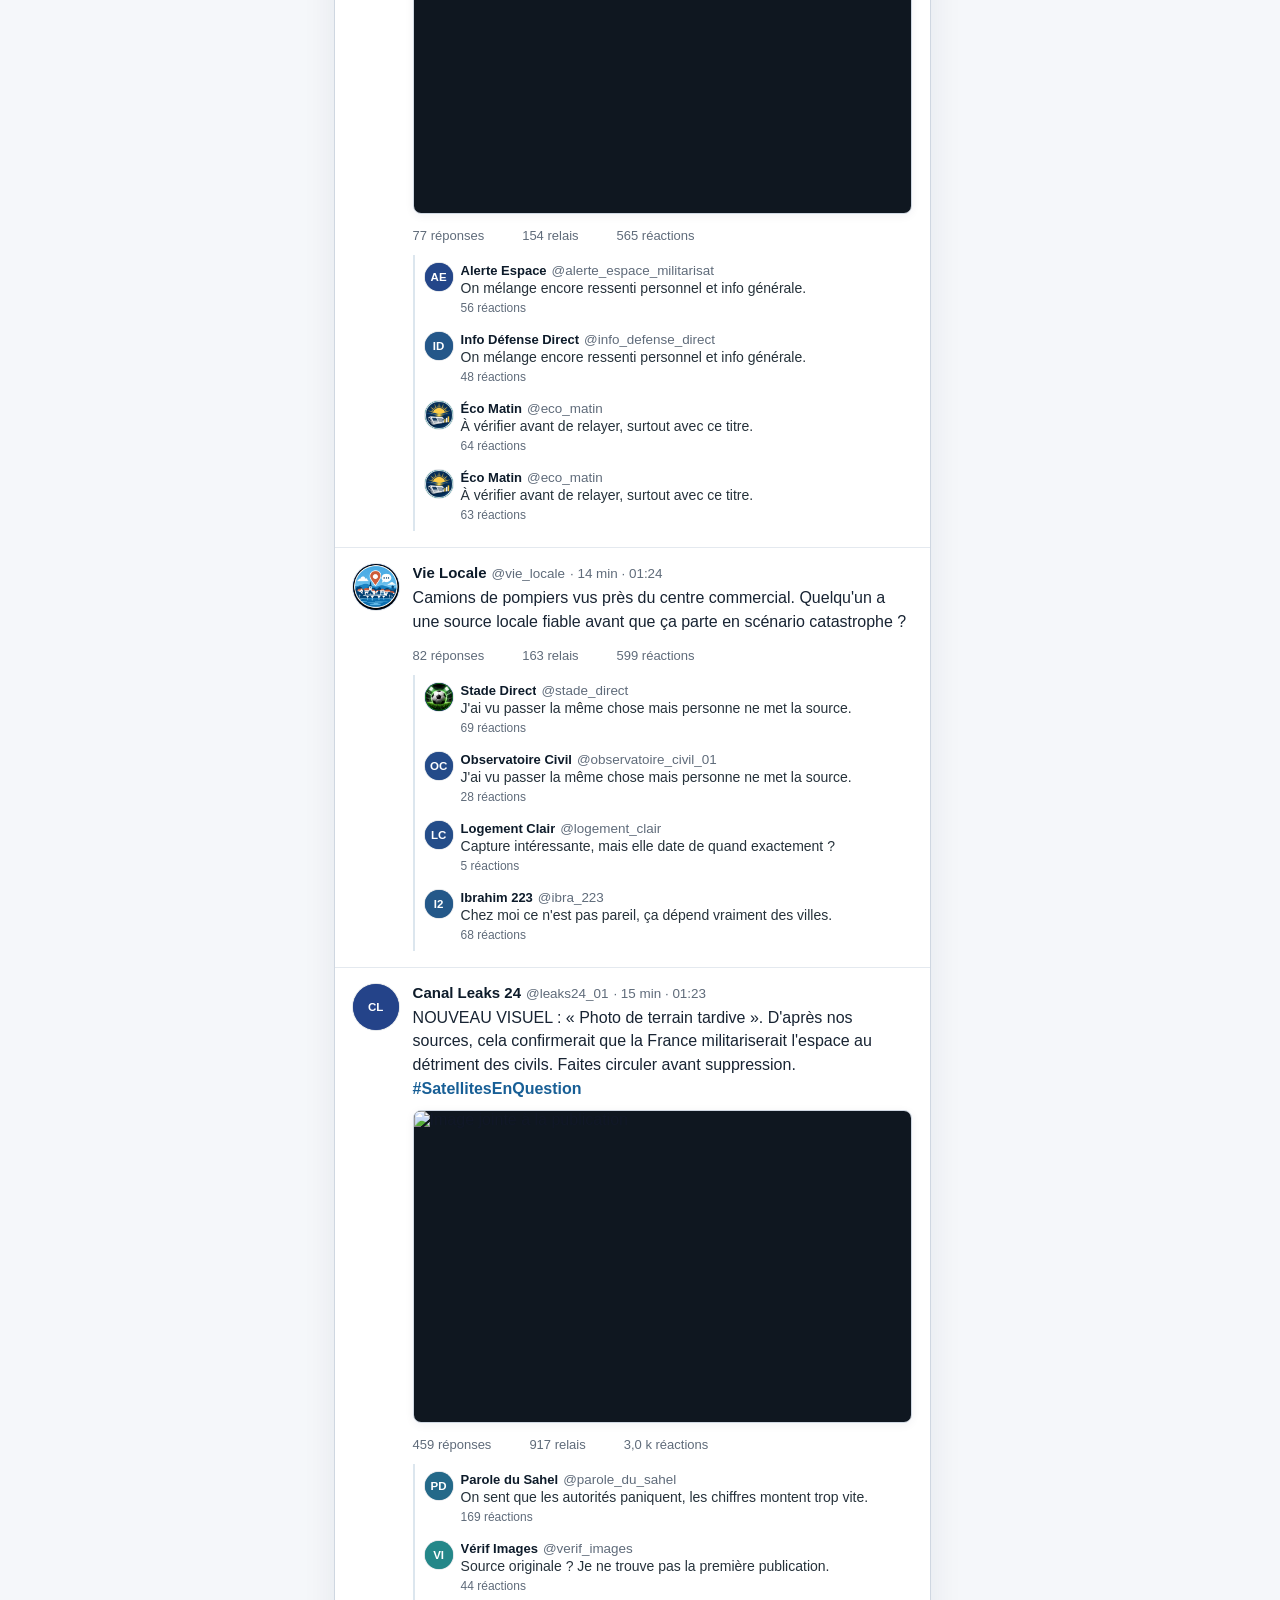
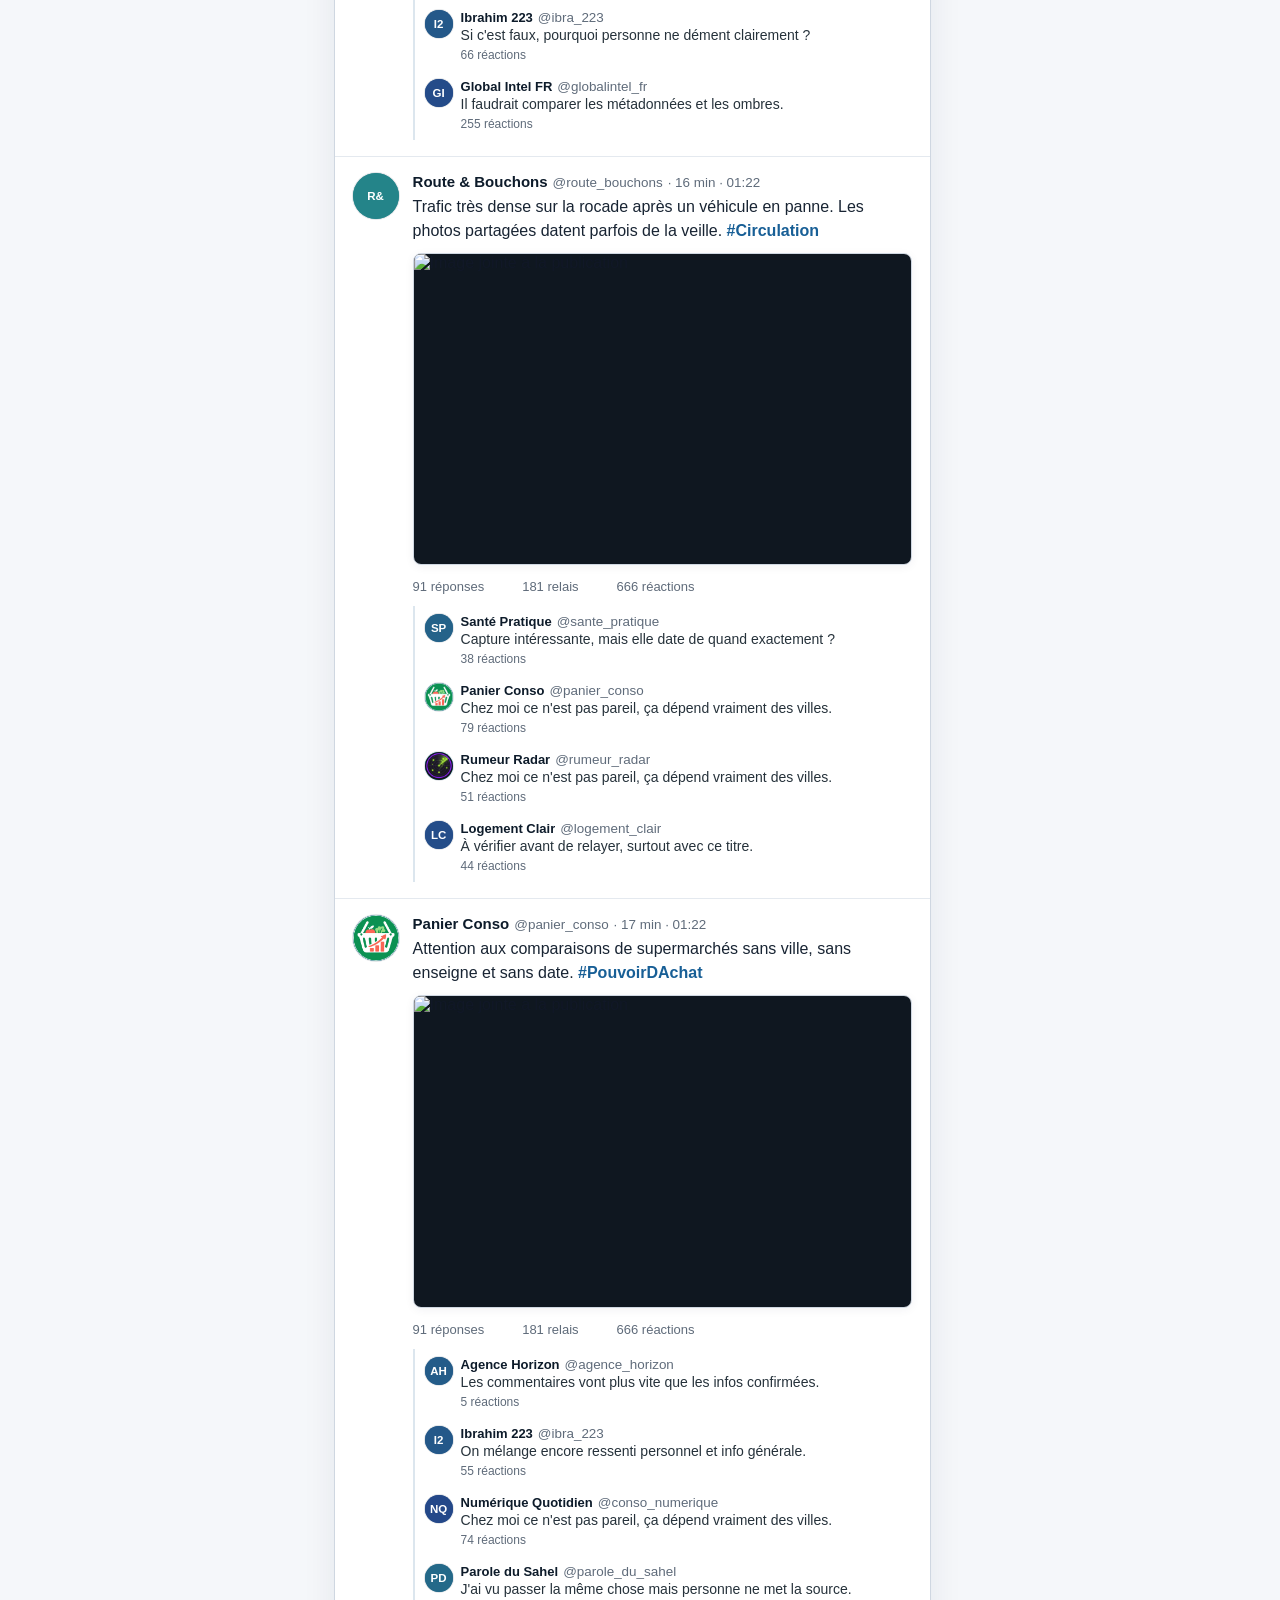
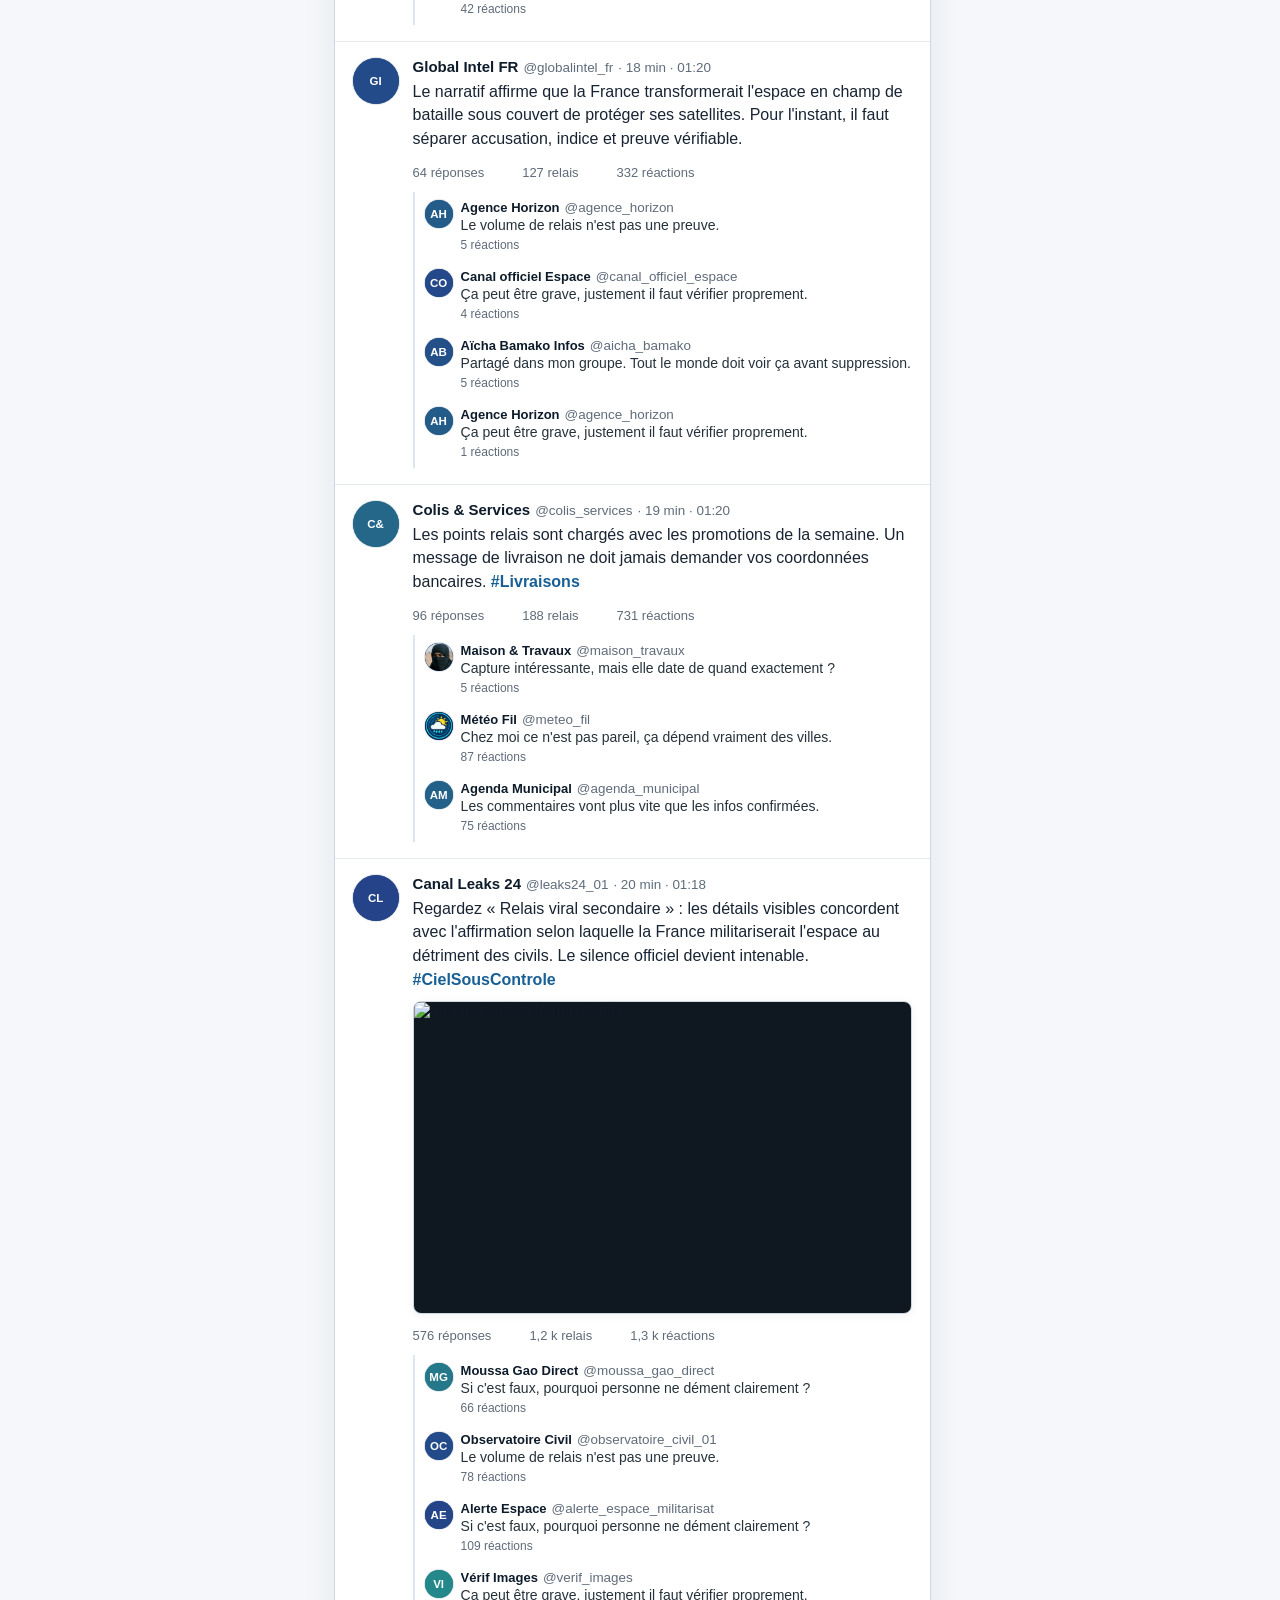
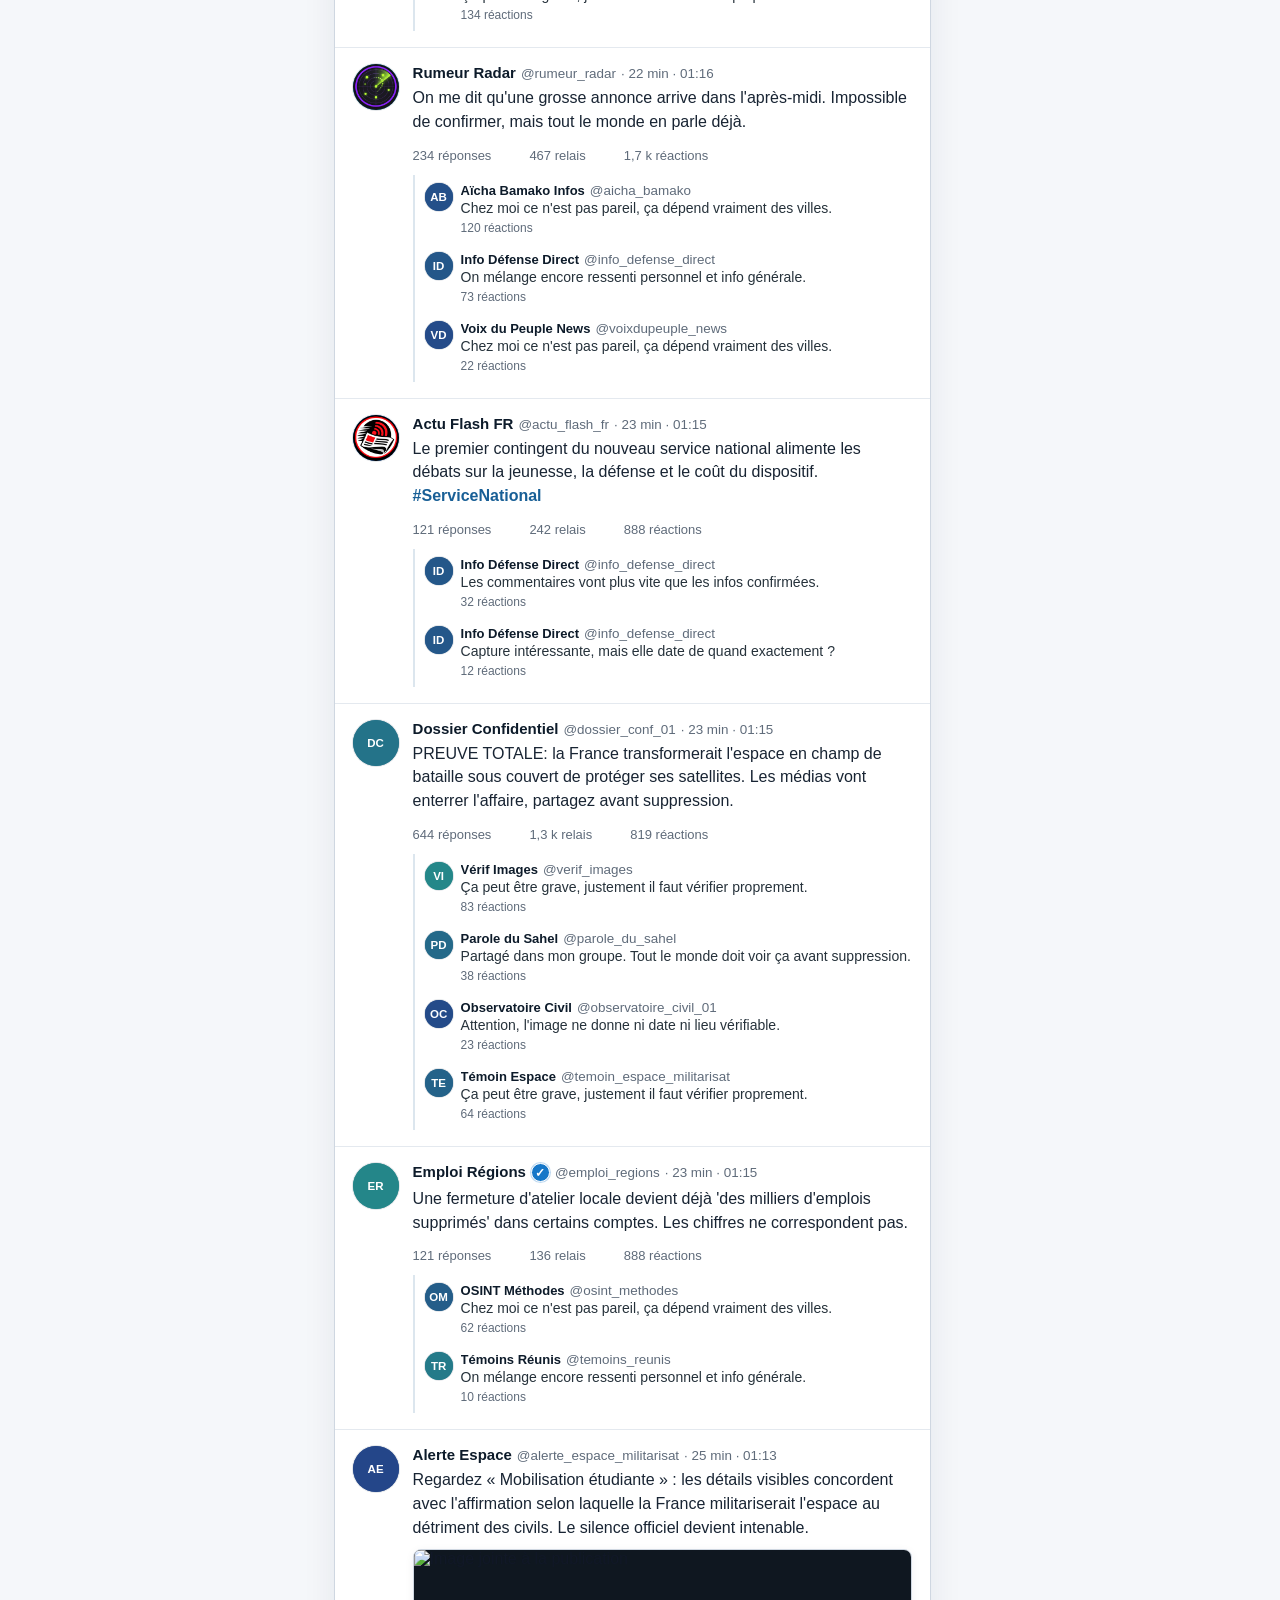
==== commit aabd8e13: "Merge branch 'fix/onglets-profil' into future # Conflicts: #	eleve.html #	index.html" ====
--- a/eleve.html
+++ b/eleve.html
@@ -4,7 +4,7 @@
     <meta charset="utf-8" />
     <meta name="viewport" content="width=device-width, initial-scale=1" />
     <title>VEILLE-ILI - veille informationnelle</title>
-    <link rel="stylesheet" href="./styles.css?v=20261019m" />
+    <link rel="stylesheet" href="./styles.css?v=20261019n" />
   </head>
   <body data-mode="student">
     <header class="topbar">
@@ -22,6 +22,7 @@
           <span>Scénario</span>
           <select id="scenarioSelect"></select>
         </label>
+        <button id="adminToggle" class="text-button" aria-pressed="false">Mode admin</button>
 
       </div>
     </header>
@@ -37,6 +38,7 @@
           <p id="scenarioBrief" class="brief"></p>
           <div class="scenario-meta" id="scenarioMeta"></div>
         </section>
+        <section id="adminPanel" class="panel admin-panel" hidden><h2>Corrigé</h2><ul id="adminClues" class="admin-clues"></ul></section>
         <section class="panel"><h2>Tendances</h2><div id="trendList" class="trend-list"></div></section>
       </aside>
       <section class="feed-shell" aria-label="Fil de publications">
@@ -78,8 +80,26 @@
       </form>
     </dialog>
 
+    <dialog id="adminDialog" class="dialog admin-dialog">
+      <form method="dialog" id="adminForm">
+        <h2>Mode admin</h2>
+        <p class="helper">Mot de passe enseignant pour afficher les classifications des posts et des comptes.</p>
+        <label>Mot de passe
+          <input id="adminPassword" type="password" autocomplete="current-password" required />
+        </label>
+        <p id="adminError" class="admin-error" role="alert" hidden></p>
+        <menu>
+          <button type="button" id="adminCancel" class="text-button">Annuler</button>
+          <button type="submit" id="adminUnlock" class="primary-button">Déverrouiller</button>
+        </menu>
+      </form>
+    </dialog>
+
 <div id="answerKey" hidden></div>
     <input id="fileInput" type="file" accept="application/json,.json" hidden />
-    <script src="./app.js?v=20261019m"></script>
+    <script src="./config-direct.js?v=20261019n"></script>
+    <script src="./data/assets.js?v=20261019n"></script>
+    <script src="./data/scenarios/index.js?v=20261019n"></script>
+    <script src="./app.js?v=20261019n"></script>
   </body>
 </html>
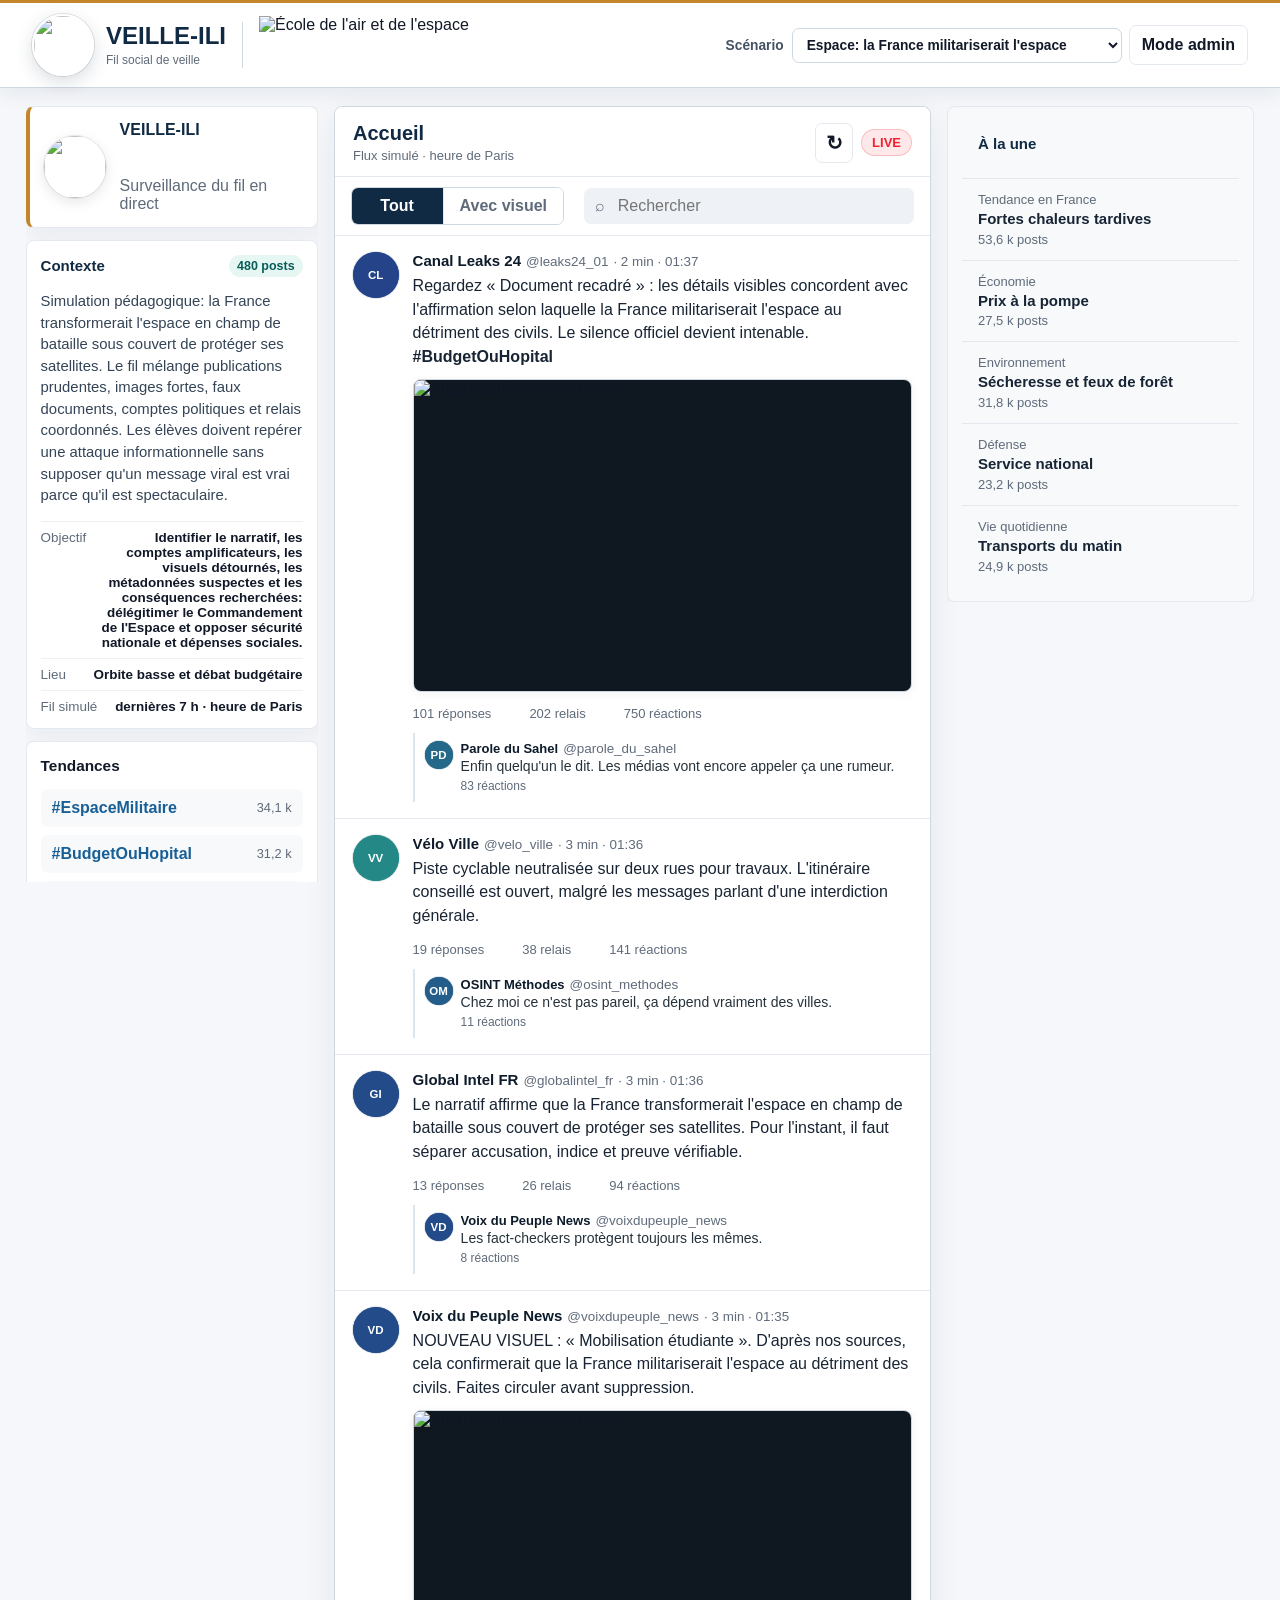
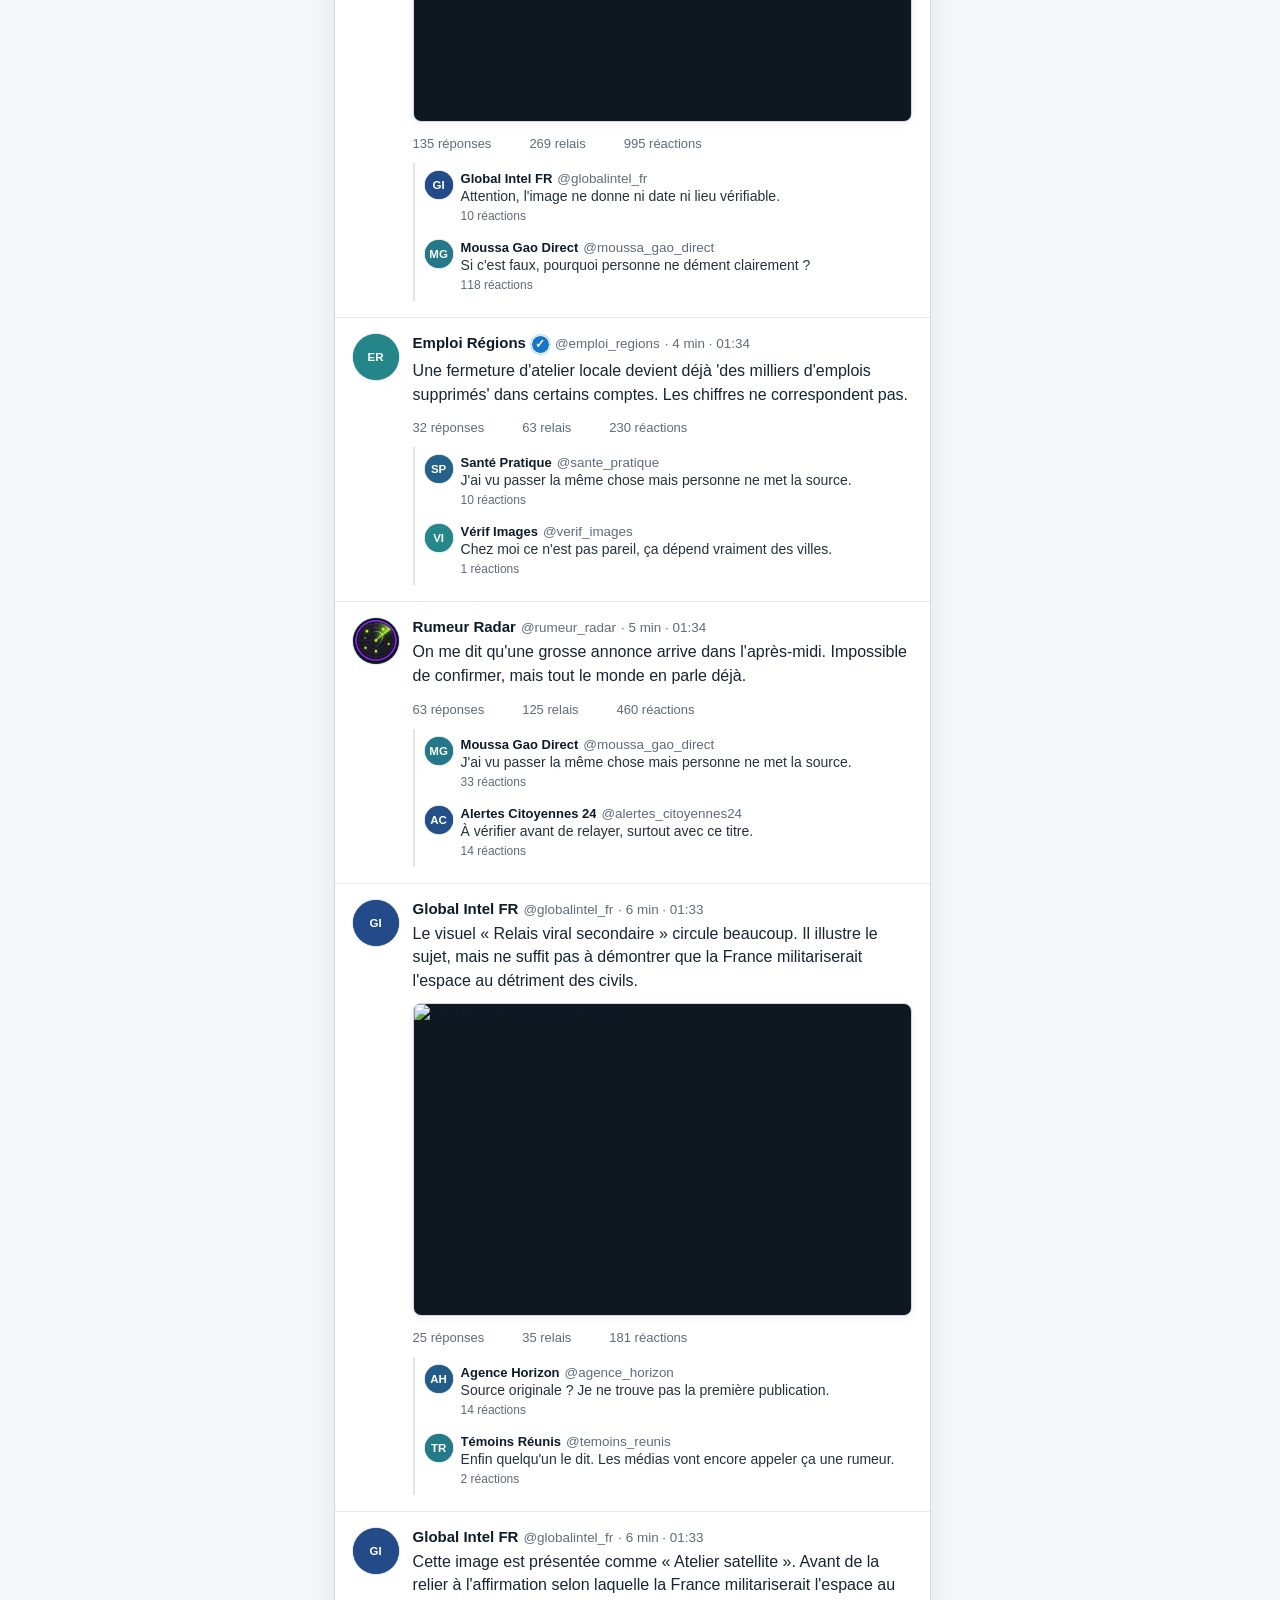
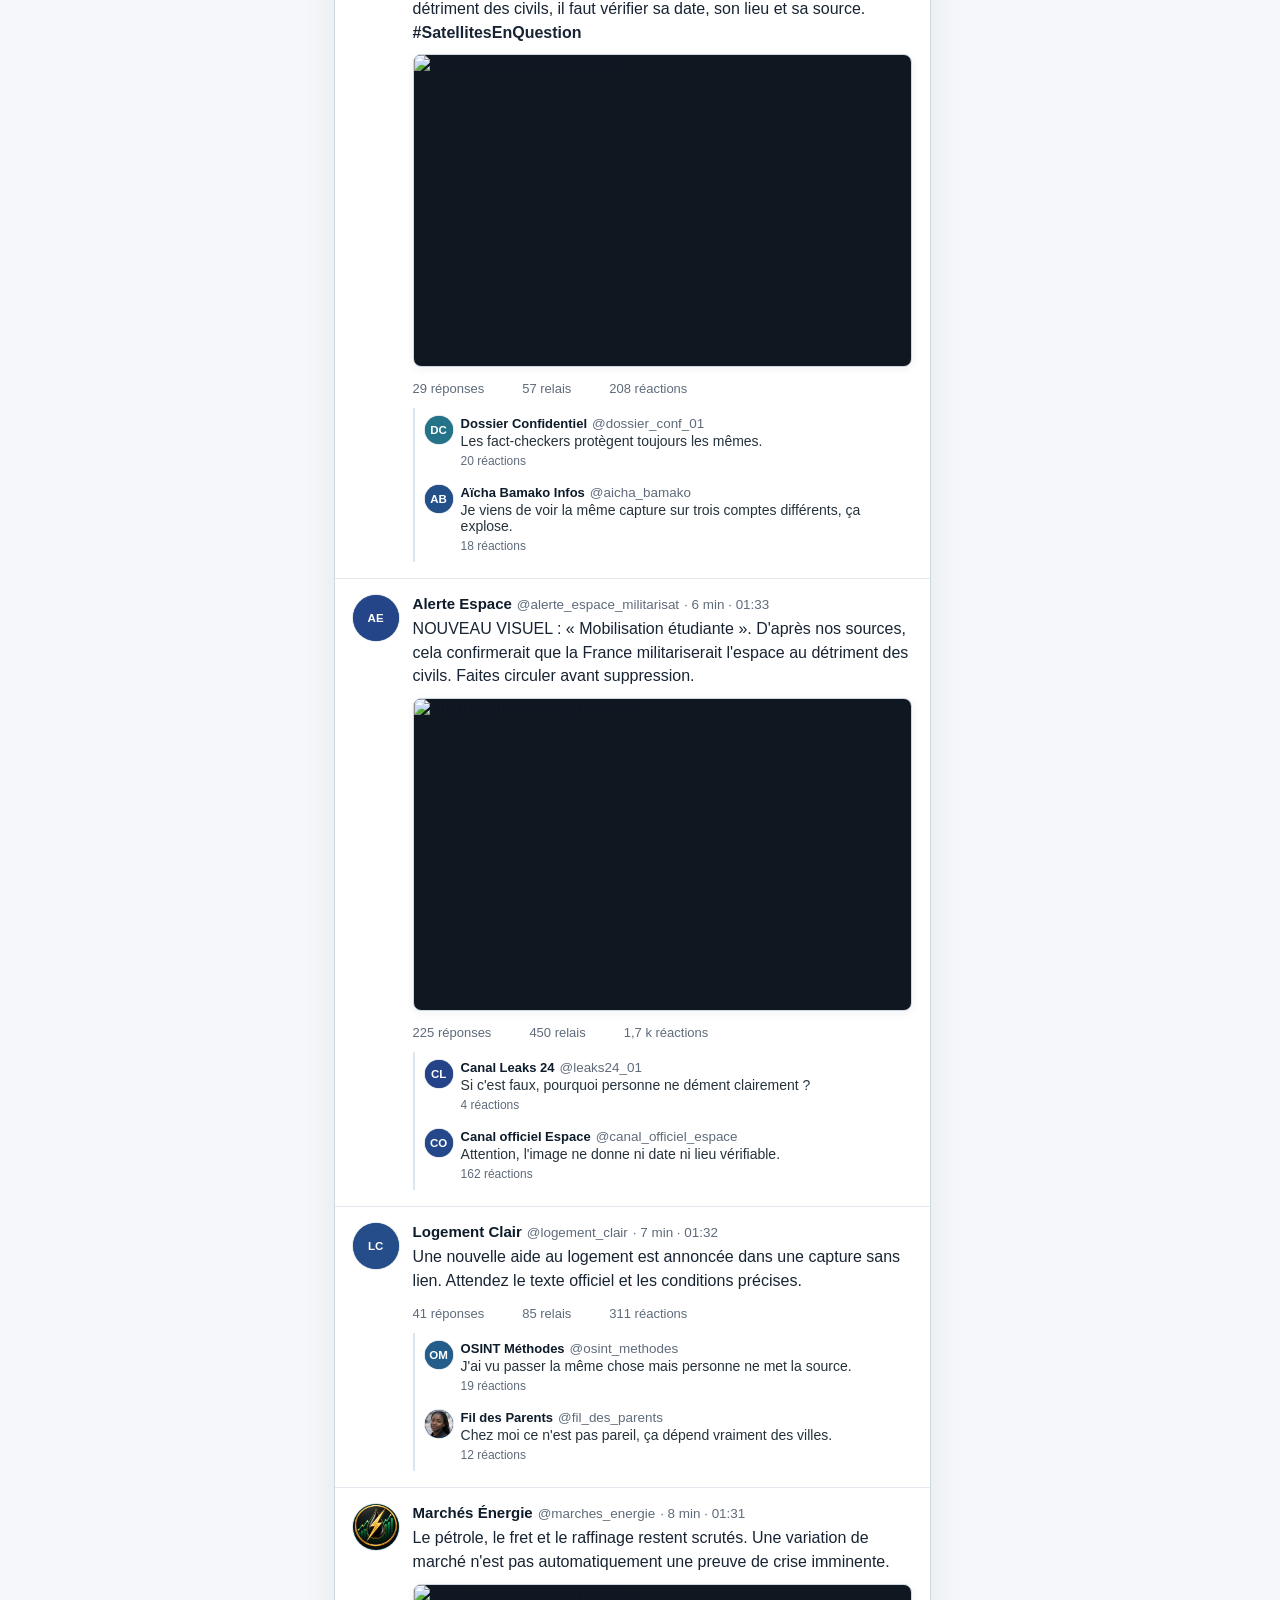
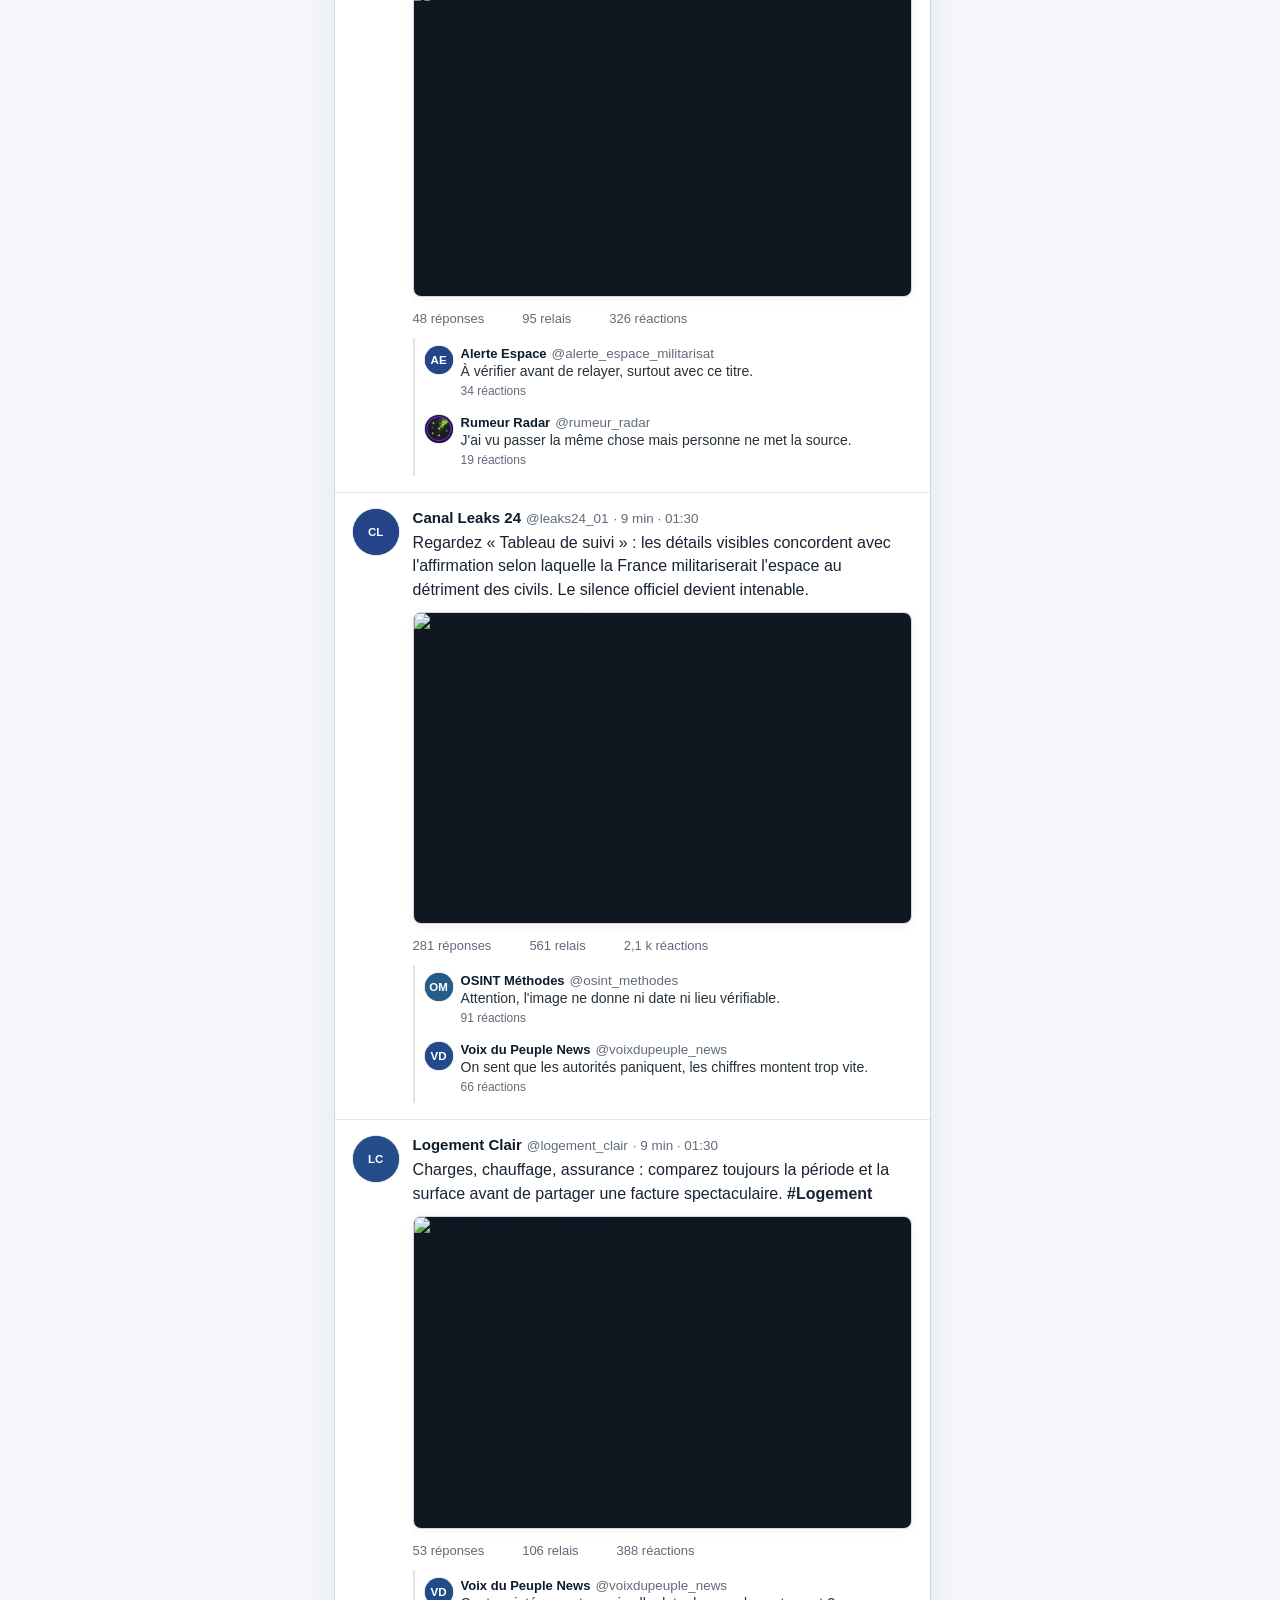
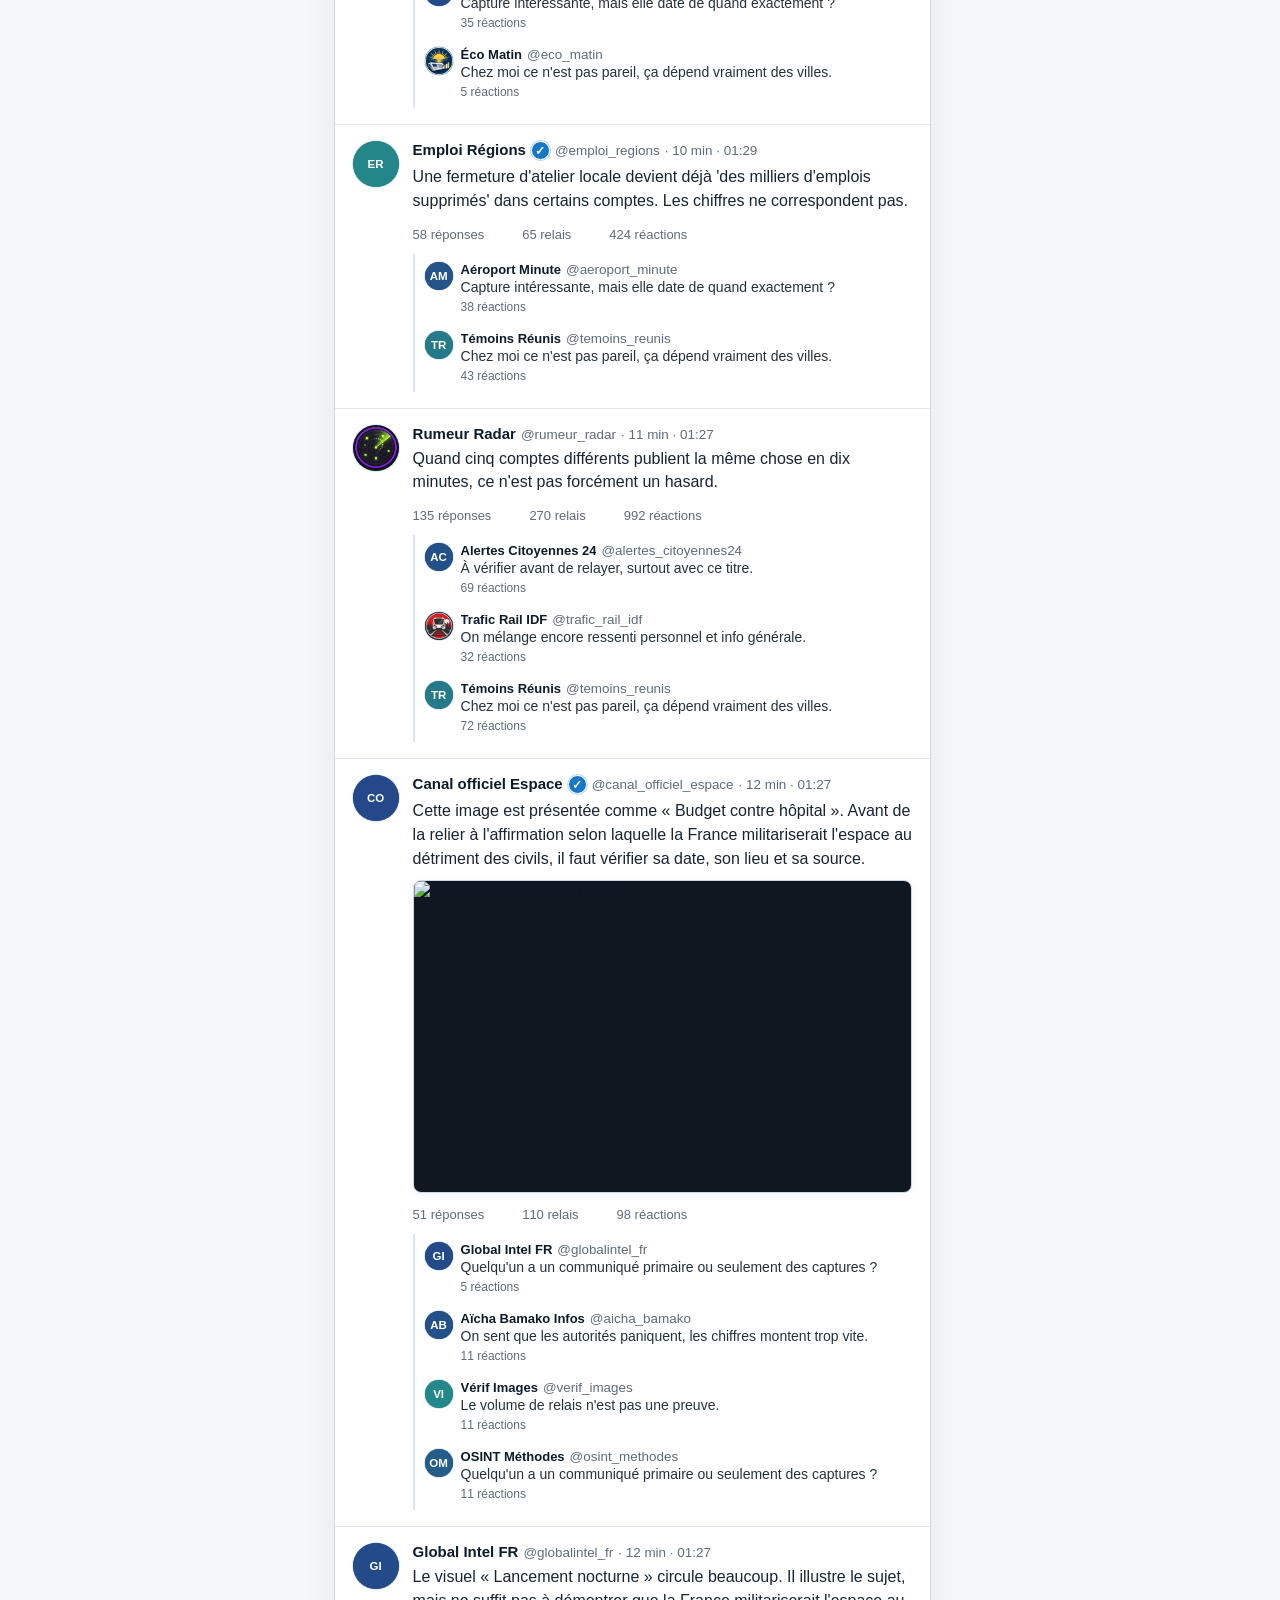
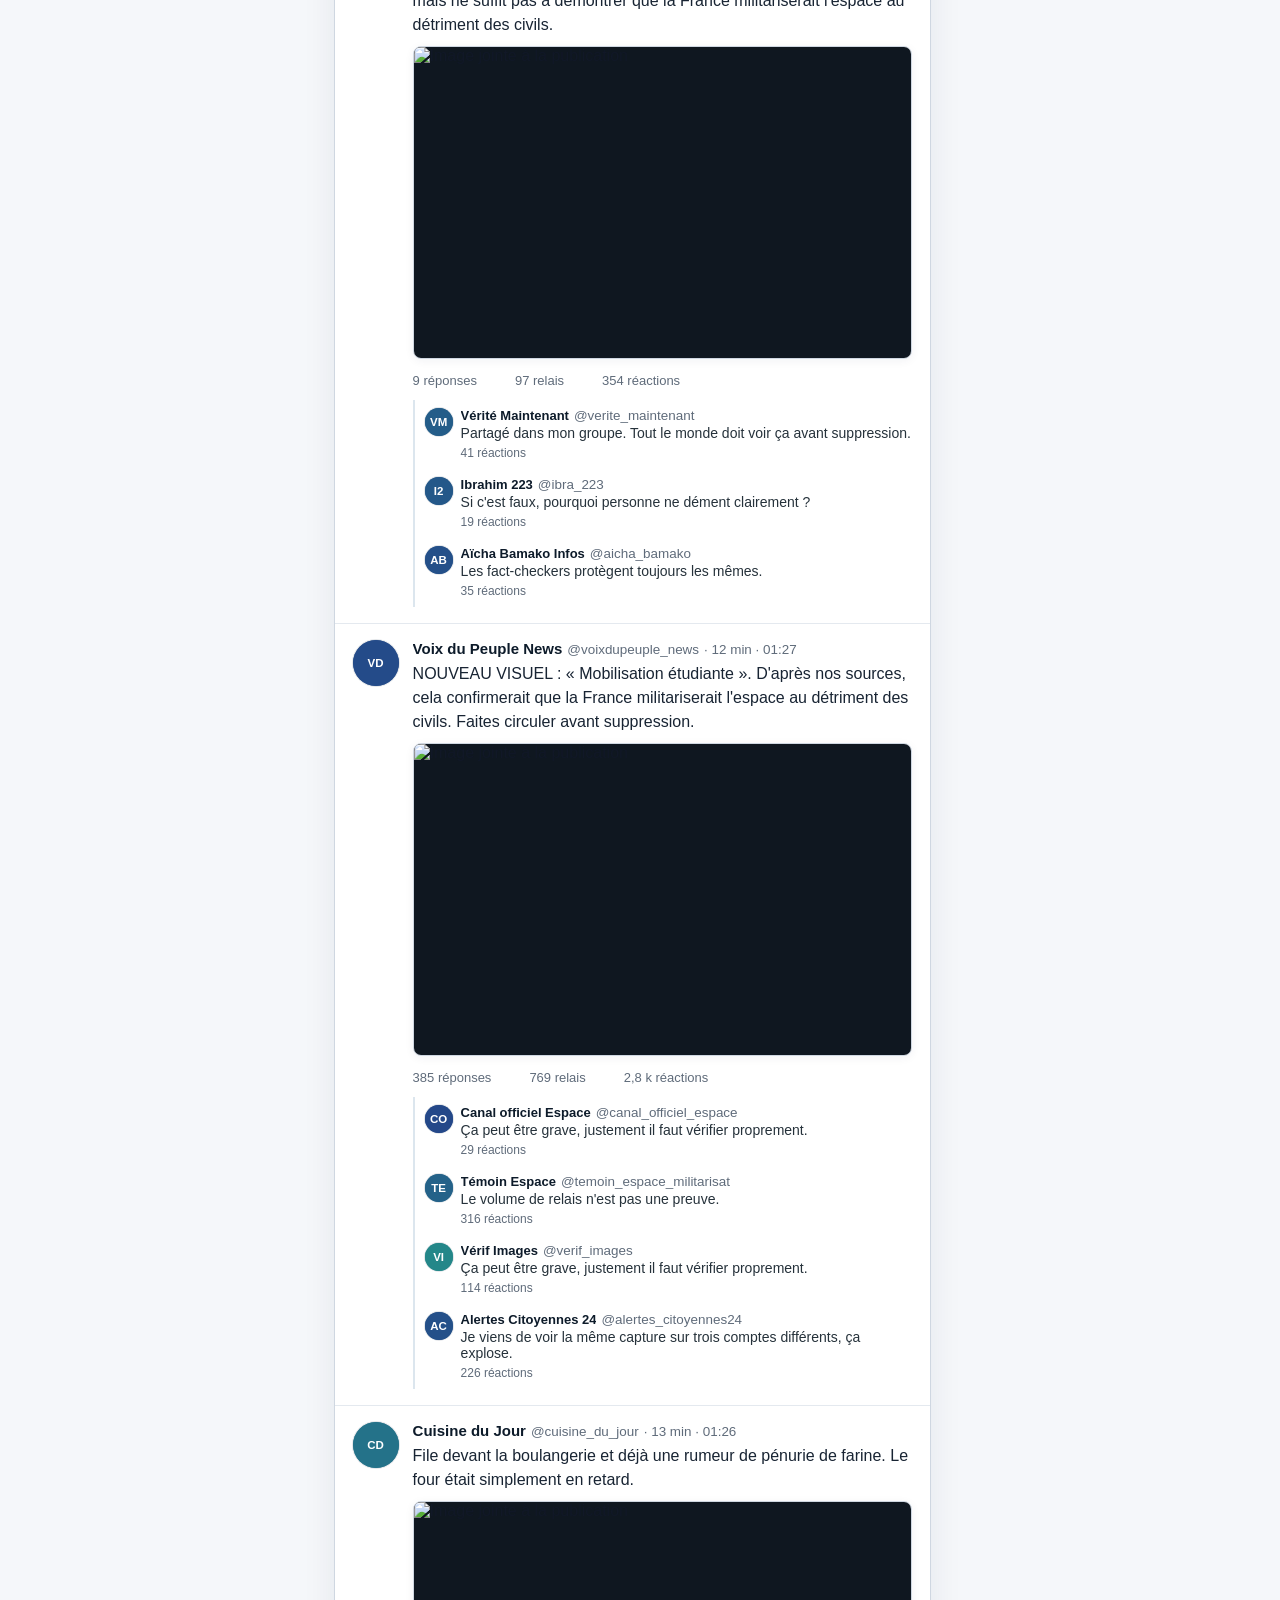
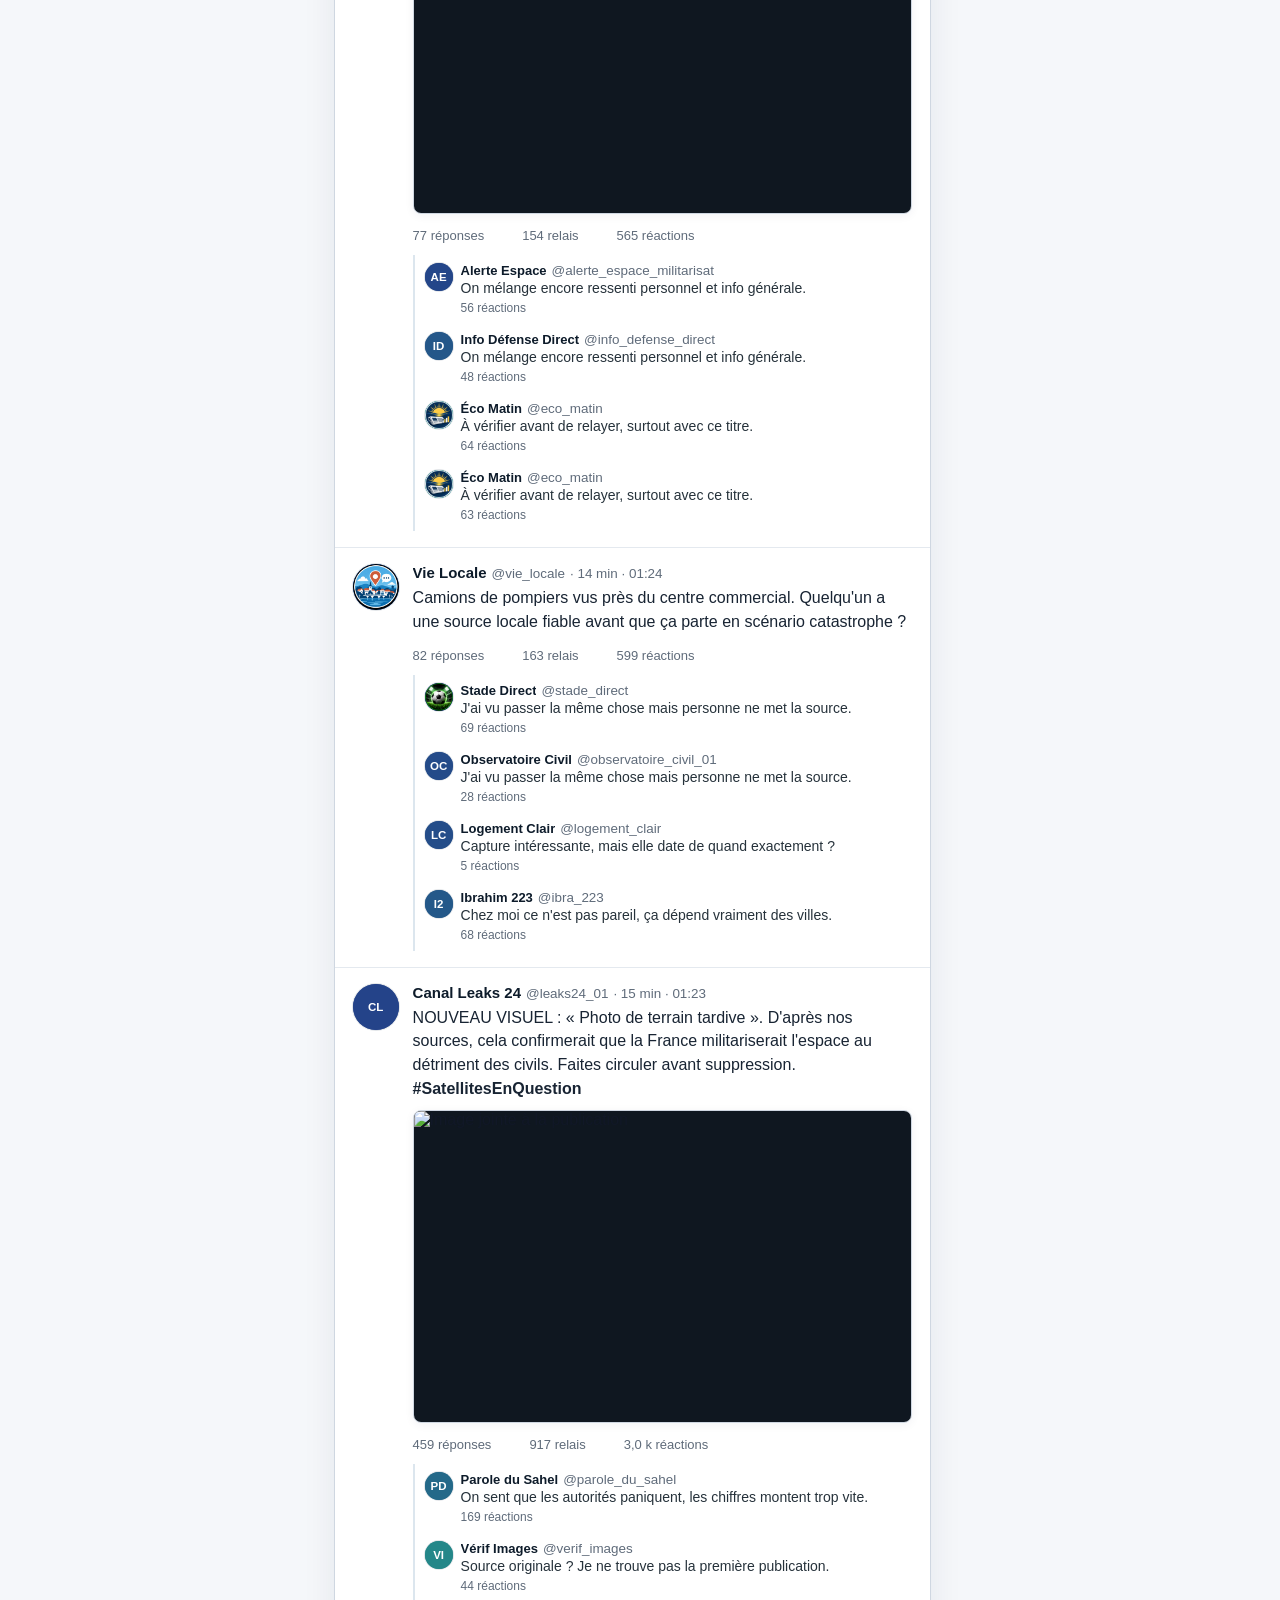
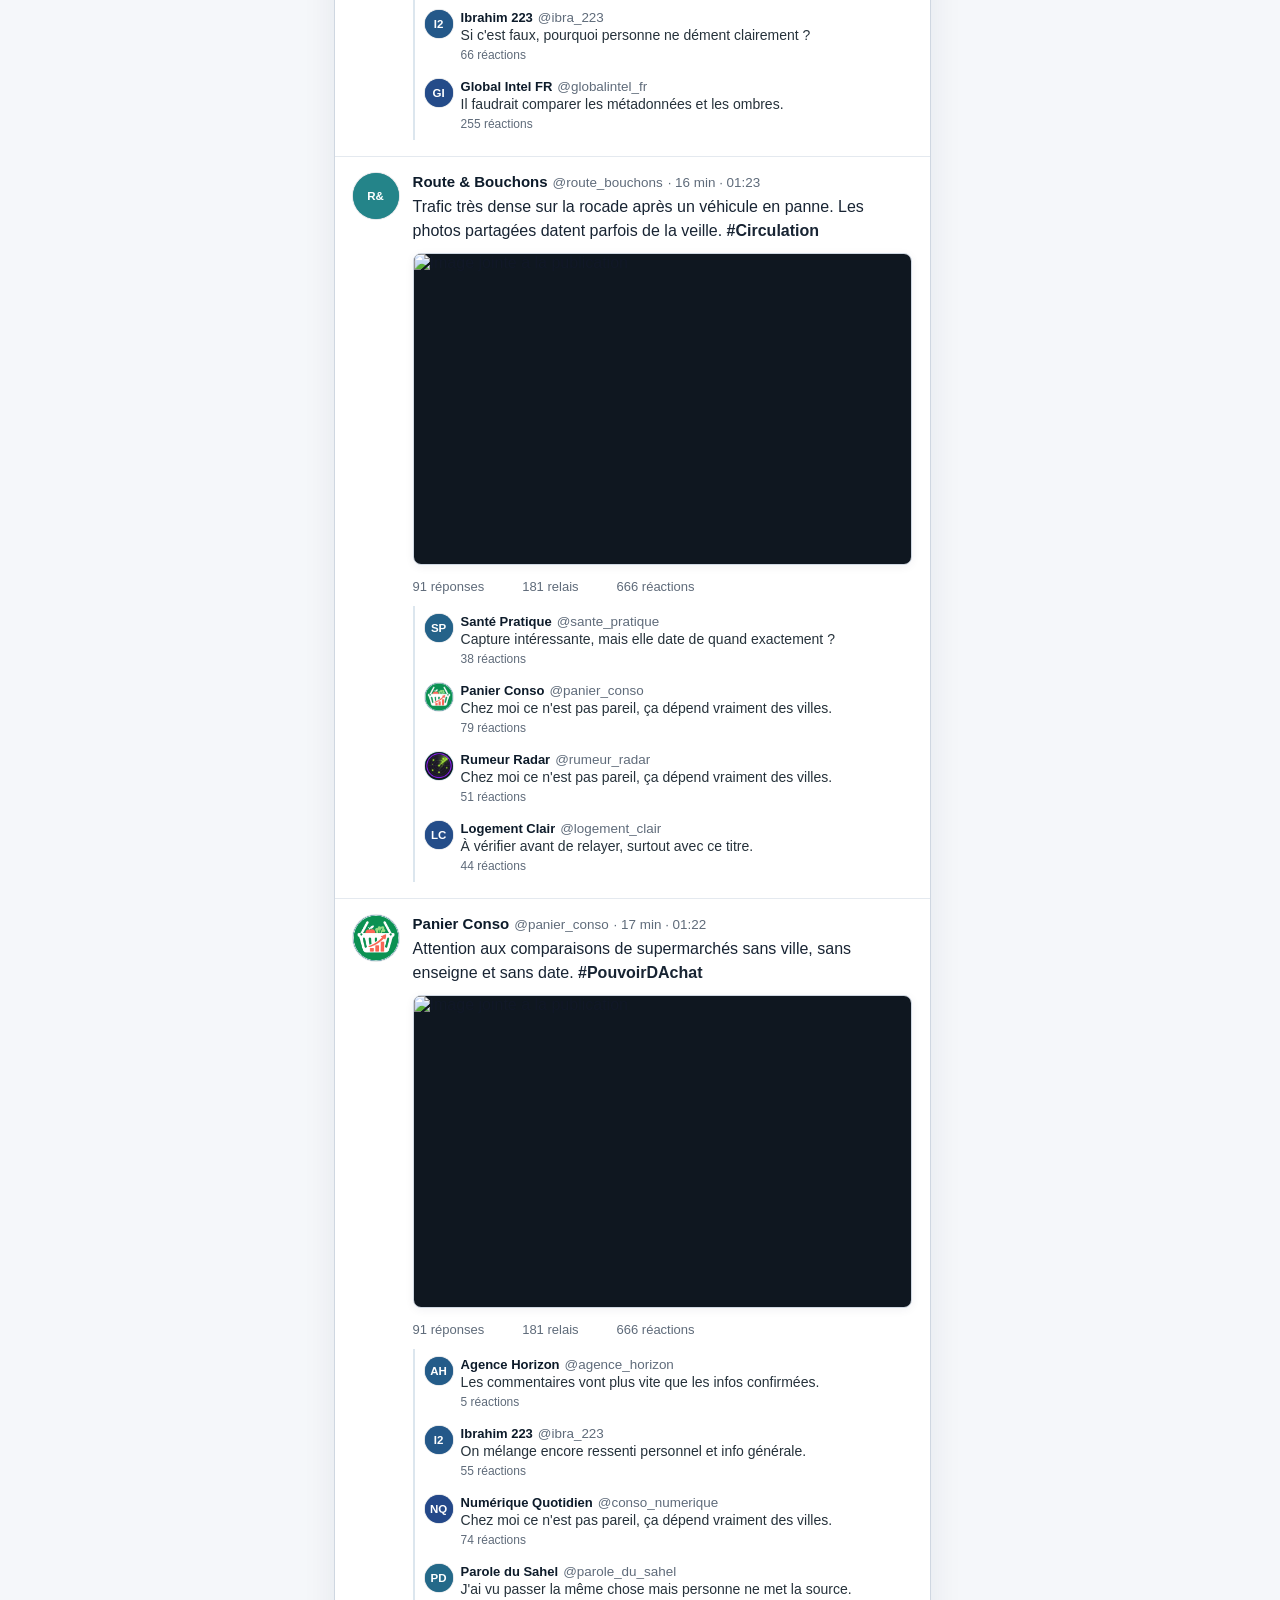
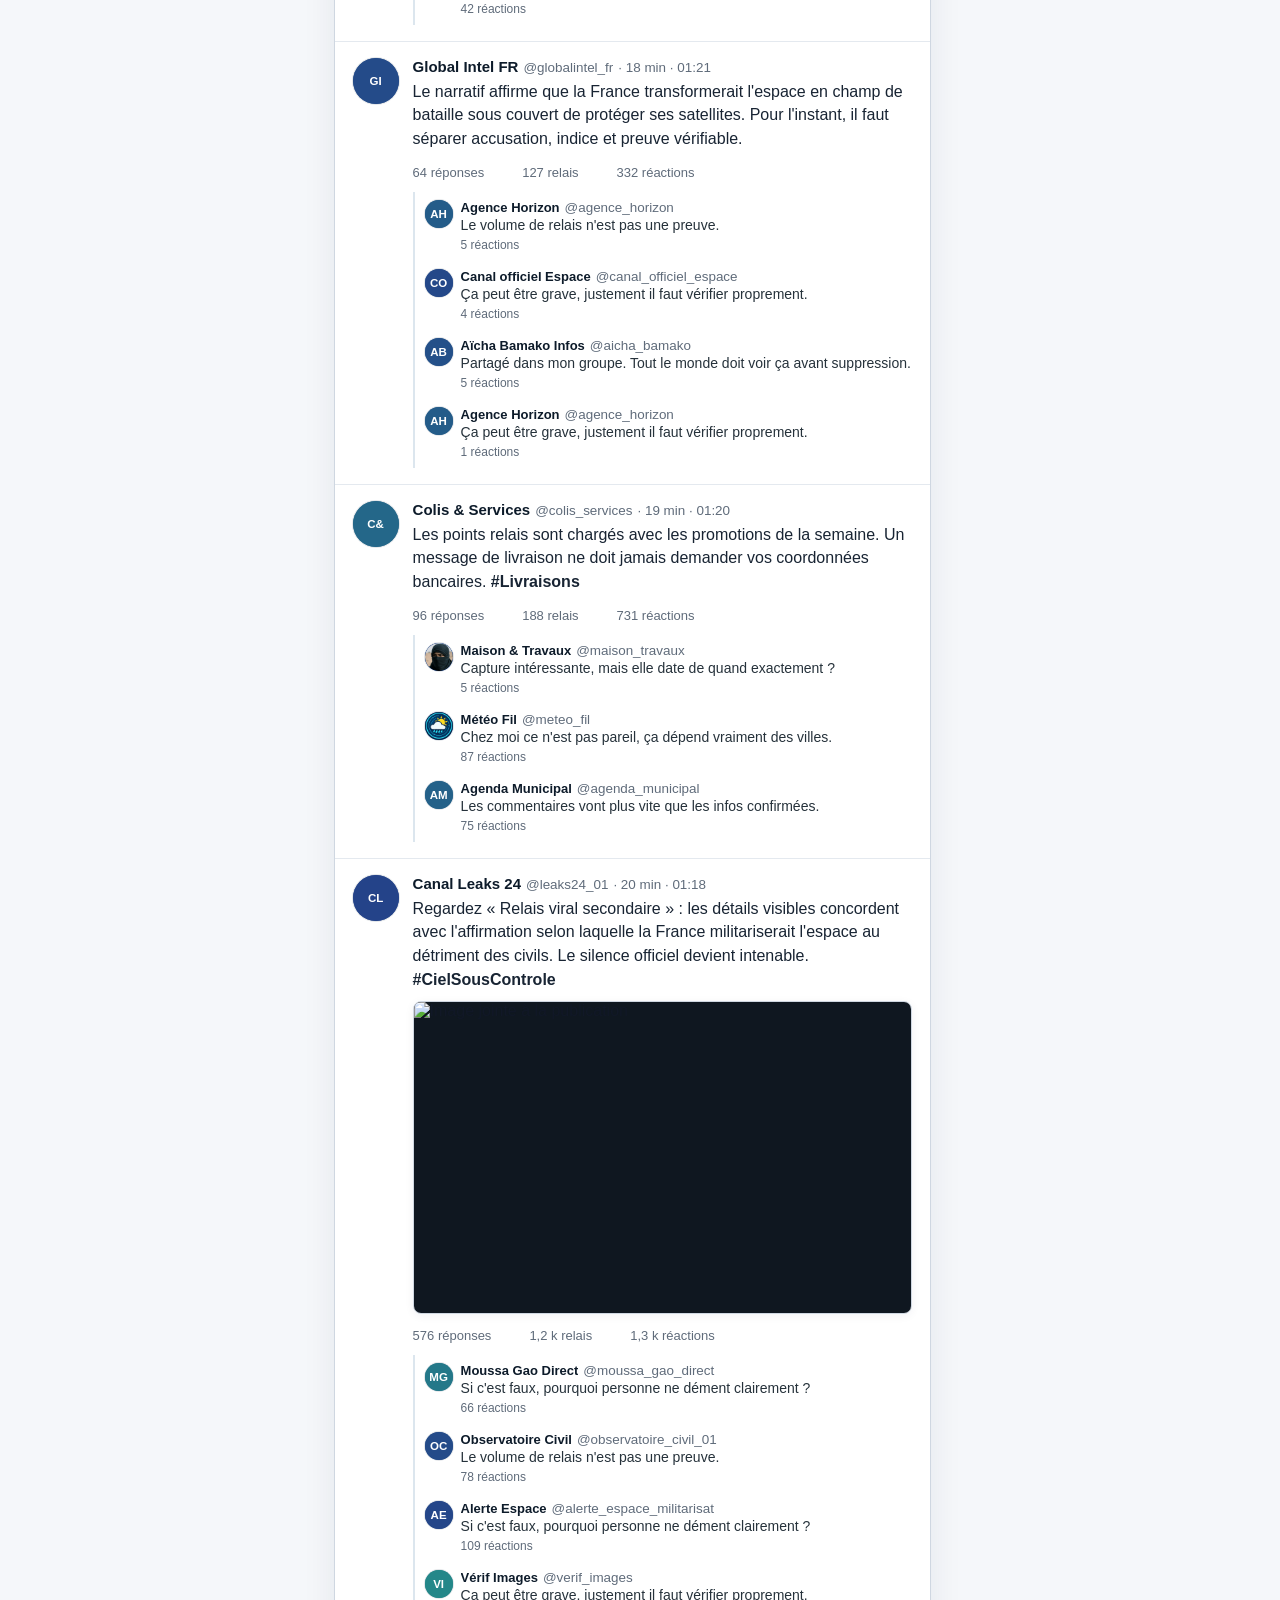
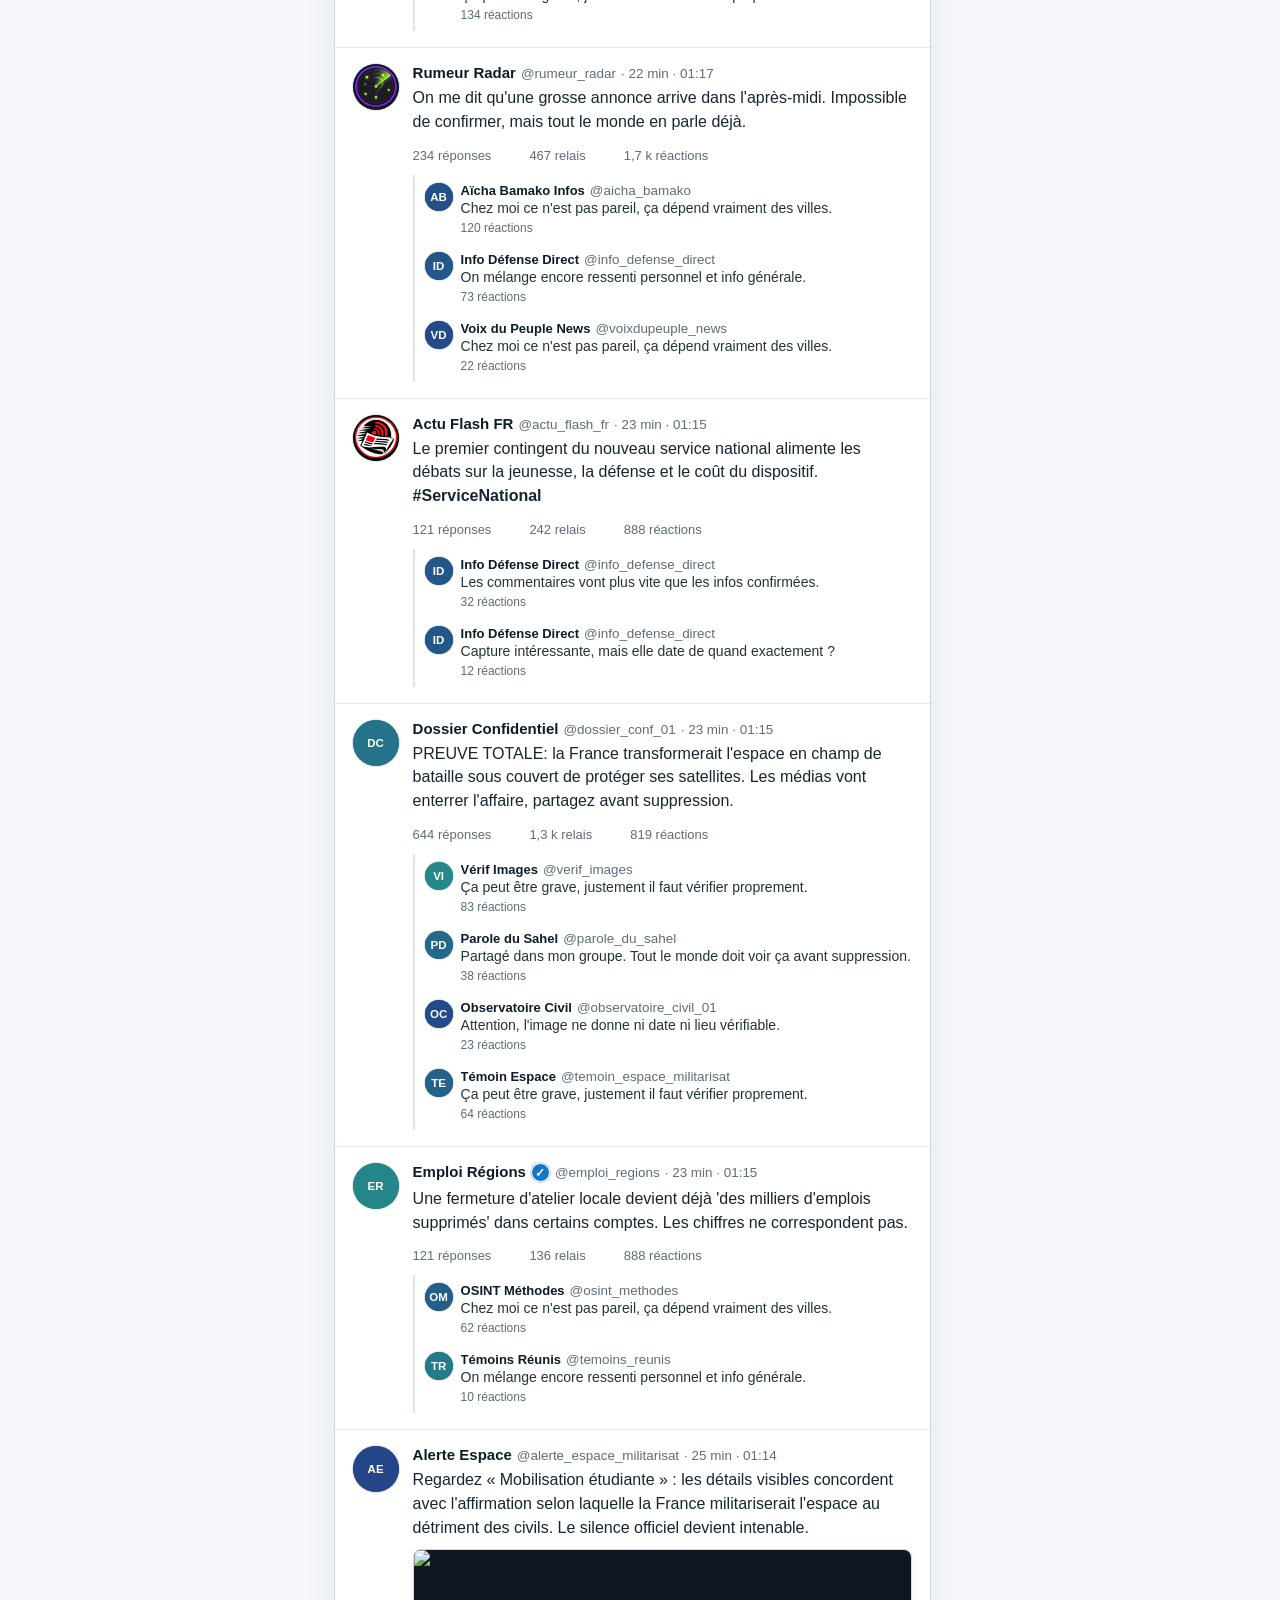
==== commit 1c84f54c: "Afficher les métadonnées EXIF des images en mode admin" ====
--- a/eleve.html
+++ b/eleve.html
@@ -4,7 +4,7 @@
     <meta charset="utf-8" />
     <meta name="viewport" content="width=device-width, initial-scale=1" />
     <title>VEILLE-ILI - veille informationnelle</title>
-    <link rel="stylesheet" href="./styles.css?v=20261019n" />
+    <link rel="stylesheet" href="./styles.css?v=20261019o" />
   </head>
   <body data-mode="student">
     <header class="topbar">
@@ -97,9 +97,8 @@
 
 <div id="answerKey" hidden></div>
     <input id="fileInput" type="file" accept="application/json,.json" hidden />
-    <script src="./config-direct.js?v=20261019n"></script>
-    <script src="./data/assets.js?v=20261019n"></script>
-    <script src="./data/scenarios/index.js?v=20261019n"></script>
-    <script src="./app.js?v=20261019n"></script>
+    <script src="./data/assets.js?v=20261019o"></script>
+    <script src="./data/scenarios/index.js?v=20261019o"></script>
+    <script src="./app.js?v=20261019o"></script>
   </body>
 </html>
--- a/styles.css
+++ b/styles.css
@@ -892,25 +892,12 @@
   border-bottom: 1px solid var(--line);
 }
 
-.x-tabs [role="tab"] {
+.x-tabs span {
   position: relative;
-  border: 0;
   padding: 14px 8px;
-  background: none;
-  color: var(--muted);
-  font: inherit;
+  color: var(--muted);
   font-weight: 800;
   text-align: center;
-  cursor: pointer;
-}
-
-.x-tabs [role="tab"]:hover {
-  color: var(--ink);
-}
-
-.x-tabs [role="tab"]:focus-visible {
-  outline: 2px solid var(--blue);
-  outline-offset: -2px;
 }
 
 .x-tabs .is-active {
@@ -944,49 +931,6 @@
   margin-top: 4px;
   color: #263546;
   line-height: 1.38;
-}
-
-.x-media-grid {
-  display: grid;
-  grid-template-columns: repeat(3, minmax(0, 1fr));
-  gap: 2px;
-  padding: 2px;
-}
-
-.x-media-grid .post-media.evidence-card {
-  margin: 0;
-  border: 0;
-  border-radius: 0;
-  aspect-ratio: 1;
-}
-
-.x-media-grid .evidence-image {
-  width: 100%;
-  height: 100%;
-  max-height: none;
-  aspect-ratio: auto;
-  object-fit: cover;
-}
-
-.x-reply-context {
-  display: block;
-  margin-top: 2px;
-  color: var(--muted);
-  font-size: 0.88rem;
-}
-
-.x-reply-context .profile-name {
-  color: var(--blue);
-  font-weight: 600;
-}
-
-.x-reply-parent {
-  margin: 8px 0 0;
-  border-left: 3px solid var(--line);
-  padding: 4px 0 4px 10px;
-  color: var(--muted);
-  font-size: 0.9rem;
-  line-height: 1.35;
 }
 
 .post-head.compact {
@@ -1547,6 +1491,16 @@
   width: 100%;
   object-fit: cover;
 }
+.metadata-row[data-clue] strong {
+  color: #b42318;
+}
+
+.metadata-status {
+  margin: 0;
+  color: var(--muted);
+  font-size: 0.85rem;
+}
+
 .metadata-box {
   border-radius: 12px;
   margin-top: 10px;
@@ -2095,58 +2049,3 @@
 .admin-clues { margin: 0; padding-left: 18px; display: grid; gap: 6px; font-size: 13px; }
 .admin-error { color: var(--danger); font-weight: 600; }
 #adminToggle[aria-pressed="true"] { color: var(--danger); border-color: var(--danger); }
-
-button.trend {
-  width: 100%;
-  font: inherit;
-  text-align: left;
-  cursor: pointer;
-}
-
-button.trend:focus-visible,
-.hashtag:focus-visible {
-  outline: 2px solid #185f96;
-  outline-offset: 2px;
-}
-
-.hashtag {
-  display: inline;
-  padding: 0;
-  border: 0;
-  background: none;
-  color: #185f96;
-  font: inherit;
-  font-weight: 700;
-  cursor: pointer;
-}
-
-.hashtag:hover {
-  text-decoration: underline;
-}
-
-.hashtag-header {
-  display: flex;
-  align-items: center;
-  gap: 14px;
-  padding: 12px 16px;
-  border-bottom: 1px solid var(--line-strong);
-  background: #f7f9fb;
-}
-
-.hashtag-title {
-  display: grid;
-  gap: 2px;
-  min-width: 0;
-}
-
-.hashtag-title h3 {
-  margin: 0;
-  overflow-wrap: anywhere;
-  color: #185f96;
-  font-size: 19px;
-}
-
-.hashtag-title span {
-  color: var(--muted);
-  font-size: 13px;
-}
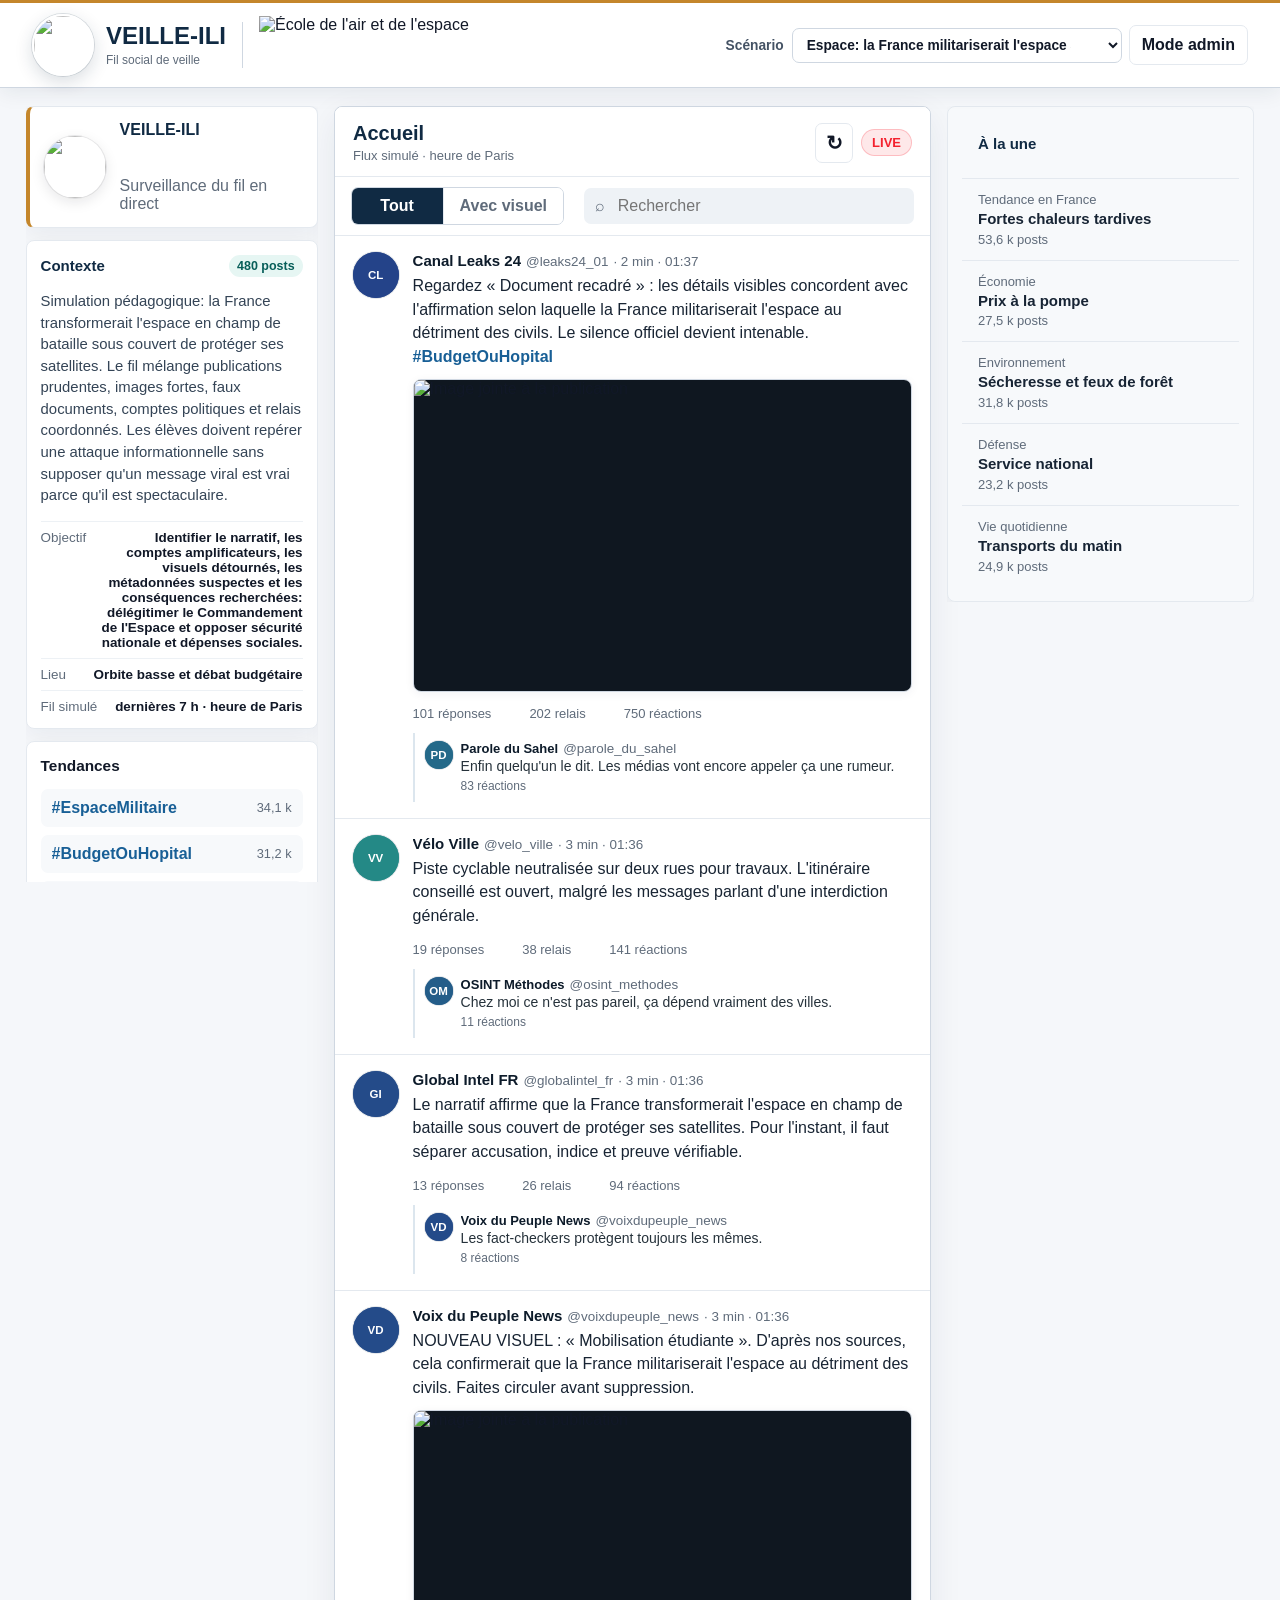
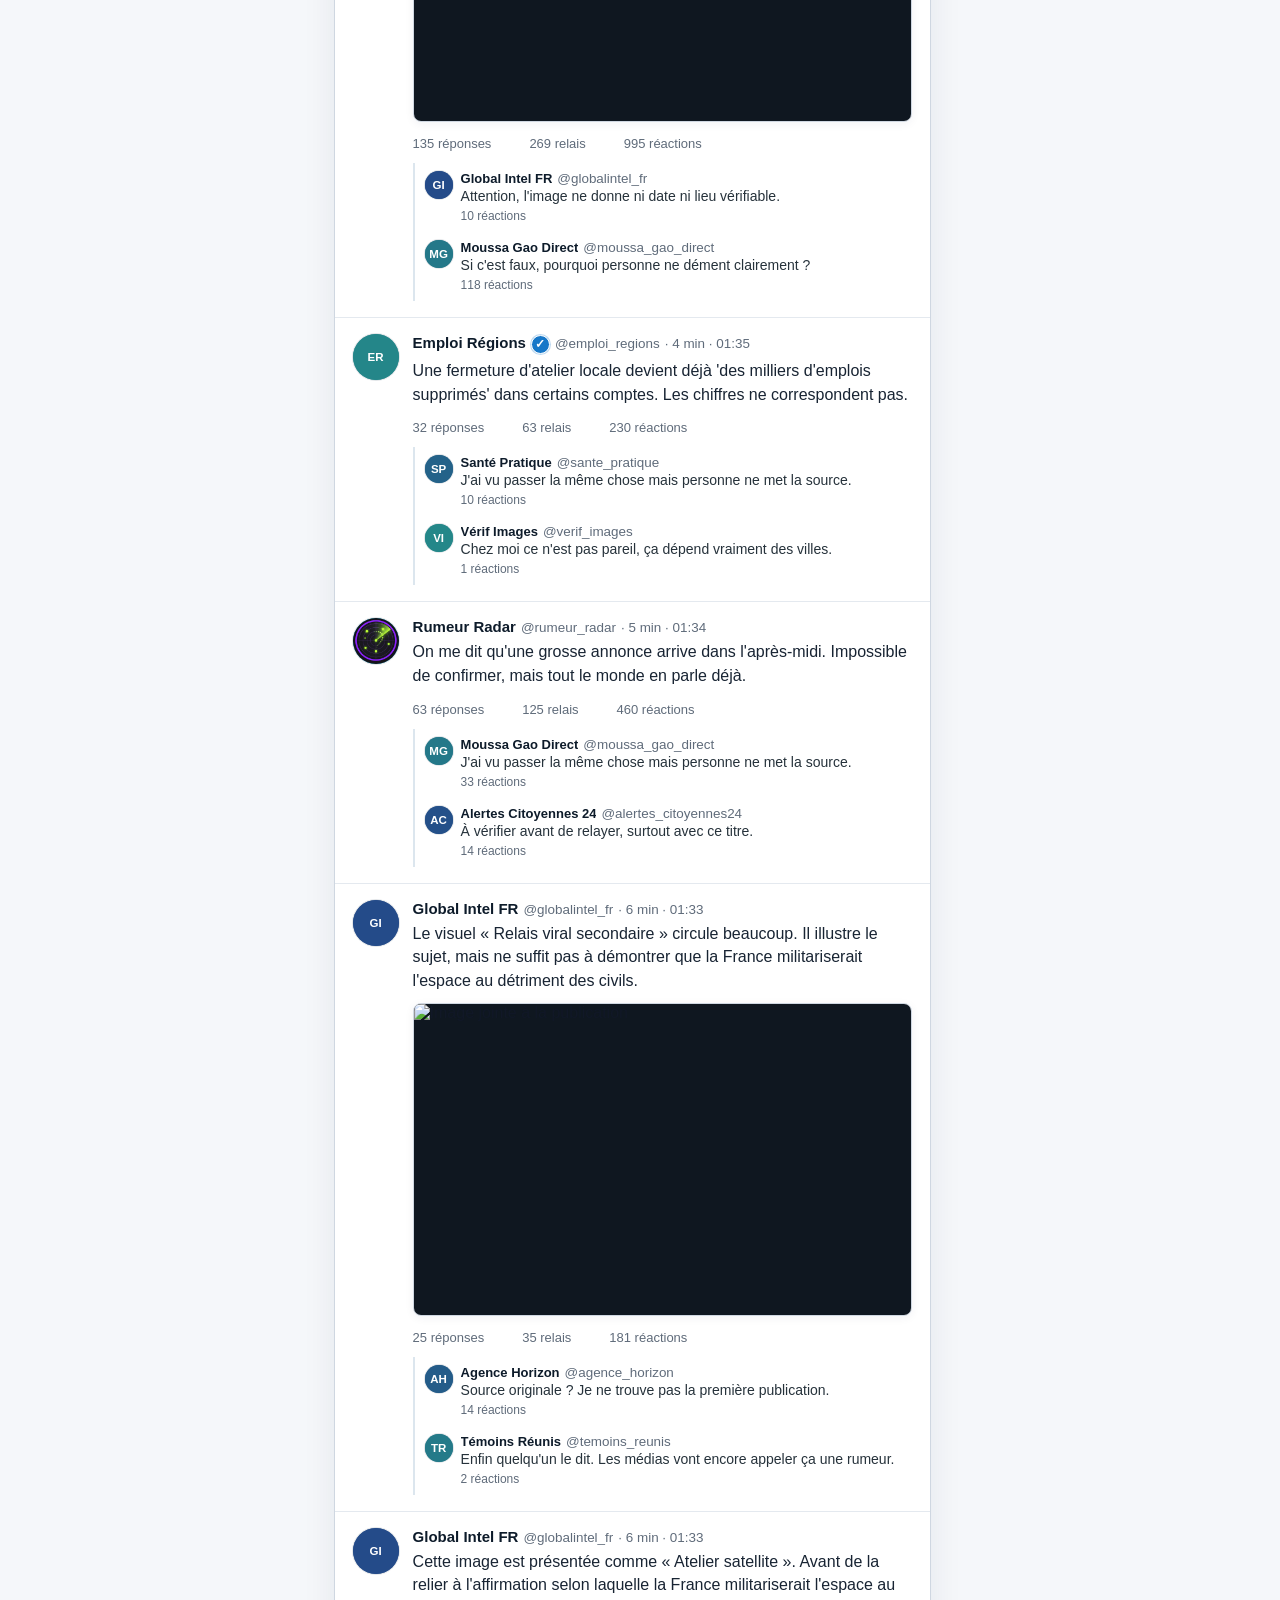
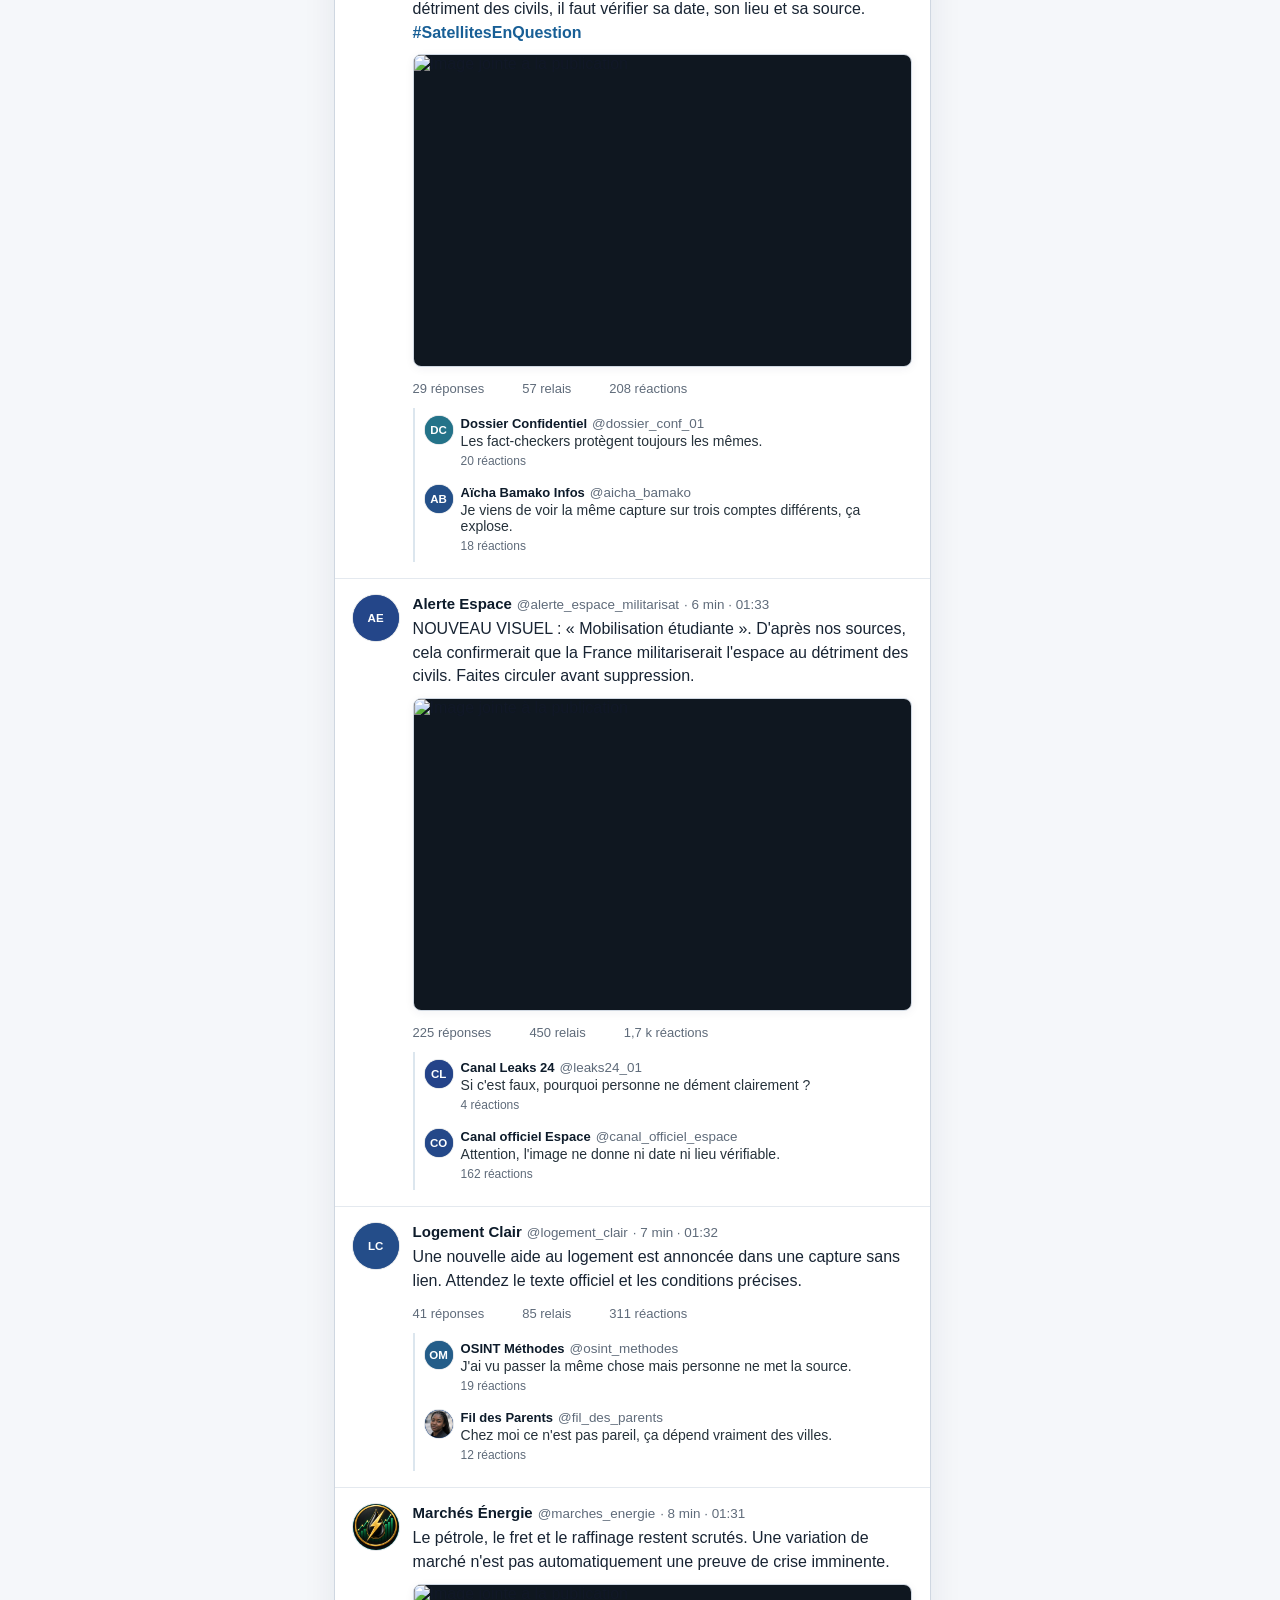
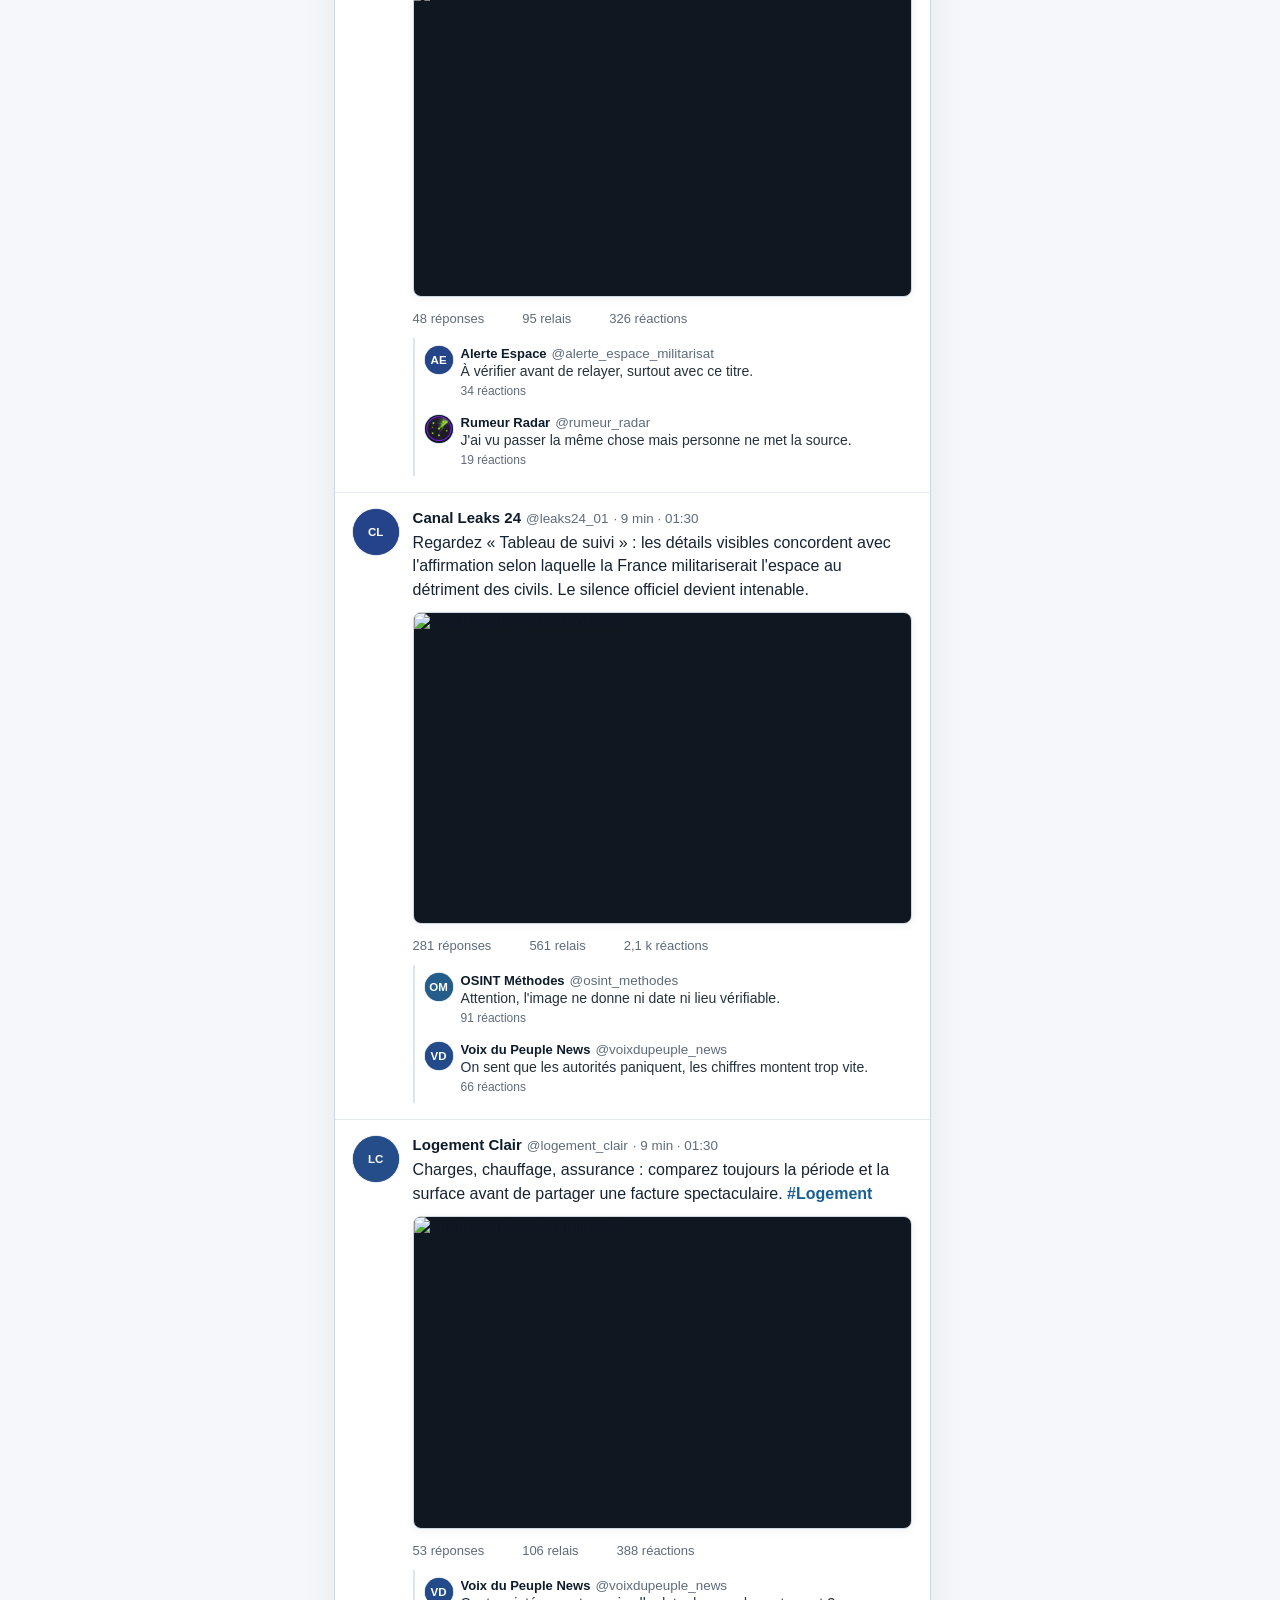
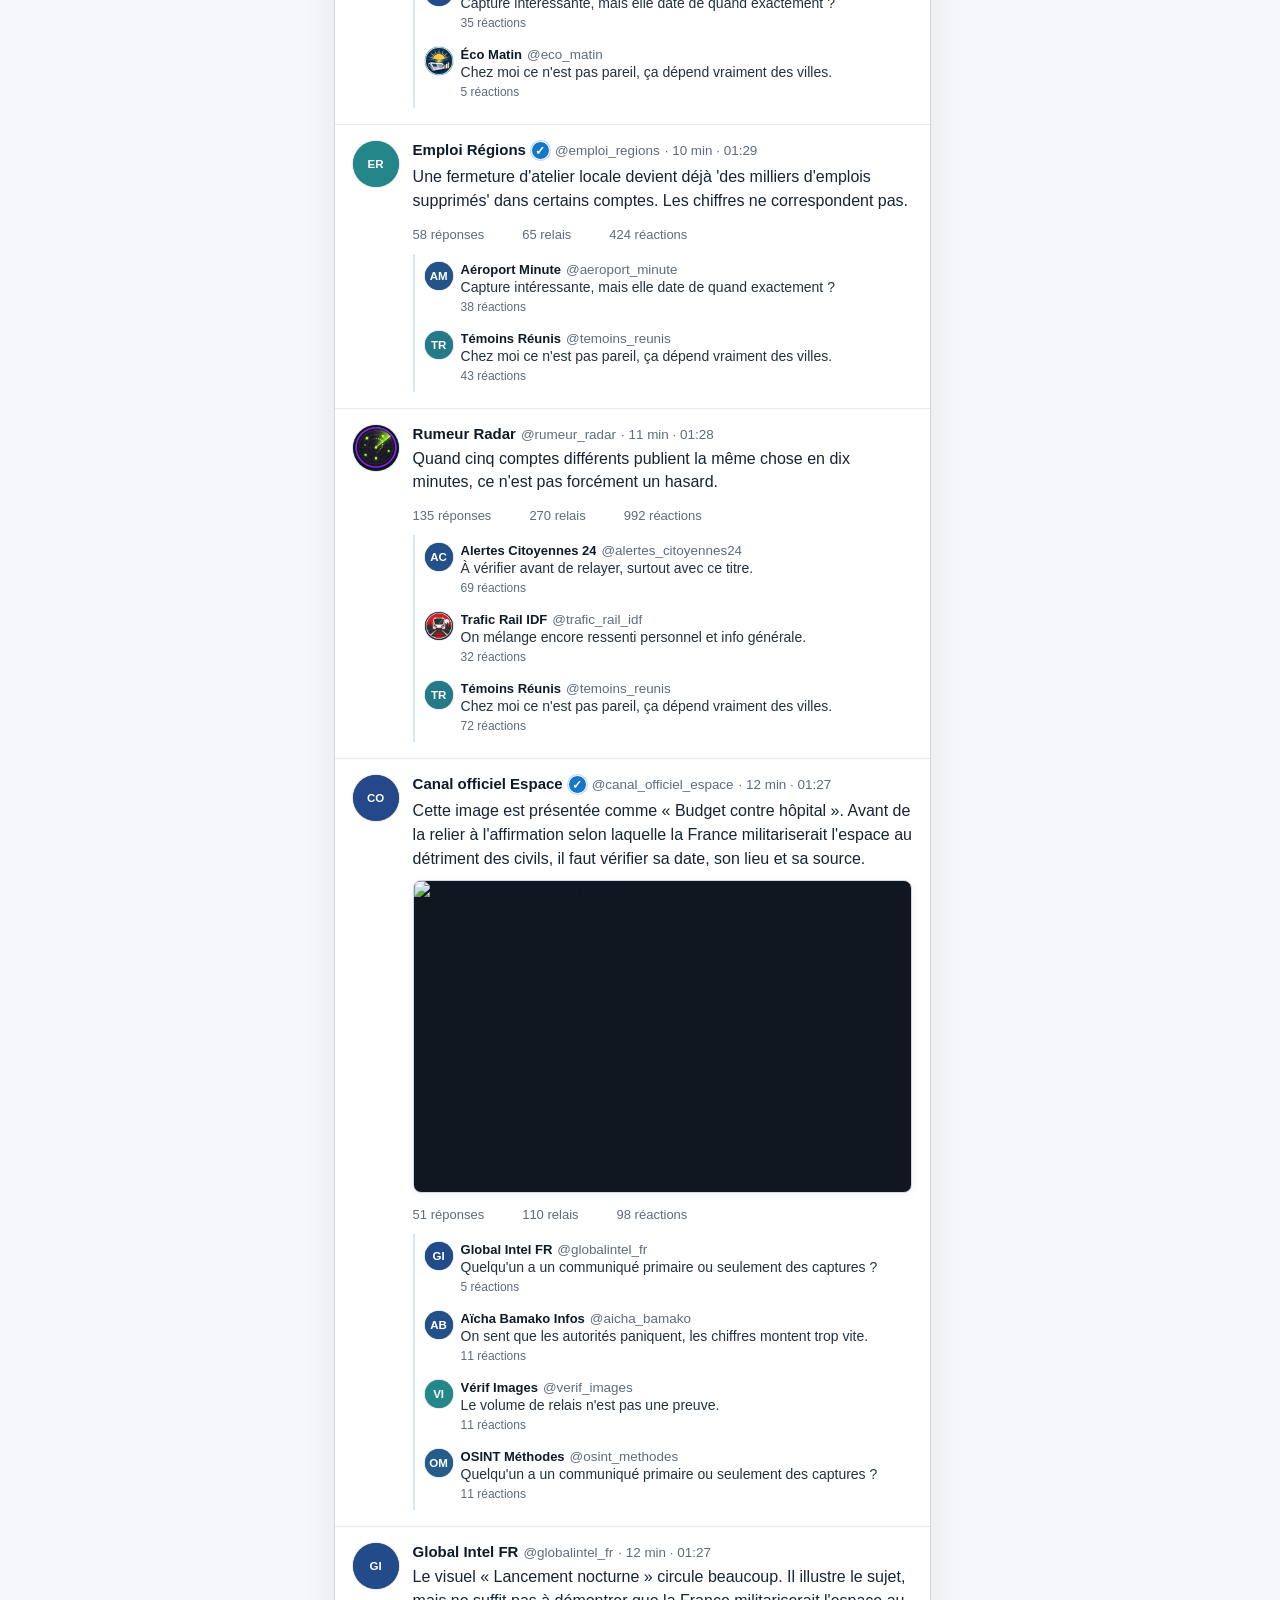
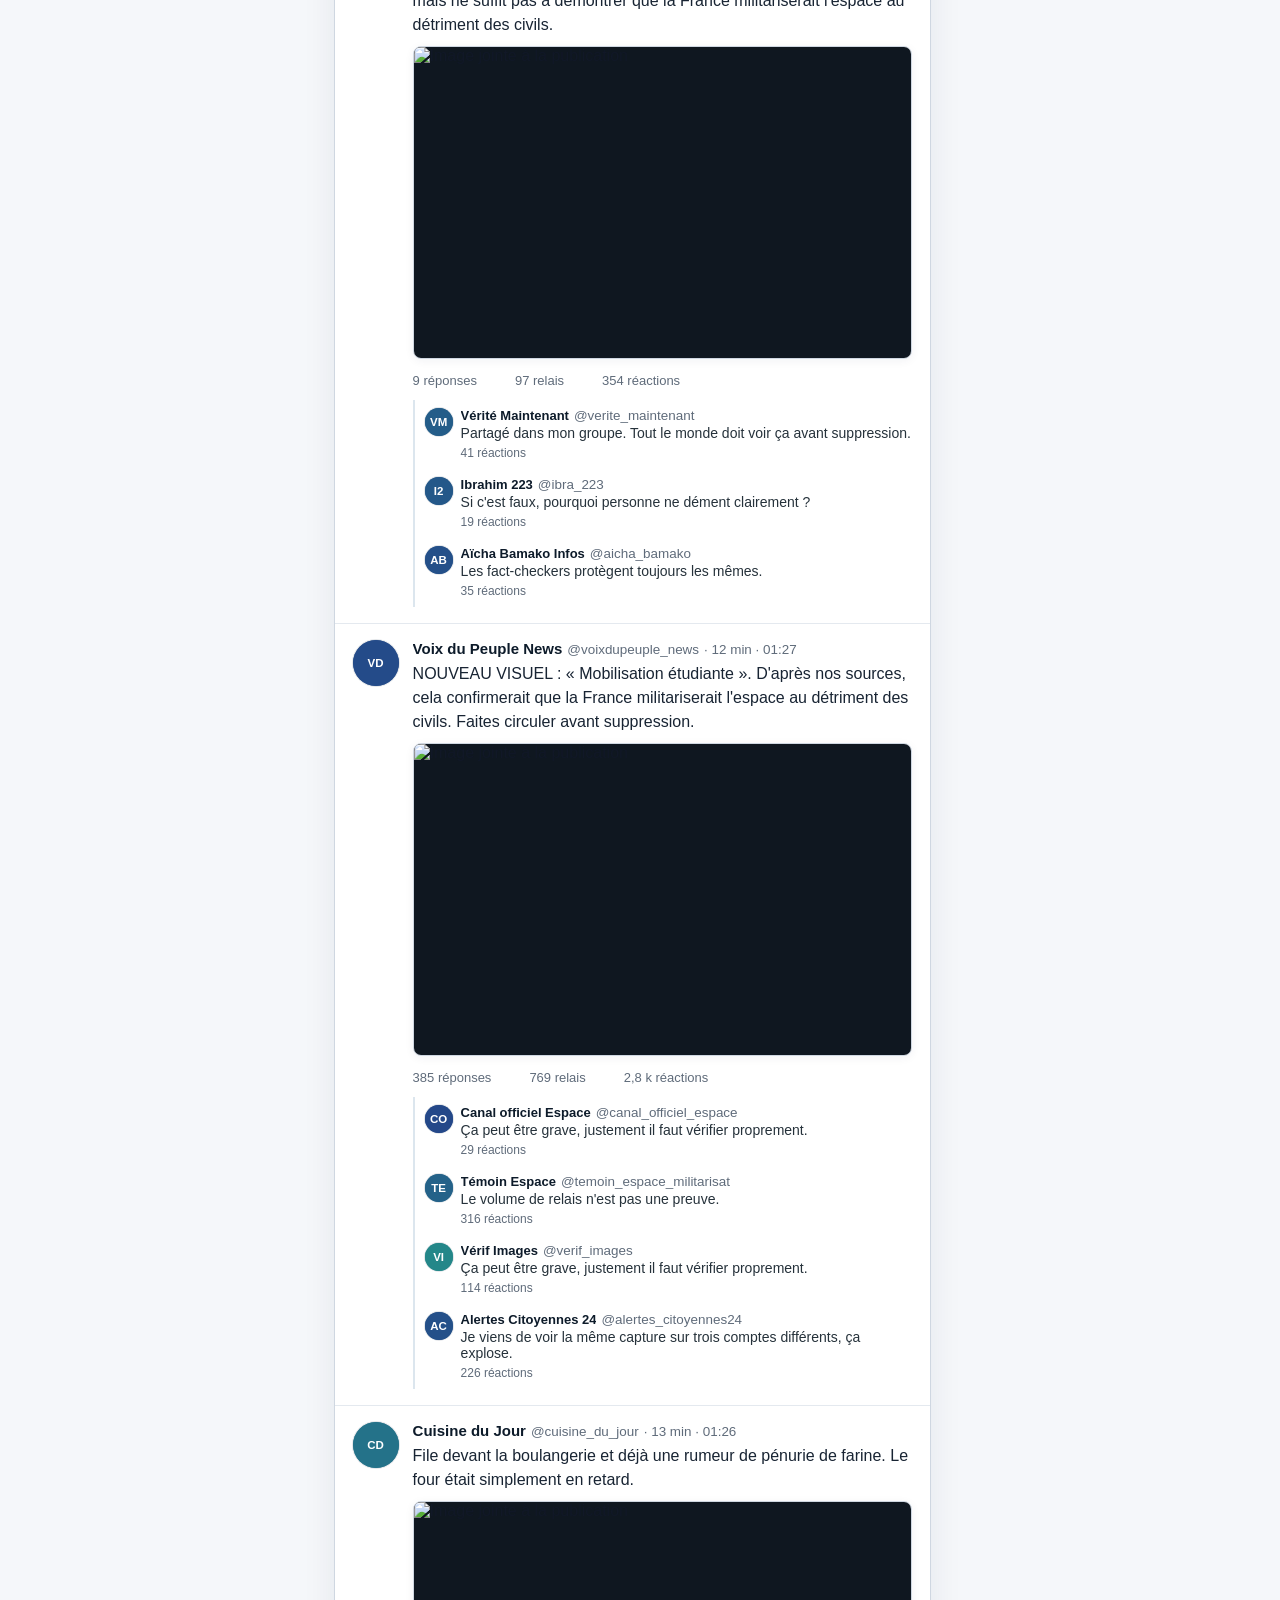
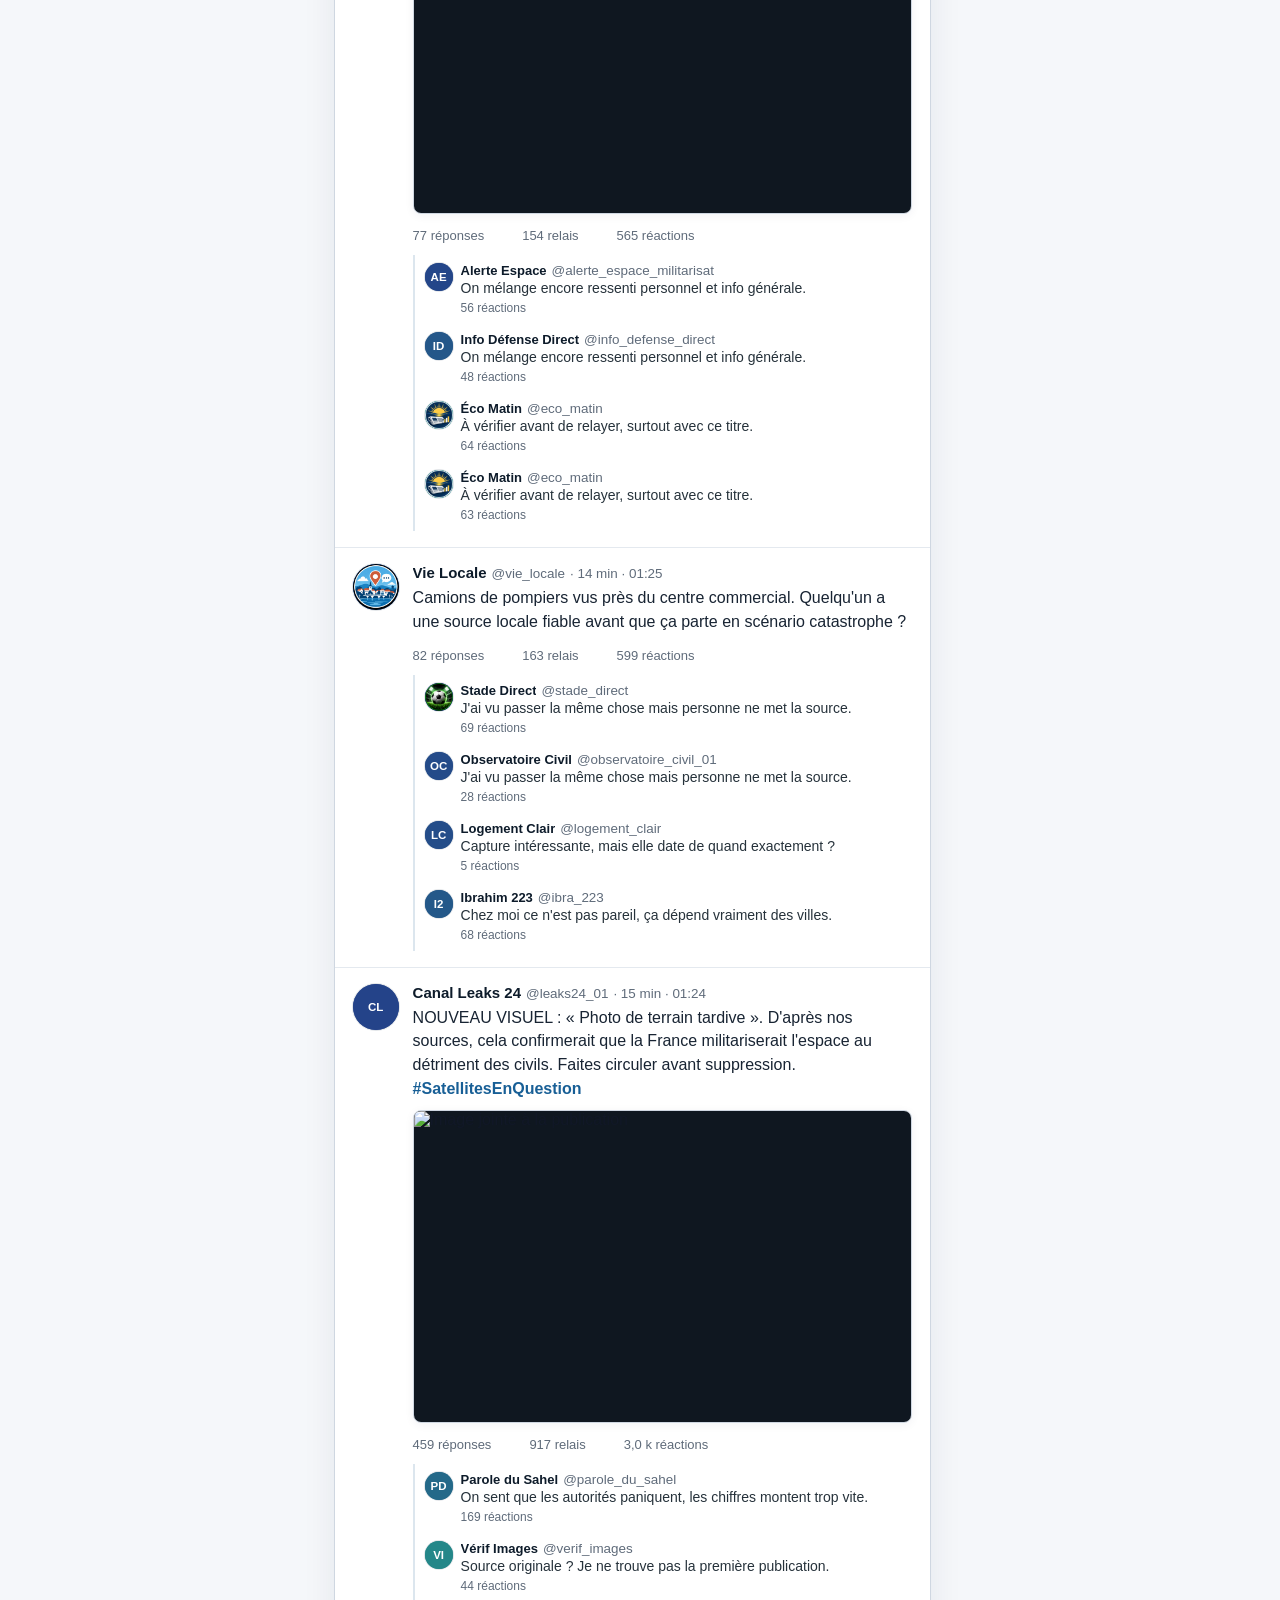
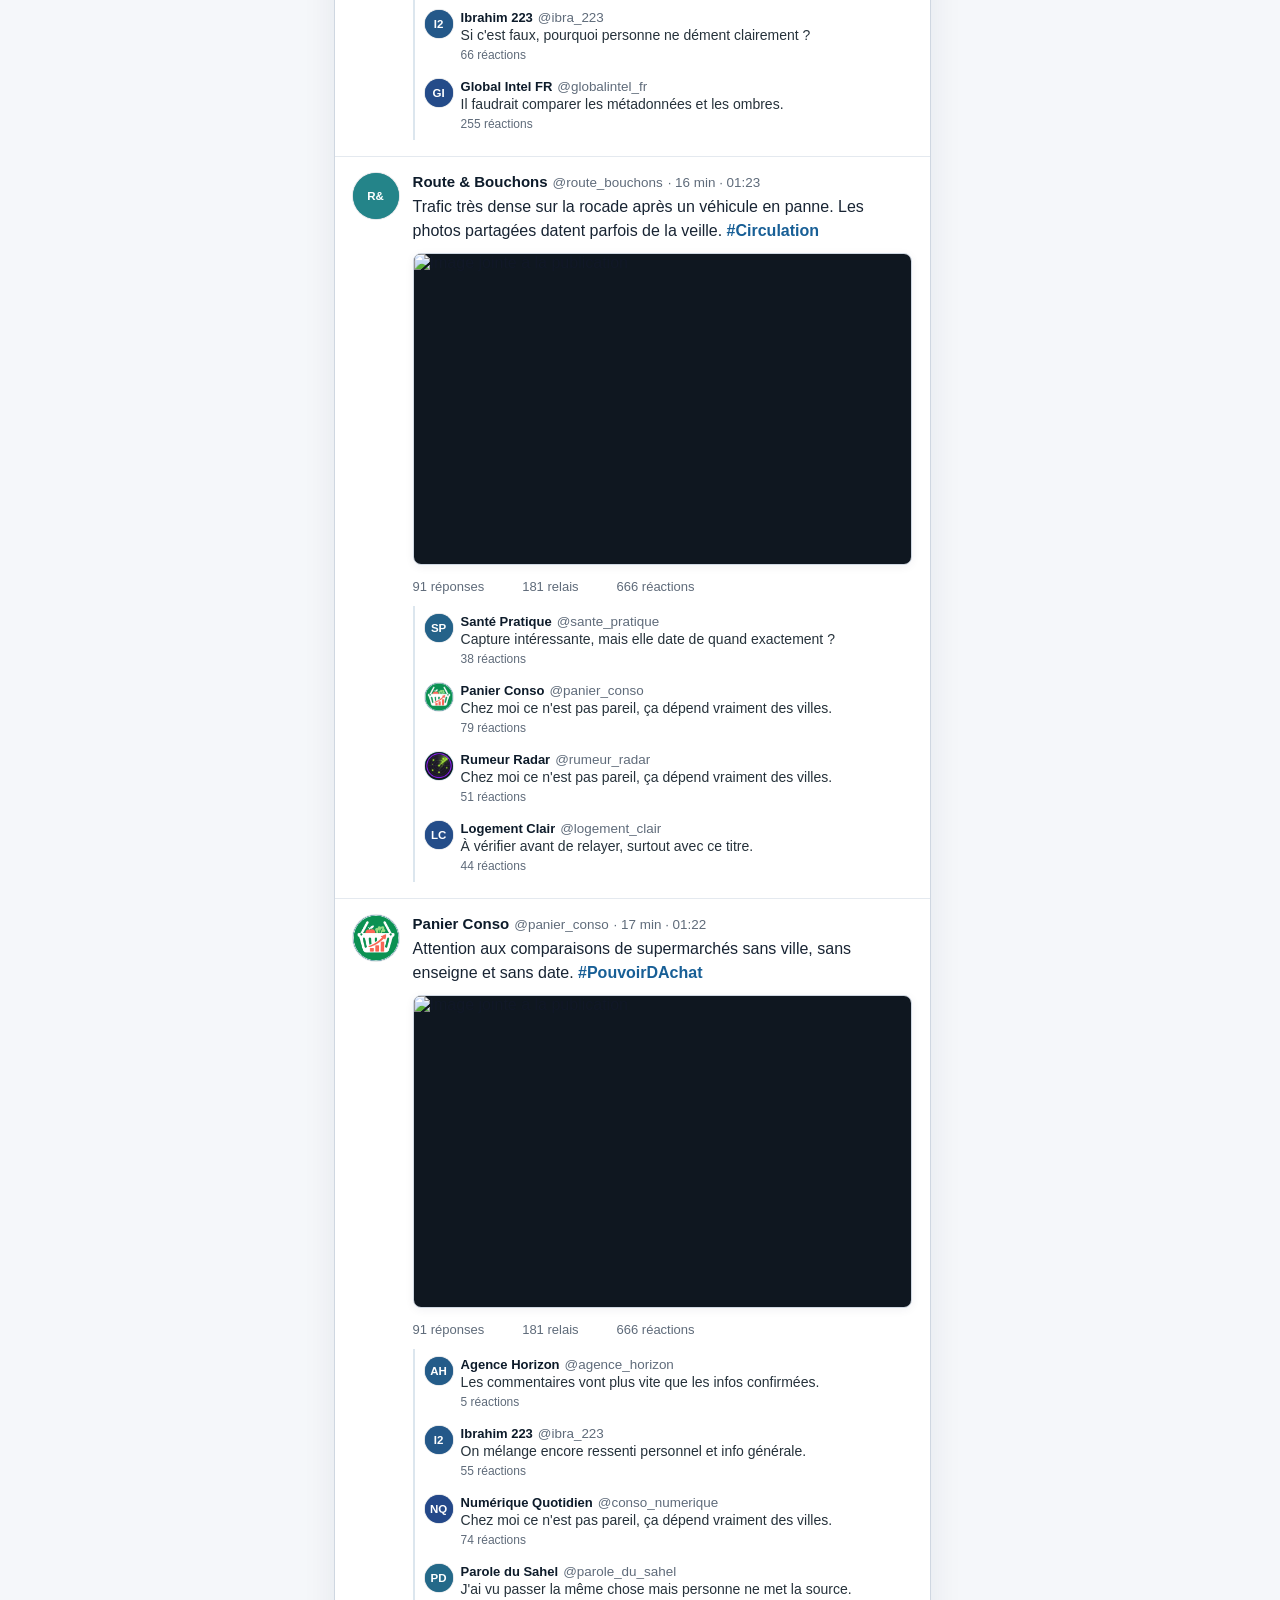
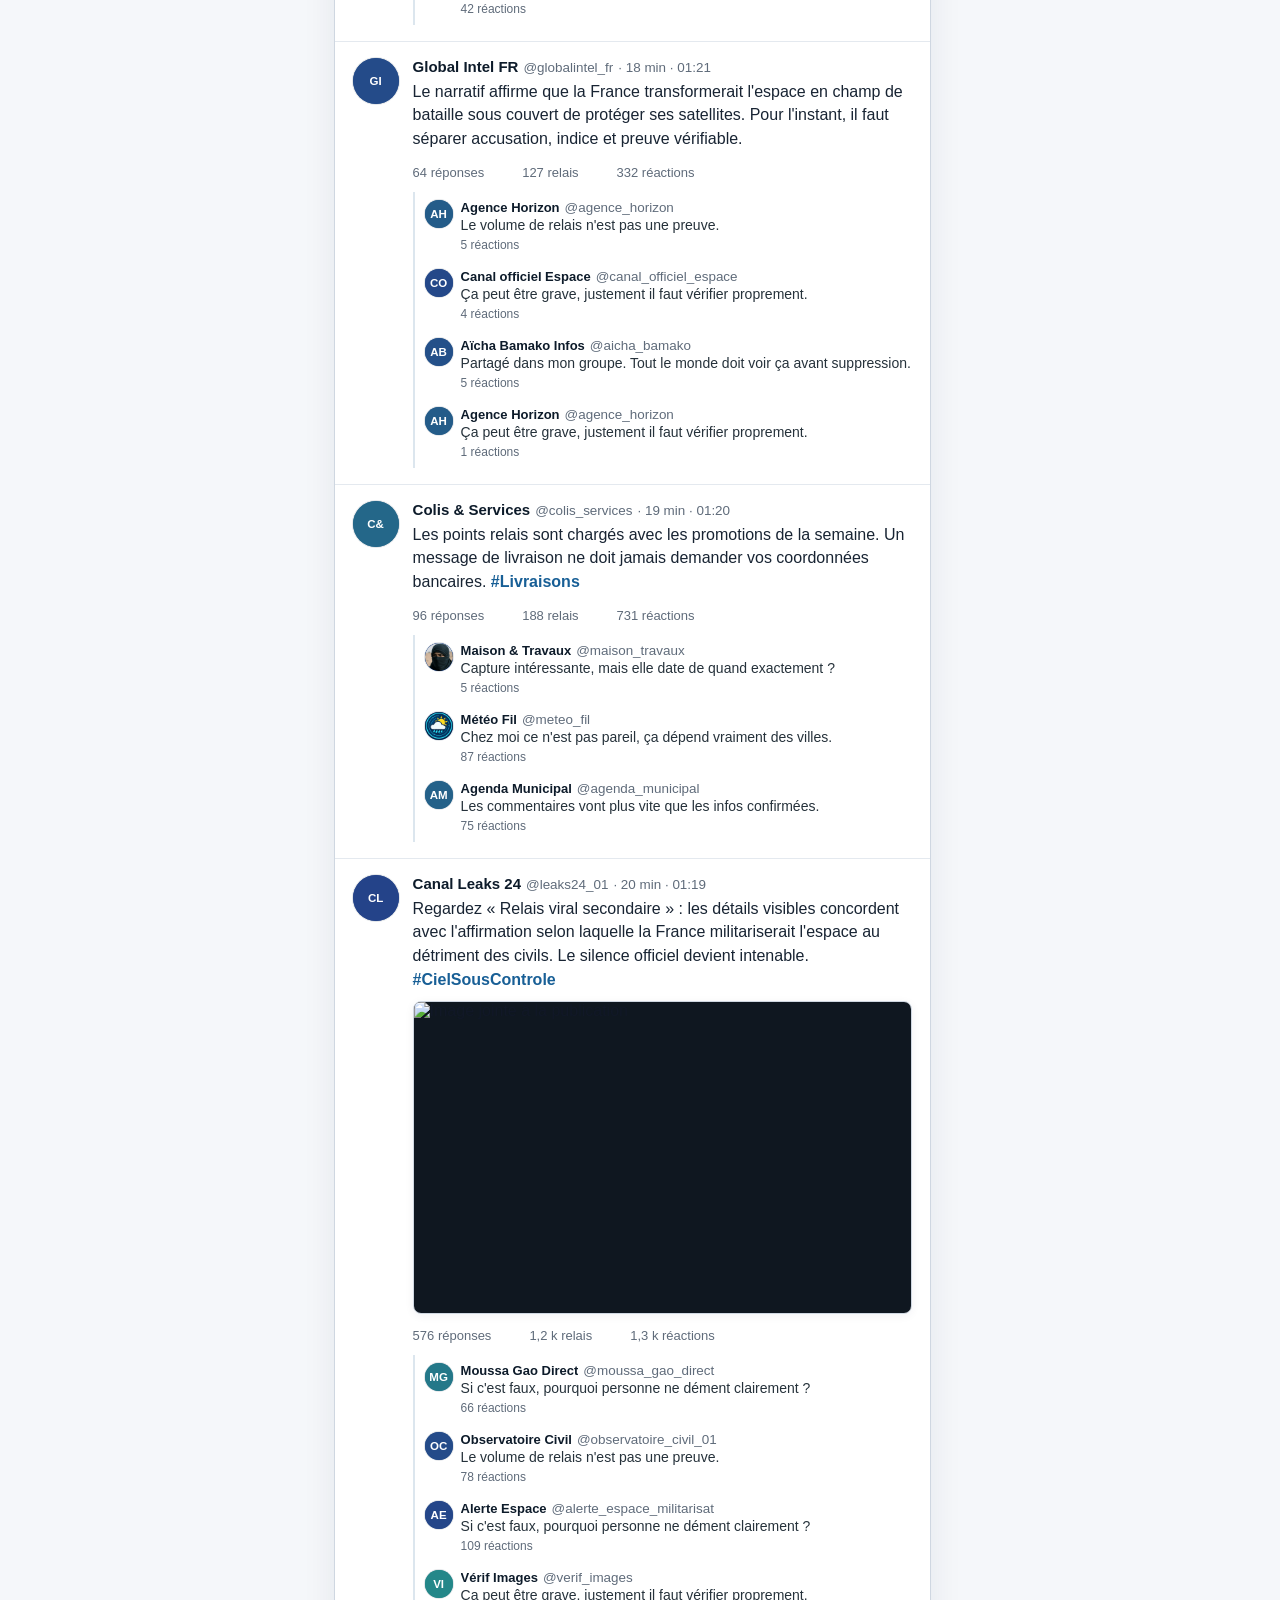
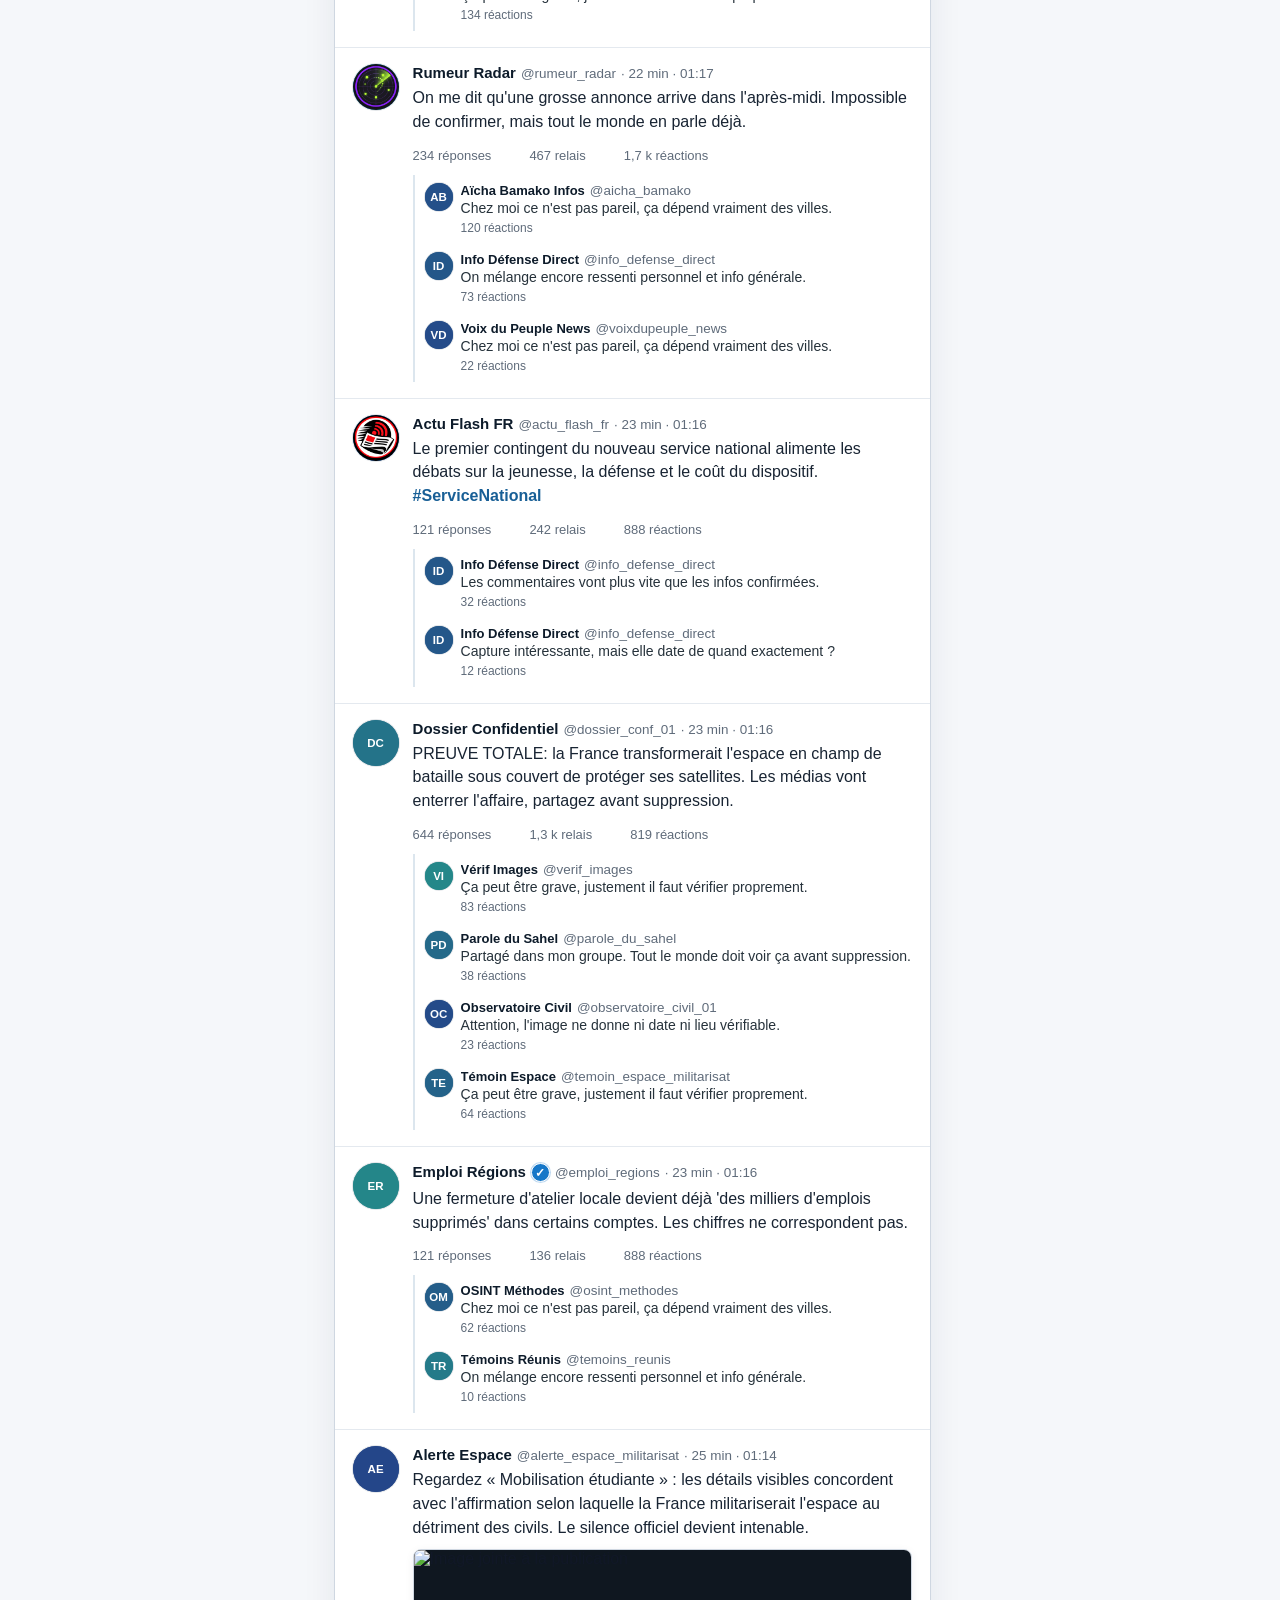
==== commit 2d8e29c9: "Merge branch 'feat/metadonnees-admin' into future # Conflicts: #	eleve.html #	index.html" ====
--- a/eleve.html
+++ b/eleve.html
@@ -4,7 +4,7 @@
     <meta charset="utf-8" />
     <meta name="viewport" content="width=device-width, initial-scale=1" />
     <title>VEILLE-ILI - veille informationnelle</title>
-    <link rel="stylesheet" href="./styles.css?v=20261019o" />
+    <link rel="stylesheet" href="./styles.css?v=20261019p" />
   </head>
   <body data-mode="student">
     <header class="topbar">
@@ -97,8 +97,9 @@
 
 <div id="answerKey" hidden></div>
     <input id="fileInput" type="file" accept="application/json,.json" hidden />
-    <script src="./data/assets.js?v=20261019o"></script>
-    <script src="./data/scenarios/index.js?v=20261019o"></script>
-    <script src="./app.js?v=20261019o"></script>
+    <script src="./config-direct.js?v=20261019p"></script>
+    <script src="./data/assets.js?v=20261019p"></script>
+    <script src="./data/scenarios/index.js?v=20261019p"></script>
+    <script src="./app.js?v=20261019p"></script>
   </body>
 </html>
--- a/styles.css
+++ b/styles.css
@@ -892,12 +892,25 @@
   border-bottom: 1px solid var(--line);
 }
 
-.x-tabs span {
+.x-tabs [role="tab"] {
   position: relative;
+  border: 0;
   padding: 14px 8px;
-  color: var(--muted);
+  background: none;
+  color: var(--muted);
+  font: inherit;
   font-weight: 800;
   text-align: center;
+  cursor: pointer;
+}
+
+.x-tabs [role="tab"]:hover {
+  color: var(--ink);
+}
+
+.x-tabs [role="tab"]:focus-visible {
+  outline: 2px solid var(--blue);
+  outline-offset: -2px;
 }
 
 .x-tabs .is-active {
@@ -931,6 +944,49 @@
   margin-top: 4px;
   color: #263546;
   line-height: 1.38;
+}
+
+.x-media-grid {
+  display: grid;
+  grid-template-columns: repeat(3, minmax(0, 1fr));
+  gap: 2px;
+  padding: 2px;
+}
+
+.x-media-grid .post-media.evidence-card {
+  margin: 0;
+  border: 0;
+  border-radius: 0;
+  aspect-ratio: 1;
+}
+
+.x-media-grid .evidence-image {
+  width: 100%;
+  height: 100%;
+  max-height: none;
+  aspect-ratio: auto;
+  object-fit: cover;
+}
+
+.x-reply-context {
+  display: block;
+  margin-top: 2px;
+  color: var(--muted);
+  font-size: 0.88rem;
+}
+
+.x-reply-context .profile-name {
+  color: var(--blue);
+  font-weight: 600;
+}
+
+.x-reply-parent {
+  margin: 8px 0 0;
+  border-left: 3px solid var(--line);
+  padding: 4px 0 4px 10px;
+  color: var(--muted);
+  font-size: 0.9rem;
+  line-height: 1.35;
 }
 
 .post-head.compact {
@@ -2049,3 +2105,58 @@
 .admin-clues { margin: 0; padding-left: 18px; display: grid; gap: 6px; font-size: 13px; }
 .admin-error { color: var(--danger); font-weight: 600; }
 #adminToggle[aria-pressed="true"] { color: var(--danger); border-color: var(--danger); }
+
+button.trend {
+  width: 100%;
+  font: inherit;
+  text-align: left;
+  cursor: pointer;
+}
+
+button.trend:focus-visible,
+.hashtag:focus-visible {
+  outline: 2px solid #185f96;
+  outline-offset: 2px;
+}
+
+.hashtag {
+  display: inline;
+  padding: 0;
+  border: 0;
+  background: none;
+  color: #185f96;
+  font: inherit;
+  font-weight: 700;
+  cursor: pointer;
+}
+
+.hashtag:hover {
+  text-decoration: underline;
+}
+
+.hashtag-header {
+  display: flex;
+  align-items: center;
+  gap: 14px;
+  padding: 12px 16px;
+  border-bottom: 1px solid var(--line-strong);
+  background: #f7f9fb;
+}
+
+.hashtag-title {
+  display: grid;
+  gap: 2px;
+  min-width: 0;
+}
+
+.hashtag-title h3 {
+  margin: 0;
+  overflow-wrap: anywhere;
+  color: #185f96;
+  font-size: 19px;
+}
+
+.hashtag-title span {
+  color: var(--muted);
+  font-size: 13px;
+}
